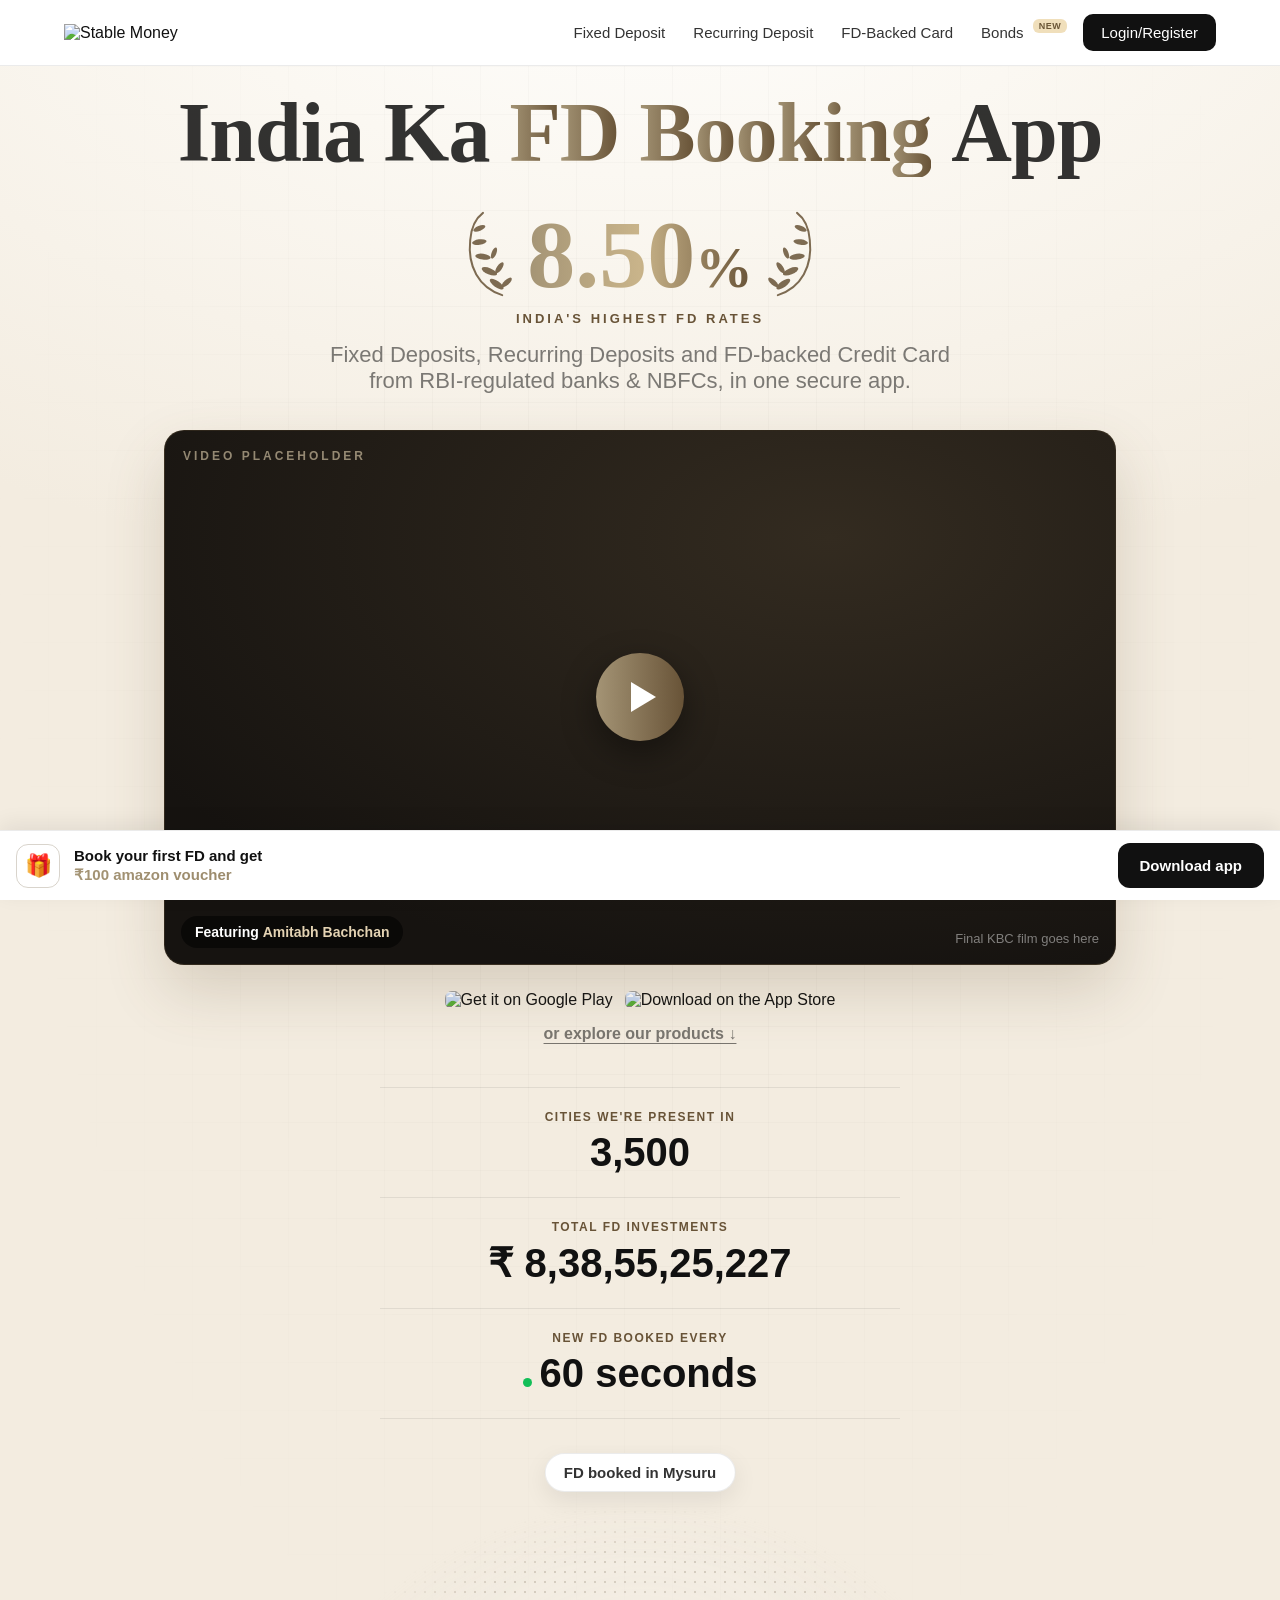
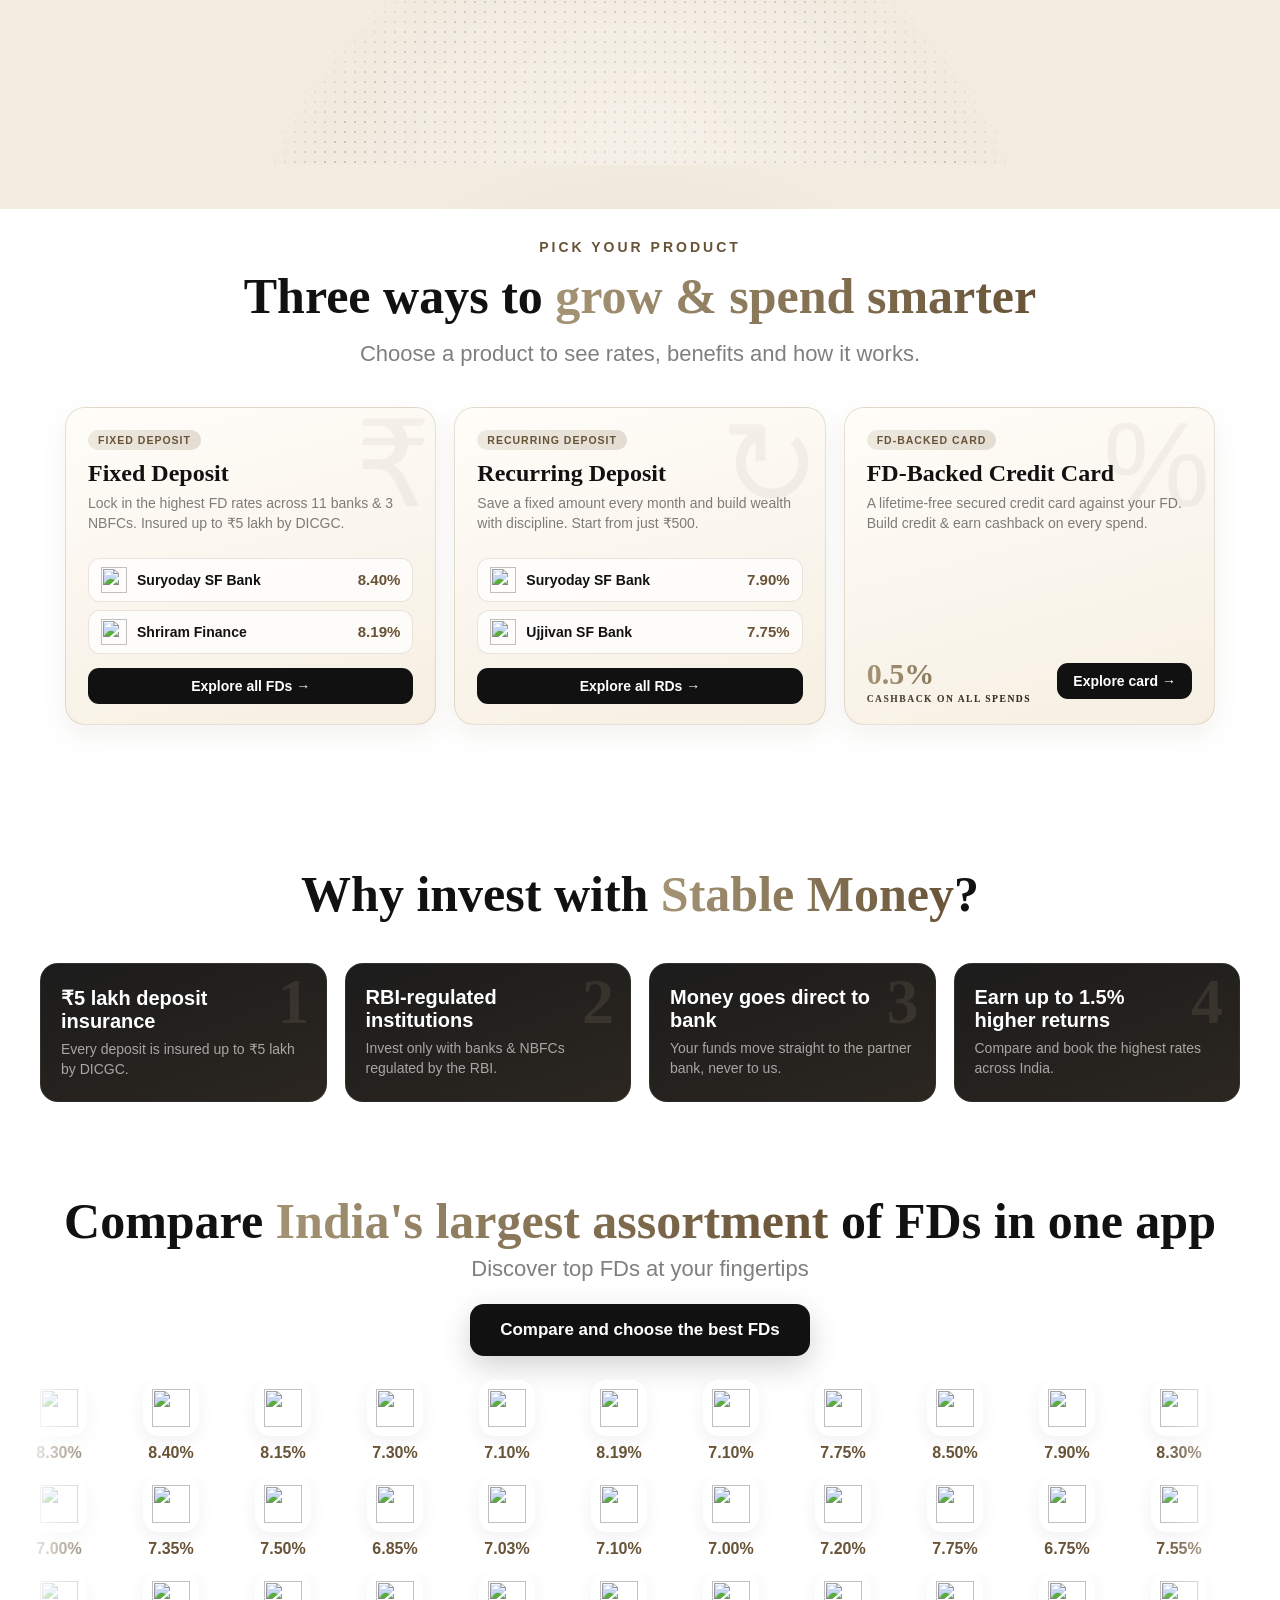
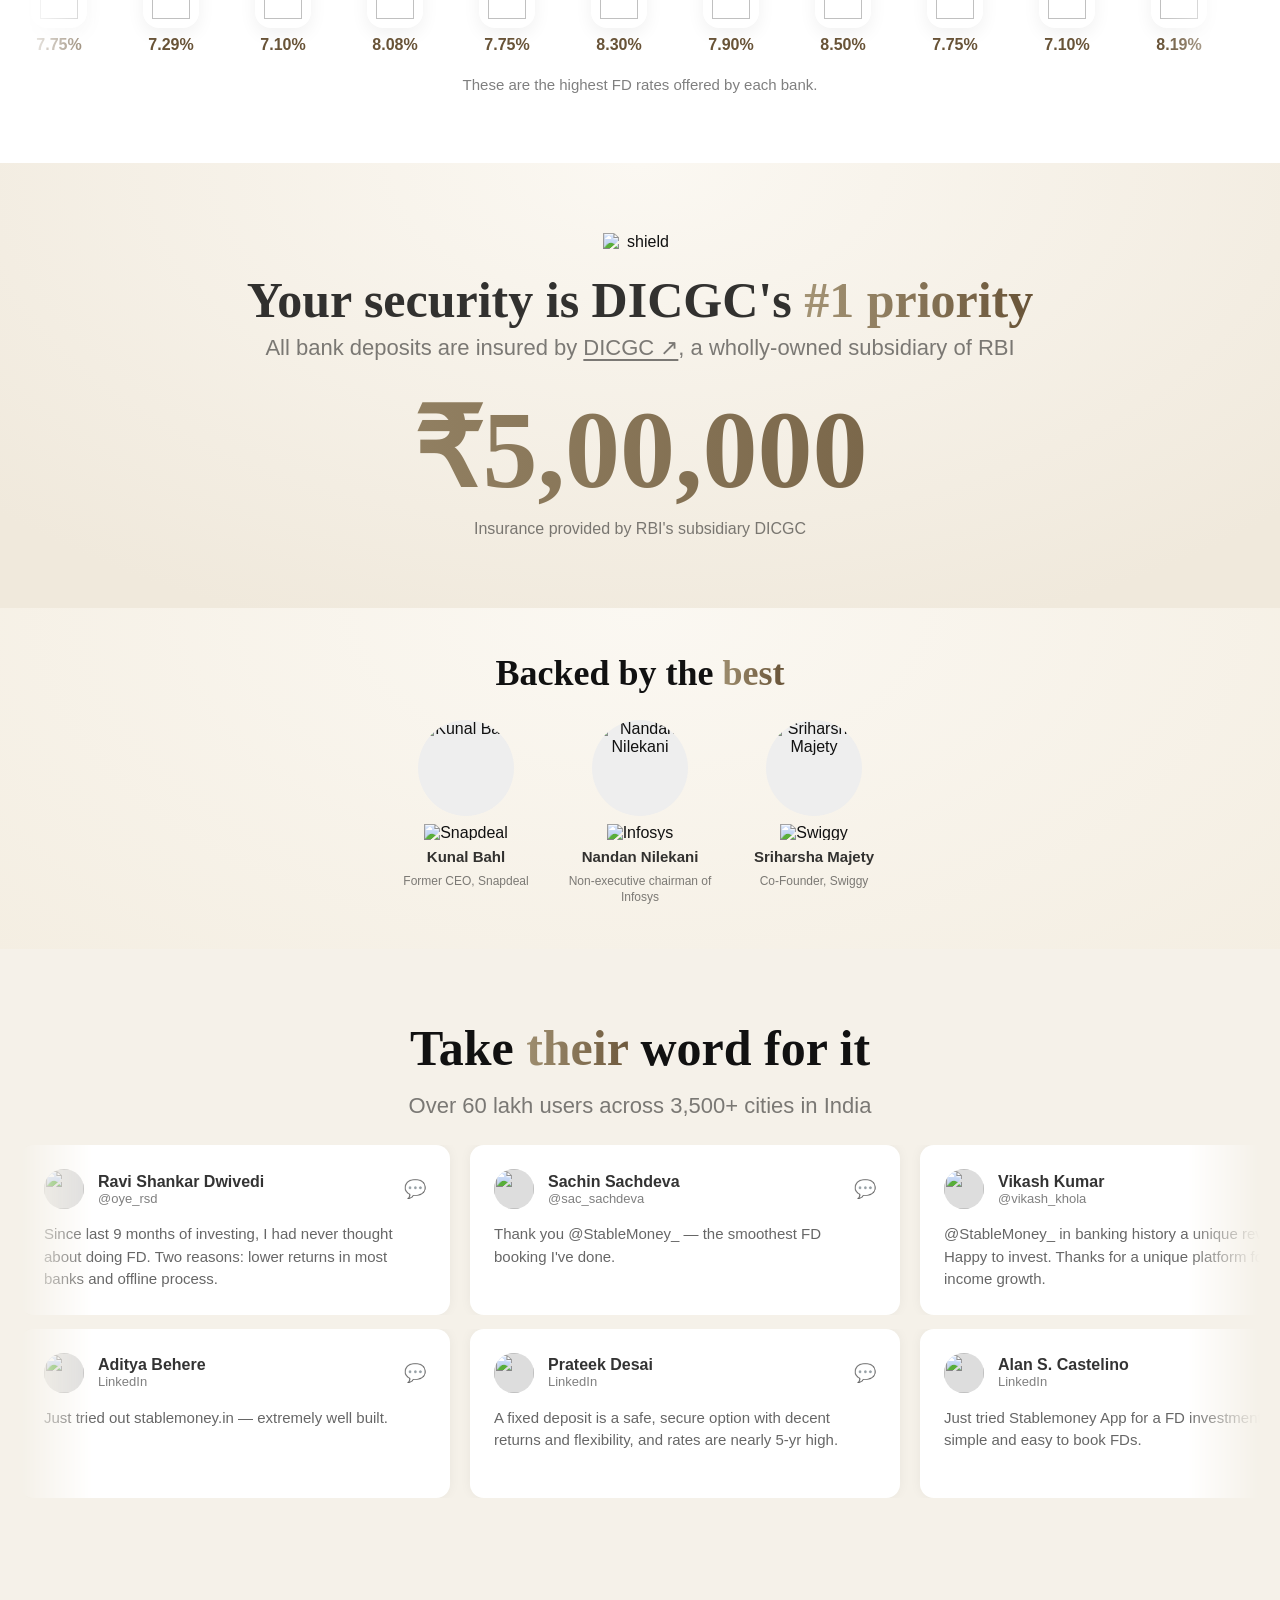
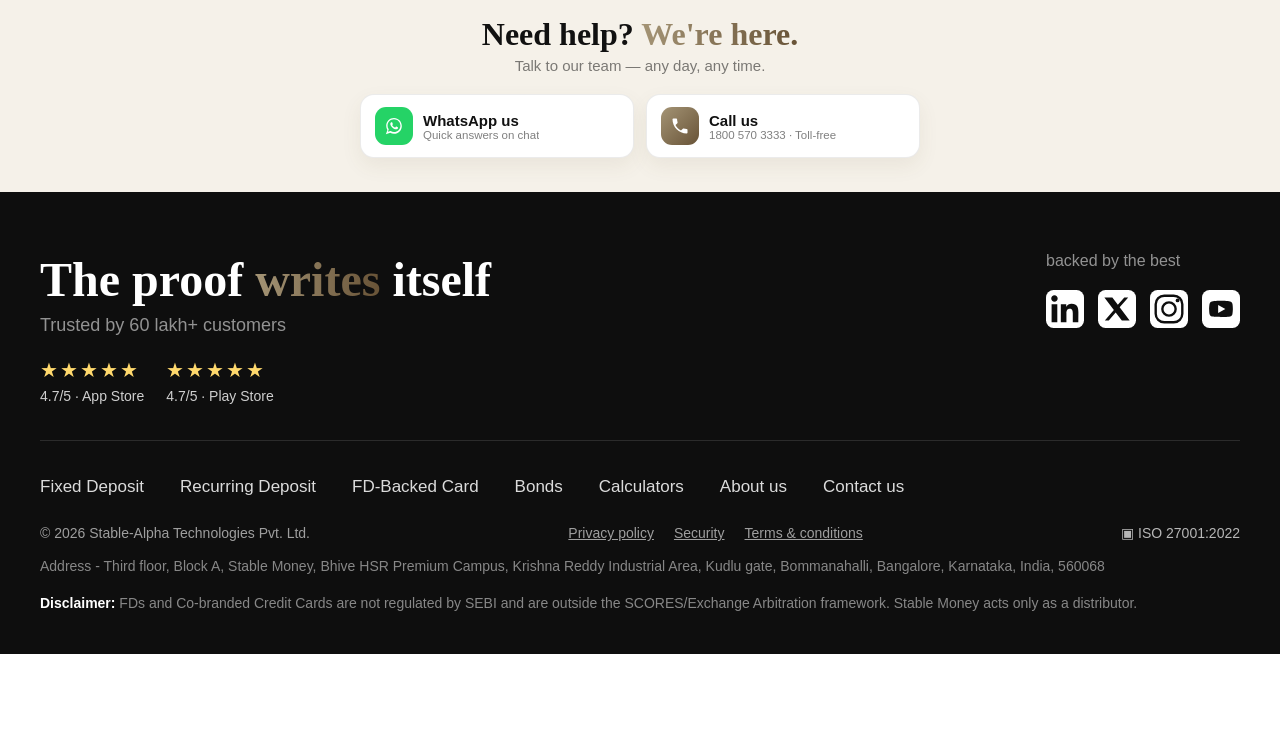
==== index.html @ 81c32e5c "Add files via upload" ====
<!doctype html>
<html lang="en">
<head>
<meta charset="utf-8" />
<meta name="viewport" content="width=device-width, initial-scale=1, viewport-fit=cover" />
<title>Stable Money — Grow your money with safety, ease and assured returns</title>
<link rel="stylesheet" href="styles.css" />
</head>
<body class="has-sticky">

<!-- ========== HEADER ========== -->
<header class="hdr">
  <div class="hdr-inner">
    <a href="index.html"><img class="logo" src="https://assets.stablemoney.in/web-frontend/v1/stablemoney-black-textlogo.svg" alt="Stable Money" /></a>
    <nav class="nav">
      <a class="link" href="fd.html">Fixed Deposit</a>
      <a class="link" href="rd.html">Recurring Deposit</a>
      <a class="link" href="cc.html">FD-Backed Card</a>
      <a class="link" href="https://stablebonds.in/" target="_blank" rel="noreferrer">Bonds <span class="new-tag">NEW</span></a>
      <button class="btn-login">Login/Register</button>
    </nav>
    <button class="hamburger" aria-label="menu">&#9776;</button>
  </div>
</header>

<!-- ========== HERO ========== -->
<section class="hero">
  <div class="grid-bg"></div><div class="glow"></div>
  <div class="hero-body wrap">
    <h1 class="hero-h1" data-headline data-parts='[["India Ka ",false],["FD Booking",true],[" App",false]]'></h1>

    <!-- Laurel rate emblem (between headline and subtext) -->
    <div class="hero-emblem">
      <svg class="laurel" viewBox="0 0 70 96" aria-hidden="true">
        <path d="M56 92 C 30 84 18 60 21 32 C 22 18 27 8 35 2" fill="none" stroke="currentColor" stroke-width="2.2" stroke-linecap="round"/>
        <g fill="currentColor">
          <ellipse cx="50" cy="80" rx="9" ry="3.4" transform="rotate(35 50 80)"/>
          <ellipse cx="42" cy="66" rx="9" ry="3.4" transform="rotate(22 42 66)"/>
          <ellipse cx="35" cy="50" rx="8.5" ry="3.2" transform="rotate(8 35 50)"/>
          <ellipse cx="31" cy="34" rx="8" ry="3" transform="rotate(-8 31 34)"/>
          <ellipse cx="31" cy="19" rx="7" ry="2.8" transform="rotate(-22 31 19)"/>
          <ellipse cx="61" cy="78" rx="7" ry="2.8" transform="rotate(-42 61 78)"/>
          <ellipse cx="53" cy="62" rx="7" ry="2.8" transform="rotate(-55 53 62)"/>
          <ellipse cx="47" cy="46" rx="6.5" ry="2.6" transform="rotate(-68 47 46)"/>
        </g>
      </svg>
      <div style="text-align:center">
        <div class="emblem-num">8.50<span style="font-size:.6em">%</span></div>
      </div>
      <svg class="laurel flip" viewBox="0 0 70 96" aria-hidden="true">
        <path d="M56 92 C 30 84 18 60 21 32 C 22 18 27 8 35 2" fill="none" stroke="currentColor" stroke-width="2.2" stroke-linecap="round"/>
        <g fill="currentColor">
          <ellipse cx="50" cy="80" rx="9" ry="3.4" transform="rotate(35 50 80)"/>
          <ellipse cx="42" cy="66" rx="9" ry="3.4" transform="rotate(22 42 66)"/>
          <ellipse cx="35" cy="50" rx="8.5" ry="3.2" transform="rotate(8 35 50)"/>
          <ellipse cx="31" cy="34" rx="8" ry="3" transform="rotate(-8 31 34)"/>
          <ellipse cx="31" cy="19" rx="7" ry="2.8" transform="rotate(-22 31 19)"/>
          <ellipse cx="61" cy="78" rx="7" ry="2.8" transform="rotate(-42 61 78)"/>
          <ellipse cx="53" cy="62" rx="7" ry="2.8" transform="rotate(-55 53 62)"/>
          <ellipse cx="47" cy="46" rx="6.5" ry="2.6" transform="rotate(-68 47 46)"/>
        </g>
      </svg>
    </div>
    <div class="emblem-sub">INDIA'S HIGHEST FD RATES</div>

    <p class="hero-lead">Fixed Deposits, Recurring Deposits and FD-backed Credit Card from RBI-regulated banks &amp; NBFCs, in one secure app.</p>

    <!-- KBC video (right under H1 + subtext) -->
    <div class="video-wrap hero-video">
      <!-- Replace .video-frame with your final embed: <video controls poster="…"><source src="kbc-amitabh.mp4"></video> or a YouTube <iframe>. Keep the 16:9 wrapper. -->
      <div class="video-frame" role="button" aria-label="Play KBC video (coming soon)">
        <span class="video-tape">VIDEO&nbsp;PLACEHOLDER</span>
        <div class="play-btn"></div>
        <div class="video-badge">Featuring <b>Amitabh Bachchan</b></div>
        <div class="video-note">Final KBC film goes here</div>
      </div>
    </div>

    <!-- App store badges -->
    <div class="store-badges">
      <a href="https://stablemoney.onelink.me/rkWL/g4r5bggf"><img src="https://assets.stablemoney.in/kbc/playstore.webp" alt="Get it on Google Play" /></a>
      <a href="https://stablemoney.onelink.me/rkWL/g1udq6qf"><img src="https://assets.stablemoney.in/kbc/appstore.webp" alt="Download on the App Store" /></a>
    </div>
    <div style="text-align:center;margin-top:16px"><a href="#products" style="color:var(--ink-50);font-weight:600;text-decoration:underline;text-underline-offset:4px">or explore our products ↓</a></div>

    <!-- Ruled stat stack -->
    <div class="stat-stack">
      <hr class="stat-line" />
      <div class="stat-row2"><span class="counter-label">CITIES WE'RE PRESENT IN</span><span class="counter-value">3,500</span></div>
      <hr class="stat-line" />
      <div class="stat-row2"><span class="counter-label">TOTAL FD INVESTMENTS</span><span class="counter-value" id="totalFd">&#8377;83,87,33,25,731</span></div>
      <hr class="stat-line" />
      <div class="stat-row2"><span class="counter-label">NEW FD BOOKED EVERY</span><span class="counter-value"><span class="live-dot green"></span>60 seconds</span></div>
      <hr class="stat-line" />
    </div>

    <!-- Dotted globe with live booked-city pill -->
    <div class="globe-wrap">
      <div class="booked-pill">FD booked in <span id="bookedCity">Niz-Bahjani</span></div>
      <div class="globe-viz"></div>
    </div>
  </div>
</section>

<!-- ========== PRODUCT SELECTOR ========== -->
<section id="products" style="padding-top:30px">
  <p class="eyebrow">Pick your product</p>
  <h2 class="section-title">Three ways to <span class="gradient-text">grow &amp; spend smarter</span></h2>
  <p class="subtitle">Choose a product to see rates, benefits and how it works.</p>

  <div class="products">
    <div class="pcard fd">
      <span class="watermark">&#8377;</span>
      <span class="tag">Fixed Deposit</span>
      <h3>Fixed Deposit</h3>
      <p class="desc">Lock in the highest FD rates across 11 banks &amp; 3 NBFCs. Insured up to &#8377;5 lakh by DICGC.</p>
      <div class="pc-banks">
        <a class="pc-bank" href="fd.html"><img loading="lazy" src="https://assets.stablemoney.in/bank-logos/Suryoday.png" alt=""><span class="pcb-name">Suryoday SF Bank</span><span class="pcb-rate">8.40%</span></a>
        <a class="pc-bank" href="fd.html"><img loading="lazy" src="https://assets.stablemoney.in/bank-logos/Shriram.png" alt=""><span class="pcb-name">Shriram Finance</span><span class="pcb-rate">8.19%</span></a>
      </div>
      <a class="go full" href="fd.html">Explore all FDs &#8594;</a>
    </div>

    <div class="pcard rd">
      <span class="watermark">&#8635;</span>
      <span class="tag">Recurring Deposit</span>
      <h3>Recurring Deposit</h3>
      <p class="desc">Save a fixed amount every month and build wealth with discipline. Start from just &#8377;500.</p>
      <div class="pc-banks">
        <a class="pc-bank" href="rd.html"><img loading="lazy" src="https://assets.stablemoney.in/bank-logos/Suryoday.png" alt=""><span class="pcb-name">Suryoday SF Bank</span><span class="pcb-rate">7.90%</span></a>
        <a class="pc-bank" href="rd.html"><img loading="lazy" src="https://assets.stablemoney.in/bank-logos/Ujjivan.png" alt=""><span class="pcb-name">Ujjivan SF Bank</span><span class="pcb-rate">7.75%</span></a>
      </div>
      <a class="go full" href="rd.html">Explore all RDs &#8594;</a>
    </div>

    <div class="pcard cc">
      <span class="watermark">%</span>
      <span class="tag">FD-Backed Card</span>
      <h3>FD-Backed Credit Card</h3>
      <p class="desc">A lifetime-free secured credit card against your FD. Build credit &amp; earn cashback on every spend.</p>
      <div class="foot">
        <div class="rate">0.5%<small>CASHBACK ON ALL SPENDS</small></div>
        <a class="go" href="cc.html">Explore card &#8594;</a>
      </div>
    </div>
  </div>
</section>

<!-- ========== WHY ========== -->
<section>
  <h2 class="section-title">Why invest with <span class="gradient-text">Stable Money</span>?</h2>
  <div class="cards">
    <div class="trust-card"><span class="num">1</span><h3>&#8377;5 lakh deposit insurance</h3><p>Every deposit is insured up to &#8377;5 lakh by DICGC.</p></div>
    <div class="trust-card"><span class="num">2</span><h3>RBI-regulated institutions</h3><p>Invest only with banks &amp; NBFCs regulated by the RBI.</p></div>
    <div class="trust-card"><span class="num">3</span><h3>Money goes direct to bank</h3><p>Your funds move straight to the partner bank, never to us.</p></div>
    <div class="trust-card"><span class="num">4</span><h3>Earn up to 1.5% higher returns</h3><p>Compare and book the highest rates across India.</p></div>
  </div>
</section>

<!-- ========== COMPARE ASSORTMENT (bank marquee) ========== -->
<section style="padding-top:20px">
  <h2 class="section-title" style="margin-bottom:6px"><span>Compare</span><span class="gradient-text"> India's largest assortment</span> <span>of FDs in one app</span></h2>
  <p class="subtitle" style="margin-bottom:22px">Discover top FDs at your fingertips</p>
  <div style="text-align:center;margin-bottom:24px"><a href="fd.html" class="btn btn-dark">Compare and choose the best FDs</a></div>
  <div class="marquee"><div class="track ltr" id="rowA"></div></div>
  <div class="marquee"><div class="track rtl" id="rowB"></div></div>
  <div class="marquee"><div class="track ltr" id="rowC"></div></div>
  <p class="subtitle" style="font-size:15px;margin-top:22px">These are the highest FD rates offered by each bank.</p>
</section>

<!-- ========== DICGC ========== -->
<section class="dicgc">
  <img class="shield" src="https://cdn.jsdelivr.net/gh/twitter/twemoji@14.0.2/assets/svg/1f6e1.svg" alt="shield" />
  <h2 class="section-title" style="margin-bottom:6px"><span style="color:var(--ink-80)">Your security is DICGC's</span> <span class="gradient-text">#1 priority</span></h2>
  <p class="subtitle">All bank deposits are insured by <a href="https://www.dicgc.org.in/" target="_blank" rel="noreferrer">DICGC &#8599;</a>, a wholly-owned subsidiary of RBI</p>
  <div class="dicgc-amount">&#8377;5,00,000</div>
  <p class="subtitle" style="font-size:16px;margin-top:6px">Insurance provided by RBI's subsidiary DICGC</p>
</section>

<!-- ========== BACKERS ========== -->
<section style="background:radial-gradient(900px 500px at 50% 0%,#fbf8f2,#f4eee2);padding:44px 20px">
  <h2 class="section-title" style="font-size:clamp(24px,4vw,36px);margin-bottom:6px">Backed by the<span class="gradient-text"> best</span></h2>
  <div class="angels">
    <div class="angel"><img class="photo" src="https://assets.stablemoney.in/web-frontend/website/kunal.webp" alt="Kunal Bahl" /><img class="co" src="https://assets.stablemoney.in/web-frontend/website/snapdeal.webp" alt="Snapdeal" /><div class="name">Kunal Bahl</div><div class="role">Former CEO, Snapdeal</div></div>
    <div class="angel"><img class="photo" src="https://assets.stablemoney.in/web-frontend/website/nandan.webp" alt="Nandan Nilekani" /><img class="co" src="https://assets.stablemoney.in/web-frontend/website/infosys.webp" alt="Infosys" /><div class="name">Nandan Nilekani</div><div class="role">Non-executive chairman of Infosys</div></div>
    <div class="angel"><img class="photo" src="https://assets.stablemoney.in/web-frontend/website/sriharsha.webp" alt="Sriharsha Majety" /><img class="co" src="https://assets.stablemoney.in/web-frontend/website/swiggy.webp" alt="Swiggy" /><div class="name">Sriharsha Majety</div><div class="role">Co-Founder, Swiggy</div></div>
  </div>
</section>

<!-- ========== TESTIMONIALS ========== -->
<section class="testi-section">
  <h2 class="section-title">Take<span class="gradient-text"> their </span>word for it</h2>
  <p class="subtitle" style="margin-bottom:26px">Over 60 lakh users across 3,500+ cities in India</p>
  <div class="testi-row"><div class="testi-track a" id="testiA"></div></div>
  <div class="testi-row"><div class="testi-track b" id="testiB"></div></div>
</section>

<!-- ========== SUPPORT ========== -->
<section class="support" style="background:var(--cream);padding:34px 20px">
  <h2 class="section-title" style="font-size:clamp(22px,4vw,32px);margin-bottom:4px">Need help? <span class="gradient-text">We're here.</span></h2>
  <p class="subtitle" style="font-size:15px;margin-bottom:20px">Talk to our team — any day, any time.</p>
  <div class="support-actions">
    <a class="support-btn" href="https://wa.me/919535813335" target="_blank" rel="noreferrer">
      <span class="support-ic wa"><svg viewBox="0 0 32 32" width="24" height="24" fill="#fff" aria-hidden="true"><path d="M16 3C9 3 3.5 8.5 3.5 15.5c0 2.5.7 4.8 1.9 6.8L3 29l6.9-2.3c1.9 1 4 1.6 6.1 1.6 7 0 12.5-5.5 12.5-12.5S23 3 16 3zm0 22.6c-1.9 0-3.7-.5-5.3-1.5l-.4-.2-4.1 1.4 1.4-4-.3-.4a10.3 10.3 0 0 1-1.6-5.9C5.7 9.8 10.3 5.2 16 5.2s10.3 4.6 10.3 10.3S21.7 25.6 16 25.6zm5.7-7.7c-.3-.2-1.8-.9-2.1-1-.3-.1-.5-.2-.7.2s-.8 1-.9 1.2c-.2.2-.3.2-.6.1-.3-.2-1.3-.5-2.5-1.5-.9-.8-1.5-1.8-1.7-2.1-.2-.3 0-.5.1-.6l.5-.5c.2-.2.2-.3.3-.5.1-.2 0-.4 0-.6l-.9-2.2c-.2-.5-.5-.5-.7-.5h-.6c-.2 0-.5.1-.8.4-.3.3-1 1-1 2.5s1.1 2.9 1.2 3.1c.2.2 2.2 3.4 5.3 4.7.7.3 1.3.5 1.7.6.7.2 1.4.2 1.9.1.6-.1 1.8-.7 2-1.4.3-.7.3-1.3.2-1.4-.1-.2-.3-.3-.6-.4z"/></svg></span>
      <span class="support-txt"><b>WhatsApp us</b><small>Quick answers on chat</small></span>
    </a>
    <a class="support-btn" href="tel:18005703333">
      <span class="support-ic call"><svg viewBox="0 0 24 24" width="22" height="22" fill="#fff" aria-hidden="true"><path d="M6.6 10.8c1.4 2.8 3.8 5.2 6.6 6.6l2.2-2.2c.3-.3.7-.4 1-.2 1.1.4 2.4.6 3.6.6.6 0 1 .4 1 1V20c0 .6-.4 1-1 1C10.6 21 3 13.4 3 4c0-.6.4-1 1-1h3.5c.6 0 1 .4 1 1 0 1.3.2 2.5.6 3.6.1.4 0 .8-.3 1l-2.2 2.2z"/></svg></span>
      <span class="support-txt"><b>Call us</b><small>1800 570 3333 · Toll-free</small></span>
    </a>
  </div>
</section>

<!-- ========== FOOTER ========== -->
<footer class="ft">
  <div class="ft-inner">
    <div class="ft-top">
      <div class="ft-proof">
        <h2>The proof <span class="gradient-text font-serif">writes</span> itself</h2>
        <p>Trusted by 60 lakh+ customers</p>
        <div class="stores">
          <div class="store-box"><span class="stars">&#9733;&#9733;&#9733;&#9733;&#9733;</span><span class="r">4.7/5 &middot; App Store</span></div>
          <div class="store-box"><span class="stars">&#9733;&#9733;&#9733;&#9733;&#9733;</span><span class="r">4.7/5 &middot; Play Store</span></div>
        </div>
      </div>
      <div>
        <p style="color:rgba(255,255,255,.55);margin-bottom:10px">backed by the best</p>
        <div class="socials">
          <a href="https://www.linkedin.com/company/stable-money/" target="_blank"><img src="data:image/svg+xml,%3csvg width='40' height='40' viewBox='0 0 40 40' xmlns='http://www.w3.org/2000/svg'%3e%3crect width='40' height='40' rx='8' fill='white'/%3e%3cpath d='M34 34H28.2V24.8C28.2 22.6 28.1 19.7 25.1 19.7C22 19.7 21.5 22.2 21.5 24.6V34H15.6V15H21.3V17.6H21.4C22.5 15.6 24.7 14.4 27 14.5C33 14.5 34.1 18.5 34.1 23.6L34 34ZM8.9 12.4C7 12.4 5.5 10.8 5.5 8.9C5.5 7 7 5.5 8.9 5.5C10.8 5.5 12.3 7 12.3 8.9C12.3 10.8 10.8 12.4 8.9 12.4ZM11.9 34H5.9V15H11.9V34Z' fill='%230e0e0e'/%3e%3c/svg%3e" alt="LinkedIn"/></a>
          <a href="https://x.com/StableMoney_" target="_blank"><img src="data:image/svg+xml,%3csvg width='40' height='40' viewBox='0 0 40 40' xmlns='http://www.w3.org/2000/svg'%3e%3crect width='40' height='40' rx='8' fill='white'/%3e%3cpath d='M25.1 32L18.6 23.6 11.3 32H7.2L16.7 21.1 6.7 7.9H15.1L20.9 15.6 27.7 7.9H31.8L22.8 18.2 33.3 32H25.1Z' fill='%230e0e0e'/%3e%3c/svg%3e" alt="X"/></a>
          <a href="https://www.instagram.com/stablemoneyofficial" target="_blank"><img src="data:image/svg+xml,%3csvg width='40' height='40' viewBox='0 0 40 40' xmlns='http://www.w3.org/2000/svg'%3e%3crect width='40' height='40' rx='8' fill='white'/%3e%3ccircle cx='20' cy='20' r='7' fill='none' stroke='%230e0e0e' stroke-width='2.5'/%3e%3ccircle cx='29' cy='11' r='2' fill='%230e0e0e'/%3e%3crect x='6' y='6' width='28' height='28' rx='9' fill='none' stroke='%230e0e0e' stroke-width='2.5'/%3e%3c/svg%3e" alt="Instagram"/></a>
          <a href="https://www.youtube.com/@Stable_Money" target="_blank"><img src="data:image/svg+xml,%3csvg width='40' height='40' viewBox='0 0 40 40' xmlns='http://www.w3.org/2000/svg'%3e%3crect width='40' height='40' rx='8' fill='white'/%3e%3cpath d='M32 14.5c-.3-1.3-1.2-2.2-2.5-2.5C27.3 11.4 20 11.4 20 11.4s-7.3 0-9.5.6C9.2 12.3 8.3 13.2 8 14.5 7.5 16.7 7.5 20 7.5 20s0 3.3.5 5.5c.3 1.3 1.2 2.2 2.5 2.5 2.2.6 9.5.6 9.5.6s7.3 0 9.5-.6c1.3-.3 2.2-1.2 2.5-2.5.5-2.2.5-5.5.5-5.5s0-3.3-.5-5.5zM17 24.3v-8.6l7.6 4.3-7.6 4.3z' fill='%230e0e0e'/%3e%3c/svg%3e" alt="YouTube"/></a>
        </div>
      </div>
    </div>
    <hr class="ft-sep" />
    <div class="ft-links">
      <a href="fd.html">Fixed Deposit</a><a href="rd.html">Recurring Deposit</a><a href="cc.html">FD-Backed Card</a>
      <a href="https://stablebonds.in/" target="_blank" rel="noreferrer">Bonds</a>
      <a href="#">Calculators</a><a href="#">About us</a><a href="#">Contact us</a>
    </div>
    <div class="ft-bottom">
      <span>&copy; 2026 Stable-Alpha Technologies Pvt. Ltd.</span>
      <span style="display:flex;gap:20px;flex-wrap:wrap"><a href="#">Privacy policy</a><a href="#">Security</a><a href="#">Terms &amp; conditions</a></span>
      <span class="iso">&#9635; ISO 27001:2022</span>
    </div>
    <p class="ft-address">Address - Third floor, Block A, Stable Money, Bhive HSR Premium Campus, Krishna Reddy Industrial Area, Kudlu gate, Bommanahalli, Bangalore, Karnataka, India, 560068</p>
    <p class="ft-disc"><strong>Disclaimer:</strong> FDs and Co-branded Credit Cards are not regulated by SEBI and are outside the SCORES/Exchange Arbitration framework. Stable Money acts only as a distributor.</p>
  </div>
</footer>

<!-- Sticky bottom download CTA -->
<div class="sticky-cta">
  <div class="sticky-gift">🎁</div>
  <div class="sticky-text">
    <p>Book your first FD and get</p>
    <p class="amt">₹100 amazon voucher</p>
  </div>
  <a class="sticky-btn" href="https://stablemoney.onelink.me/rkWL/g4r5bggf">Download app</a>
</div>

<script src="script.js"></script>
</body>
</html>
---- styles.css ----
/* ============================================================
   Stable Money — shared styles (home + FD/RD/CC landing pages)
   ============================================================ */
:root{
  --gold-1:#A49475;
  --gold-2:#685337;
  --ink:#111;
  --ink-80:rgba(0,0,0,.8);
  --ink-50:rgba(0,0,0,.5);
  --cream:#F5F1E9;
  --line:rgba(0,0,0,.08);
  --fd:#916CFF;      /* FD accent */
  --rd:#12BE57;      /* RD accent */
  --cc:#0e0e0e;      /* CC accent */
}
*{box-sizing:border-box;margin:0;padding:0}
html{scroll-behavior:smooth}
body{
  font-family:-apple-system,BlinkMacSystemFont,"Segoe UI",Roboto,Helvetica,Arial,sans-serif;
  color:var(--ink);-webkit-font-smoothing:antialiased;background:#fff;overflow-x:hidden;
}
.font-serif{font-family:Georgia,"Times New Roman",serif}
.gradient-text{
  background:linear-gradient(90deg,var(--gold-1),var(--gold-2));
  -webkit-background-clip:text;background-clip:text;color:transparent;
}
.wrap{max-width:1366px;margin:0 auto;width:100%}
a{color:inherit;text-decoration:none}
img{max-width:100%}

/* ---------- HEADER ---------- */
header.hdr{
  position:sticky;top:0;z-index:50;width:100%;display:flex;justify-content:center;
  backdrop-filter:blur(8px);background:rgba(255,255,255,.7);border-bottom:1px solid var(--line);
}
.hdr-inner{width:100%;max-width:1200px;display:flex;align-items:center;justify-content:space-between;padding:14px 24px;gap:24px}
.hdr-inner .logo{height:30px}
.nav{display:flex;align-items:center;gap:4px}
.nav a.link{padding:8px 12px;font-size:15px;font-weight:500;color:var(--ink-80);border-radius:8px}
.nav a.link:hover{background:rgba(0,0,0,.05)}
.nav a.link.active{color:var(--gold-2);font-weight:600}
.new-tag{display:inline-flex;align-items:center;font-size:9px;font-weight:800;letter-spacing:.5px;
  background:#f0dfbb;color:#6b5636;padding:2px 6px;border-radius:6px;margin-left:5px;position:relative;top:-9px}
.btn-login{background:#111;color:#fff;border:none;cursor:pointer;padding:10px 18px;border-radius:10px;font-size:15px;font-weight:500}
.hamburger{display:none;background:none;border:none;font-size:26px;cursor:pointer}

/* ---------- BUTTONS ---------- */
.btn{display:inline-block;border:none;cursor:pointer;font-weight:600;border-radius:14px;text-align:center;transition:transform .15s,box-shadow .15s}
.btn:hover{transform:translateY(-2px)}
.btn-dark{background:#111;color:#fff;padding:16px 30px;font-size:17px;box-shadow:0 10px 30px rgba(0,0,0,.18)}
.btn-gold{background:linear-gradient(90deg,var(--gold-1),var(--gold-2));color:#fff;padding:16px 30px;font-size:17px;box-shadow:0 10px 30px rgba(104,83,55,.25)}
.btn-outline{background:#fff;color:#111;border:1.5px solid rgba(0,0,0,.15);padding:15px 28px;font-size:16px}

/* ---------- SECTIONS / TITLES ---------- */
section{padding:70px 20px}
.section-title{font-family:Georgia,serif;font-weight:700;text-align:center;font-size:clamp(30px,5vw,50px);margin-bottom:16px}
.eyebrow{text-align:center;letter-spacing:3px;font-weight:600;color:var(--gold-2);font-size:14px;margin-bottom:12px;text-transform:uppercase}
.subtitle{text-align:center;color:var(--ink-50);font-size:clamp(16px,2.5vw,22px)}

/* ---------- HERO (shared shell) ---------- */
.hero{position:relative;display:flex;flex-direction:column;align-items:center;overflow:hidden;padding:0;
  background:radial-gradient(1200px 700px at 50% -10%,#fff 0%,#fbf8f2 40%,#f3ece0 100%)}
.hero.tall{min-height:100vh}
.grid-bg{position:absolute;inset:0;opacity:.5;
  background-image:linear-gradient(rgba(0,0,0,.04) 1px,transparent 1px),linear-gradient(90deg,rgba(0,0,0,.04) 1px,transparent 1px);
  background-size:48px 48px;
  mask-image:radial-gradient(ellipse at 50% 30%,#000 30%,transparent 75%);
  -webkit-mask-image:radial-gradient(ellipse at 50% 30%,#000 30%,transparent 75%)}
.glow{position:absolute;inset:0;pointer-events:none;
  background:radial-gradient(600px 600px at 50% 120%,rgba(164,148,117,.28),transparent 70%)}
.hero-body{position:relative;z-index:2;padding:24px 20px 44px;text-align:center;width:100%}
.hero-h1{font-family:Georgia,serif;font-weight:700;font-size:clamp(38px,7vw,84px);line-height:1.03;color:var(--ink-80);letter-spacing:-1px}
.hero-h1 .word{display:inline-block;white-space:nowrap}
.hero-h1 .char{display:inline-block;opacity:0;transform:translateY(18px);animation:charIn .5s forwards}
.char-gold{color:transparent;background:linear-gradient(90deg,var(--gold-1),var(--gold-2));-webkit-background-clip:text;background-clip:text}
@keyframes charIn{to{opacity:1;transform:none}}
.rate-callout{margin:24px auto 8px;font-family:Georgia,serif;font-weight:700;font-size:clamp(56px,12vw,130px);line-height:1;
  background:linear-gradient(90deg,var(--gold-1),#c9b48a,var(--gold-2));-webkit-background-clip:text;background-clip:text;color:transparent;
  opacity:0;transform:scale(.9);animation:popIn .6s .4s forwards}
@keyframes popIn{to{opacity:1;transform:none}}
.rate-callout small{font-size:.45em;vertical-align:super}
.hero-lead{max-width:640px;margin:16px auto 0;color:var(--ink-50);font-size:clamp(16px,2.4vw,22px)}
.cta-row{display:flex;align-items:center;justify-content:center;gap:16px;flex-wrap:wrap;margin-top:26px}
.rating-badge{display:flex;align-items:center;gap:8px;font-weight:600;font-size:20px;color:var(--ink-80)}

/* laurel rate emblem */
.hero-emblem{display:flex;align-items:center;justify-content:center;gap:12px;margin-top:30px}
.laurel{width:clamp(46px,10vw,64px);height:auto;color:var(--gold-2);opacity:.85;flex:0 0 auto}
.laurel.flip{transform:scaleX(-1)}
.emblem-num{font-family:Georgia,serif;font-weight:700;line-height:1;font-size:clamp(52px,13vw,96px);
  background:linear-gradient(90deg,var(--gold-1),#c9b48a,var(--gold-2));-webkit-background-clip:text;background-clip:text;color:transparent}
.emblem-sub{text-align:center;letter-spacing:3px;font-size:13px;font-weight:600;color:var(--gold-2);margin-top:8px;text-transform:uppercase}

/* app store badges */
.store-badges{display:flex;gap:12px;justify-content:center;flex-wrap:nowrap;margin-top:26px}
.store-badges img{height:40px;width:auto;border-radius:7px}
.hero-video{margin-top:22px}

/* compact page header (product landing pages) */
.page-head{text-align:center;padding:22px 20px 24px;
  background:radial-gradient(700px 300px at 50% -40%,#fff,#f4eee2)}
.page-head-title{font-family:Georgia,serif;font-weight:700;font-size:clamp(24px,5.5vw,40px);color:var(--ink-80);line-height:1.1}

/* KBC-themed page header (banner) */
.page-head-kbc{position:relative;overflow:hidden;color:#fff;padding:26px 20px 30px;
  background:linear-gradient(90deg,#220d3f 0%,rgba(34,13,63,.92) 30%,rgba(34,13,63,.42) 66%,rgba(34,13,63,.08) 100%), url('kbc-amitabh.jpg');
  background-size:cover,cover;background-position:left center,center right;background-repeat:no-repeat}
.page-head-kbc .eyebrow{color:#e9cf8f;text-align:left;margin-bottom:8px}
.page-head-kbc h1{font-family:Georgia,serif;font-weight:700;font-size:clamp(28px,6.5vw,46px);line-height:1.08;max-width:64%}
.page-head-kbc h1 .gold{background:linear-gradient(90deg,#f4e2b0,#c9a24e);-webkit-background-clip:text;background-clip:text;color:transparent}
.page-head-kbc .ph-sub{margin-top:10px;color:rgba(255,255,255,.82);font-size:15px;max-width:62%}
@media(max-width:520px){ .page-head-kbc h1,.page-head-kbc .ph-sub{max-width:72%} }

/* sticky bottom download bar */
body.has-sticky{padding-bottom:82px}
.sticky-cta.sticky-single{padding:12px 16px}
.sticky-cta{position:fixed;left:0;right:0;bottom:0;z-index:60;background:#fff;border-top:1px solid var(--line);
  display:flex;align-items:center;gap:14px;padding:12px 16px;box-shadow:0 -6px 20px rgba(0,0,0,.07)}
.sticky-gift{width:44px;height:44px;border:1px solid rgba(104,83,55,.25);border-radius:12px;display:flex;align-items:center;justify-content:center;font-size:22px;flex:0 0 auto}
.sticky-text{flex:1;line-height:1.25;min-width:0}
.sticky-text p{font-weight:600;font-size:15px;color:var(--ink)}
.sticky-text .amt{background:linear-gradient(90deg,var(--gold-1),var(--gold-2));-webkit-background-clip:text;background-clip:text;color:transparent}
.sticky-btn{background:#111;color:#fff;border:none;border-radius:12px;padding:14px 22px;font-weight:600;font-size:15px;flex:0 0 auto;cursor:pointer;white-space:nowrap}
@media(max-width:560px){
  .sticky-text p{font-size:14px}
  .sticky-btn{padding:13px 16px;font-size:14px}
}

/* ruled stat stack */
.stat-stack{max-width:520px;margin:44px auto 0;width:100%}
.stat-line{border:none;border-top:1px solid var(--line);margin:0}
.stat-row2{display:flex;flex-direction:column;align-items:center;gap:6px;padding:22px 0}
.live-dot.green{background:#12BE57;box-shadow:0 0 0 0 rgba(18,190,87,.5);animation:pulseG 1.4s infinite}
@keyframes pulseG{70%{box-shadow:0 0 0 10px rgba(18,190,87,0)}100%{box-shadow:0 0 0 0 rgba(18,190,87,0)}}

/* dotted globe */
.globe-wrap{position:relative;width:100%;height:clamp(200px,40vw,320px);margin-top:26px;overflow:hidden}
.globe-viz{position:absolute;left:50%;top:52px;transform:translateX(-50%);
  width:min(820px,150vw);aspect-ratio:1;border-radius:50%;opacity:.55;
  background:
    radial-gradient(circle at 50% 34%,rgba(255,255,255,.55),rgba(104,83,55,.05) 62%,transparent 72%),
    radial-gradient(rgba(90,70,45,.5) 1.1px,transparent 1.5px);
  background-size:100% 100%,10px 10px;
  -webkit-mask-image:radial-gradient(circle at 50% 50%,#000 60%,transparent 70%);
  mask-image:radial-gradient(circle at 50% 50%,#000 60%,transparent 70%);
}
.booked-pill{position:absolute;left:50%;top:8px;transform:translateX(-50%);z-index:2;
  background:#fff;border:1px solid var(--line);box-shadow:0 8px 24px rgba(0,0,0,.08);
  border-radius:30px;padding:10px 18px;font-weight:600;font-size:15px;color:var(--ink-80);white-space:nowrap;
  transition:opacity .3s}

/* ---------- STAT ROW ---------- */
.stat-row{display:flex;justify-content:center;gap:clamp(24px,6vw,90px);margin-top:56px;flex-wrap:wrap}
.stat-cell{display:flex;flex-direction:column;gap:8px;min-width:140px}
.counter-label{font-size:12px;letter-spacing:1.5px;font-weight:600;color:var(--gold-2)}
.counter-value{font-size:clamp(26px,4vw,40px);font-weight:700;color:var(--ink)}
.live-dot{display:inline-block;width:9px;height:9px;border-radius:50%;background:#e11;margin-right:8px;
  box-shadow:0 0 0 0 rgba(238,17,17,.5);animation:pulse 1.4s infinite}
@keyframes pulse{70%{box-shadow:0 0 0 10px rgba(238,17,17,0)}100%{box-shadow:0 0 0 0 rgba(238,17,17,0)}}

/* ---------- PRODUCT SELECTOR (home) ---------- */
.products{display:grid;grid-template-columns:repeat(3,1fr);gap:18px;max-width:1150px;margin:40px auto 0}
.pcard{position:relative;border-radius:20px;padding:22px 22px 20px;overflow:hidden;color:var(--ink);
  display:flex;flex-direction:column;
  background:linear-gradient(165deg,#fffdf9,#f6efe2);
  border:1px solid rgba(104,83,55,.16);box-shadow:0 10px 26px rgba(104,83,55,.08);
  transition:transform .2s,box-shadow .2s,border-color .2s}
.pcard:hover{transform:translateY(-5px);box-shadow:0 22px 46px rgba(104,83,55,.18);border-color:rgba(104,83,55,.32)}
.pcard .tag{align-self:flex-start;font-size:10.5px;font-weight:700;letter-spacing:1px;padding:4px 10px;border-radius:20px;text-transform:uppercase;
  background:linear-gradient(90deg,rgba(164,148,117,.18),rgba(104,83,55,.18));color:var(--gold-2)}
.pcard h3{font-family:Georgia,serif;font-size:24px;margin:10px 0 6px;color:var(--ink)}
.pcard .desc{color:var(--ink-50);font-size:14px;line-height:1.45;margin-bottom:12px}
.pcard .foot{display:flex;align-items:center;justify-content:space-between;gap:12px;margin-top:auto}
.pcard .rate{font-family:Georgia,serif;font-weight:700;font-size:30px;line-height:1.05;
  background:linear-gradient(90deg,var(--gold-1),var(--gold-2));-webkit-background-clip:text;background-clip:text;color:transparent}
.pcard .rate small{font-size:.32em;color:var(--ink-50);display:block;letter-spacing:1.5px;margin-top:4px;-webkit-text-fill-color:var(--ink-50)}
.pcard .go{display:inline-flex;align-items:center;gap:6px;font-weight:600;font-size:14px;background:#111;color:#fff;padding:10px 16px;border-radius:11px;white-space:nowrap;flex:0 0 auto}
.pcard:hover .go{background:linear-gradient(90deg,var(--gold-1),var(--gold-2))}
.pcard .watermark{position:absolute;top:-4px;right:4px;font-size:120px;opacity:.06;line-height:1;color:var(--gold-2)}
/* mini bank previews inside product cards */
.pc-banks{display:flex;flex-direction:column;gap:8px;margin:12px 0 14px}
.pc-bank{display:flex;align-items:center;gap:10px;background:rgba(255,255,255,.72);
  border:1px solid rgba(104,83,55,.14);border-radius:12px;padding:8px 12px;transition:border-color .15s,transform .15s}
.pc-bank:hover{border-color:rgba(104,83,55,.4);transform:translateY(-1px)}
.pc-bank img{width:26px;height:26px;object-fit:contain;flex:0 0 auto}
.pcb-name{flex:1;font-size:14px;font-weight:600;color:var(--ink);min-width:0}
.pcb-rate{font-weight:700;color:var(--gold-2);font-size:15px;flex:0 0 auto}
.go.full{display:flex;justify-content:center;width:100%;margin-top:auto}

/* ---------- WHY / FEATURE CARDS ---------- */
.cards{display:grid;grid-template-columns:repeat(4,1fr);gap:18px;max-width:1200px;margin:40px auto 0}
.trust-card{position:relative;border-radius:18px;overflow:hidden;background:linear-gradient(160deg,#1c1c1c,#2b2620);
  color:#fff;padding:22px 20px;display:flex;flex-direction:column;justify-content:flex-start;gap:6px;
  border:1px solid rgba(255,255,255,.06);transition:transform .2s}
.trust-card:hover{transform:translateY(-4px)}
.trust-card .num{position:absolute;top:6px;right:16px;font-family:Georgia,serif;font-size:64px;line-height:1;color:rgba(164,148,117,.16);font-weight:700}
.trust-card h3{font-size:20px;margin:0;position:relative;padding-right:44px}
.trust-card p{color:rgba(255,255,255,.6);font-size:14px;line-height:1.45;position:relative}

/* feature grid (light) */
.feat{display:grid;grid-template-columns:repeat(3,1fr);gap:20px;max-width:1120px;margin:40px auto 0}
.feat .item{background:#fff;border:1px solid var(--line);border-radius:18px;padding:26px;box-shadow:0 8px 24px rgba(0,0,0,.04)}
.feat .item .ico{width:48px;height:48px;border-radius:12px;display:flex;align-items:center;justify-content:center;font-size:24px;margin-bottom:14px;background:var(--cream)}
.feat .item h4{font-size:19px;margin-bottom:8px}
.feat .item p{color:var(--ink-50);font-size:15px;line-height:1.5}

/* ---------- KBC VIDEO PLACEHOLDER ---------- */
.video-section{background:var(--cream)}
.video-wrap{max-width:960px;margin:36px auto 0;padding:0 4px}
.video-frame{position:relative;aspect-ratio:16/9;border-radius:20px;overflow:hidden;cursor:pointer;
  background:radial-gradient(120% 120% at 70% 20%,#332b20,#161310 70%);
  border:1px solid rgba(104,83,55,.3);box-shadow:0 26px 60px rgba(104,83,55,.2);
  display:flex;align-items:center;justify-content:center}
.video-tape{position:absolute;top:18px;left:18px;font-size:12px;letter-spacing:3px;font-weight:700;color:rgba(228,211,179,.6)}
.play-btn{position:relative;z-index:2;width:clamp(64px,12vw,88px);aspect-ratio:1;border-radius:50%;
  background:linear-gradient(90deg,var(--gold-1),var(--gold-2));display:flex;align-items:center;justify-content:center;
  box-shadow:0 12px 34px rgba(0,0,0,.4);transition:transform .2s}
.video-frame:hover .play-btn{transform:scale(1.08)}
.play-btn::after{content:"";border-style:solid;border-width:15px 0 15px 25px;border-color:transparent transparent transparent #fff;margin-left:6px}
.video-badge{position:absolute;left:16px;bottom:16px;z-index:2;background:rgba(0,0,0,.55);
  color:#fff;padding:8px 14px;border-radius:30px;font-size:14px;font-weight:600}
.video-badge b{color:#e4d3b3;font-weight:700}
.video-note{position:absolute;right:16px;bottom:18px;z-index:2;color:rgba(255,255,255,.45);font-size:13px}

/* ---------- LEAD CAPTURE MODAL ---------- */
.modal-overlay{position:fixed;inset:0;z-index:100;background:rgba(0,0,0,.5);backdrop-filter:blur(3px);
  display:flex;align-items:center;justify-content:center;padding:20px;animation:fadeIn .2s ease}
.modal-overlay[hidden]{display:none}
@keyframes fadeIn{from{opacity:0}to{opacity:1}}
.modal{background:#fff;border-radius:20px;max-width:420px;width:100%;padding:28px 24px;position:relative;
  box-shadow:0 30px 70px rgba(0,0,0,.35);max-height:92vh;overflow:auto;animation:popIn .25s ease}
.modal-close{position:absolute;top:10px;right:14px;background:none;border:none;font-size:30px;line-height:1;cursor:pointer;color:var(--ink-50)}
.modal-title{font-family:Georgia,serif;font-size:26px;margin-bottom:6px}
.modal-sub{color:var(--ink-50);font-size:15px;margin-bottom:8px;line-height:1.45}
.modal label{display:block;font-weight:600;font-size:13px;color:var(--ink-80);margin:12px 0 6px}
.modal input,.modal select{width:100%;padding:12px 14px;border:1.5px solid rgba(0,0,0,.15);border-radius:10px;font-size:15px;font-family:inherit;background:#fff}
.modal input:focus,.modal select:focus{outline:none;border-color:var(--gold-2)}
.ld-err{color:#e11;font-size:13px;margin-top:10px;min-height:15px}
.ld-assure{font-size:14px;font-weight:600;line-height:1.45;color:var(--ink-80);background:#f3ead9;
  border:1px solid rgba(104,83,55,.22);border-radius:12px;padding:12px 14px;margin:4px 0 12px}
.ld-assure b{color:var(--gold-2);font-weight:800}
.modal-fine{color:var(--ink-50);font-size:12px;text-align:center;margin-top:12px}

/* QR / download modal */
.qr-modal{text-align:center;max-width:360px;padding:28px 24px}
.qr-img{width:220px;height:220px;margin:16px auto 6px;border:1px solid var(--line);border-radius:12px;padding:8px;background:#fff}
.qr-badges{display:flex;gap:12px;justify-content:center;margin-top:12px}
.qr-badges img{height:44px;width:auto;border-radius:8px}

/* KBC-themed lead modal */
.modal-kbc{padding:0;overflow:hidden;max-width:440px}
.modal-kbc .modal-close{color:#fff;z-index:3;text-shadow:0 1px 4px rgba(0,0,0,.4)}
.kbc-hero{position:relative;min-height:184px;padding:18px 20px 20px;color:#fff;overflow:hidden;
  background:linear-gradient(90deg,#220d3f 0%,rgba(34,13,63,.9) 28%,rgba(34,13,63,.35) 64%,rgba(34,13,63,.05) 100%), url('kbc-amitabh.jpg');
  background-size:cover,cover;background-position:left center,center right;background-repeat:no-repeat}
.kbc-brand{position:relative;display:flex;align-items:center;gap:8px;z-index:2}
.sm-badge{width:28px;height:28px;border-radius:8px;background:#0e0e0e;display:flex;align-items:center;justify-content:center}
.sm-word{font-weight:700;font-size:15px;letter-spacing:.2px}
.kbc-emblem{position:relative;z-index:2;margin-top:14px;width:56px;height:56px;border-radius:50%;
  display:flex;align-items:center;justify-content:center;font-family:Georgia,serif;font-weight:700;font-size:26px;color:#3d1a6e;
  background:radial-gradient(circle at 35% 30%,#f4e2b0,#c9a24e);box-shadow:0 6px 18px rgba(0,0,0,.35)}
.kbc-tagline{position:relative;z-index:2;margin-top:12px;font-family:Georgia,serif;font-size:22px;line-height:1.2;max-width:62%}
.kbc-tagline em{color:#e9cf8f;font-style:italic}
.kbc-amitabh{display:none}
.kbc-form{background:#fff;padding:22px 24px 24px}
@media(max-width:440px){ .kbc-tagline{font-size:19px;max-width:64%} .kbc-amitabh{height:150px} }

/* ---------- FD SUB-CATEGORY TABS ---------- */
.fdtabs{display:flex;gap:10px;justify-content:center;flex-wrap:wrap;max-width:900px;margin:24px auto 0;padding:0 16px}
.fdtab{border:1px solid rgba(0,0,0,.15);background:#fff;color:var(--ink-80);padding:10px 18px;border-radius:30px;
  font-weight:600;font-size:14px;cursor:pointer;transition:background .15s,color .15s,border-color .15s}
.fdtab:hover{border-color:rgba(104,83,55,.5)}
.fdtab.active{background:#111;color:#fff;border-color:#111}

/* ---------- BANK CARDS (horizontal, full-width, stacked) ---------- */
.bankcards{display:flex;flex-direction:column;gap:14px;max-width:760px;margin:22px auto 0;padding:0 16px}
.bankcard{background:linear-gradient(135deg,#fffdf9,#f6efe2);border:1px solid rgba(104,83,55,.16);
  border-radius:16px;padding:20px 22px;box-shadow:0 8px 22px rgba(104,83,55,.07);
  transition:transform .2s,box-shadow .2s}
.bankcard:hover{transform:translateY(-3px);box-shadow:0 16px 34px rgba(104,83,55,.14)}
.bc-top{display:flex;align-items:center;justify-content:space-between;gap:12px}
.bankcard .bname{font-size:18px;font-weight:600;color:var(--ink)}
.bankcard .blogo{width:46px;height:46px;border-radius:12px;background:#fff;box-shadow:0 4px 12px rgba(0,0,0,.08);
  display:flex;align-items:center;justify-content:center;overflow:hidden;flex:0 0 auto}
.bankcard .blogo img{width:30px;height:30px;object-fit:contain}
.bc-div{border:none;border-top:1px solid rgba(0,0,0,.08);margin:16px 0}
.bc-bottom{display:flex;align-items:center;gap:12px}
.bankcard .tenure{font-weight:700;font-size:19px;color:var(--ink);flex:0 0 auto;min-width:84px}
.bankcard .brate{font-family:Georgia,serif;font-weight:700;font-size:24px;flex:1;
  background:linear-gradient(90deg,var(--gold-1),var(--gold-2));-webkit-background-clip:text;background-clip:text;color:transparent}
.bankcard .brate small{font-size:.5em;letter-spacing:1px;color:var(--ink-50);-webkit-text-fill-color:var(--ink-50);margin-left:4px}
.bankcard .bbook{background:#111;color:#fff;border:none;font-family:inherit;padding:11px 16px;border-radius:11px;font-weight:600;font-size:14.5px;flex:0 0 auto;cursor:pointer;white-space:nowrap;min-width:138px;text-align:center}
.bankcard:hover .bbook{background:linear-gradient(90deg,var(--gold-1),var(--gold-2))}
.bname-wrap{display:flex;align-items:center;gap:8px;flex-wrap:wrap;min-width:0}
.bank-appchip{font-size:10px;font-weight:700;letter-spacing:.5px;text-transform:uppercase;
  background:#efe7d7;color:#6b5636;padding:3px 8px;border-radius:20px;white-space:nowrap}

/* ---------- MARQUEE ---------- */
.marquee{overflow:hidden;width:100%;margin:14px 0;-webkit-mask-image:linear-gradient(90deg,transparent,#000 8%,#000 92%,transparent);mask-image:linear-gradient(90deg,transparent,#000 8%,#000 92%,transparent)}
.track{display:flex;gap:34px;width:max-content;align-items:center}
.track.ltr{animation:scrollL 40s linear infinite}
.track.rtl{animation:scrollR 46s linear infinite}
@keyframes scrollL{from{transform:translateX(0)}to{transform:translateX(-50%)}}
@keyframes scrollR{from{transform:translateX(-50%)}to{transform:translateX(0)}}
.bank-chip{display:flex;flex-direction:column;align-items:center;gap:8px;min-width:78px}
.bank-chip .logo-wrap{width:56px;height:56px;border-radius:16px;background:#fff;box-shadow:0 6px 18px rgba(0,0,0,.06);display:flex;align-items:center;justify-content:center;overflow:hidden}
.bank-chip img{width:38px;height:38px;object-fit:contain}
.bank-chip .rate{font-weight:700;font-size:16px;color:var(--gold-2)}

/* ---------- DICGC ---------- */
.dicgc{position:relative;background:radial-gradient(900px 500px at 50% 0%,#fbf8f2,#f0e9dc);text-align:center;overflow:hidden}
.dicgc .shield{width:74px;margin:0 auto 20px;display:block}
.dicgc-amount{font-family:Georgia,serif;font-weight:700;font-size:clamp(46px,10vw,110px);
  background:linear-gradient(90deg,var(--gold-1),var(--gold-2));-webkit-background-clip:text;background-clip:text;color:transparent;margin-top:24px}
.dicgc a{color:var(--ink-50);text-decoration:underline;text-underline-offset:4px}

/* ---------- BACKERS ---------- */
.angels{display:flex;justify-content:center;gap:14px;flex-wrap:nowrap;margin-top:26px}
.angel{flex:1 1 0;max-width:160px;display:flex;flex-direction:column;align-items:center;gap:8px;text-align:center}
.angel .photo{width:clamp(64px,20vw,96px);aspect-ratio:1;border-radius:50%;object-fit:cover;background:#eee}
.angel .co{height:16px;object-fit:contain}
.angel .name{font-size:15px;font-weight:600;color:var(--ink-80);line-height:1.2}
.angel .role{font-size:12px;color:var(--ink-50);line-height:1.3}

/* ---------- TESTIMONIALS ---------- */
.testi-section{background:var(--cream)}
.testi-row{overflow:hidden;margin:14px 0;-webkit-mask-image:linear-gradient(90deg,transparent,#000 6%,#000 94%,transparent);mask-image:linear-gradient(90deg,transparent,#000 6%,#000 94%,transparent)}
.testi-track{display:flex;gap:20px;width:max-content}
.testi-track.a{animation:scrollL 55s linear infinite}
.testi-track.b{animation:scrollR 60s linear infinite}
.tcard{width:430px;background:#fff;border-radius:14px;padding:24px;box-shadow:0 0 12px rgba(0,0,0,.05)}
.tcard .head{display:flex;align-items:center;justify-content:space-between;margin-bottom:14px}
.tcard .who{display:flex;align-items:center;gap:14px}
.tcard .who img{width:40px;height:40px;border-radius:50%;object-fit:cover;background:#ddd}
.tcard .who .nm{font-weight:600;color:var(--ink-80)}
.tcard .who .hn{font-size:13px;color:var(--ink-50)}
.tcard .body{color:rgba(0,0,0,.6);font-size:15px;line-height:1.5}
.tcard .ic{font-size:18px;opacity:.6}

/* ---------- GENERIC SPLIT / VISUAL BLOCKS ---------- */
.split{display:grid;grid-template-columns:1fr 1fr;gap:50px;align-items:center;max-width:1120px;margin:0 auto}
.split h2{font-family:Georgia,serif;font-size:clamp(28px,4vw,44px);margin-bottom:16px}
.split p{color:var(--ink-50);font-size:17px;line-height:1.6;margin-bottom:14px}
.checklist{list-style:none;margin-top:10px}
.checklist li{display:flex;gap:12px;align-items:flex-start;margin-bottom:14px;font-size:16px;color:var(--ink-80)}
.checklist li .ck{flex:0 0 24px;height:24px;border-radius:50%;background:var(--gold-2);color:#fff;display:flex;align-items:center;justify-content:center;font-size:13px;margin-top:2px}

/* compact feature grid (less vertical space) */
.feat.compact{gap:12px;margin-top:24px}
.feat.compact .item{padding:16px 16px;display:flex;align-items:flex-start;gap:12px;flex-wrap:wrap}
.feat.compact .item .ico{width:38px;height:38px;font-size:20px;margin-bottom:0;flex:0 0 auto}
.feat.compact .item h4{font-size:16px;margin:0 0 2px;flex:1 1 100%;order:2;width:100%}
.feat.compact .item .ico{order:1}
.feat.compact .item p{font-size:13px;line-height:1.4;order:3;flex:1 1 100%}
@media(max-width:980px){ .feat.compact{grid-template-columns:1fr 1fr} }
@media(max-width:520px){ .feat.compact .item p{display:none} }

/* FD returns calculator card (slider-based) */
.calc-card{max-width:640px;margin:30px auto 0;background:#fff;border:1px solid var(--line);
  border-radius:22px;padding:30px;box-shadow:0 16px 40px rgba(104,83,55,.1)}
.calc-row{margin-bottom:22px}
.calc-row label{display:flex;justify-content:space-between;gap:10px;font-weight:700;font-size:14px;margin-bottom:10px;color:var(--ink-80)}
.calc-row label span{color:var(--gold-2)}
.calc-range{width:100%;accent-color:var(--gold-2);height:6px}
.rate-mode{display:flex;gap:8px;margin-bottom:14px}
.mode-btn{flex:1;border:1.5px solid rgba(0,0,0,.15);background:#fff;border-radius:10px;padding:9px 12px;font-weight:700;font-size:13px;cursor:pointer;color:var(--ink-80)}
.mode-btn.active{background:#111;color:#fff;border-color:#111}
#bankSelect{width:100%;padding:13px 14px;border:1.5px solid rgba(0,0,0,.15);border-radius:10px;font-size:15px;font-weight:600;color:var(--ink);background:#fff;cursor:pointer;font-family:inherit}
.calc-out{display:grid;grid-template-columns:1fr 1fr;gap:16px;margin-top:8px}
.calc-out .box{background:var(--cream);border-radius:14px;padding:18px;text-align:center}
.calc-out .k{font-size:12px;color:var(--ink-50);font-weight:600;text-transform:uppercase;margin-bottom:6px}
.calc-out .v{font-family:Georgia,serif;font-size:26px;font-weight:700;color:var(--ink)}
.calc-out .v.green{color:var(--gold-2)}

/* RD calculator-ish visual */
.savings-viz{background:linear-gradient(160deg,#0f3524,#0c2018);border-radius:24px;padding:32px;color:#fff}
.savings-viz .row{display:flex;justify-content:space-between;padding:14px 0;border-bottom:1px solid rgba(255,255,255,.12);font-size:15px}
.savings-viz .row:last-child{border-bottom:none}
.savings-viz .big{font-family:Georgia,serif;font-size:44px;color:#7fe6a8;margin-top:8px}
.bars{display:flex;align-items:flex-end;gap:10px;height:150px;margin-top:20px}
.bars .bar{flex:1;background:linear-gradient(#7fe6a8,#12BE57);border-radius:8px 8px 0 0;opacity:.9}

/* CC card visual */
.creditcard{width:340px;max-width:100%;aspect-ratio:1.586;border-radius:20px;padding:24px;color:#fff;position:relative;
  background:linear-gradient(135deg,#3a2f1c,#1a1712);box-shadow:0 30px 60px rgba(0,0,0,.4);
  display:flex;flex-direction:column;justify-content:space-between;transform:rotate(-4deg)}
.creditcard .chip{width:44px;height:32px;border-radius:6px;background:linear-gradient(135deg,#e4d3b3,#a68b5b)}
.creditcard .no{font-size:20px;letter-spacing:3px;font-family:monospace}
.creditcard .brand{position:absolute;top:22px;right:22px;font-weight:700;letter-spacing:1px}
.pill{display:inline-block;background:var(--cream);border-radius:30px;padding:8px 16px;font-size:14px;font-weight:600;color:var(--gold-2);margin:4px 6px 0 0}

/* ---------- QR ---------- */
.qr{display:flex;flex-direction:column;align-items:center;gap:10px;padding:40px 20px 70px;text-align:center}
.qr .code{width:130px;height:130px;border:2px solid #eee;border-radius:16px;display:flex;align-items:center;justify-content:center;font-size:12px;color:#aaa;background:repeating-conic-gradient(#000 0% 25%,#fff 0% 50%) 0 0/16px 16px}

/* ---------- SUPPORT ---------- */
.support-actions{display:flex;gap:12px;justify-content:center;flex-wrap:nowrap;max-width:560px;margin:0 auto}
.support-btn{display:flex;align-items:center;gap:10px;flex:1 1 0;min-width:0;
  background:#fff;border:1px solid var(--line);border-radius:14px;padding:12px 14px;
  box-shadow:0 8px 20px rgba(104,83,55,.08);transition:transform .18s,box-shadow .18s,border-color .18s}
.support-btn:hover{transform:translateY(-2px);box-shadow:0 14px 28px rgba(104,83,55,.16);border-color:rgba(104,83,55,.32)}
.support-ic{width:38px;height:38px;border-radius:11px;display:flex;align-items:center;justify-content:center;flex:0 0 auto}
.support-ic svg{width:20px;height:20px}
.support-ic.wa{background:#25D366}
.support-ic.call{background:linear-gradient(135deg,var(--gold-1),var(--gold-2))}
.support-txt{display:flex;flex-direction:column;text-align:left;min-width:0}
.support-txt b{font-size:15px;color:var(--ink)}
.support-txt small{font-size:11.5px;color:var(--ink-50);white-space:nowrap;overflow:hidden;text-overflow:ellipsis}

/* ---------- FOOTER ---------- */
footer.ft{background:#0e0e0e;color:#fff;padding:60px 24px 40px}
.ft-inner{max-width:1200px;margin:0 auto}
.ft-top{display:flex;justify-content:space-between;gap:40px;flex-wrap:wrap;align-items:flex-start}
.ft-proof h2{font-family:Georgia,serif;font-size:clamp(30px,4vw,48px);margin-bottom:8px}
.ft-proof p{color:rgba(255,255,255,.55);font-size:18px}
.stores{display:flex;gap:22px;margin-top:22px;flex-wrap:wrap}
.store-box{display:flex;flex-direction:column;gap:6px}
.stars{color:#FFD96D;font-size:20px;letter-spacing:2px}
.store-box .r{font-size:14px;color:rgba(255,255,255,.8)}
.socials{display:flex;gap:14px;margin-top:20px}
.socials img{width:38px;height:38px}
.ft-sep{border:none;border-top:1px solid rgba(255,255,255,.12);margin:36px 0}
.ft-links{display:flex;gap:36px;flex-wrap:wrap;font-size:17px}
.ft-links a{color:#fff;opacity:.85}.ft-links a:hover{opacity:1}
.ft-bottom{display:flex;justify-content:space-between;gap:20px;flex-wrap:wrap;margin-top:28px;font-size:14px;color:rgba(255,255,255,.6)}
.ft-bottom a{text-decoration:underline}
.ft-address,.ft-disc{color:rgba(255,255,255,.5);font-size:14px;line-height:1.6;margin-top:14px}
.ft-disc strong{color:#fff}
.iso{display:flex;align-items:center;gap:8px;font-size:14px;color:rgba(255,255,255,.7)}

/* ---------- RESPONSIVE ---------- */
@media(max-width:980px){
  .products{grid-template-columns:1fr;max-width:460px}
  .cards{grid-template-columns:repeat(2,1fr)}
  .feat{grid-template-columns:1fr}
  .split{grid-template-columns:1fr;gap:30px}
  .split .visual{order:-1}
  .nav{display:none}
  .hamburger{display:block}
}
@media(max-width:560px){
  .cards{grid-template-columns:1fr}
  .stat-row{gap:22px}
  .ft-top{flex-direction:column}
}
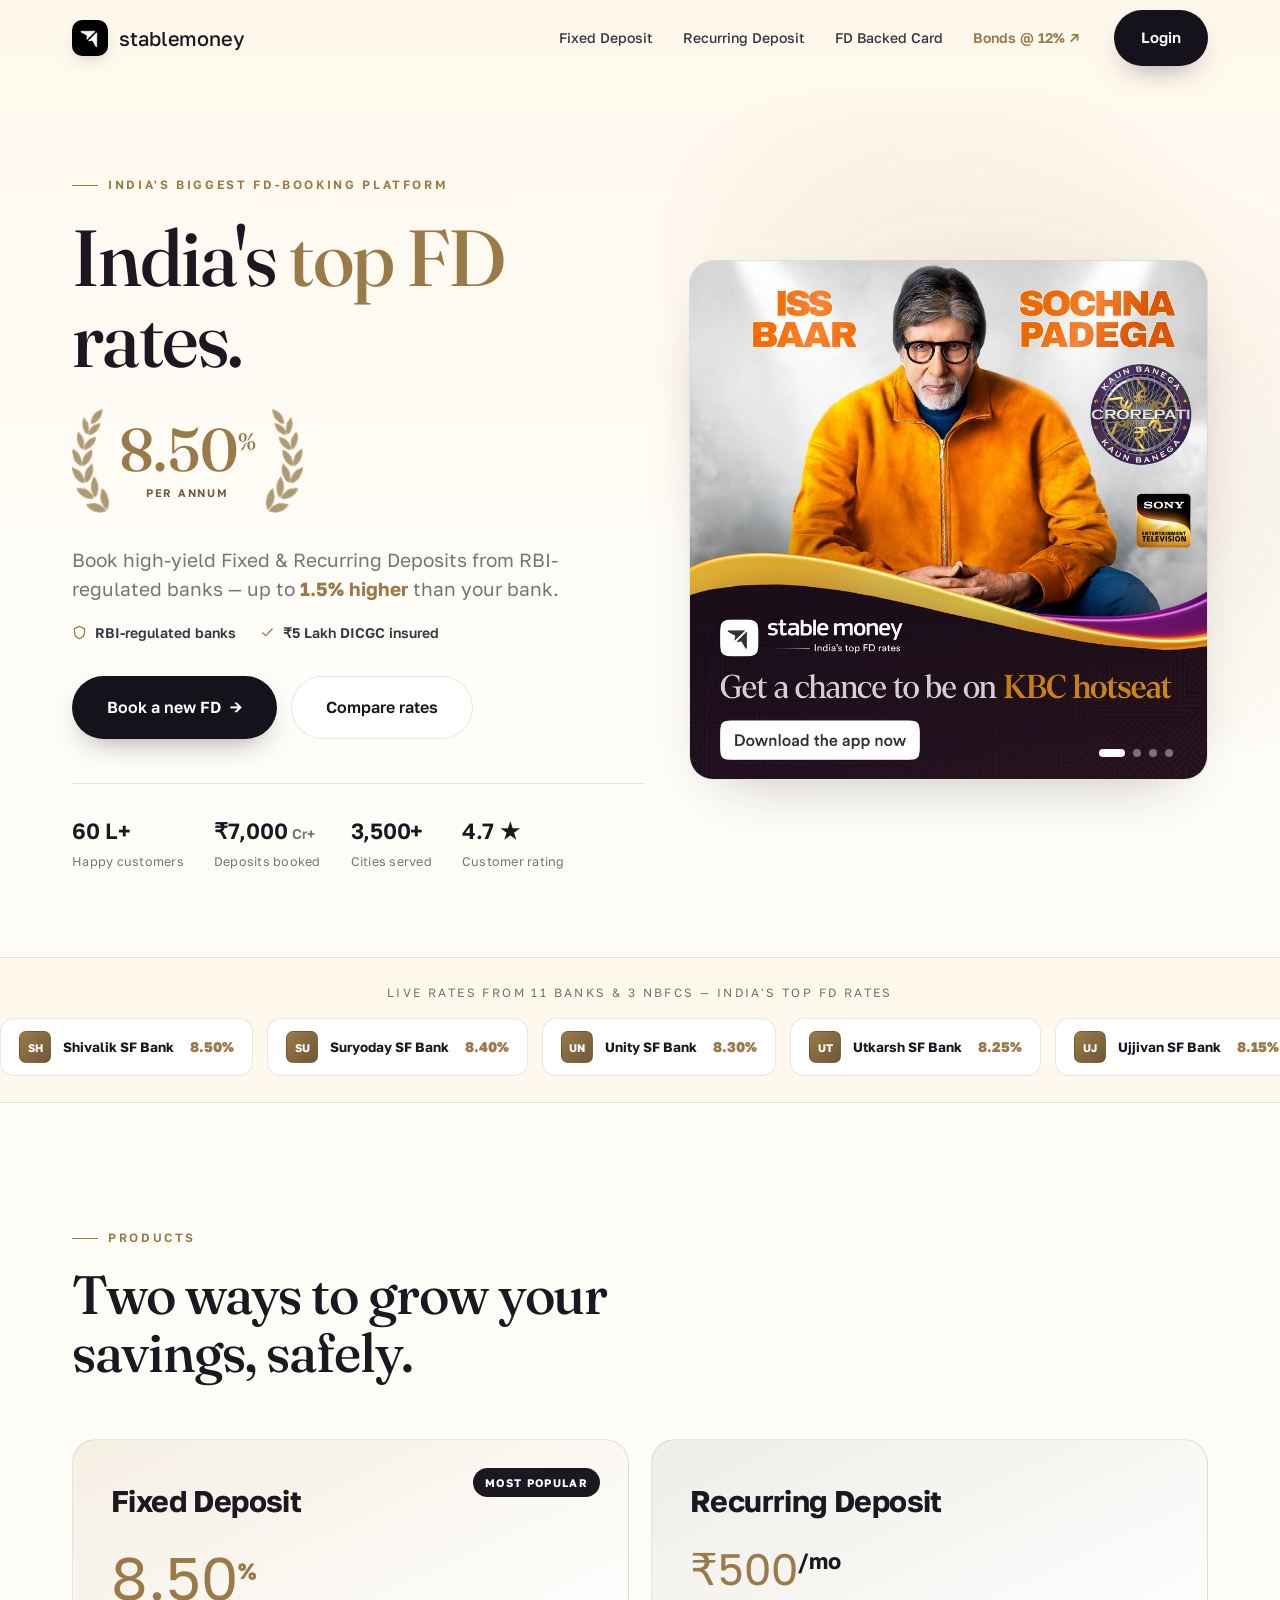
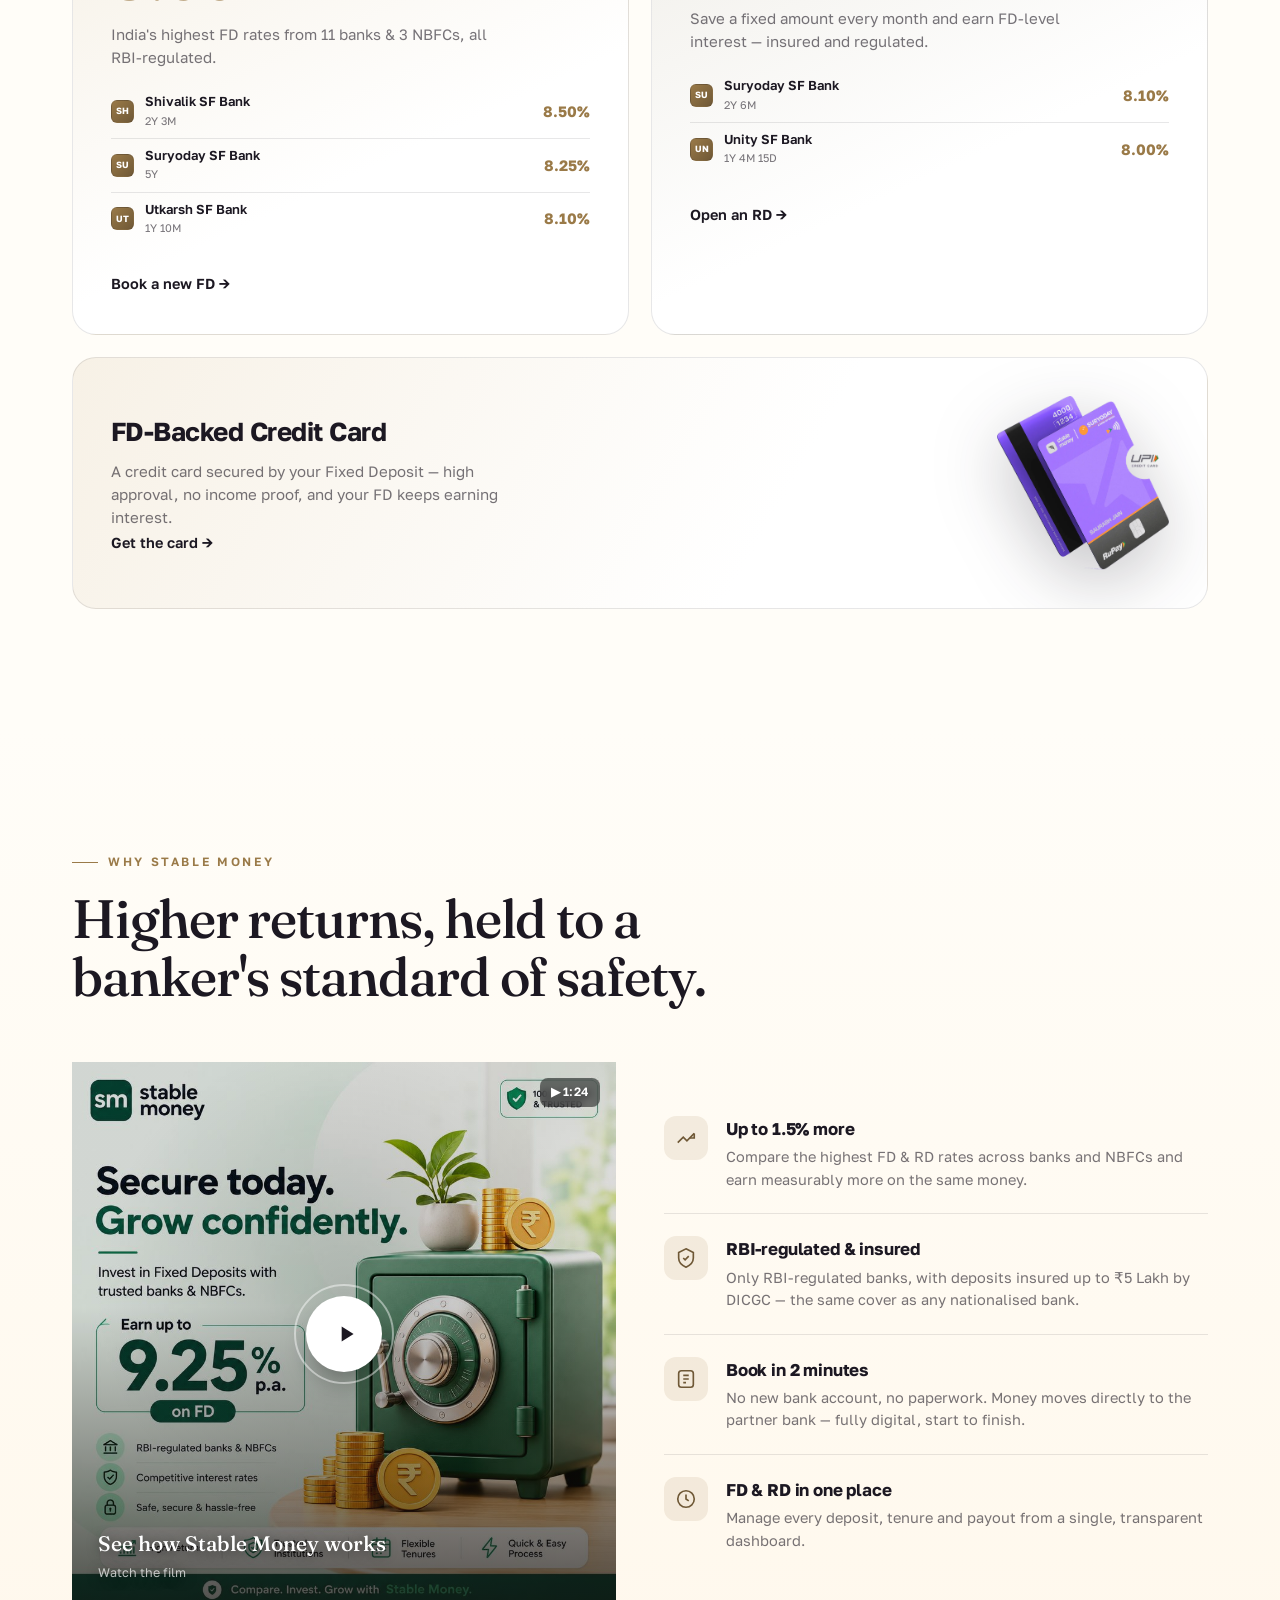
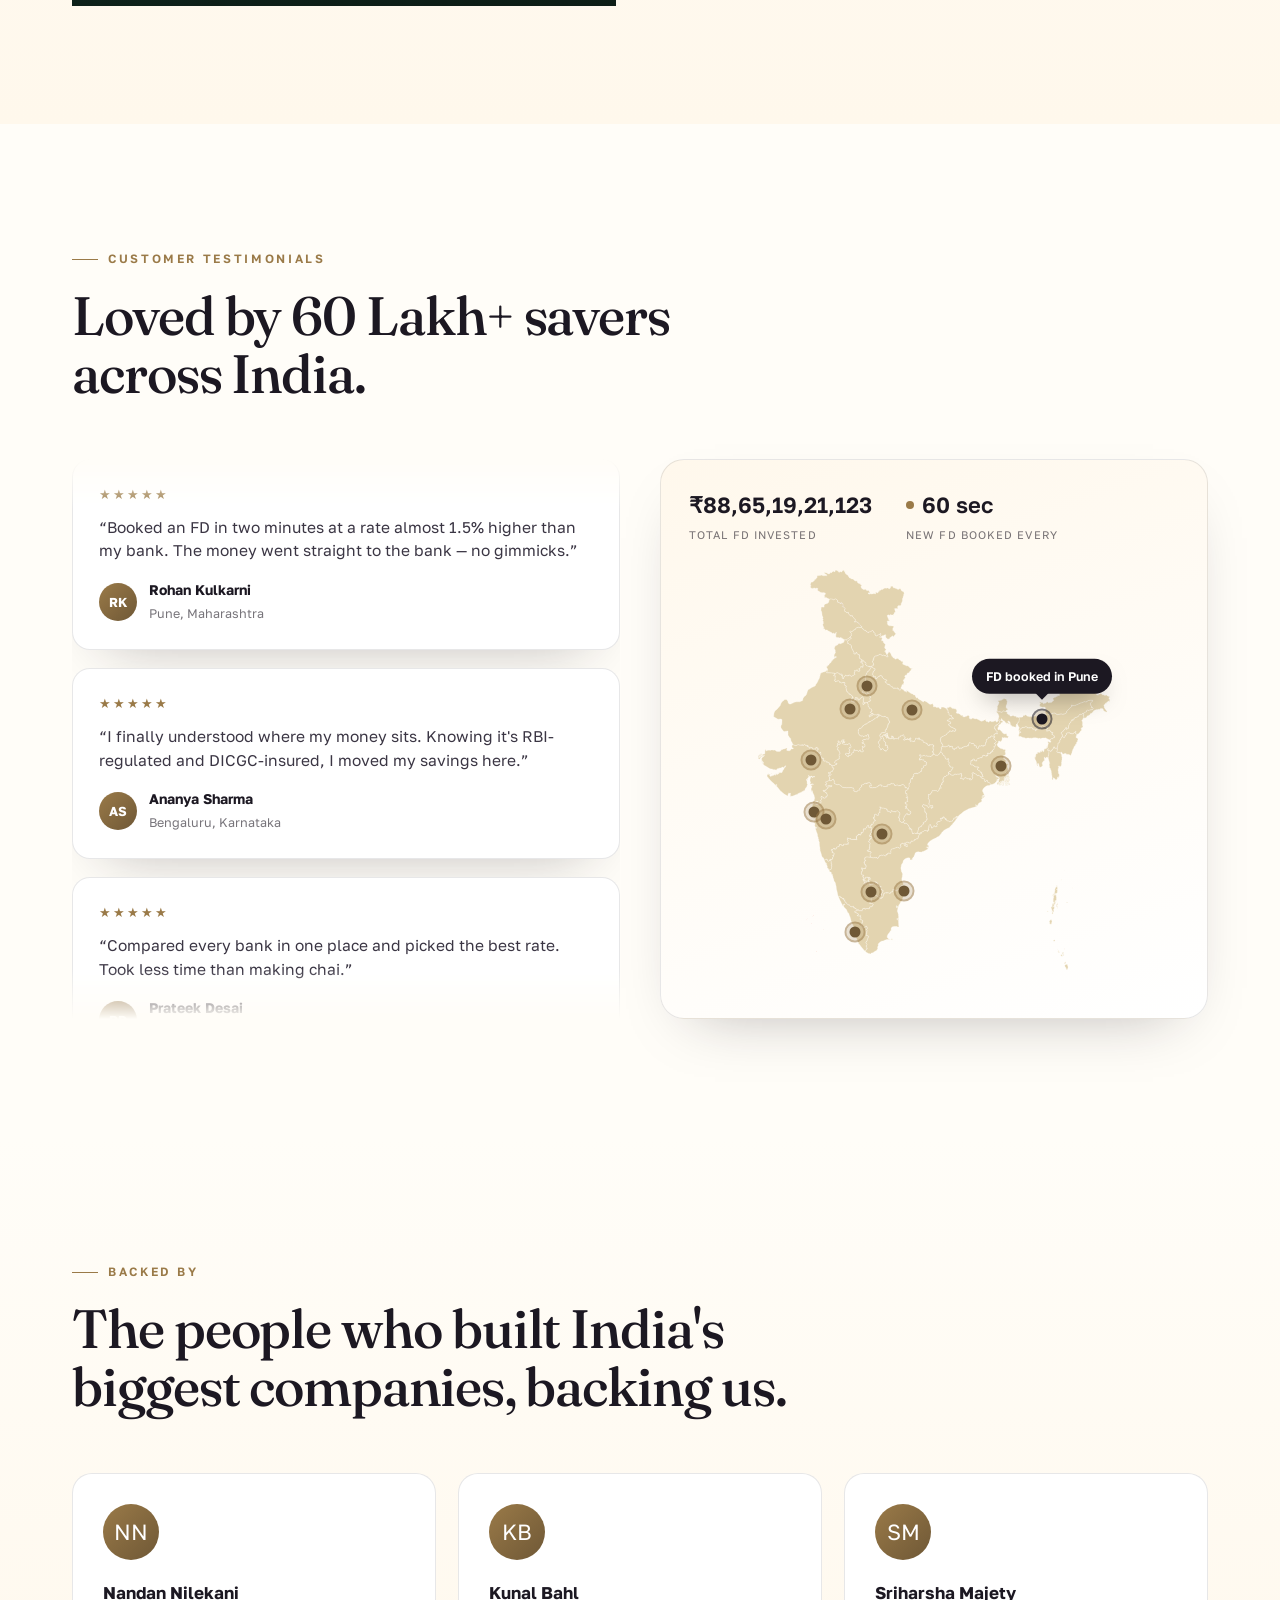
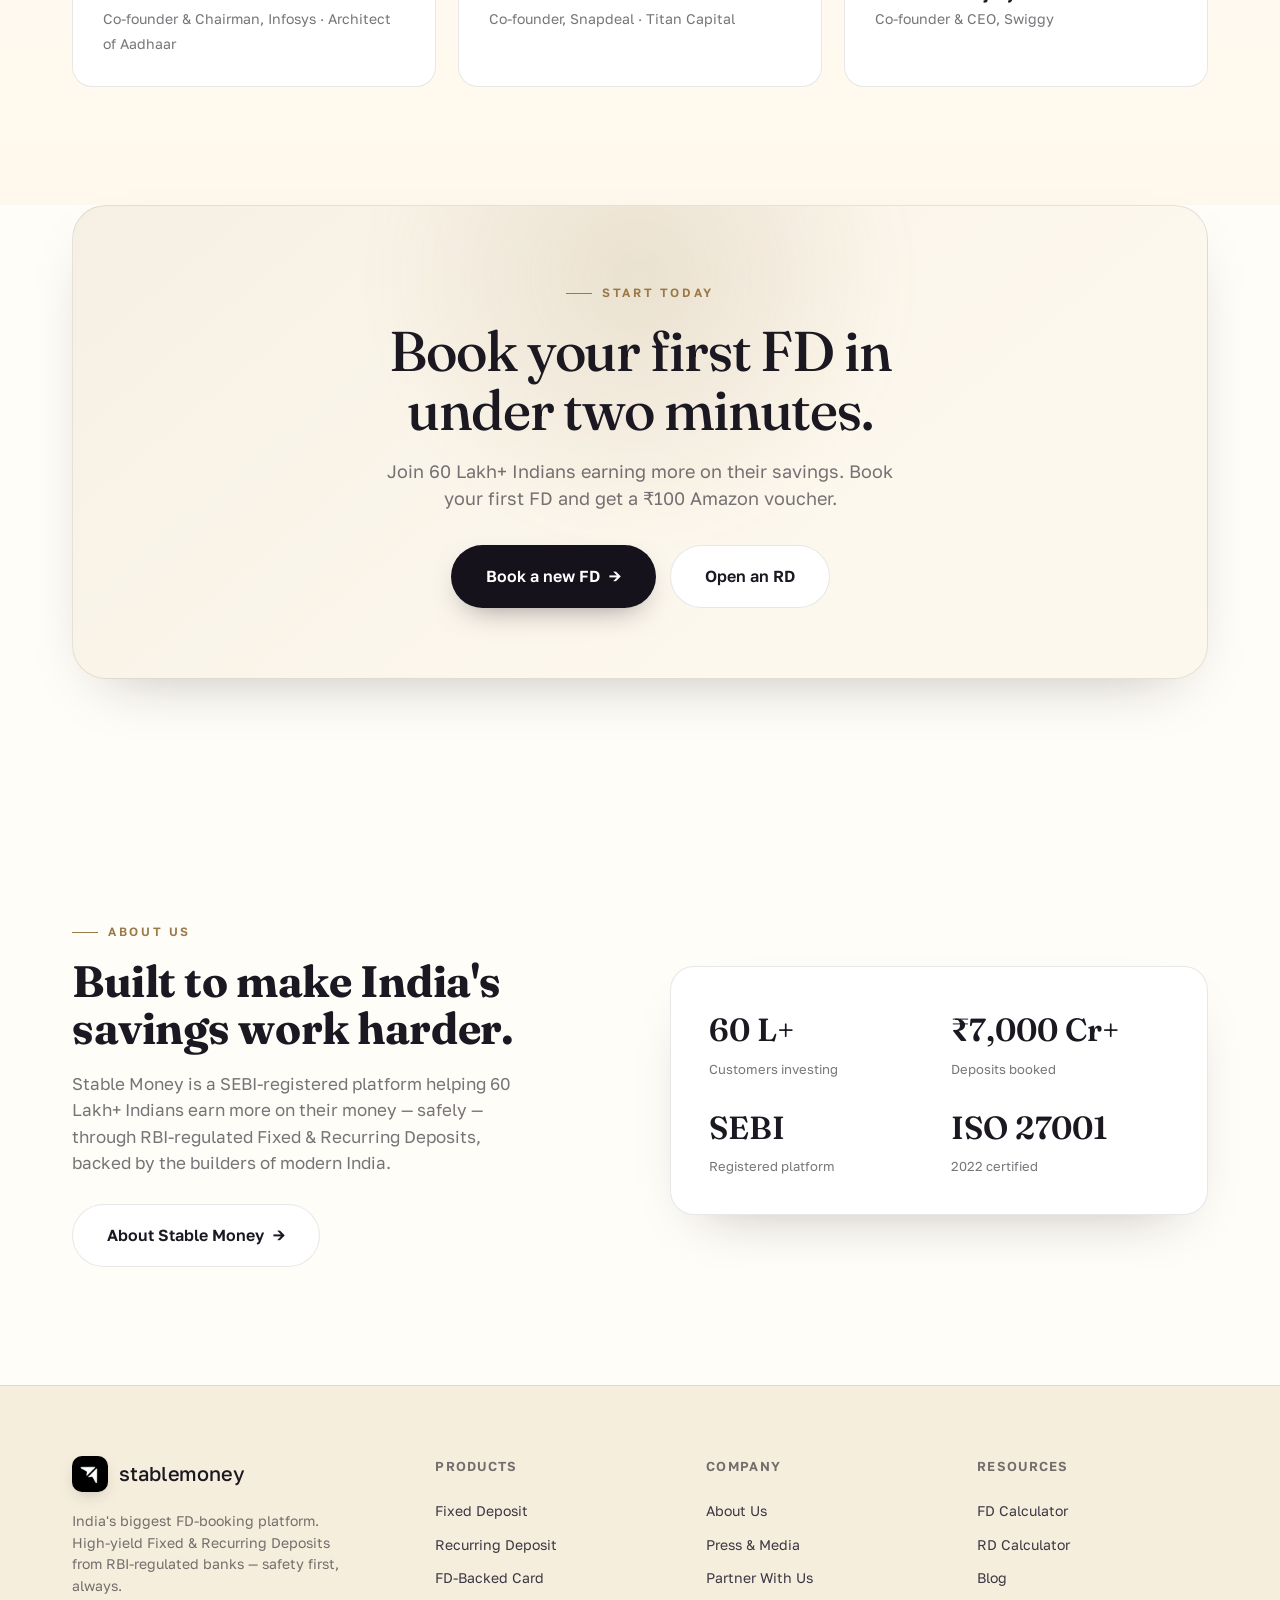
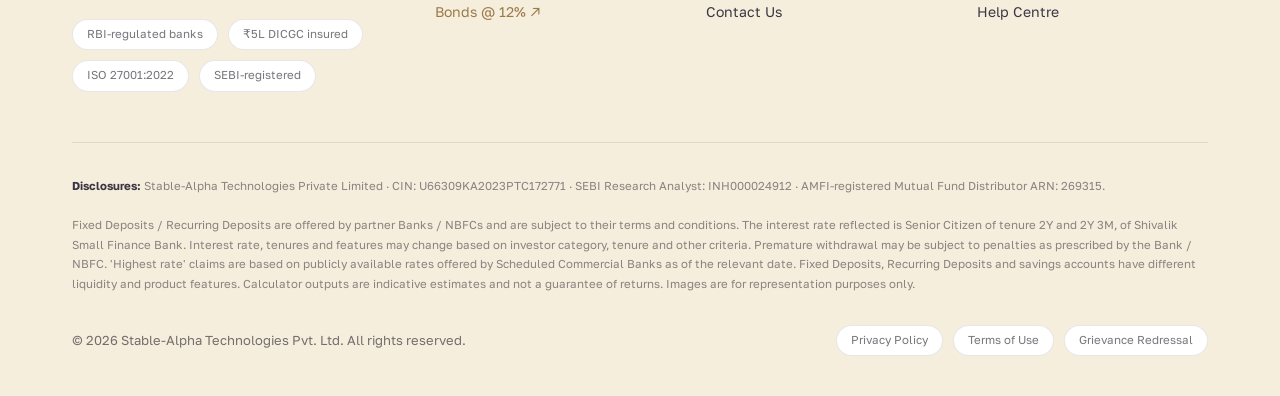
==== commit 76b9fe32: "Add files via upload" ====
--- a/index.html
+++ b/index.html
@@ -1,264 +1,2051 @@
-<!doctype html>
+<!DOCTYPE html>
 <html lang="en">
 <head>
-<meta charset="utf-8" />
-<meta name="viewport" content="width=device-width, initial-scale=1, viewport-fit=cover" />
-<title>Stable Money — Grow your money with safety, ease and assured returns</title>
-<link rel="stylesheet" href="styles.css" />
+<meta charset="UTF-8" />
+<meta name="viewport" content="width=device-width, initial-scale=1.0" />
+<title>Stable Money — India's Top FD Rates</title>
+<meta name="description" content="Book high-yield Fixed Deposits and Recurring Deposits from RBI-regulated banks. Up to 8.50% p.a., insured up to ₹5 Lakh. 60 Lakh+ customers." />
+<link rel="preconnect" href="https://fonts.googleapis.com" />
+<link rel="preconnect" href="https://fonts.gstatic.com" crossorigin />
+<link href="https://fonts.googleapis.com/css2?family=Fraunces:opsz,wght@9..144,400;9..144,500;9..144,600&family=Golos+Text:wght@400;500;600;700;800;900&display=swap" rel="stylesheet" />
+<style>
+:root{
+  --purple:#1C1822;--purple-soft:#6a6472;--purple-tint:rgba(28,24,34,.06);
+  --gold:#9A7A48;--gold-deep:#6f5836;
+  --ink:#1C1822;--ink-soft:#3b3644;
+  --bg:#FFFDF8;--cream:#FFF8EC;--cream-2:#F6EEDD;--white:#FFFFFF;
+  --green:#9A7A48;--green-soft:#9A7A48;
+  --line:rgba(28,24,34,.10);--line-2:rgba(28,24,34,.06);
+  --muted:rgba(28,24,34,.60);
+  --serif:'Golos Text','Manrope',sans-serif;--display:'Fraunces','Golos Text',Georgia,serif;
+  --sans:'Golos Text','Manrope',-apple-system,BlinkMacSystemFont,'Segoe UI',sans-serif;
+  --maxw:1200px;--ease:cubic-bezier(.22,.61,.36,1);
+  --shadow:0 24px 60px -34px rgba(28,24,34,.35);--cta:#15121B;--cta-hover:#2c2733;
+}
+*{margin:0;padding:0;box-sizing:border-box}
+html{scroll-behavior:smooth}
+body{font-family:var(--sans);background:var(--bg);color:var(--ink);-webkit-font-smoothing:antialiased;overflow-x:hidden;line-height:1.55}
+::selection{background:var(--purple);color:#fff}
+a{color:inherit;text-decoration:none}
+img{max-width:100%;display:block}
+[hidden]{display:none!important}
+.wrap{max-width:var(--maxw);margin:0 auto;padding:0 32px}
+.serif{font-family:var(--serif)}
+.eyebrow{font-size:12px;letter-spacing:.22em;text-transform:uppercase;font-weight:600;color:var(--gold);display:inline-flex;align-items:center;gap:10px}
+.eyebrow::before{content:"";width:26px;height:1px;background:var(--gold);display:inline-block}
+.green{color:var(--green-soft)}.pv{color:var(--purple)}
+.btn{display:inline-flex;align-items:center;gap:9px;font-weight:600;font-size:15px;padding:15px 26px;border-radius:100px;cursor:pointer;border:1px solid transparent;transition:transform .35s var(--ease),background .3s,box-shadow .3s,color .3s,border-color .3s;white-space:nowrap}
+.btn:hover{transform:translateY(-2px)}
+.btn-primary{background:var(--cta);color:#fff;box-shadow:0 12px 30px -14px rgba(21,18,27,.5)}
+.btn-primary:hover{background:var(--cta-hover);box-shadow:0 18px 40px -16px rgba(21,18,27,.55)}
+.btn-ghost{background:var(--white);border-color:var(--line);color:var(--ink)}
+.btn-ghost:hover{border-color:var(--ink);color:var(--ink)}
+.btn-lg{padding:18px 34px;font-size:16px}
+.arrow{transition:transform .35s var(--ease)}
+.btn:hover .arrow{transform:translateX(4px)}
+header.nav{position:fixed;top:0;left:0;right:0;z-index:100;transition:background .4s,backdrop-filter .4s,border-color .4s,box-shadow .4s;border-bottom:1px solid transparent}
+header.nav.scrolled{background:rgba(255,253,248,.82);backdrop-filter:blur(18px) saturate(1.3);-webkit-backdrop-filter:blur(18px) saturate(1.3);border-bottom:1px solid var(--line);box-shadow:0 10px 30px -24px rgba(28,24,34,.4)}
+.nav-in{display:flex;align-items:center;height:76px;gap:20px}
+.nav-in .nav-links{margin-left:auto}
+.logo{display:flex;align-items:center;gap:11px;font-weight:800;font-size:20px;letter-spacing:-.02em;cursor:pointer;flex:none}
+.logo .wm{font-weight:500;text-transform:lowercase;letter-spacing:-.005em;color:var(--ink)}
+.logo-mark{width:36px;height:36px;border-radius:10px;object-fit:cover;box-shadow:0 6px 18px -8px rgba(28,24,34,.4)}
+.nav-links{display:flex;align-items:center;gap:2px}
+.nav-links a.link{padding:10px 14px;border-radius:100px;font-size:14px;font-weight:500;color:var(--ink-soft);transition:color .25s,background .25s;cursor:pointer;white-space:nowrap}
+.nav-links a.link:hover{color:var(--ink);background:rgba(28,24,34,.05)}
+.nav-links a.link.active{color:var(--purple);background:var(--purple-tint)}
+.nav-links a.link.gold{color:var(--gold);font-weight:600}
+.nav-links a.link.gold:hover{color:var(--gold-deep);background:rgba(154,122,72,.10)}
+.nav-cta{display:flex;align-items:center;gap:12px;flex:none}
+.menu-btn{display:none;background:none;border:0;color:var(--ink);cursor:pointer}
+.sec{padding:118px 0}
+.sec-head{max-width:720px;margin-bottom:56px}
+.sec-head h2{font-family:var(--display);font-weight:500;font-size:clamp(33px,4.6vw,54px);line-height:1.08;letter-spacing:-.02em;margin:18px 0 0}
+.sec-head p{color:var(--muted);font-size:18px;margin-top:20px;max-width:560px}
+.reveal{opacity:0;transform:translateY(30px) scale(.985);transition:opacity 1.05s var(--ease),transform 1.05s var(--ease);will-change:opacity,transform}
+.reveal.in{opacity:1;transform:none}
+.d1{transition-delay:.08s}.d2{transition-delay:.16s}.d3{transition-delay:.24s}.d4{transition-delay:.32s}.d5{transition-delay:.4s}.d6{transition-delay:.48s}
+.page{display:none}.page.active{display:block;animation:pageIn .6s var(--ease)}
+@keyframes pageIn{from{opacity:0;transform:translateY(10px)}to{opacity:1;transform:none}}
+.hero{padding:168px 0 84px;overflow:hidden;background:linear-gradient(180deg,var(--cream),var(--bg) 60%)}
+.hero-grid{display:grid;grid-template-columns:1.05fr .95fr;gap:44px;align-items:center}
+.hero h1{font-family:var(--display);font-weight:500;font-size:clamp(46px,6.2vw,86px);line-height:1.02;letter-spacing:-.02em;margin:22px 0 0}
+.hero h1 em{font-style:normal;color:var(--gold)}
+.rate-emblem{display:inline-flex;align-items:center;gap:10px;margin-top:30px}
+.rate-emblem .laurel{height:104px;width:auto;flex:none}
+.rate-emblem .laurel.right{transform:scaleX(-1)}
+.rate-emblem .re-mid{text-align:center}
+.rate-emblem .re-n{font-family:var(--display);font-size:60px;line-height:.95;letter-spacing:-.01em;color:var(--gold);font-weight:500}
+.rate-emblem .re-n sup{font-size:24px;vertical-align:super}
+.rate-emblem .re-cap{font-size:11px;letter-spacing:.16em;text-transform:uppercase;color:var(--gold-deep);font-weight:600;margin-top:6px}
+.hero p.sub{color:var(--muted);font-size:19px;max-width:500px;margin:26px 0 12px}
+.hero-chips{display:flex;gap:24px;flex-wrap:wrap;margin:18px 0 32px}
+.chip-t{display:inline-flex;align-items:center;gap:8px;font-size:14px;font-weight:600;color:var(--ink-soft)}
+.chip-t svg{color:var(--green-soft)}
+.hero-actions{display:flex;gap:14px;flex-wrap:wrap}
+.hero-trust{display:flex;gap:30px;margin-top:44px;flex-wrap:wrap;padding-top:30px;border-top:1px solid var(--line)}
+.hero-trust .t b{font-size:22px;font-weight:600;font-family:var(--serif);display:block;letter-spacing:-.01em;color:var(--ink)}
+.hero-trust .t b.pv{color:var(--purple)}
+.hero-trust .t span{font-size:12.5px;color:var(--muted);letter-spacing:.02em}
+.hero-visual{position:relative;height:520px}
+.mesh{position:absolute;inset:-30% -20% auto auto;width:640px;height:640px;background:radial-gradient(circle at 40% 40%,rgba(154,122,72,.14),transparent 60%),radial-gradient(circle at 70% 60%,rgba(154,122,72,.14),transparent 55%);filter:blur(20px);opacity:.9;z-index:0;animation:float 16s ease-in-out infinite}
+@keyframes float{0%,100%{transform:translate(0,0) scale(1)}50%{transform:translate(-16px,20px) scale(1.05)}}
+.banners{position:absolute;inset:0;z-index:2;border-radius:24px;overflow:hidden;border:1px solid var(--line);box-shadow:var(--shadow)}
+.banner-track{display:flex;height:100%;transition:transform .6s var(--ease)}
+.banner{flex:0 0 100%;height:100%;position:relative;overflow:hidden;cursor:pointer}
+.b-img{position:absolute;inset:0;width:100%;height:100%;object-fit:cover;z-index:1;user-select:none}
+.ban-arrow{position:absolute;top:50%;transform:translateY(-50%);z-index:5;width:40px;height:40px;border-radius:50%;border:1px solid rgba(255,255,255,.25);background:rgba(20,17,24,.4);backdrop-filter:blur(8px);color:#fff;font-size:22px;line-height:1;cursor:pointer;display:grid;place-items:center;opacity:0;transition:opacity .3s,background .3s}
+.banners:hover .ban-arrow{opacity:1}
+.ban-arrow:hover{background:var(--purple)}
+.ban-arrow.prev{left:16px}.ban-arrow.next{right:16px}
+.ban-dots{position:absolute;bottom:22px;right:34px;z-index:5;display:flex;gap:8px}
+.ban-dot{width:8px;height:8px;padding:0;border:0;border-radius:100px;background:rgba(255,255,255,.4);cursor:pointer;transition:width .35s var(--ease),background .35s}
+.ban-dot.active{width:26px;background:#fff}
+.ticker-wrap{border-top:1px solid var(--line);border-bottom:1px solid var(--line);padding:26px 0;overflow:hidden;background:var(--cream)}
+.ticker-label{font-size:12px;letter-spacing:.2em;text-transform:uppercase;color:var(--muted);margin-bottom:16px;text-align:center}
+.ticker{display:flex;gap:14px;width:max-content;animation:scroll 34s linear infinite}
+.ticker:hover{animation-play-state:paused}
+@keyframes scroll{to{transform:translateX(-50%)}}
+.chip{display:flex;align-items:center;gap:12px;flex:none;background:var(--white);border:1px solid var(--line);border-radius:14px;padding:12px 18px}
+.chip .dot{width:30px;height:30px;border-radius:8px;background:linear-gradient(135deg,var(--gold),var(--gold-deep));display:grid;place-items:center;font-weight:700;font-size:12px;color:#fff}
+.chip-ic{width:32px;height:32px;border-radius:7px;background:#fff;border:1px solid var(--line);display:grid;place-items:center;overflow:hidden;flex:none}.chip-logo{width:100%;height:100%;object-fit:contain;padding:3px}.chip-fb{display:none;font-style:normal;font-weight:700;font-size:11px;color:var(--gold-deep)}.chip-ic.fail{background:linear-gradient(135deg,var(--gold),var(--gold-deep))}.chip-ic.fail .chip-logo{display:none}.chip-ic.fail .chip-fb{display:block;color:#fff}
+.chip b{font-size:13.5px;white-space:nowrap}
+.chip .rt{font-weight:800;color:var(--green-soft);font-size:14px;margin-left:4px}
+.prods{display:grid;grid-template-columns:1fr 1fr;gap:22px}
+.pcard{border:1px solid var(--line);border-radius:24px;padding:38px;position:relative;overflow:hidden;display:flex;flex-direction:column;transition:transform .5s var(--ease),border-color .4s,box-shadow .4s;cursor:pointer;background:var(--white)}
+.pcard:hover{transform:translateY(-6px);border-color:rgba(28,24,34,.28);box-shadow:var(--shadow)}
+.pcard .tag{position:absolute;top:28px;right:28px;font-size:11px;font-weight:700;letter-spacing:.12em;text-transform:uppercase;padding:6px 12px;border-radius:100px;background:var(--purple);color:#fff}
+.pcard h3{font-family:var(--serif);font-size:30px;font-weight:700;letter-spacing:-.02em}
+.pcard p{color:var(--muted);font-size:15px;margin-top:12px;max-width:400px;flex:1}
+.pcard .go{display:inline-flex;align-items:center;gap:9px;font-weight:600;font-size:14.5px;color:var(--purple);margin-top:26px}
+.pcard.big{min-height:340px;background:linear-gradient(155deg,#F5EFE3,var(--white) 62%)}
+.pcard.big.rd{background:linear-gradient(155deg,#EFEDE7,var(--white) 62%)}
+.pcard.big .big-n{font-family:var(--serif);font-size:60px;line-height:1;margin:22px 0 4px;color:var(--gold)}
+.pcard.big .big-n sup{font-size:22px;color:var(--green-soft);font-family:var(--sans);font-weight:700}
+.pcard.wide{grid-column:1 / -1;flex-direction:row;align-items:center;justify-content:space-between;gap:30px;background:linear-gradient(120deg,#F7F1E6,var(--white) 62%);min-height:150px}
+.pcard.wide .go{margin-top:0}
+.pcard.wide p{margin-top:8px}
+.pc-rates{margin:16px 0 2px;display:flex;flex-direction:column}
+.pc-rate{display:flex;align-items:center;gap:11px;padding:9px 0;border-top:1px solid var(--line)}
+.pc-rate:first-child{border-top:0}
+.pc-ic{width:23px;height:23px;border-radius:6px;background:#fff;border:1px solid var(--line);display:grid;place-items:center;overflow:hidden;flex:none}
+.pc-ic img{width:100%;height:100%;object-fit:contain;padding:3px}
+.pc-ic em{display:none;font-style:normal;font-weight:700;font-size:9px;color:var(--gold-deep)}
+.pc-ic.fail{background:linear-gradient(135deg,var(--gold),var(--gold-deep))}
+.pc-ic.fail img{display:none}.pc-ic.fail em{display:block;color:#fff}
+.pc-bank{flex:1;line-height:1.2}.pc-bank b{font-size:13px;font-weight:600;display:block}.pc-bank span{font-size:11px;color:var(--muted)}
+.pc-rt{font-family:var(--serif);font-weight:700;font-size:15px;color:var(--gold)}
+.cc-img{display:block;width:100%;filter:drop-shadow(0 26px 44px rgba(28,24,34,.28))}
+.pcard-cc{width:172px;flex:none;filter:drop-shadow(0 20px 34px rgba(28,24,34,.26))}
+
+.tm-grid{display:grid;grid-template-columns:1fr 1fr;gap:40px;align-items:stretch}
+.tm-reviews{position:relative;height:560px;overflow:hidden;-webkit-mask-image:linear-gradient(180deg,transparent,#000 9%,#000 91%,transparent);mask-image:linear-gradient(180deg,transparent,#000 9%,#000 91%,transparent)}
+.tm-track{display:flex;flex-direction:column;gap:18px;animation:tmscroll 36s linear infinite}
+.tm-reviews:hover .tm-track{animation-play-state:paused}
+@keyframes tmscroll{from{transform:translateY(0)}to{transform:translateY(-50%)}}
+.tm-card{border:1px solid var(--line);border-radius:18px;padding:24px 26px;background:var(--white);box-shadow:var(--shadow)}
+.tm-card .stars{color:var(--gold);letter-spacing:2px;font-size:13px;margin-bottom:12px}
+.tm-card q{display:block;font-size:15.5px;line-height:1.5;color:var(--ink-soft)}
+.tm-card q::before{content:"\201C"}.tm-card q::after{content:"\201D"}
+.tm-who{display:flex;align-items:center;gap:12px;margin-top:16px}
+.tm-av{width:38px;height:38px;border-radius:50%;background:linear-gradient(135deg,var(--gold),var(--gold-deep));display:grid;place-items:center;color:#fff;font-weight:700;font-size:13px;flex:none}
+.tm-who b{font-size:14px;display:block}.tm-who span{color:var(--muted);font-size:12.5px}
+.tm-map{border:1px solid var(--line);border-radius:24px;background:linear-gradient(160deg,var(--cream),var(--white));position:relative;overflow:hidden;padding:28px;display:flex;flex-direction:column;box-shadow:var(--shadow)}
+.tm-stats{display:flex;gap:34px;margin-bottom:6px}
+.tm-stat .n{font-family:var(--serif);font-size:22px;font-weight:600;display:flex;align-items:center;gap:8px}
+.tm-stat .l{font-size:11px;letter-spacing:.1em;text-transform:uppercase;color:var(--muted);margin-top:4px}
+.live-dot{width:8px;height:8px;border-radius:50%;background:var(--gold);animation:livedot 1.8s ease-out infinite}
+@keyframes livedot{0%{box-shadow:0 0 0 0 rgba(154,122,72,.5)}100%{box-shadow:0 0 0 10px rgba(154,122,72,0)}}
+.map-inner{position:relative;flex:1;display:flex;align-items:center;justify-content:center}
+.map-box{position:relative;width:100%;max-width:440px;margin:auto}
+.map-box svg{width:100%;height:auto;display:block}
+.tm-pin{position:absolute;width:11px;height:11px;transform:translate(-50%,-50%);z-index:3}
+.tm-pin i{position:absolute;inset:0;border-radius:50%;background:var(--gold-deep);box-shadow:0 0 0 3px rgba(154,122,72,.22)}
+.tm-pin::before{content:"";position:absolute;inset:-5px;border-radius:50%;border:2px solid var(--gold);opacity:.55;animation:pinpulse 2.6s ease-out infinite}
+.tm-pin.active i{background:var(--ink)}
+.tm-pin.active::before{animation-duration:1s;border-color:var(--ink)}
+@keyframes pinpulse{0%{transform:scale(.4);opacity:.65}100%{transform:scale(2.6);opacity:0}}
+.booked-pill{position:absolute;transform:translate(-50%,-150%) scale(.9);z-index:5;background:var(--ink);color:#fff;font-size:12.5px;font-weight:600;padding:8px 14px;border-radius:100px;white-space:nowrap;opacity:0;transition:opacity .35s,transform .35s;pointer-events:none;box-shadow:0 12px 26px -12px rgba(0,0,0,.55)}
+.booked-pill.show{opacity:1;transform:translate(-50%,-170%) scale(1)}
+.booked-pill::after{content:"";position:absolute;bottom:-4px;left:50%;transform:translateX(-50%) rotate(45deg);width:9px;height:9px;background:var(--ink)}
+
+.auth-overlay{position:fixed;inset:0;z-index:300;display:none;align-items:center;justify-content:center;padding:20px;background:rgba(28,24,20,.42);backdrop-filter:blur(3px);-webkit-backdrop-filter:blur(3px)}
+.auth-overlay.open{display:flex;animation:authFade .25s var(--ease)}
+@keyframes authFade{from{opacity:0}to{opacity:1}}
+.auth-card{position:relative;width:100%;max-width:420px;background:linear-gradient(155deg,rgba(255,253,248,.82),rgba(255,247,235,.7));backdrop-filter:blur(30px) saturate(1.5);-webkit-backdrop-filter:blur(30px) saturate(1.5);border:1px solid rgba(255,255,255,.6);border-radius:26px;padding:40px 38px;box-shadow:0 44px 100px -30px rgba(20,17,15,.5),inset 0 1px 0 rgba(255,255,255,.7);animation:authPop .35s var(--ease)}
+@keyframes authPop{from{opacity:0;transform:translateY(16px) scale(.97)}to{opacity:1;transform:none}}
+.auth-close{position:absolute;top:16px;right:20px;background:none;border:0;font-size:26px;line-height:1;color:var(--muted);cursor:pointer}
+.auth-logo{display:flex;align-items:center;gap:10px;font-weight:800;font-size:19px;letter-spacing:-.02em;margin-bottom:22px}
+.auth-logo .m{width:32px;height:32px;border-radius:9px;background:var(--ink);display:grid;place-items:center;color:#fff;font-size:16px}
+.auth-step h3{font-family:var(--display);font-weight:500;font-size:28px;letter-spacing:-.01em}
+.auth-step>p{color:var(--muted);font-size:15px;margin-top:8px}
+.auth-back{background:none;border:0;color:var(--muted);font-size:14px;font-weight:600;cursor:pointer;margin-bottom:12px;padding:0}
+.phone-field{display:flex;align-items:center;gap:12px;border:1px solid rgba(28,24,34,.14);border-radius:14px;padding:2px 16px;margin-top:22px;transition:border-color .2s;background:rgba(255,255,255,.5)}
+.phone-field:focus-within{border-color:var(--ink)}
+.phone-field span{font-weight:600;color:var(--ink);font-size:16px;border-right:1px solid var(--line);padding-right:12px}
+.phone-field input{border:0;outline:0;font-family:var(--sans);font-size:17px;font-weight:600;letter-spacing:.04em;padding:15px 0;flex:1;background:transparent;color:var(--ink)}
+.auth-btn{width:100%;justify-content:center;margin-top:22px}
+.auth-fine{font-size:12px;color:var(--muted);margin-top:16px;text-align:center}
+.auth-fine a{color:var(--ink);font-weight:600;cursor:pointer}
+.auth-hint{font-size:12px;color:var(--gold-deep);margin-top:14px;text-align:center;background:rgba(154,122,72,.1);padding:8px 10px;border-radius:8px}
+.auth-err{color:#b23b3b;font-size:13px;margin-top:10px;min-height:16px}
+.otp-row{display:flex;gap:10px;margin-top:24px}
+.otp-row input{width:100%;aspect-ratio:1;text-align:center;font-size:22px;font-weight:700;font-family:var(--sans);border:1px solid rgba(28,24,34,.14);border-radius:12px;outline:0;background:rgba(255,255,255,.5);color:var(--ink);transition:border-color .2s,box-shadow .2s}
+.otp-row input:focus{border-color:var(--ink);box-shadow:0 0 0 3px rgba(28,24,34,.08)}
+.auth-success{text-align:center;padding:16px 0}
+.auth-success .check{width:74px;height:74px;border-radius:50%;background:rgba(154,122,72,.16);color:var(--gold-deep);display:grid;place-items:center;font-size:38px;margin:0 auto 20px;animation:authCheck .45s var(--ease)}
+@keyframes authCheck{0%{transform:scale(.4);opacity:0}60%{transform:scale(1.12)}100%{transform:scale(1);opacity:1}}
+.acct{position:relative}
+.acct-btn{display:flex;align-items:center;gap:9px;background:var(--white);border:1px solid var(--line);border-radius:100px;padding:7px 14px 7px 7px;font-weight:600;font-size:14px;color:var(--ink);cursor:pointer}
+.acct-av{width:28px;height:28px;border-radius:50%;background:linear-gradient(135deg,var(--gold),var(--gold-deep));color:#fff;display:grid;place-items:center;font-size:13px;font-weight:700}
+.acct-menu{position:absolute;top:calc(100% + 8px);right:0;background:var(--white);border:1px solid var(--line);border-radius:14px;box-shadow:var(--shadow);padding:6px;min-width:170px;z-index:120}
+.acct-menu a{display:block;padding:10px 14px;border-radius:8px;font-size:14px;font-weight:500;color:var(--ink);cursor:pointer}
+.acct-menu a:hover{background:rgba(28,24,34,.05)}
+#authStep2{text-align:center}
+#authStep2 .auth-back{position:absolute;top:16px;left:18px;font-size:22px;color:var(--muted);width:auto;margin:0}
+.otp-ic{width:54px;height:54px;border-radius:50%;background:rgba(154,122,72,.14);color:var(--gold-deep);display:grid;place-items:center;margin:8px auto 16px}
+.otp-to{color:var(--muted);font-size:15px;margin-bottom:4px}.otp-to b{color:var(--ink)}
+#authStep2 .otp-row{margin-top:18px}#authStep2 .auth-err{text-align:center}
+.welcome{display:inline-flex;align-items:center;gap:10px;background:rgba(154,122,72,.12);border:1px solid rgba(154,122,72,.28);color:var(--gold-deep);font-weight:600;font-size:13.5px;padding:7px 16px 7px 7px;border-radius:100px;margin-bottom:20px}
+.welcome .wav{width:26px;height:26px;border-radius:50%;background:linear-gradient(135deg,var(--gold),var(--gold-deep));color:#fff;display:grid;place-items:center;font-size:12px;font-weight:700}
+
+
+.dash{padding:106px 0 90px;background:linear-gradient(180deg,#FBF4E6,var(--bg) 480px)}
+.dash-greet h2{font-family:var(--display);font-weight:500;font-size:clamp(28px,3.4vw,40px);letter-spacing:-.02em}
+.dash-greet p{color:var(--muted);font-size:16px;margin-top:6px}
+.nw-card{display:grid;grid-template-columns:1.3fr .7fr;gap:32px;background:var(--white);border:1px solid var(--line);border-radius:24px;padding:32px 34px;box-shadow:var(--shadow);margin-top:26px}
+.nw-label{font-size:12px;letter-spacing:.16em;text-transform:uppercase;color:var(--muted);font-weight:600;display:flex;align-items:center;gap:10px}
+.nw-eye{background:none;border:0;cursor:pointer;color:var(--muted);display:inline-flex;padding:0}
+.nw-big{font-family:var(--display);font-weight:500;font-size:clamp(40px,5vw,60px);letter-spacing:-.02em;line-height:1.05;margin:10px 0 6px}
+.nw-change{font-size:15px;font-weight:700;color:var(--gold-deep)}
+.nw-change .nw-pct{color:var(--muted);font-weight:500;font-size:13.5px}
+.nw-stats{display:flex;gap:36px;margin-top:24px;padding-top:22px;border-top:1px solid var(--line)}
+.nw-stats span{display:block;font-size:12.5px;color:var(--muted);margin-bottom:4px}
+.nw-stats b{font-size:18px;font-family:var(--display);font-weight:500}
+.nw-stats b.gold{color:var(--gold-deep)}
+.nw-side{display:flex;flex-direction:column;justify-content:space-between;gap:16px}
+.nw-spark{width:100%;height:88px}
+.alloc-bar{display:flex;height:9px;border-radius:100px;overflow:hidden;background:var(--cream-2)}
+.alloc-bar span{background:var(--gold);height:100%}.alloc-bar span.b{background:var(--gold-deep)}.alloc-bar span.c{background:#c9b48c}
+.alloc-legend{display:flex;gap:16px;flex-wrap:wrap;margin-top:12px;font-size:12.5px;color:var(--muted);font-weight:600}
+.alloc-legend i{width:9px;height:9px;border-radius:3px;display:inline-block;margin-right:6px}
+.alloc-legend .d1{background:var(--gold)}.alloc-legend .d2{background:var(--gold-deep)}.alloc-legend .d3{background:#c9b48c}
+.nba{display:grid;grid-template-columns:1fr 1fr;gap:18px;margin-top:22px}
+.nba-card{display:flex;align-items:center;gap:16px;background:var(--white);border:1px solid var(--line);border-radius:18px;padding:20px 22px;box-shadow:var(--shadow)}
+.nba-ic{flex:none;width:44px;height:44px;border-radius:12px;background:rgba(154,122,72,.14);color:var(--gold-deep);display:grid;place-items:center}
+.nba-txt{flex:1}.nba-txt b{display:block;font-size:15px}.nba-txt span{color:var(--muted);font-size:13px}
+.nba-card .btn{flex:none;padding:11px 18px;font-size:13.5px}
+.dash-h{font-family:var(--display);font-weight:500;font-size:24px;letter-spacing:-.01em;margin:46px 0 18px}
+.dash-prods{display:grid;grid-template-columns:repeat(4,1fr);gap:16px}
+.dprod{border:1px solid var(--line);border-radius:18px;padding:22px;background:var(--white);cursor:pointer;transition:transform .4s var(--ease),border-color .3s,box-shadow .4s}
+.dprod:hover{transform:translateY(-4px);border-color:rgba(154,122,72,.4);box-shadow:var(--shadow)}
+.dash-fold{display:grid;grid-template-columns:1.02fr .98fr;gap:22px;align-items:stretch;margin-top:26px}
+.nw-card.nw-vert{display:flex;flex-direction:column;grid-template-columns:none;gap:0;margin-top:0;padding:30px 32px}
+.nw-vert .nw-spark{height:72px;margin:22px 0 16px}
+.nw-vert .alloc{margin-top:0}
+.nw-vert .nw-stats{margin-top:22px}
+.nw-vert .nw-pbbtn{margin-top:26px;align-self:flex-start;padding:13px 22px;font-size:14px}
+.dash-right{display:flex;flex-direction:column}
+.dash-right .dash-h{margin:0 0 16px}
+.dash-prods.pg2{grid-template-columns:1fr 1fr;flex:1;grid-auto-rows:1fr;gap:16px}
+.dash-prods.pg2 .dprod{display:flex;flex-direction:column}
+.dash-prods.pg2 .dprod .dp-sub{margin-bottom:10px}
+.dash-prods.pg2 .dprod .dp-rate{margin-top:auto}
+@media(max-width:960px){.dash-fold{grid-template-columns:1fr}.dash-prods.pg2{grid-template-columns:1fr 1fr}}
+@media(max-width:560px){.dash-prods.pg2{grid-template-columns:1fr}}
+.dp-top{display:flex;align-items:center;justify-content:space-between;gap:8px}.dp-top b{font-size:16px}
+.tagp{font-size:10px;font-weight:700;letter-spacing:.05em;text-transform:uppercase;background:rgba(154,122,72,.14);color:var(--gold-deep);padding:4px 8px;border-radius:100px;white-space:nowrap}
+.dp-sub{color:var(--muted);font-size:12.5px}
+.dp-rate{font-family:var(--display);font-weight:500;font-size:30px;color:var(--gold-deep);margin-top:26px}
+.dp-rate sup{font-size:14px}.dp-rate em{font-style:normal;font-size:12px;color:var(--muted);font-family:var(--sans);font-weight:600}
+.dp-link{font-size:16px!important;color:var(--ink)!important}
+.holds{display:flex;flex-direction:column;border:1px solid var(--line);border-radius:20px;background:var(--white);overflow:hidden;box-shadow:var(--shadow)}
+.hold{display:flex;align-items:center;gap:16px;padding:20px 24px;border-top:1px solid var(--line)}.hold:first-child{border-top:0}
+.hold .pc-ic{width:38px;height:38px;border-radius:10px;flex:none}
+.hbank{flex:1}.hbank>b{font-size:15px;display:block}.hbank>span{font-size:12.5px;color:var(--muted)}.hbank span.soon{color:var(--gold-deep);font-weight:600}
+.hbar{height:5px;border-radius:5px;background:var(--cream-2);margin-top:8px;max-width:280px;overflow:hidden}.hbar i{display:block;height:100%;background:var(--gold)}
+.hamt{text-align:right}.hamt b{font-family:var(--display);font-weight:500;font-size:18px;display:block}.hamt span{font-size:12px}
+.offer-card{display:flex;align-items:center;justify-content:space-between;gap:24px;border-radius:22px;padding:28px 32px;background:linear-gradient(120deg,#241c14,#12100c);color:#fff;box-shadow:var(--shadow);cursor:pointer}
+.offer-tag{display:inline-block;font-size:11px;font-weight:700;letter-spacing:.12em;text-transform:uppercase;color:var(--gold);margin-bottom:10px}
+.offer-txt b{font-family:var(--display);font-weight:500;font-size:22px;display:block;letter-spacing:-.01em}
+.offer-sub{color:rgba(255,255,255,.7);font-size:14px;margin-top:8px;display:block;max-width:520px}
+.offer-card .btn{flex:none}
+
+.pb-head h2{font-family:var(--display);font-weight:500;font-size:clamp(30px,3.6vw,42px);letter-spacing:-.02em}
+.pb-head p{color:var(--muted);font-size:16px;margin-top:6px}
+.pb-tabs{display:flex;gap:6px;margin:26px 0 24px;border-bottom:1px solid var(--line)}
+.pb-tab{background:none;border:0;padding:12px 4px;margin-right:24px;font-family:var(--sans);font-size:15px;font-weight:600;color:var(--muted);cursor:pointer;border-bottom:2px solid transparent;margin-bottom:-1px}
+.pb-tab.active{color:var(--ink);border-bottom-color:var(--ink)}
+.pb-nw{display:flex;justify-content:space-between;align-items:flex-start;gap:20px;background:linear-gradient(150deg,#FBF4E6,var(--white));border:1px solid var(--line);border-radius:22px;padding:28px 30px;box-shadow:var(--shadow)}
+.pb-big{font-family:var(--display);font-weight:500;font-size:clamp(34px,4.4vw,48px);letter-spacing:-.02em;line-height:1.05;margin:8px 0 6px}
+.pb-sub{color:var(--muted);font-size:14px}
+.pb-gains{text-align:right}
+.gain-pill{display:inline-block;background:rgba(154,122,72,.14);color:var(--gold-deep);font-weight:700;font-size:13px;padding:6px 12px;border-radius:100px}
+.pb-gtot{color:var(--muted);font-size:13.5px;margin-top:10px}.pb-gtot b{font-size:15px}.pb-gtot span{font-weight:600}
+.pb-rows{margin-top:16px;border:1px solid var(--line);border-radius:20px;background:var(--white);overflow:hidden;box-shadow:var(--shadow)}
+.pb-row{display:flex;align-items:center;gap:16px;padding:20px 24px;border-top:1px solid var(--line);cursor:pointer;transition:background .25s}
+.pb-row:first-child{border-top:0}.pb-row:hover{background:var(--cream)}
+.pb-ic{flex:none;width:44px;height:44px;border-radius:12px;background:rgba(154,122,72,.12);color:var(--gold-deep);display:grid;place-items:center}
+.pb-rmid{flex:1}.pb-rmid b{display:block;font-size:15px}.pb-rmid span{color:var(--muted);font-size:12.5px}
+.pb-rval{text-align:right}.pb-rval b{font-family:var(--display);font-weight:500;font-size:18px;display:block}.pb-rval span{font-size:11.5px}
+.chev{color:var(--muted);font-size:20px;flex:none}
+.pb-tip{display:flex;align-items:center;gap:14px;margin-top:16px;background:rgba(154,122,72,.08);border:1px solid rgba(154,122,72,.2);border-radius:16px;padding:16px 20px}
+.pb-tip .tipic{background:transparent;color:var(--gold-deep)}
+.pb-tip p{font-size:14px;color:var(--ink-soft)}
+.pb-promo{display:flex;align-items:center;justify-content:space-between;gap:20px;margin-top:16px;background:linear-gradient(120deg,#F5EFE3,var(--white));border:1px solid var(--line);border-radius:18px;padding:22px 26px}
+.pb-promo b{font-family:var(--display);font-weight:500;font-size:20px;display:block}.pb-promo span{color:var(--muted);font-size:13.5px}
+.bond-offer{margin-top:16px;border:1px solid var(--line);border-radius:20px;background:var(--white);padding:26px 28px;box-shadow:var(--shadow)}
+.bo-head{display:flex;justify-content:space-between;align-items:flex-start}
+.bo-tag{display:block;font-size:11px;font-weight:700;letter-spacing:.06em;text-transform:uppercase;color:var(--gold-deep);margin-bottom:6px}
+.bo-head b{font-family:var(--display);font-weight:500;font-size:24px;letter-spacing:-.01em}
+.bo-badge{width:44px;height:44px;border-radius:12px;background:rgba(154,122,72,.14);color:var(--gold-deep);display:grid;place-items:center;font-weight:800;font-size:15px}
+.bo-stats{display:flex;align-items:center;gap:26px;margin:22px 0}
+.bo-stats b{font-family:var(--display);font-weight:600;font-size:26px}.bo-stats span{color:var(--muted);font-size:12px;margin-left:6px}
+.bo-div{width:1px;height:34px;background:var(--line)}
+.bond-offer .btn{width:100%;justify-content:center}
+.bo-fine{color:var(--muted);font-size:11.5px;margin-top:14px;line-height:1.6}
+.pb-evtabs{display:inline-flex;background:var(--cream-2);border-radius:12px;padding:4px;margin-bottom:16px}
+.pb-evtab{background:none;border:0;padding:9px 22px;border-radius:9px;font-family:var(--sans);font-weight:600;font-size:14px;color:var(--muted);cursor:pointer}
+.pb-evtab.active{background:var(--white);color:var(--ink);box-shadow:0 2px 8px -4px rgba(28,24,34,.3)}
+.pb-evlist{border:1px solid var(--line);border-radius:20px;background:var(--white);overflow:hidden;box-shadow:var(--shadow)}
+.ev{display:flex;align-items:center;gap:18px;padding:18px 24px;border-top:1px solid var(--line)}.ev:first-child{border-top:0}
+.ev-date{text-align:center;flex:none;width:44px}.ev-date b{font-family:var(--display);font-size:20px;display:block;line-height:1}.ev-date span{font-size:10px;letter-spacing:.1em;color:var(--muted);font-weight:700}
+.ev-mid{flex:1;border-left:1px solid var(--line);padding-left:18px}.ev-mid b{display:block;font-size:15px}.ev-mid span{color:var(--muted);font-size:12.5px}
+.ev-amt{text-align:right}.ev-amt b{font-size:15px;display:block}.ev-amt span{color:var(--muted);font-size:11.5px}
+.pb-cardlink{position:absolute;top:30px;right:32px;font-size:13px;font-weight:600;color:var(--gold-deep);cursor:pointer}
+
+body.authed{--gold:#1F9D63;--gold-deep:#15784B}
+body.authed .dash{background:linear-gradient(180deg,#E7F5EC,var(--bg) 480px)}
+body.authed .nw-card{background:linear-gradient(150deg,#E9F7EE,var(--white))}
+body.authed .pb-nw{background:linear-gradient(150deg,#E4F4EA,var(--white))}
+body.authed .nba-ic,body.authed .pb-ic,body.authed .bo-badge,body.authed .otp-ic{background:rgba(31,157,99,.13)}
+body.authed .gain-pill,body.authed .tagp{background:rgba(31,157,99,.13)}
+body.authed .pb-tip{background:rgba(31,157,99,.08);border-color:rgba(31,157,99,.22)}
+body.authed .alloc-bar span.c{background:#a9d9bd}
+body.authed .offer-card{background:linear-gradient(120deg,#12291b,#0d130f)}
+body.authed .welcome{background:rgba(31,157,99,.12);border-color:rgba(31,157,99,.3)}
+body.authed .nav-links a.link.gold{color:var(--ink-soft);font-weight:500}
+body.authed .nav-links a.link.gold:hover{color:var(--ink);background:rgba(28,24,34,.05)}
+body.authed #navPassbook{background:rgba(31,157,99,.12);color:#15784B;font-weight:700}
+body.authed #navPassbook.active{background:rgba(31,157,99,.2);color:#15784B}
+
+@media(max-width:960px){.pb-nw,.pb-promo{flex-direction:column;align-items:flex-start;gap:14px}.pb-gains{text-align:left}.pb-cardlink{position:static;display:inline-block;margin-top:10px}}
+
+@media(max-width:960px){.nw-card,.nba,.dash-prods{grid-template-columns:1fr}.offer-card{flex-direction:column;align-items:flex-start}.hamt{white-space:nowrap}}
+@media(max-width:560px){.dash-prods{grid-template-columns:1fr}}
+
+@media(max-width:960px){.tm-grid{grid-template-columns:1fr}.tm-reviews{height:440px;order:2}.tm-map{min-height:420px}}
+
+@media(max-width:960px){.pcard-cc{width:150px;margin-top:18px}}
+
+.why{background:linear-gradient(180deg,var(--bg),var(--cream))}
+.why-grid{display:grid;grid-template-columns:repeat(4,1fr);gap:22px}
+.vcard{border:1px solid var(--line);border-radius:20px;padding:30px 26px;background:var(--white);transition:transform .4s var(--ease),border-color .4s,box-shadow .4s;position:relative;overflow:hidden}
+.vcard:hover{transform:translateY(-6px);border-color:rgba(28,24,34,.24);box-shadow:var(--shadow)}
+.vcard .ic{width:50px;height:50px;border-radius:14px;display:grid;place-items:center;margin-bottom:22px;background:var(--purple-tint);color:var(--purple)}
+.vcard.trust .ic{background:rgba(154,122,72,.14);color:var(--green-soft)}
+.vcard h3{font-size:17px;font-weight:700;margin-bottom:9px;letter-spacing:-.01em}
+.vcard p{color:var(--muted);font-size:14.5px}
+.why-sub{display:flex;gap:26px;flex-wrap:wrap;margin-top:30px;color:var(--muted);font-size:14px}
+.why-sub span{display:inline-flex;align-items:center;gap:9px}
+.why-sub span::before{content:"✓";color:var(--green-soft);font-weight:700}
+.why2{display:grid;grid-template-columns:1fr 1fr;gap:48px;align-items:center;margin-top:6px}
+border-radius:24px;overflow:hidden;cursor:pointer;box-shadow:var(--shadow);border:1px solid var(--line)}
+.wv-poster-img{position:absolute;inset:0;width:100%;height:100%;object-fit:cover;z-index:0}.wv-scrim{position:absolute;inset:0;z-index:1;background:linear-gradient(180deg,rgba(18,15,11,.15) 0%,rgba(18,15,11,.15) 45%,rgba(18,15,11,.72) 100%)}.wv-badge{position:absolute;top:16px;right:16px;z-index:3;background:rgba(0,0,0,.5);color:#fff;font-size:12px;font-weight:600;letter-spacing:.02em;padding:5px 11px;border-radius:8px;backdrop-filter:blur(4px)}
+.why-video::after{content:"";position:absolute;inset:0;z-index:1;background:radial-gradient(circle at 50% 42%,rgba(0,0,0,.15),transparent 60%)}
+.wv-play{position:absolute;top:50%;left:50%;transform:translate(-50%,-50%);width:76px;height:76px;border-radius:50%;background:#fff;color:var(--ink);border:0;display:grid;place-items:center;cursor:pointer;z-index:3;box-shadow:0 14px 34px -12px rgba(0,0,0,.6);transition:transform .3s}
+.why-video:hover .wv-play{transform:translate(-50%,-50%) scale(1.08)}
+.wv-play svg{margin-left:3px}
+.wv-play::before{content:"";position:absolute;inset:-12px;border-radius:50%;border:2px solid rgba(255,255,255,.45);animation:pinpulse 2.6s ease-out infinite}
+.wv-cap{position:absolute;left:26px;right:26px;bottom:22px;z-index:3;color:#fff;text-shadow:0 2px 12px rgba(0,0,0,.5)}
+.wv-cap b{font-family:var(--display);font-size:21px;font-weight:500;display:block}
+.wv-cap span{font-size:12.5px;color:rgba(255,255,255,.7)}
+.why-list .wl-item{display:flex;gap:18px;padding:22px 0;border-bottom:1px solid var(--line)}
+.why-list .wl-item:last-of-type{border-bottom:0}
+.wl-ic{flex:none;width:44px;height:44px;border-radius:12px;background:rgba(154,122,72,.12);color:var(--gold-deep);display:grid;place-items:center}
+.wl-item h3{font-size:17px;font-weight:700;letter-spacing:-.01em}
+.wl-item p{color:var(--muted);font-size:14.5px;margin-top:4px}
+.wl-ic,.wl-item h3{transition:transform .4s var(--ease)}
+.why-list .wl-item:hover .wl-ic{transform:translateY(-3px)}
+.cc-img,.pcard-cc{transition:transform .55s var(--ease)}
+.pcard.wide:hover .pcard-cc{transform:scale(1.05) rotate(-2deg)}
+.btn:active{transform:translateY(0) scale(.99)}
+@media(prefers-reduced-motion:reduce){.reveal{transition:none!important;opacity:1!important;transform:none!important}.ticker,.tm-track{animation:none!important}}
+.why-list .why-sub{margin-top:24px}
+@media(max-width:960px){.why2{grid-template-columns:1fr;gap:30px}.why-video{aspect-ratio:16/10}}
+
+.how{background:var(--cream)}
+.steps{display:grid;grid-template-columns:repeat(3,1fr);gap:26px;counter-reset:s}
+.step{padding-top:30px;border-top:1px solid var(--ink);position:relative}
+.step::before{counter-increment:s;content:"0" counter(s);font-family:var(--serif);font-size:15px;color:var(--gold);position:absolute;top:-11px;left:0;background:var(--cream);padding-right:14px}
+.step h3{font-size:20px;font-weight:700;margin:16px 0 10px}
+.step p{color:var(--muted);font-size:15px}
+.testi-grid{display:grid;grid-template-columns:repeat(3,1fr);gap:22px}
+.testi{border:1px solid var(--line);border-radius:20px;padding:30px;background:var(--white);display:flex;flex-direction:column;transition:border-color .4s,transform .4s,box-shadow .4s}
+.testi:hover{border-color:rgba(28,24,34,.24);transform:translateY(-4px);box-shadow:var(--shadow)}
+.testi .stars{color:var(--gold);letter-spacing:2px;font-size:14px;margin-bottom:16px}
+.testi q{font-family:var(--serif);font-size:19px;line-height:1.45;font-weight:400;letter-spacing:-.005em;flex:1}
+.testi q::before{content:"“"}.testi q::after{content:"”"}
+.testi .who{display:flex;align-items:center;gap:13px;margin-top:24px;padding-top:20px;border-top:1px solid var(--line)}
+.testi .av{width:42px;height:42px;border-radius:50%;background:linear-gradient(135deg,var(--gold),var(--gold-deep));display:grid;place-items:center;font-family:var(--serif);font-size:17px;flex:none;color:#fff}
+.testi .who b{font-size:14.5px;display:block}
+.testi .who span{color:var(--muted);font-size:12.5px}
+.inv-grid{display:grid;grid-template-columns:repeat(3,1fr);gap:22px}
+.inv{border:1px solid var(--line);border-radius:20px;padding:30px;background:var(--white);transition:border-color .4s,transform .4s,box-shadow .4s}
+.inv:hover{border-color:var(--gold);transform:translateY(-4px);box-shadow:var(--shadow)}
+.inv .av{width:56px;height:56px;border-radius:50%;background:linear-gradient(135deg,var(--gold),var(--gold-deep));display:grid;place-items:center;font-family:var(--serif);font-size:22px;margin-bottom:20px;color:#fff}
+.inv .av{position:relative;overflow:hidden}.inv .av img{position:absolute;inset:0;width:100%;height:100%;object-fit:cover}
+.inv b{font-size:17px;font-weight:700;display:block}
+.inv span{color:var(--muted);font-size:14px}
+.cta-in{background:linear-gradient(140deg,#F6F0E4,#FDF8EE 70%);border:1px solid var(--line);border-radius:34px;padding:70px 60px;position:relative;overflow:hidden;text-align:center;box-shadow:var(--shadow)}
+.cta-in::before{content:"";position:absolute;top:-40%;left:50%;transform:translateX(-50%);width:620px;height:520px;background:radial-gradient(circle,rgba(154,122,72,.16),transparent 65%);filter:blur(20px)}
+.cta-in .eyebrow{justify-content:center}
+.cta-in h2{font-family:var(--display);font-weight:500;font-size:clamp(33px,4.8vw,56px);line-height:1.06;letter-spacing:-.02em;position:relative;margin-top:18px}
+.cta-in p{color:var(--muted);margin:18px auto 32px;font-size:18px;position:relative;max-width:520px}
+.cta-in .hero-actions{justify-content:center;position:relative}
+footer{background:var(--cream-2);border-top:1px solid var(--line);padding:70px 0 40px;font-size:14px}
+.foot-top{display:grid;grid-template-columns:1.4fr 1fr 1fr 1fr;gap:40px;padding-bottom:50px;border-bottom:1px solid var(--line)}
+.foot-top p{color:var(--muted);margin:18px 0 0;max-width:280px;font-size:14px}
+.foot-col h5{font-size:13px;letter-spacing:.1em;text-transform:uppercase;color:var(--muted);margin-bottom:18px;font-weight:600}
+.foot-col a{display:block;color:var(--ink-soft);padding:6px 0;font-size:14px;transition:color .25s;cursor:pointer}
+.foot-col a:hover{color:var(--purple)}
+.foot-col a.gold{color:var(--gold)}
+.disclaimer{color:rgba(28,24,34,.5);font-size:11.5px;line-height:1.7;margin-top:34px}
+.foot-bot{display:flex;justify-content:space-between;align-items:center;flex-wrap:wrap;gap:14px;margin-top:30px;color:var(--muted);font-size:13px}
+.foot-badges{display:flex;gap:10px;flex-wrap:wrap}
+.foot-badges span{border:1px solid var(--line);border-radius:100px;padding:6px 14px;font-size:11.5px;color:var(--muted);background:var(--white)}
+.page-hero{padding:150px 0 66px;position:relative;overflow:hidden;background:linear-gradient(180deg,var(--cream),var(--bg) 70%)}
+.page-hero h1{font-family:var(--display);font-weight:500;font-size:clamp(42px,5.6vw,74px);line-height:1.06;letter-spacing:-.02em;margin-top:22px;max-width:900px}
+.page-hero h1 em{font-style:normal;color:var(--gold)}
+.page-hero p{color:var(--muted);font-size:19px;max-width:580px;margin-top:24px}
+.rate-table{border:1px solid var(--line);border-radius:22px;overflow:hidden;background:var(--white);box-shadow:var(--shadow)}
+.rt-head,.rt-row{display:grid;grid-template-columns:2fr 1fr 1fr 1.1fr;gap:12px;align-items:center;padding:20px 28px}
+.rt-head{background:var(--cream);font-size:12px;letter-spacing:.1em;text-transform:uppercase;color:var(--muted);font-weight:600}
+.rt-row{border-top:1px solid var(--line);transition:background .3s}
+.rt-row:hover{background:var(--purple-tint)}
+.rt-bank{display:flex;align-items:center;gap:14px}
+.rt-bank .dot{width:38px;height:38px;border-radius:10px;background:linear-gradient(135deg,var(--gold),var(--gold-deep));display:grid;place-items:center;font-weight:700;font-size:14px;color:#fff}
+.rt-bank b{font-size:15px}.rt-bank small{display:block;color:var(--muted);font-size:12px}
+.rt-rate{font-family:var(--serif);font-size:24px;color:var(--green-soft);font-weight:600}
+.rt-cell{color:var(--muted);font-size:14px}
+.rt-row .btn{padding:10px 20px;font-size:13px;justify-self:start}
+/* FD bank table */
+.bank-tbl{border:1px solid var(--line);border-radius:22px;overflow:hidden;background:var(--white);box-shadow:var(--shadow)}
+.bt-row{display:grid;grid-template-columns:1.9fr .8fr .7fr 148px;gap:16px;align-items:center;padding:15px 24px;border-top:1px solid var(--line);transition:background .25s}
+.bt-row>div:nth-child(2),.bt-row>div:nth-child(3){text-align:center}
+.bt-row:not(.head):hover{background:var(--cream)}
+.bt-row.head{border-top:none;background:var(--cream);font-size:11.5px;letter-spacing:.1em;text-transform:uppercase;color:var(--muted);font-weight:700}
+.bt-bank{display:flex;align-items:center;gap:14px;min-width:0}
+.bt-logo{width:46px;height:46px;border-radius:13px;object-fit:cover;border:1px solid var(--line);background:#fff;flex:none}
+.bt-bank b{font-size:15px;display:block;letter-spacing:-.01em}
+.bt-bank small{color:var(--muted);font-size:12.5px}
+.bt-tag{display:inline-block;margin-left:8px;font-size:10px;font-weight:800;letter-spacing:.05em;text-transform:uppercase;color:var(--gold-deep);background:rgba(154,122,72,.13);padding:3px 8px;border-radius:100px;vertical-align:middle}
+.bt-rate{font-family:var(--display);font-weight:600;font-size:23px;color:#1F9D63;letter-spacing:-.01em}
+.bt-rate sup{font-size:13px;font-weight:600}
+.bt-ten{color:var(--muted);font-size:14px}
+.bt-row .btn{width:100%;justify-content:center;padding:12px 0;font-size:13.5px;white-space:nowrap}
+/* FD type tabs */
+.fd-tabs{display:flex;gap:9px;flex-wrap:wrap;margin:24px 0 28px}
+.fd-tab{padding:11px 21px;border-radius:100px;border:1px solid var(--line);background:var(--white);font-size:14px;font-weight:600;color:var(--ink-soft);cursor:pointer;transition:all .25s}
+.fd-tab:hover{border-color:rgba(154,122,72,.4);color:var(--ink)}
+.fd-tab.active{background:var(--cta);color:#fff;border-color:var(--cta)}
+.fd-grid{display:grid;grid-template-columns:repeat(4,1fr);gap:18px}
+.fd-c{border:1px solid var(--line);border-radius:20px;padding:22px;background:var(--white);display:flex;flex-direction:column;transition:transform .4s var(--ease),box-shadow .4s,border-color .3s}
+.fd-c:hover{transform:translateY(-4px);box-shadow:var(--shadow);border-color:rgba(154,122,72,.35)}
+.fd-c-top{display:flex;align-items:center;gap:12px;margin-bottom:18px}
+.fd-c-logo{width:42px;height:42px;border-radius:12px;object-fit:cover;border:1px solid var(--line);background:#fff;flex:none}
+.fd-c-top b{font-size:14.5px;line-height:1.15;display:block;letter-spacing:-.01em}
+.fd-c-top .ty{color:var(--muted);font-size:12px}
+.fd-c .lab{font-size:12px;color:var(--muted);font-weight:600;letter-spacing:.02em}
+.fd-c .rt{font-family:var(--display);font-weight:600;font-size:32px;color:#1F9D63;letter-spacing:-.02em;margin:2px 0 2px;line-height:1}
+.fd-c .rt sup{font-size:16px}.fd-c .rt em{font-size:14px;color:var(--muted);font-style:normal;font-weight:500;margin-left:4px}
+.fd-c .note{font-size:12px;color:var(--gold-deep);font-weight:600;margin:10px 0 16px;min-height:15px}
+.fd-c .btn{width:100%;justify-content:center}
+.fd-empty{grid-column:1/-1;text-align:center;color:var(--muted);padding:40px 0}
+@media(max-width:960px){.fd-grid{grid-template-columns:1fr 1fr}.bt-row{grid-template-columns:1.5fr .8fr 132px}.bt-row .bt-ten{display:none}}
+@media(max-width:560px){.fd-grid{grid-template-columns:1fr}.bt-row{grid-template-columns:1fr 120px;gap:10px;padding:14px 16px}.bt-row.head{display:none}}
+/* FD type cards (Groww-style subcategory grid) */
+.fdt-grid{display:grid;grid-template-columns:repeat(3,1fr);gap:20px}
+.fdt-card{position:relative;border:1px solid var(--line);border-radius:22px;padding:30px 28px;background:var(--white);cursor:pointer;overflow:hidden;transition:transform .45s var(--ease),box-shadow .45s,border-color .3s}
+.fdt-card:hover{transform:translateY(-5px);box-shadow:var(--shadow);border-color:rgba(154,122,72,.35)}
+.fdt-card::after{content:"";position:absolute;inset:0;background:radial-gradient(130% 90% at 100% 0,rgba(154,122,72,.07),transparent 58%);pointer-events:none}
+body.authed .fdt-card::after{background:radial-gradient(130% 90% at 100% 0,rgba(31,157,99,.09),transparent 58%)}
+.fdt-ic{display:block;width:60px;height:60px;color:var(--gold);margin-bottom:20px;position:relative;z-index:1}
+.fdt-ic svg{width:100%;height:100%;display:block}
+.fdt-card h3{font-family:var(--display);font-weight:500;font-size:21px;letter-spacing:-.01em;margin-bottom:9px;position:relative;z-index:1}
+.fdt-card p{color:var(--muted);font-size:14.5px;line-height:1.55;position:relative;z-index:1}
+.fdt-more{margin-top:18px;font-size:13.5px;font-weight:700;color:var(--gold-deep);display:inline-flex;align-items:center;gap:6px;transition:gap .3s;position:relative;z-index:1}
+.fdt-card:hover .fdt-more{gap:11px}
+/* FD sub-page bits */
+.crumb{font-size:13px;color:var(--muted);font-weight:600;margin-bottom:18px;letter-spacing:.01em}
+.crumb a{color:var(--gold-deep);cursor:pointer}.crumb span{margin:0 8px;color:var(--line)}
+.faq{max-width:840px;margin-top:6px}
+.faq-q{border-top:1px solid var(--line)}
+.faq-q:last-child{border-bottom:1px solid var(--line)}
+.faq-q summary{font-weight:600;font-size:16.5px;cursor:pointer;list-style:none;display:flex;justify-content:space-between;gap:20px;padding:22px 0;letter-spacing:-.01em}
+.faq-q summary::-webkit-details-marker{display:none}
+.faq-q summary::after{content:"+";color:var(--gold-deep);font-size:24px;line-height:.9;font-weight:400;flex:none}
+.faq-q[open] summary::after{content:"\2013"}
+.faq-q p{color:var(--muted);font-size:14.5px;line-height:1.65;margin:0 0 22px;max-width:720px}
+.stat-hi{background:linear-gradient(135deg,#F5EFE3,#FBF7EF);border:1px solid var(--line);border-radius:18px;padding:24px}
+body.authed .stat-hi{background:linear-gradient(135deg,#E9F7EE,#F6FBF8)}
+.stat-hi .big{font-family:var(--display);font-size:42px;color:#1F9D63;font-weight:600;line-height:1}
+.stat-hi small{color:var(--muted);display:block;margin-top:6px}
+@media(max-width:960px){.fdt-grid{grid-template-columns:1fr 1fr}}
+@media(max-width:560px){.fdt-grid{grid-template-columns:1fr}}
+.calc{display:grid;grid-template-columns:1fr 1fr;border:1px solid var(--line);border-radius:26px;overflow:hidden;box-shadow:var(--shadow)}
+.calc-in{padding:44px;background:var(--white)}
+.calc-out{padding:44px;background:linear-gradient(150deg,#F6F0E4,#FDFBF6);display:flex;flex-direction:column;justify-content:center}
+.field{margin-bottom:30px}
+.field .lab{display:flex;justify-content:space-between;align-items:baseline;margin-bottom:14px}
+.field .lab span{font-size:14px;color:var(--muted)}
+.field .lab b{font-family:var(--serif);font-size:24px}
+.field input[type=range]{-webkit-appearance:none;width:100%;height:5px;border-radius:5px;background:var(--cream-2);outline:none}
+.field input[type=range]::-webkit-slider-thumb{-webkit-appearance:none;width:22px;height:22px;border-radius:50%;background:var(--purple);cursor:pointer;box-shadow:0 4px 12px -2px rgba(28,24,34,.4);border:3px solid #fff}
+.field input[type=range]::-moz-range-thumb{width:22px;height:22px;border-radius:50%;background:var(--purple);cursor:pointer;border:3px solid #fff}
+.field .mnmx{display:flex;justify-content:space-between;color:var(--muted);font-size:12px;margin-top:8px}
+.calc-out .lbl{font-size:13px;letter-spacing:.14em;text-transform:uppercase;color:var(--purple);font-weight:600}
+.calc-out .big{font-family:var(--serif);font-size:clamp(44px,6vw,62px);line-height:1;margin:14px 0 6px;letter-spacing:-.01em}
+.calc-out .sub{color:var(--muted);font-size:15px}
+.calc-split{display:flex;gap:30px;margin-top:34px;padding-top:28px;border-top:1px solid var(--line)}
+.calc-split .s b{display:block;font-size:22px;font-family:var(--serif)}
+.calc-split .s span{color:var(--muted);font-size:13px}
+.calc-split .s.g b{color:var(--green-soft)}
+.feat2{display:grid;grid-template-columns:1fr 1fr;gap:60px;align-items:center}
+.feat2 h2.serif{font-family:var(--display);font-weight:500}
+.feat2 ul{list-style:none;margin-top:26px;display:flex;flex-direction:column;gap:18px}
+.feat2 ul li{display:flex;gap:14px;color:var(--muted);font-size:15.5px}
+.feat2 ul li .ck{flex:none;width:24px;height:24px;border-radius:50%;background:rgba(154,122,72,.16);color:var(--green-soft);display:grid;place-items:center;font-size:12px;margin-top:1px}
+.feat2 ul li b{color:var(--ink);font-weight:600}
+.panel{border:1px solid var(--line);border-radius:24px;padding:38px;background:var(--white);box-shadow:var(--shadow)}
+.shield{aspect-ratio:1;border-radius:28px;border:1px solid var(--line);background:radial-gradient(circle at 50% 30%,rgba(154,122,72,.16),transparent 60%),var(--white);display:grid;place-items:center;position:relative;overflow:hidden;box-shadow:var(--shadow)}
+.shield .big{font-family:var(--serif);font-size:70px;line-height:.9;text-align:center;font-weight:600}
+.shield .big span{display:block;font-family:var(--sans);font-size:15px;color:var(--muted);font-weight:600;margin-top:14px}
+.ring{position:absolute;border:1px solid var(--line);border-radius:50%}
+.ring.a{inset:8%}.ring.b{inset:20%;border-color:rgba(154,122,72,.22)}.ring.c{inset:32%}
+.trust-list{display:flex;flex-direction:column}
+.trust-item{display:flex;gap:20px;padding:26px 0;border-bottom:1px solid var(--line)}
+.trust-item:last-child{border-bottom:0}
+.trust-item .ic{flex:none;width:46px;height:46px;border-radius:12px;background:rgba(154,122,72,.14);color:var(--green-soft);display:grid;place-items:center}
+.trust-item h4{font-size:17px;font-weight:700;margin-bottom:6px}
+.trust-item p{color:var(--muted);font-size:14.5px}
+.obpp{border:1px dashed var(--line);border-radius:14px;padding:18px 22px;font-size:13px;color:var(--muted);margin-top:36px;background:var(--cream)}
+.obpp b{color:var(--ink)}
+.faq{max-width:820px}
+.qa{border-bottom:1px solid var(--line)}
+.qa button{width:100%;text-align:left;background:none;border:0;color:var(--ink);padding:26px 0;font-size:18px;font-weight:600;cursor:pointer;display:flex;justify-content:space-between;align-items:center;gap:20px;font-family:var(--sans)}
+.qa .plus{flex:none;width:26px;height:26px;border:1px solid var(--line);border-radius:50%;display:grid;place-items:center;transition:transform .4s,background .3s,color .3s;color:var(--purple)}
+.qa.open .plus{transform:rotate(45deg);background:var(--purple);color:#fff;border-color:var(--purple)}
+.qa .ans{max-height:0;overflow:hidden;transition:max-height .45s var(--ease)}
+.qa .ans p{color:var(--muted);font-size:15.5px;padding-bottom:26px;max-width:680px}
+.stats-grid{display:grid;grid-template-columns:repeat(4,1fr);gap:30px}
+.stat{border-left:2px solid var(--line);padding-left:22px}
+.stat .n{font-family:var(--serif);font-size:clamp(34px,4.4vw,52px);line-height:1;letter-spacing:-.01em;font-weight:600}
+.stat .n .u{font-size:.5em;color:var(--gold)}
+.stat .l{font-size:14px;color:var(--muted);margin-top:12px;font-weight:500}
+@media(max-width:960px){
+  .hero-grid,.cta-in,.calc,.feat2{grid-template-columns:1fr}
+  .hero-visual{height:420px;margin-top:20px}
+  .why-grid,.stats-grid{grid-template-columns:repeat(2,1fr)}
+  .prods{grid-template-columns:1fr}.pcard.wide{flex-direction:column;align-items:flex-start}
+  .steps,.inv-grid,.testi-grid{grid-template-columns:1fr}
+  .nav-links{display:none}.menu-btn{display:block}
+  .sec{padding:82px 0}.cta-in{padding:44px 30px}
+  .rt-head{display:none}.rt-row{grid-template-columns:1fr auto;gap:10px}.rt-row .rt-cell.hideM{display:none}
+}
+@media(max-width:560px){.wrap{padding:0 20px}.why-grid,.stats-grid{grid-template-columns:1fr}.hero-trust{gap:20px}}
+.mobile-menu{position:fixed;inset:0;z-index:200;background:rgba(255,253,248,.98);backdrop-filter:blur(20px);display:none;flex-direction:column;padding:100px 32px 40px;gap:6px}
+.mobile-menu.open{display:flex}
+.mobile-menu a{font-family:var(--serif);font-size:28px;padding:14px 0;border-bottom:1px solid var(--line);cursor:pointer}
+.mobile-menu a.gold{color:var(--gold)}
+.mobile-menu .close{position:absolute;top:30px;right:28px;background:none;border:0;color:var(--ink);font-size:30px;cursor:pointer}
+
+/* ===== Booking flow (Dweb two-pane) ===== */
+.bk{position:fixed;inset:0;z-index:200;background:var(--bg);display:none;flex-direction:column;overflow-y:auto}
+.bk.open{display:flex}
+body.bk-lock{overflow:hidden}
+.bk-head{position:sticky;top:0;z-index:5;background:rgba(255,253,248,.92);backdrop-filter:blur(14px) saturate(1.2);-webkit-backdrop-filter:blur(14px) saturate(1.2);border-bottom:1px solid var(--line);display:flex;align-items:center;justify-content:space-between;padding:14px 30px}
+.bk-head .logo{font-weight:800;font-size:19px;display:flex;align-items:center;gap:10px}
+.bk-head .logo .wm{font-weight:500;text-transform:lowercase;letter-spacing:-.005em;color:var(--ink)}
+.bk-ico{width:40px;height:40px;border-radius:50%;border:1px solid var(--line);display:grid;place-items:center;background:var(--white);cursor:pointer;color:var(--ink);transition:background .2s}
+.bk-ico:hover{background:var(--cream)}
+.bk-wrap{max-width:1080px;margin:0 auto;width:100%;padding:40px 30px 90px;display:grid;grid-template-columns:330px 1fr;gap:44px;align-items:start}
+.bk-rail{position:sticky;top:100px;display:flex;flex-direction:column;gap:22px}
+.bk-summary{border:1px solid var(--line);border-radius:20px;background:var(--white);padding:22px;box-shadow:var(--shadow)}
+.bk-sm-bank{display:flex;align-items:center;gap:12px;padding-bottom:16px;border-bottom:1px solid var(--line);margin-bottom:16px}
+.bk-sm-bank img{width:40px;height:40px;border-radius:11px;border:1px solid var(--line);object-fit:cover;background:#fff;flex:none}
+.bk-sm-bank b{font-size:15px;display:block;letter-spacing:-.01em}
+.bk-sm-bank span{color:var(--muted);font-size:12.5px}
+.bk-sm-row{display:flex;justify-content:space-between;align-items:baseline;padding:7px 0;font-size:14px}
+.bk-sm-row span{color:var(--muted)}
+.bk-sm-row b{font-weight:600}
+.bk-sm-row .g{color:#1F9D63;font-family:var(--display);font-weight:600;font-size:16px}
+.bk-sm-mat{margin-top:14px;padding-top:14px;border-top:1px dashed var(--line)}
+.bk-sm-dicgc{margin-top:16px;background:rgba(31,157,99,.09);color:#15784B;border-radius:12px;padding:11px 14px;font-size:12.5px;font-weight:600;display:flex;align-items:center;gap:8px}
+.bk-stepper{display:flex;flex-direction:column;padding:4px 6px}
+.bk-ph{display:flex;align-items:center;gap:14px;padding:9px 0;color:var(--muted);font-size:14.5px;font-weight:600;position:relative}
+.bk-ph .dot{width:28px;height:28px;border-radius:50%;border:2px solid var(--line);display:grid;place-items:center;font-size:12.5px;background:var(--bg);flex:none;color:var(--muted);z-index:1;transition:all .3s}
+.bk-ph:not(:last-child)::before{content:"";position:absolute;left:13px;top:28px;width:2px;height:calc(100% - 10px);background:var(--line)}
+.bk-ph.done:not(:last-child)::before{background:#1F9D63}
+.bk-ph.active{color:var(--ink)}
+.bk-ph.active .dot{border-color:var(--cta);background:var(--cta);color:#fff}
+.bk-ph.done{color:var(--ink)}
+.bk-ph.done .dot{border-color:#1F9D63;background:#1F9D63;color:#fff}
+.bk-main{min-width:0}
+.bk-card{border:1px solid var(--line);border-radius:24px;background:var(--white);box-shadow:var(--shadow);padding:36px 40px}
+.bk-ey{font-size:12px;letter-spacing:.14em;text-transform:uppercase;color:var(--gold-deep);font-weight:700;margin-bottom:12px}
+.bk-h{font-family:var(--display);font-weight:500;font-size:29px;letter-spacing:-.01em;line-height:1.12;margin-bottom:8px}
+.bk-desc{color:var(--muted);font-size:15px;line-height:1.5;margin-bottom:26px;max-width:52ch}
+.bk-actions{display:flex;gap:12px;margin-top:32px}
+.bk-actions .btn{min-width:150px;justify-content:center}
+/* plan step */
+.bk-banner{display:flex;gap:10px;align-items:flex-start;background:rgba(31,157,99,.08);border:1px solid rgba(31,157,99,.18);color:#15784B;border-radius:14px;padding:13px 16px;font-size:13.5px;font-weight:500;margin-bottom:22px}
+.bk-senior{display:flex;align-items:center;justify-content:space-between;border:1px solid var(--line);border-radius:14px;padding:14px 18px;margin-bottom:20px;font-weight:600;font-size:15px}
+.bk-tog{width:46px;height:26px;border-radius:100px;background:var(--line);position:relative;cursor:pointer;transition:background .25s;flex:none}
+.bk-tog::after{content:"";position:absolute;top:3px;left:3px;width:20px;height:20px;border-radius:50%;background:#fff;transition:left .25s;box-shadow:0 1px 3px rgba(0,0,0,.2)}
+.bk-tog.on{background:#1F9D63}.bk-tog.on::after{left:23px}
+.bk-mbp{border:1.5px solid var(--cta);border-radius:18px;padding:22px;margin-bottom:26px;position:relative}
+.bk-mbp .tagm{position:absolute;top:-11px;left:24px;background:var(--cta);color:#fff;font-size:11px;font-weight:700;letter-spacing:.04em;padding:4px 12px;border-radius:100px}
+.bk-mbp-grid{display:flex;gap:0;margin-bottom:16px}
+.bk-mbp-grid>div{flex:1;text-align:center;padding:6px 0}
+.bk-mbp-grid>div+div{border-left:1px solid var(--line)}
+.bk-mbp-grid b{font-family:var(--display);font-weight:600;font-size:30px;display:block;letter-spacing:-.01em}
+.bk-mbp-grid .g{color:#1F9D63}
+.bk-mbp-grid span{color:var(--muted);font-size:13px}
+.bk-plans-h{display:flex;align-items:center;justify-content:space-between;margin-bottom:14px}
+.bk-plans-h b{font-size:16px}
+.bk-sort{display:flex;gap:6px;align-items:center;font-size:13px;color:var(--muted)}
+.bk-sort button{border:1px solid var(--line);background:var(--white);border-radius:100px;padding:6px 14px;font-size:13px;font-weight:600;cursor:pointer;color:var(--ink-soft)}
+.bk-sort button.on{background:var(--cta);color:#fff;border-color:var(--cta)}
+.bk-plan{display:grid;grid-template-columns:1fr 1fr auto;align-items:center;gap:16px;border:1px solid var(--line);border-radius:16px;padding:16px 20px;margin-bottom:12px;transition:border-color .2s,box-shadow .3s}
+.bk-plan:hover{border-color:rgba(154,122,72,.4);box-shadow:var(--shadow)}
+.bk-plan .r{font-family:var(--display);font-weight:600;font-size:22px;color:#1F9D63}
+.bk-plan .r small{display:block;color:var(--muted);font-size:11.5px;font-weight:600;letter-spacing:.06em;text-transform:uppercase;font-family:var(--sans);margin-bottom:2px}
+.bk-plan .t{font-weight:600;font-size:16px}
+.bk-plan .t small{display:block;color:var(--muted);font-size:12px;font-weight:500}
+.bk-plan .btn{padding:10px 24px;font-size:13.5px}
+.bk-tag-mr{display:inline-block;font-size:10px;font-weight:800;letter-spacing:.05em;color:#15784B;background:rgba(31,157,99,.13);padding:3px 8px;border-radius:100px;margin-bottom:6px}
+/* amount step */
+.bk-plan-pill{display:flex;align-items:center;justify-content:space-between;border:1px solid var(--line);border-radius:16px;padding:16px 20px;margin-bottom:22px}
+.bk-plan-pill b{font-size:18px;font-family:var(--display);font-weight:600}
+.bk-plan-pill .edit{color:var(--gold-deep);font-weight:600;font-size:13.5px;cursor:pointer}
+.bk-mode{display:flex;gap:10px;margin-bottom:26px}
+.bk-mode button{flex:1;border:1px solid var(--line);background:var(--white);border-radius:14px;padding:14px;cursor:pointer;text-align:left;transition:border-color .2s}
+.bk-mode button.on{border-color:var(--cta);background:var(--cream)}
+.bk-mode button b{display:block;font-size:14.5px}
+.bk-mode button span{color:var(--muted);font-size:12.5px}
+.bk-amt-wrap{text-align:center;padding:8px 0 4px}
+.bk-amt-lab{color:var(--muted);font-size:13px;margin-bottom:6px}
+.bk-amt{font-family:var(--display);font-weight:600;font-size:44px;letter-spacing:-.02em;border:none;text-align:center;width:100%;background:transparent;color:var(--ink);outline:none}
+.bk-chips{display:flex;gap:10px;justify-content:center;margin:18px 0 6px;flex-wrap:wrap}
+.bk-chip{border:1px solid var(--line);background:var(--white);border-radius:12px;padding:9px 16px;font-weight:600;font-size:14px;cursor:pointer;position:relative}
+.bk-chip.on{border-color:var(--cta);background:var(--cream)}
+.bk-chip .pop{position:absolute;top:-9px;left:50%;transform:translateX(-50%);background:rgba(31,157,99,.13);color:#15784B;font-size:9px;font-weight:800;letter-spacing:.04em;padding:2px 7px;border-radius:100px;white-space:nowrap}
+.bk-payoff{display:flex;justify-content:space-between;border-top:1px solid var(--line);margin-top:24px;padding-top:20px}
+.bk-payoff div{text-align:center;flex:1}
+.bk-payoff span{display:block;color:var(--muted);font-size:13px;margin-bottom:4px}
+.bk-payoff b{font-family:var(--display);font-weight:600;font-size:22px}
+.bk-payoff .g{color:#1F9D63}
+.bk-yield{margin-top:18px;background:var(--cream);border-radius:12px;padding:12px;text-align:center;font-size:13.5px;font-weight:600}
+.bk-yield em{color:#1F9D63;font-style:normal}
+/* forms */
+.bk-field{margin-bottom:18px}
+.bk-field label{display:block;font-size:12.5px;color:var(--muted);font-weight:600;margin-bottom:7px;letter-spacing:.01em}
+.bk-inp{width:100%;border:1px solid var(--line);border-radius:14px;padding:15px 16px;font-size:15.5px;font-family:var(--sans);background:var(--white);outline:none;transition:border-color .2s;letter-spacing:.02em}
+.bk-inp:focus{border-color:var(--gold)}
+.bk-two{display:grid;grid-template-columns:1fr 1fr;gap:16px}
+.bk-choice{display:flex;gap:10px;flex-wrap:wrap}
+.bk-choice button{border:1px solid var(--line);background:var(--white);border-radius:100px;padding:10px 20px;font-weight:600;font-size:14px;cursor:pointer;color:var(--ink-soft)}
+.bk-choice button.on{background:var(--cta);color:#fff;border-color:var(--cta)}
+.bk-lbl2{font-size:12px;letter-spacing:.1em;text-transform:uppercase;color:var(--muted);font-weight:700;margin:22px 0 12px}
+/* PAN / Aadhaar cards */
+.bk-idcard{border-radius:18px;padding:26px;position:relative;overflow:hidden;margin-bottom:22px;background:linear-gradient(120deg,#E9DFF6,#DCE7F7)}
+.bk-idcard.aad{background:linear-gradient(120deg,#F4EED9,#DFF0DD)}
+.bk-idcard .gov{font-size:12px;font-weight:700;color:#4a4a5a;margin-bottom:30px}
+.bk-idcard .k{font-size:11px;letter-spacing:.08em;text-transform:uppercase;color:#6a6a76;font-weight:700;margin-bottom:3px}
+.bk-idcard .v{font-size:19px;font-weight:700;letter-spacing:.05em;margin-bottom:14px;color:#2a2634}
+.bk-check{display:flex;align-items:flex-start;gap:11px;margin-bottom:14px;font-size:14px;color:var(--ink-soft);cursor:pointer;line-height:1.45}
+.bk-check .box{width:22px;height:22px;border-radius:6px;border:1.5px solid var(--line);flex:none;display:grid;place-items:center;color:#fff;transition:all .2s;margin-top:1px}
+.bk-check.on .box{background:var(--cta);border-color:var(--cta)}
+.bk-secure{display:flex;flex-direction:column;align-items:center;gap:8px;text-align:center;color:var(--muted);font-size:13px;margin:26px 0 6px}
+.bk-secure .sh{width:34px;height:34px;color:#1F9D63}
+.bk-secure b{color:var(--ink);font-size:14px}
+.bk-note-3p{display:flex;gap:12px;align-items:flex-start;border:1px dashed var(--line);border-radius:14px;padding:16px;font-size:13.5px;color:var(--ink-soft);background:var(--cream);margin-bottom:22px;line-height:1.5}
+/* OTP */
+.bk-otp{display:flex;gap:12px;margin:22px 0 8px}
+.bk-otp input{width:54px;height:60px;border:1px solid var(--line);border-radius:14px;text-align:center;font-size:24px;font-weight:600;font-family:var(--display);outline:none;transition:border-color .2s;background:var(--white)}
+.bk-otp input:focus{border-color:var(--gold)}
+.bk-resend{font-size:13.5px;color:var(--muted)}
+.bk-resend a{color:var(--gold-deep);font-weight:600;cursor:pointer}
+.bk-phone-inp{display:flex;align-items:center;border:1px solid var(--line);border-radius:14px;overflow:hidden}
+.bk-phone-inp span{padding:15px 14px;background:var(--cream);color:var(--muted);font-weight:600;border-right:1px solid var(--line)}
+.bk-phone-inp input{border:none;flex:1;padding:15px 16px;font-size:16px;outline:none;letter-spacing:.05em;background:transparent}
+/* address / nominee cards */
+.bk-select{border:1px solid var(--line);border-radius:16px;padding:20px;cursor:pointer;display:flex;justify-content:space-between;gap:14px;margin-bottom:14px;transition:border-color .2s}
+.bk-select.on{border-color:var(--cta)}
+.bk-select .radio{width:22px;height:22px;border-radius:50%;border:2px solid var(--line);flex:none;display:grid;place-items:center;margin-top:2px}
+.bk-select.on .radio{border-color:var(--cta)}
+.bk-select.on .radio::after{content:"";width:11px;height:11px;border-radius:50%;background:var(--cta)}
+.bk-select b{font-size:15.5px;display:block;margin-bottom:6px}
+.bk-select p{color:var(--muted);font-size:13.5px;line-height:1.5;margin:0}
+.bk-addlink{color:var(--gold-deep);font-weight:600;font-size:14px;cursor:pointer;display:inline-block;margin-top:4px}
+/* review */
+.bk-rev{border:1px solid var(--line);border-radius:18px;overflow:hidden}
+.bk-rev-hd{display:flex;justify-content:space-between;align-items:center;padding:18px 22px;border-bottom:1px solid var(--line)}
+.bk-rev-hd span{color:var(--muted);font-size:14px}
+.bk-rev-hd b{font-family:var(--display);font-size:18px;font-weight:600}
+.bk-rev-pay{display:flex;padding:18px 22px;border-bottom:1px solid var(--line);background:var(--cream)}
+.bk-rev-pay div{flex:1;text-align:center}
+.bk-rev-pay span{display:block;color:var(--muted);font-size:13px;margin-bottom:4px}
+.bk-rev-pay b{font-family:var(--display);font-size:20px;font-weight:600}
+.bk-rev-row{display:flex;justify-content:space-between;padding:14px 22px;font-size:14.5px;border-bottom:1px solid var(--line)}
+.bk-rev-row:last-child{border-bottom:none}
+.bk-rev-row span{color:var(--muted)}
+.bk-rev-row b{font-weight:600}
+/* payment */
+.bk-pay-card{border:1px solid var(--line);border-radius:18px;padding:24px;text-align:center;margin-bottom:24px}
+.bk-pay-card .amt{font-family:var(--display);font-size:38px;font-weight:600;letter-spacing:-.01em}
+.bk-qr{width:210px;height:210px;margin:20px auto;border-radius:14px;border:1px solid var(--line);padding:12px;background:#fff}
+.bk-qr svg{width:100%;height:100%;display:block}
+.bk-waiting{display:flex;align-items:center;gap:12px;justify-content:center;color:var(--muted);font-size:14px;margin-top:8px}
+.bk-spin{width:18px;height:18px;border:2.5px solid var(--line);border-top-color:#1F9D63;border-radius:50%;animation:bkspin .8s linear infinite}
+@keyframes bkspin{to{transform:rotate(360deg)}}
+/* success */
+.bk-success{text-align:center;padding:20px 0}
+.bk-success .tick{width:78px;height:78px;border-radius:50%;background:#1F9D63;color:#fff;display:grid;place-items:center;font-size:40px;margin:0 auto 24px;animation:bkpop .5s var(--ease)}
+@keyframes bkpop{0%{transform:scale(.4);opacity:0}100%{transform:scale(1);opacity:1}}
+@media(max-width:860px){.bk-wrap{grid-template-columns:1fr;gap:24px}.bk-rail{position:static;order:-1}.bk-card{padding:26px 22px}.bk-two{grid-template-columns:1fr}.bk-stepper{flex-direction:row;overflow-x:auto;padding:4px 0}.bk-ph{flex-direction:column;gap:6px;font-size:11px;text-align:center;min-width:64px}.bk-ph:not(:last-child)::before{left:auto;top:14px;left:50%;width:100%;height:2px}}
+
+
+/* ===== Bank detail page ===== */
+.bp-grid{display:grid;grid-template-columns:1fr 358px;gap:46px;align-items:start}
+.bp-left{min-width:0}
+.bp-hero{display:flex;gap:18px;align-items:center;margin-bottom:28px}
+.bp-hero>img{width:66px;height:66px;border-radius:16px;border:1px solid var(--line);object-fit:cover;background:#fff;flex:none}
+.bp-eyebrow{font-size:11px;letter-spacing:.12em;text-transform:uppercase;color:var(--gold-deep);font-weight:700}
+.bp-hero h1{font-family:var(--display);font-weight:500;font-size:clamp(26px,3.2vw,36px);letter-spacing:-.01em;line-height:1.1;margin:6px 0 8px}
+.bp-hero p{color:var(--muted);font-size:14px;line-height:1.5;max-width:58ch}
+.bp-card{border:1px solid var(--line);border-radius:18px;background:var(--white);box-shadow:var(--shadow);padding:6px 22px;margin-bottom:26px}
+.bp-h{font-family:var(--display);font-weight:500;font-size:22px;margin:34px 0 14px;letter-spacing:-.01em}
+.bp-row{display:grid;grid-template-columns:1.7fr 1fr 1fr;gap:12px;padding:14px 0;border-top:1px solid var(--line);font-size:14.5px;align-items:center}
+.bp-row.hd{border-top:none;font-size:11.5px;letter-spacing:.08em;text-transform:uppercase;color:var(--muted);font-weight:700}
+.bp-row.max{font-weight:700}
+.bp-row .g{color:#1F9D63;font-weight:600}
+.bp-ten{font-weight:600}
+.bp-mx{font-size:9.5px;font-weight:800;letter-spacing:.05em;color:#15784B;background:rgba(31,157,99,.13);padding:2px 7px;border-radius:100px;margin-left:6px}
+.bp-feat{list-style:none;padding:0;margin:0 0 8px;display:grid;grid-template-columns:1fr 1fr;gap:12px}
+.bp-feat li{font-size:14px;color:var(--ink-soft);font-weight:500}
+.bp-fs{display:flex;justify-content:space-between;padding:14px 0;border-top:1px solid var(--line);font-size:14.5px}
+.bp-card .bp-fs:first-child{border-top:none}
+.bp-fs span{color:var(--muted)}.bp-fs b{font-weight:600}.bp-fs .g{color:#1F9D63}
+.bp-cmp{display:flex;gap:24px;align-items:flex-end;height:230px;padding:34px 14px 0}
+.bp-bar{flex:1;display:flex;flex-direction:column;align-items:center;height:100%;justify-content:flex-end}
+.bp-barfill{width:100%;max-width:74px;background:var(--cream-2);border-radius:12px 12px 0 0;position:relative;min-height:42px;transition:height .5s var(--ease)}
+.bp-barfill span{position:absolute;top:-26px;left:0;right:0;text-align:center;font-weight:700;font-size:14px}
+.bp-barfill.hi{background:linear-gradient(180deg,#1F9D63,#15784B)}
+.bp-barfill.hi span{color:#15784B}
+.bp-barlbl{margin-top:12px;font-size:13px;color:var(--muted);font-weight:600;text-align:center}
+.bp-note{color:var(--muted);font-size:12px;margin:14px 0 4px}
+.bp-panel{position:sticky;top:100px}
+.bp-panel-card{border:1px solid var(--line);border-radius:20px;background:var(--white);box-shadow:var(--shadow);padding:24px}
+.bp-p-lab{font-size:12.5px;color:var(--muted);font-weight:600;margin-bottom:8px}
+.bp-amt{width:100%;border:1px solid var(--line);border-radius:12px;padding:14px 16px;font-size:22px;font-family:var(--display);font-weight:600;outline:none;transition:border-color .2s}
+.bp-amt:focus{border-color:var(--gold)}
+.bp-chips{display:flex;gap:8px;margin-top:10px}
+.bp-chip{border:1px solid var(--line);border-radius:10px;padding:8px 6px;font-size:13px;font-weight:600;cursor:pointer;flex:1;text-align:center;transition:all .2s}
+.bp-chip.on{border-color:var(--cta);background:var(--cream)}
+.bp-sel{width:100%;border:1px solid var(--line);border-radius:12px;padding:14px 16px;font-size:15px;font-family:var(--sans);background:var(--white);outline:none;cursor:pointer}
+.bp-p-out{margin-top:18px;border-top:1px solid var(--line);padding-top:4px}
+.bp-p-trust{margin-top:14px;text-align:center;font-size:12.5px;color:#15784B;font-weight:600}
+@media(max-width:900px){.bp-grid{grid-template-columns:1fr}.bp-panel{position:static;order:-1}.bp-feat{grid-template-columns:1fr}}
+
+</style>
 </head>
-<body class="has-sticky">
-
-<!-- ========== HEADER ========== -->
-<header class="hdr">
-  <div class="hdr-inner">
-    <a href="index.html"><img class="logo" src="https://assets.stablemoney.in/web-frontend/v1/stablemoney-black-textlogo.svg" alt="Stable Money" /></a>
-    <nav class="nav">
-      <a class="link" href="fd.html">Fixed Deposit</a>
-      <a class="link" href="rd.html">Recurring Deposit</a>
-      <a class="link" href="cc.html">FD-Backed Card</a>
-      <a class="link" href="https://stablebonds.in/" target="_blank" rel="noreferrer">Bonds <span class="new-tag">NEW</span></a>
-      <button class="btn-login">Login/Register</button>
+<body>
+
+<header class="nav" id="nav">
+  <div class="wrap nav-in">
+    <div class="logo" onclick="goHome()"><img class="logo-mark" src="[data-uri]" alt="Stable Money logo"><span class="wm">stablemoney</span></div>
+    <nav class="nav-links">
+      <a class="link" data-nav="fd" onclick="go('fd')">Fixed Deposit</a>
+      <a class="link" data-nav="rd" onclick="go('rd')">Recurring Deposit</a>
+      <a class="link" data-nav="card" onclick="go('card')">FD Backed Card</a>
+      <a class="link gold" href="https://www.stablebonds.in" target="_blank" rel="noopener">Bonds @ 12% ↗</a>
+      <a class="link" id="navPassbook" data-nav="passbook" onclick="go('passbook')" hidden>Passbook</a>
     </nav>
-    <button class="hamburger" aria-label="menu">&#9776;</button>
+    <div class="nav-cta">
+      <a class="btn btn-primary" id="loginBtn" onclick="openAuth()">Login</a><div class="acct" id="acctChip" hidden><button class="acct-btn" onclick="toggleAcct(event)"><span class="acct-av">A</span>Atif<svg width="14" height="14" viewBox="0 0 24 24" fill="none" stroke="currentColor" stroke-width="2"><path d="M6 9l6 6 6-6"/></svg></button><div class="acct-menu" id="acctMenu" hidden><a onclick="go('passbook')">Passbook</a><a onclick="go('fd')">My FDs</a><a onclick="go('rd')">My RDs</a><a onclick="logout()">Log out</a></div></div>
+      <button class="menu-btn" onclick="toggleMenu(true)" aria-label="Menu"><svg width="26" height="26" viewBox="0 0 24 24" fill="none" stroke="currentColor" stroke-width="1.8"><line x1="3" y1="7" x2="21" y2="7"/><line x1="3" y1="12" x2="21" y2="12"/><line x1="3" y1="17" x2="21" y2="17"/></svg></button>
+    </div>
   </div>
 </header>
-
-<!-- ========== HERO ========== -->
-<section class="hero">
-  <div class="grid-bg"></div><div class="glow"></div>
-  <div class="hero-body wrap">
-    <h1 class="hero-h1" data-headline data-parts='[["India Ka ",false],["FD Booking",true],[" App",false]]'></h1>
-
-    <!-- Laurel rate emblem (between headline and subtext) -->
-    <div class="hero-emblem">
-      <svg class="laurel" viewBox="0 0 70 96" aria-hidden="true">
-        <path d="M56 92 C 30 84 18 60 21 32 C 22 18 27 8 35 2" fill="none" stroke="currentColor" stroke-width="2.2" stroke-linecap="round"/>
-        <g fill="currentColor">
-          <ellipse cx="50" cy="80" rx="9" ry="3.4" transform="rotate(35 50 80)"/>
-          <ellipse cx="42" cy="66" rx="9" ry="3.4" transform="rotate(22 42 66)"/>
-          <ellipse cx="35" cy="50" rx="8.5" ry="3.2" transform="rotate(8 35 50)"/>
-          <ellipse cx="31" cy="34" rx="8" ry="3" transform="rotate(-8 31 34)"/>
-          <ellipse cx="31" cy="19" rx="7" ry="2.8" transform="rotate(-22 31 19)"/>
-          <ellipse cx="61" cy="78" rx="7" ry="2.8" transform="rotate(-42 61 78)"/>
-          <ellipse cx="53" cy="62" rx="7" ry="2.8" transform="rotate(-55 53 62)"/>
-          <ellipse cx="47" cy="46" rx="6.5" ry="2.6" transform="rotate(-68 47 46)"/>
-        </g>
-      </svg>
-      <div style="text-align:center">
-        <div class="emblem-num">8.50<span style="font-size:.6em">%</span></div>
-      </div>
-      <svg class="laurel flip" viewBox="0 0 70 96" aria-hidden="true">
-        <path d="M56 92 C 30 84 18 60 21 32 C 22 18 27 8 35 2" fill="none" stroke="currentColor" stroke-width="2.2" stroke-linecap="round"/>
-        <g fill="currentColor">
-          <ellipse cx="50" cy="80" rx="9" ry="3.4" transform="rotate(35 50 80)"/>
-          <ellipse cx="42" cy="66" rx="9" ry="3.4" transform="rotate(22 42 66)"/>
-          <ellipse cx="35" cy="50" rx="8.5" ry="3.2" transform="rotate(8 35 50)"/>
-          <ellipse cx="31" cy="34" rx="8" ry="3" transform="rotate(-8 31 34)"/>
-          <ellipse cx="31" cy="19" rx="7" ry="2.8" transform="rotate(-22 31 19)"/>
-          <ellipse cx="61" cy="78" rx="7" ry="2.8" transform="rotate(-42 61 78)"/>
-          <ellipse cx="53" cy="62" rx="7" ry="2.8" transform="rotate(-55 53 62)"/>
-          <ellipse cx="47" cy="46" rx="6.5" ry="2.6" transform="rotate(-68 47 46)"/>
-        </g>
-      </svg>
-    </div>
-    <div class="emblem-sub">INDIA'S HIGHEST FD RATES</div>
-
-    <p class="hero-lead">Fixed Deposits, Recurring Deposits and FD-backed Credit Card from RBI-regulated banks &amp; NBFCs, in one secure app.</p>
-
-    <!-- KBC video (right under H1 + subtext) -->
-    <div class="video-wrap hero-video">
-      <!-- Replace .video-frame with your final embed: <video controls poster="…"><source src="kbc-amitabh.mp4"></video> or a YouTube <iframe>. Keep the 16:9 wrapper. -->
-      <div class="video-frame" role="button" aria-label="Play KBC video (coming soon)">
-        <span class="video-tape">VIDEO&nbsp;PLACEHOLDER</span>
-        <div class="play-btn"></div>
-        <div class="video-badge">Featuring <b>Amitabh Bachchan</b></div>
-        <div class="video-note">Final KBC film goes here</div>
-      </div>
-    </div>
-
-    <!-- App store badges -->
-    <div class="store-badges">
-      <a href="https://stablemoney.onelink.me/rkWL/g4r5bggf"><img src="https://assets.stablemoney.in/kbc/playstore.webp" alt="Get it on Google Play" /></a>
-      <a href="https://stablemoney.onelink.me/rkWL/g1udq6qf"><img src="https://assets.stablemoney.in/kbc/appstore.webp" alt="Download on the App Store" /></a>
-    </div>
-    <div style="text-align:center;margin-top:16px"><a href="#products" style="color:var(--ink-50);font-weight:600;text-decoration:underline;text-underline-offset:4px">or explore our products ↓</a></div>
-
-    <!-- Ruled stat stack -->
-    <div class="stat-stack">
-      <hr class="stat-line" />
-      <div class="stat-row2"><span class="counter-label">CITIES WE'RE PRESENT IN</span><span class="counter-value">3,500</span></div>
-      <hr class="stat-line" />
-      <div class="stat-row2"><span class="counter-label">TOTAL FD INVESTMENTS</span><span class="counter-value" id="totalFd">&#8377;83,87,33,25,731</span></div>
-      <hr class="stat-line" />
-      <div class="stat-row2"><span class="counter-label">NEW FD BOOKED EVERY</span><span class="counter-value"><span class="live-dot green"></span>60 seconds</span></div>
-      <hr class="stat-line" />
-    </div>
-
-    <!-- Dotted globe with live booked-city pill -->
-    <div class="globe-wrap">
-      <div class="booked-pill">FD booked in <span id="bookedCity">Niz-Bahjani</span></div>
-      <div class="globe-viz"></div>
-    </div>
+<div class="mobile-menu" id="mobileMenu">
+  <button class="close" onclick="toggleMenu(false)">×</button>
+  <a onclick="go('fd')">Fixed Deposit</a>
+  <a onclick="go('rd')">Recurring Deposit</a>
+  <a onclick="go('card')">FD Backed Card</a>
+  <a class="gold" href="https://www.stablebonds.in" target="_blank" rel="noopener">Bonds @ 12% ↗</a>
+  <a class="pv" onclick="openAuth()">Login</a>
+</div>
+
+<main id="home" class="page active">
+  <section class="hero">
+    <div class="wrap hero-grid">
+      <div>
+        <div class="welcome" id="welcomeBar" hidden><span class="wav">A</span>Welcome back, Atif</div><span class="eyebrow reveal">India's biggest FD-booking platform</span>
+        <h1 class="reveal d1">India's <em>top FD</em> rates.</h1>
+        <div class="rate-emblem reveal d2">
+          <img class="laurel" src="[data-uri]" alt="">
+          <div class="re-mid"><div class="re-n">8.50<sup>%</sup></div><div class="re-cap">per annum</div></div>
+          <img class="laurel right" src="[data-uri]" alt="">
+        </div>
+        <p class="sub reveal d2">Book high-yield Fixed &amp; Recurring Deposits from RBI-regulated banks — up to <b class="green">1.5% higher</b> than your bank.</p>
+        <div class="hero-chips reveal d3">
+          <span class="chip-t"><svg width="15" height="15" viewBox="0 0 24 24" fill="none" stroke="currentColor" stroke-width="2"><path d="M12 2l8 4v6c0 5-3.5 8-8 10-4.5-2-8-5-8-10V6z"/></svg>RBI-regulated banks</span>
+          <span class="chip-t"><svg width="15" height="15" viewBox="0 0 24 24" fill="none" stroke="currentColor" stroke-width="2"><path d="M20 6L9 17l-5-5"/></svg>₹5 Lakh DICGC insured</span>
+        </div>
+        <div class="hero-actions reveal d3">
+          <a class="btn btn-primary btn-lg" onclick="go('fd')">Book a new FD <span class="arrow">→</span></a>
+          <a class="btn btn-ghost btn-lg" onclick="go('fd')">Compare rates</a>
+        </div>
+        <div class="hero-trust reveal d4">
+          <div class="t"><b class="pv" data-count="60" data-suffix=" L+">0</b><span>Happy customers</span></div>
+          <div class="t"><b class="pv">₹7,000<span style="font-size:14px"> Cr+</span></b><span>Deposits booked</span></div>
+          <div class="t"><b class="pv" data-count="3500" data-suffix="+">0</b><span>Cities served</span></div>
+          <div class="t"><b class="pv">4.7 ★</b><span>Customer rating</span></div>
+        </div>
+      </div>
+      <div class="hero-visual reveal d2">
+        <div class="mesh"></div>
+        <div class="banners" id="banners">
+          <div class="banner-track" id="bannerTrack">
+            <div class="banner" onclick="go('fd')"><img class="b-img" src="[data-uri]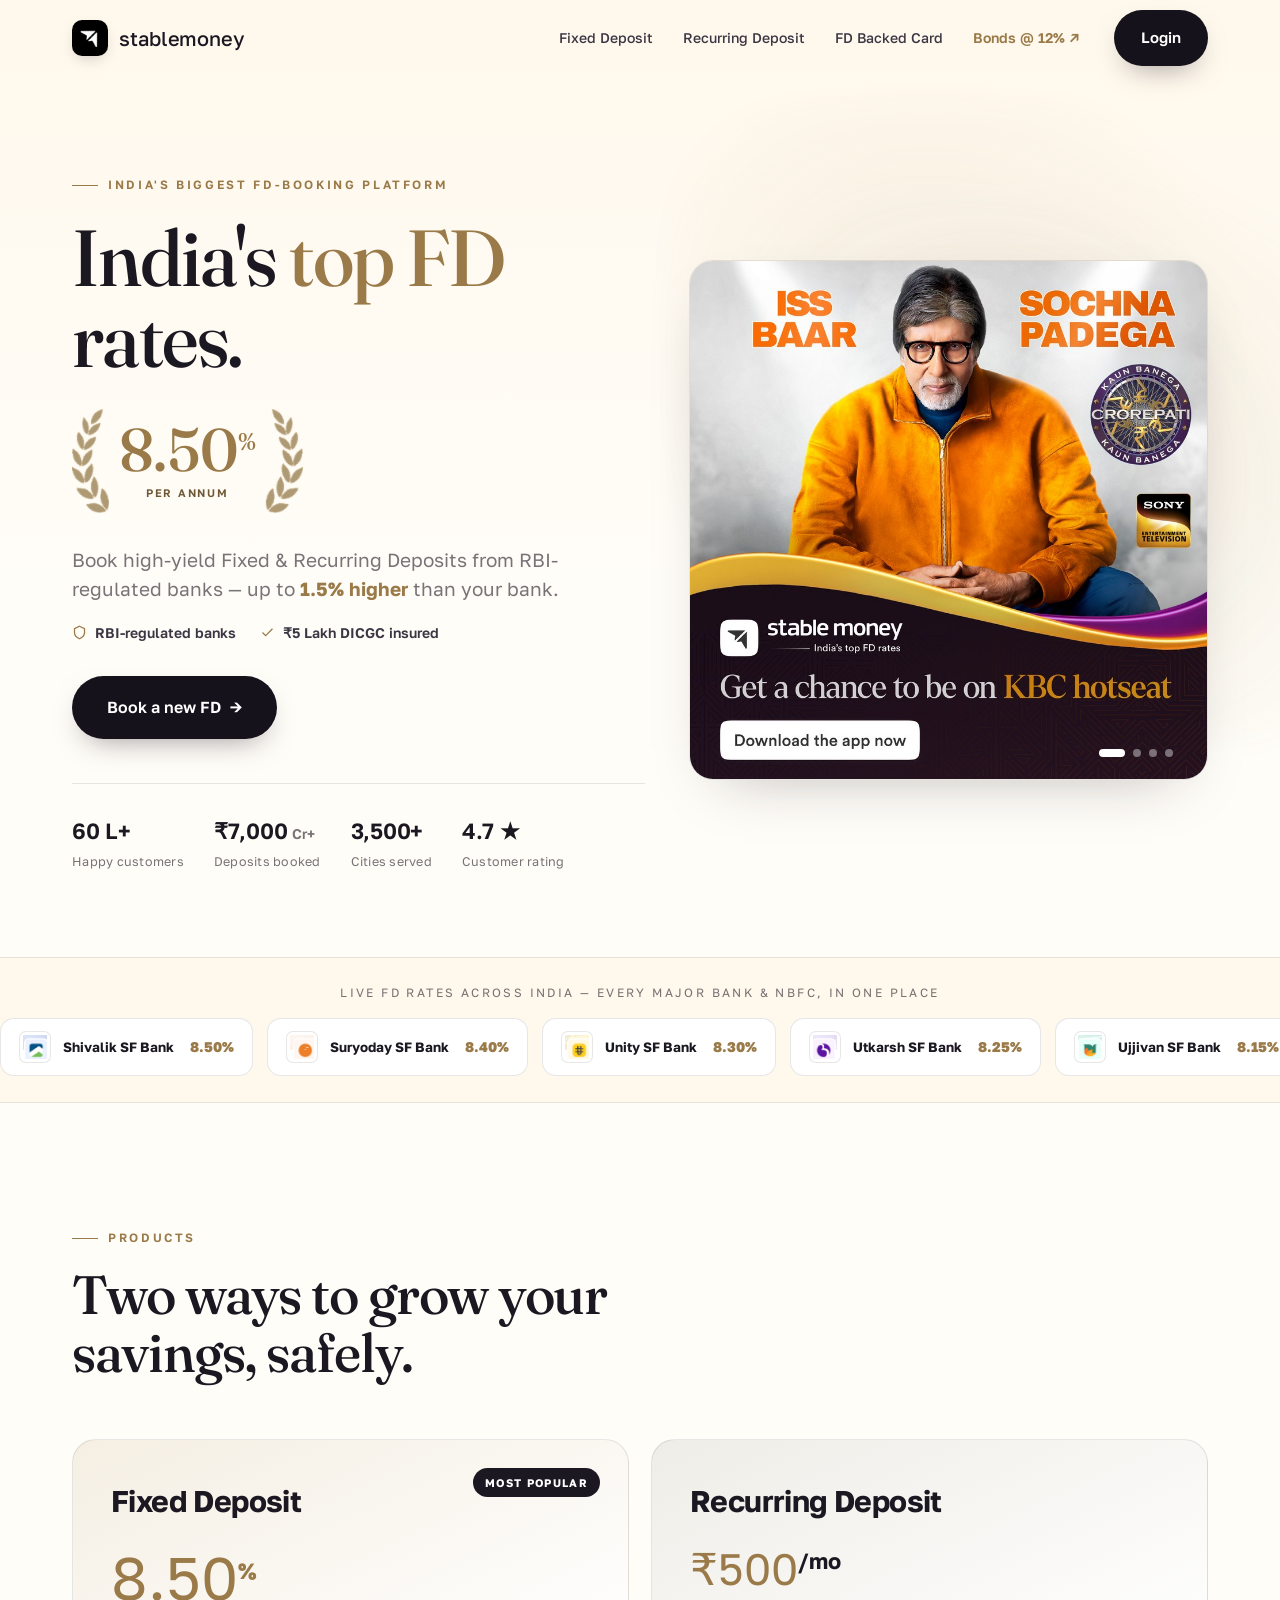
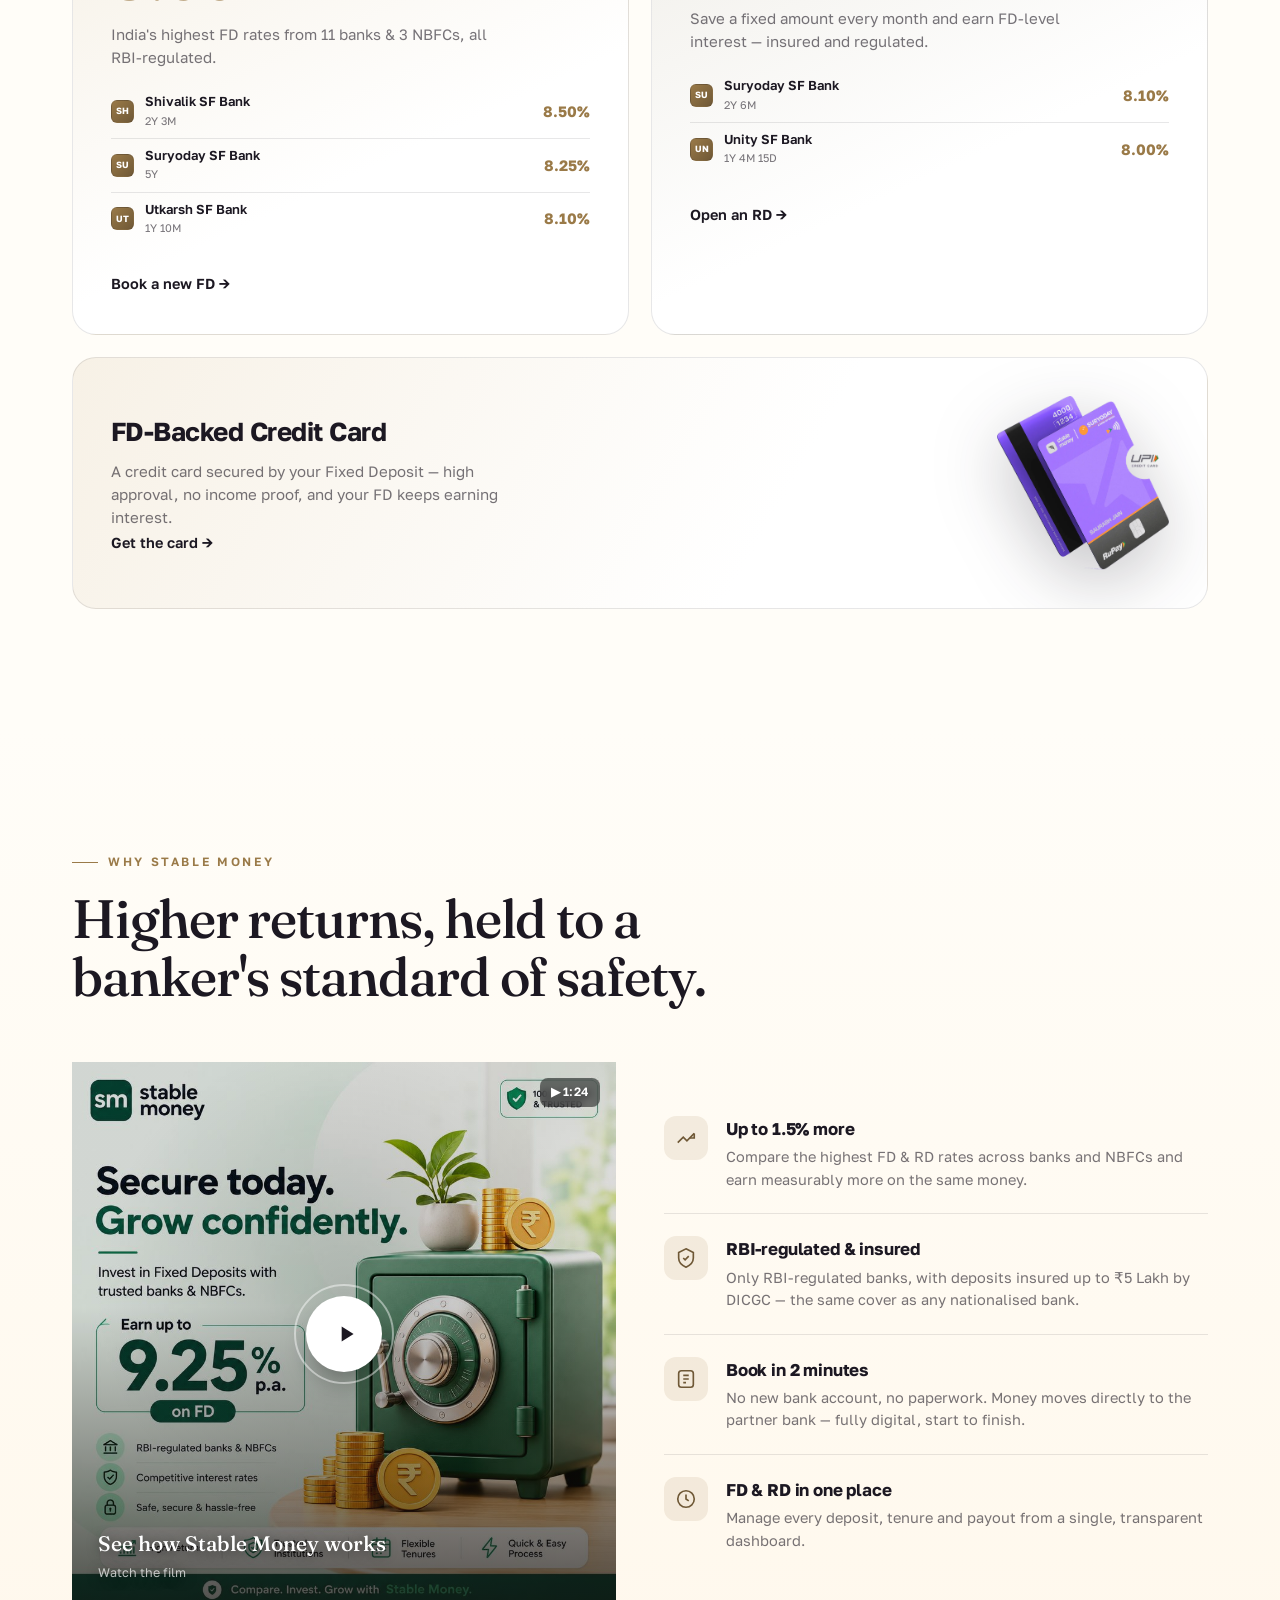
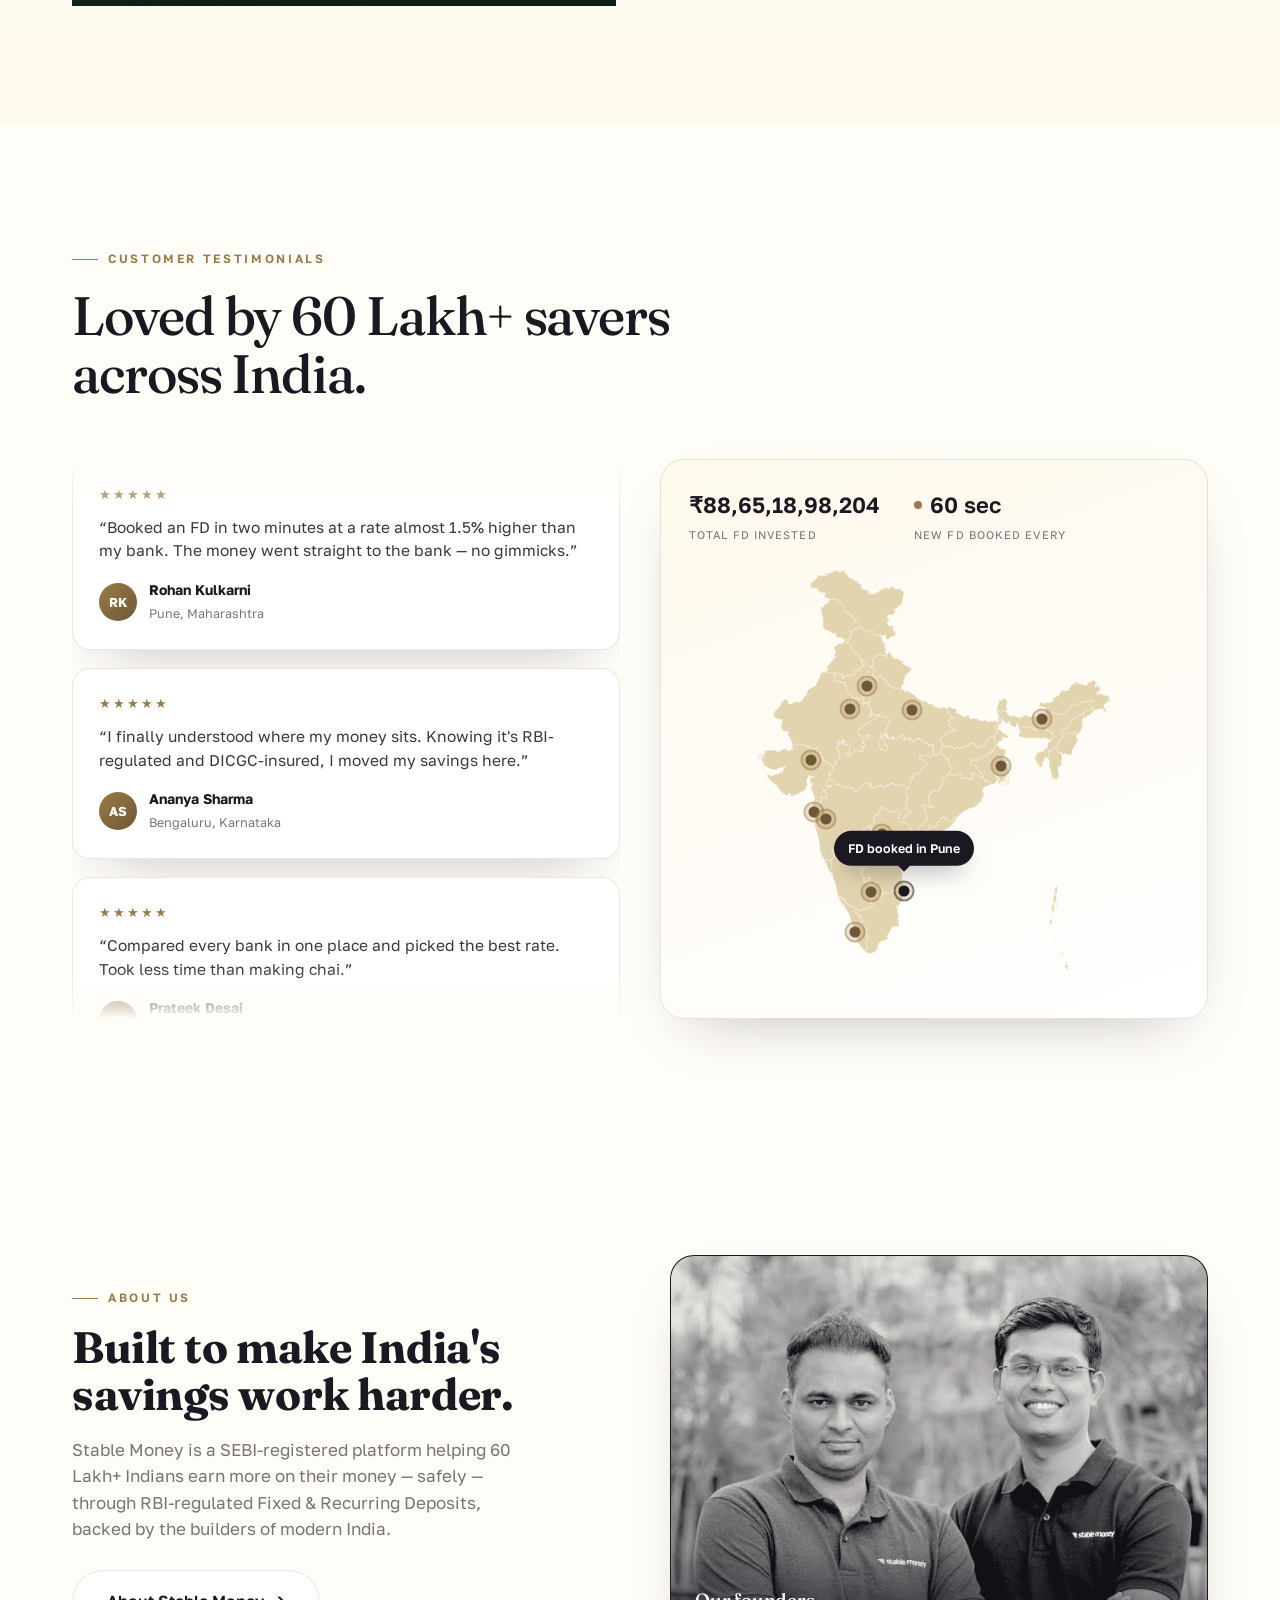
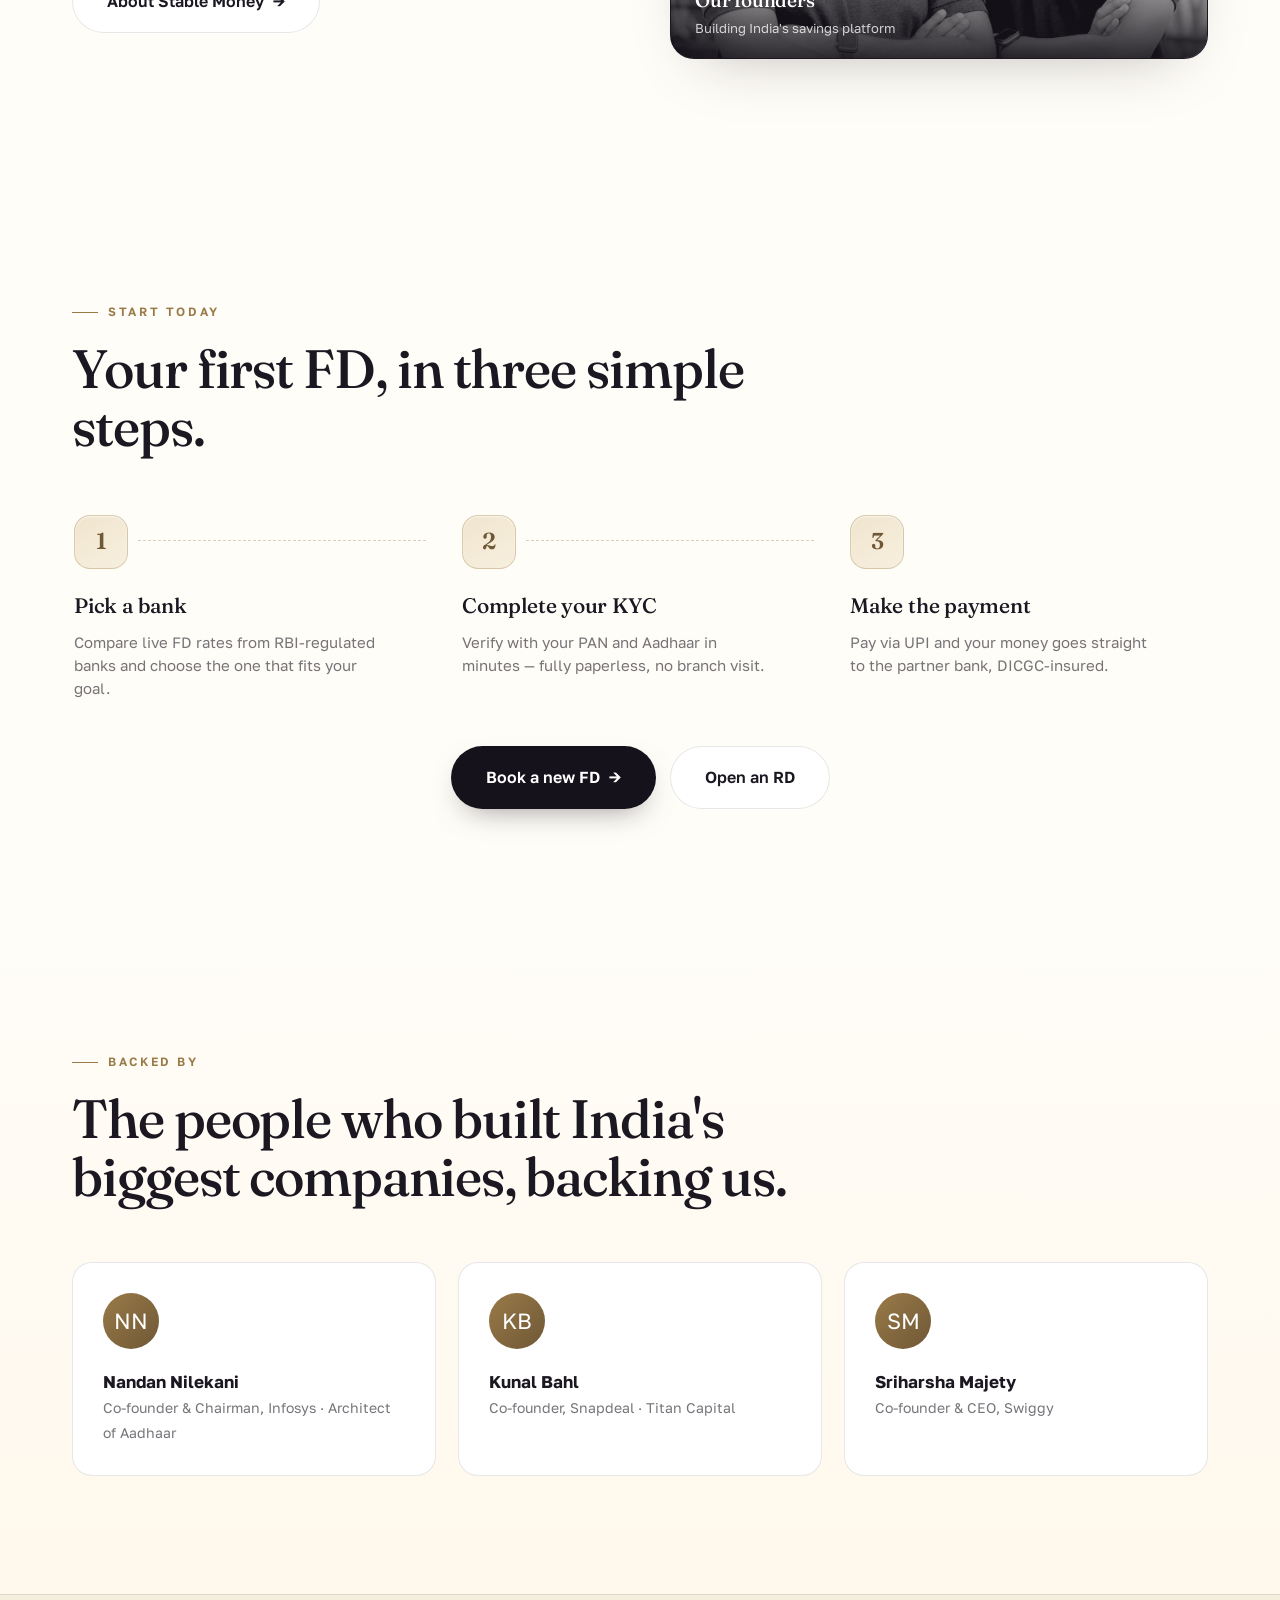
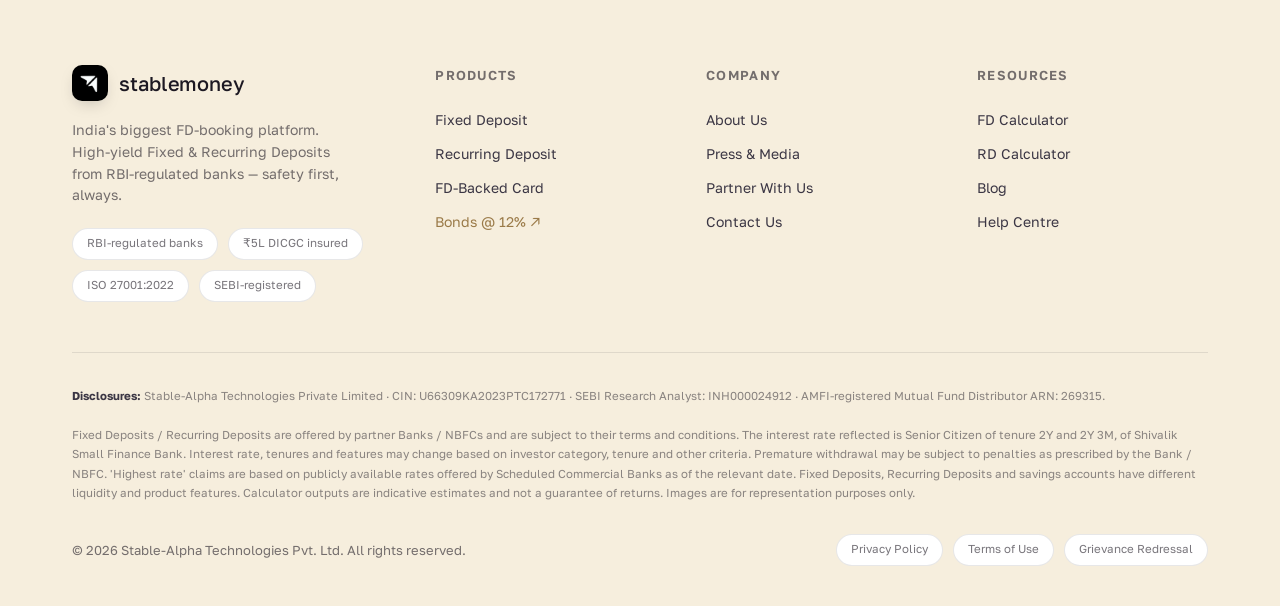
==== commit 2f203c2b: "Add files via upload" ====
--- a/index.html
+++ b/index.html
@@ -103,7 +103,7 @@
 .ban-dot.active{width:26px;background:#fff}
 .ticker-wrap{border-top:1px solid var(--line);border-bottom:1px solid var(--line);padding:26px 0;overflow:hidden;background:var(--cream)}
 .ticker-label{font-size:12px;letter-spacing:.2em;text-transform:uppercase;color:var(--muted);margin-bottom:16px;text-align:center}
-.ticker{display:flex;gap:14px;width:max-content;animation:scroll 34s linear infinite}
+.ticker{display:flex;gap:14px;width:max-content;animation:scroll 130s linear infinite}
 .ticker:hover{animation-play-state:paused}
 @keyframes scroll{to{transform:translateX(-50%)}}
 .chip{display:flex;align-items:center;gap:12px;flex:none;background:var(--white);border:1px solid var(--line);border-radius:14px;padding:12px 18px}
@@ -431,6 +431,8 @@
 .rt-row .btn{padding:10px 20px;font-size:13px;justify-self:start}
 /* FD bank table */
 .bank-tbl{border:1px solid var(--line);border-radius:22px;overflow:hidden;background:var(--white);box-shadow:var(--shadow)}
+.bank-tbl.scroll{max-height:430px;overflow-y:auto}
+.bank-tbl.scroll .bt-row.head{position:sticky;top:0;z-index:3;box-shadow:0 1px 0 var(--line)}
 .bt-row{display:grid;grid-template-columns:1.9fr .8fr .7fr 148px;gap:16px;align-items:center;padding:15px 24px;border-top:1px solid var(--line);transition:background .25s}
 .bt-row>div:nth-child(2),.bt-row>div:nth-child(3){text-align:center}
 .bt-row:not(.head):hover{background:var(--cream)}
@@ -466,11 +468,12 @@
 @media(max-width:560px){.fd-grid{grid-template-columns:1fr}.bt-row{grid-template-columns:1fr 120px;gap:10px;padding:14px 16px}.bt-row.head{display:none}}
 /* FD type cards (Groww-style subcategory grid) */
 .fdt-grid{display:grid;grid-template-columns:repeat(3,1fr);gap:20px}
-.fdt-card{position:relative;border:1px solid var(--line);border-radius:22px;padding:30px 28px;background:var(--white);cursor:pointer;overflow:hidden;transition:transform .45s var(--ease),box-shadow .45s,border-color .3s}
-.fdt-card:hover{transform:translateY(-5px);box-shadow:var(--shadow);border-color:rgba(154,122,72,.35)}
-.fdt-card::after{content:"";position:absolute;inset:0;background:radial-gradient(130% 90% at 100% 0,rgba(154,122,72,.07),transparent 58%);pointer-events:none}
-body.authed .fdt-card::after{background:radial-gradient(130% 90% at 100% 0,rgba(31,157,99,.09),transparent 58%)}
-.fdt-ic{display:block;width:60px;height:60px;color:var(--gold);margin-bottom:20px;position:relative;z-index:1}
+.fdt-card{position:relative;border:1px solid rgba(154,122,72,.26);border-radius:22px;padding:30px 28px;background:linear-gradient(165deg,#FFFFFF 0%,#F5EDDD 100%);cursor:pointer;overflow:hidden;transition:transform .45s var(--ease),box-shadow .45s,border-color .3s;box-shadow:0 14px 34px -24px rgba(28,24,34,.42)}
+.fdt-card:hover{transform:translateY(-6px);box-shadow:0 24px 48px -22px rgba(28,24,34,.5);border-color:rgba(154,122,72,.6)}
+.fdt-card::after{content:"";position:absolute;inset:0;background:radial-gradient(150% 100% at 100% 0,rgba(154,122,72,.14),transparent 52%);pointer-events:none}
+body.authed .fdt-card{background:linear-gradient(165deg,#FFFFFF 0%,#E8F5ED 100%);border-color:rgba(31,157,99,.3)}
+body.authed .fdt-card::after{background:radial-gradient(150% 100% at 100% 0,rgba(31,157,99,.16),transparent 52%)}
+.fdt-ic{display:block;width:62px;height:62px;color:var(--gold-deep);margin-bottom:20px;position:relative;z-index:1;filter:drop-shadow(0 6px 10px rgba(154,122,72,.18))}
 .fdt-ic svg{width:100%;height:100%;display:block}
 .fdt-card h3{font-family:var(--display);font-weight:500;font-size:21px;letter-spacing:-.01em;margin-bottom:9px;position:relative;z-index:1}
 .fdt-card p{color:var(--muted);font-size:14.5px;line-height:1.55;position:relative;z-index:1}
@@ -640,7 +643,7 @@
 .bk-chips{display:flex;gap:10px;justify-content:center;margin:18px 0 6px;flex-wrap:wrap}
 .bk-chip{border:1px solid var(--line);background:var(--white);border-radius:12px;padding:9px 16px;font-weight:600;font-size:14px;cursor:pointer;position:relative}
 .bk-chip.on{border-color:var(--cta);background:var(--cream)}
-.bk-chip .pop{position:absolute;top:-9px;left:50%;transform:translateX(-50%);background:rgba(31,157,99,.13);color:#15784B;font-size:9px;font-weight:800;letter-spacing:.04em;padding:2px 7px;border-radius:100px;white-space:nowrap}
+.bk-chip .pop{position:absolute;top:-10px;left:50%;transform:translateX(-50%);background:#E1F3E8;color:#15784B;font-size:9px;font-weight:800;letter-spacing:.04em;padding:3px 8px;border-radius:100px;white-space:nowrap;z-index:2;line-height:1.1;box-shadow:0 0 0 3px var(--white)}
 .bk-payoff{display:flex;justify-content:space-between;border-top:1px solid var(--line);margin-top:24px;padding-top:20px}
 .bk-payoff div{text-align:center;flex:1}
 .bk-payoff span{display:block;color:var(--muted);font-size:13px;margin-bottom:4px}
@@ -759,6 +762,48 @@
 .bp-p-trust{margin-top:14px;text-align:center;font-size:12.5px;color:#15784B;font-weight:600}
 @media(max-width:900px){.bp-grid{grid-template-columns:1fr}.bp-panel{position:static;order:-1}.bp-feat{grid-template-columns:1fr}}
 
+.calc-sel{width:100%;border:1px solid var(--line);border-radius:12px;padding:13px 15px;font-size:15px;background:var(--white);font-family:var(--sans);color:var(--ink);cursor:pointer;margin-top:6px;outline:none}
+.calc-sel:focus{border-color:var(--gold)}
+.founder-fig{margin:0;position:relative;border-radius:24px;overflow:hidden;border:1px solid var(--line);box-shadow:var(--shadow);background:var(--ink)}
+.founder-fig img{width:100%;display:block;aspect-ratio:4/3;object-fit:cover}
+.founder-fig figcaption{position:absolute;left:0;right:0;bottom:0;padding:38px 24px 18px;background:linear-gradient(to top,rgba(20,17,24,.85),rgba(20,17,24,0));color:#fff}
+.founder-fig figcaption b{display:block;font-family:var(--display);font-weight:500;font-size:19px;letter-spacing:-.01em}
+.founder-fig figcaption span{font-size:13px;color:rgba(255,255,255,.78)}
+.inv .av img{filter:grayscale(1) contrast(1.05)}
+.hiw3{display:grid;grid-template-columns:repeat(3,1fr);gap:28px;margin-top:20px;position:relative}
+.hiw-step{position:relative;padding:2px 2px 0}
+.hiw-num{width:54px;height:54px;border-radius:16px;background:linear-gradient(150deg,#F0E5CE,#F7EFDE);border:1px solid rgba(154,122,72,.3);color:var(--gold-deep);display:grid;place-items:center;font-family:var(--display);font-weight:600;font-size:23px;margin-bottom:20px;box-shadow:inset 0 1px 2px rgba(255,255,255,.7);position:relative;z-index:1}
+.hiw-step h3{font-family:var(--display);font-weight:500;font-size:21px;letter-spacing:-.01em;margin-bottom:9px}
+.hiw-step p{color:var(--muted);font-size:15px;line-height:1.55;max-width:34ch}
+.hiw-step:not(:last-child)::after{content:"";position:absolute;top:27px;left:66px;right:6px;height:0;border-top:1.6px dashed rgba(154,122,72,.35)}
+.hiw-cta{display:flex;gap:14px;justify-content:center;margin-top:46px}
+@media(max-width:820px){.hiw3{grid-template-columns:1fr;gap:26px}.hiw-step:not(:last-child)::after{display:none}.hiw-cta{flex-direction:column}}
+
+/* Compare rates */
+.cmp-band{display:flex;justify-content:space-between;align-items:center;gap:32px;border:1px solid rgba(154,122,72,.26);border-radius:22px;padding:32px 38px;background:linear-gradient(150deg,#FFFDF8,#F4ECDC);box-shadow:0 14px 34px -24px rgba(28,24,34,.42)}
+.cmp-band .btn{flex:none}
+@media(max-width:760px){.cmp-band{flex-direction:column;align-items:flex-start;gap:20px}}
+.cmp-pick{display:flex;flex-wrap:wrap;gap:10px;margin-bottom:8px}
+.cmp-chip{display:flex;align-items:center;gap:9px;border:1px solid var(--line);border-radius:100px;padding:7px 15px 7px 7px;cursor:pointer;background:var(--white);font-weight:600;font-size:13.5px;transition:all .2s}
+.cmp-chip:hover{border-color:rgba(154,122,72,.4)}
+.cmp-chip img{width:26px;height:26px;border-radius:8px;object-fit:cover;border:1px solid var(--line)}
+.cmp-chip.on{border-color:var(--cta);background:var(--cream)}
+.cmp-chip .x{color:var(--muted);font-weight:800;margin-left:2px;font-size:12px}
+.cmp-hint{color:var(--muted);font-size:13px;margin:8px 0 22px}
+.cmp-tbl{border:1px solid var(--line);border-radius:20px;overflow:hidden;background:var(--white);box-shadow:var(--shadow);overflow-x:auto}
+.cmp-grid{min-width:600px}
+.cmp-r{border-top:1px solid var(--line)}
+.cmp-r:first-child{border-top:none}
+.cmp-cell{padding:15px 16px;text-align:center;border-left:1px solid var(--line);font-size:15px;display:flex;align-items:center;justify-content:center}
+.cmp-cell:first-child{border-left:none;justify-content:flex-start;color:var(--muted);font-weight:600;font-size:13.5px}
+.cmp-head .cmp-cell{background:var(--cream);align-items:stretch}
+.cmp-bankhd{display:flex;flex-direction:column;align-items:center;gap:9px;padding:6px 4px;width:100%}
+.cmp-bankhd img{width:42px;height:42px;border-radius:12px;object-fit:cover;border:1px solid var(--line)}
+.cmp-bankhd b{font-size:13.5px;line-height:1.2}
+.cmp-bankhd .btn{padding:8px 18px;font-size:12.5px}
+.cmp-rate{font-family:var(--display);font-weight:600;font-size:19px}
+.cmp-rate.best{color:#1F9D63}
+.cmp-best-tag{display:inline-block;font-size:9px;font-weight:800;letter-spacing:.05em;color:#15784B;background:rgba(31,157,99,.13);padding:2px 6px;border-radius:100px;margin-left:6px;vertical-align:middle}
 </style>
 </head>
 <body>
@@ -806,7 +851,6 @@
         </div>
         <div class="hero-actions reveal d3">
           <a class="btn btn-primary btn-lg" onclick="go('fd')">Book a new FD <span class="arrow">→</span></a>
-          <a class="btn btn-ghost btn-lg" onclick="go('fd')">Compare rates</a>
         </div>
         <div class="hero-trust reveal d4">
           <div class="t"><b class="pv" data-count="60" data-suffix=" L+">0</b><span>Happy customers</span></div>
@@ -833,7 +877,7 @@
   </section>
 
   <div class="ticker-wrap">
-    <div class="wrap"><div class="ticker-label">Live rates from 11 banks &amp; 3 NBFCs — India's top FD rates</div></div>
+    <div class="wrap"><div class="ticker-label">Live FD rates across India — every major bank &amp; NBFC, in one place</div></div>
     <div class="ticker" id="ticker"></div>
   </div>
 
@@ -1076,6 +1120,35 @@
     </div>
   </section>
 
+  <section class="sec">
+    <div class="wrap feat2">
+      <div class="reveal">
+        <span class="eyebrow">About us</span>
+        <h2 class="serif" style="font-weight:700;font-size:clamp(30px,4vw,44px);line-height:1.08;letter-spacing:-.01em;margin-top:16px">Built to make India's savings work harder.</h2>
+        <p style="color:var(--muted);font-size:17px;margin-top:18px;max-width:470px">Stable Money is a SEBI-registered platform helping 60 Lakh+ Indians earn more on their money — safely — through RBI-regulated Fixed &amp; Recurring Deposits, backed by the builders of modern India.</p>
+        <a class="btn btn-ghost btn-lg" style="margin-top:28px" onclick="go('about')">About Stable Money <span class="arrow">→</span></a>
+      </div>
+      <figure class="founder-fig reveal d1">
+        <img src="[data-uri]" alt="The founders of Stable Money">
+        <figcaption><b>Our founders</b><span>Building India's savings platform</span></figcaption>
+      </figure>
+    </div>
+  </section>
+
+  <section class="sec">
+    <div class="wrap">
+      <div class="sec-head reveal"><span class="eyebrow">Start today</span><h2>Your first FD, in three simple steps.</h2></div>
+      <div class="hiw3 reveal d1">
+        <div class="hiw-step"><div class="hiw-num">1</div><h3>Pick a bank</h3><p>Compare live FD rates from RBI-regulated banks and choose the one that fits your goal.</p></div>
+        <div class="hiw-step"><div class="hiw-num">2</div><h3>Complete your KYC</h3><p>Verify with your PAN and Aadhaar in minutes — fully paperless, no branch visit.</p></div>
+        <div class="hiw-step"><div class="hiw-num">3</div><h3>Make the payment</h3><p>Pay via UPI and your money goes straight to the partner bank, DICGC-insured.</p></div>
+      </div>
+      <div class="hiw-cta reveal d2">
+        <a class="btn btn-primary btn-lg" onclick="go('fd')">Book a new FD <span class="arrow">→</span></a>
+        <a class="btn btn-ghost btn-lg" onclick="go('rd')">Open an RD</a>
+      </div>
+    </div>
+  </section>
   <section class="sec why">
     <div class="wrap">
       <div class="sec-head reveal"><span class="eyebrow">Backed by</span><h2>The people who built India's<br>biggest companies, backing us.</h2></div>
@@ -1083,38 +1156,6 @@
         <div class="inv reveal d1"><div class="av"><img src="https://assets.stablemoney.in/web-frontend/website/nandan.webp" alt="Nandan Nilekani" onerror="this.remove()">NN</div><b>Nandan Nilekani</b><span>Co-founder &amp; Chairman, Infosys · Architect of Aadhaar</span></div>
         <div class="inv reveal d2"><div class="av"><img src="https://assets.stablemoney.in/web-frontend/website/kunal.webp" alt="Kunal Bahl" onerror="this.remove()">KB</div><b>Kunal Bahl</b><span>Co-founder, Snapdeal · Titan Capital</span></div>
         <div class="inv reveal d3"><div class="av"><img src="https://assets.stablemoney.in/web-frontend/website/sriharsha.webp" alt="Sriharsha Majety" onerror="this.remove()">SM</div><b>Sriharsha Majety</b><span>Co-founder &amp; CEO, Swiggy</span></div>
-      </div>
-    </div>
-  </section>
-
-  <section class="sec" style="padding-top:0">
-    <div class="wrap">
-      <div class="cta-in reveal">
-        <span class="eyebrow">Start today</span>
-        <h2>Book your first FD in<br>under two minutes.</h2>
-        <p>Join 60 Lakh+ Indians earning more on their savings. Book your first FD and get a ₹100 Amazon voucher.</p>
-        <div class="hero-actions">
-          <a class="btn btn-primary btn-lg" onclick="go('fd')">Book a new FD <span class="arrow">→</span></a>
-          <a class="btn btn-ghost btn-lg" onclick="go('rd')">Open an RD</a>
-        </div>
-      </div>
-    </div>
-  </section>
-  <section class="sec">
-    <div class="wrap feat2">
-      <div class="reveal">
-        <span class="eyebrow">About us</span>
-        <h2 class="serif" style="font-weight:700;font-size:clamp(30px,4vw,44px);line-height:1.08;letter-spacing:-.01em;margin-top:16px">Built to make India's savings work harder.</h2>
-        <p style="color:var(--muted);font-size:17px;margin-top:18px;max-width:470px">Stable Money is a SEBI-registered platform helping 60 Lakh+ Indians earn more on their money — safely — through RBI-regulated Fixed &amp; Recurring Deposits, backed by the builders of modern India.</p>
-        <a class="btn btn-ghost btn-lg" style="margin-top:28px" onclick="go('about')">About Stable Money <span class="arrow">→</span></a>
-      </div>
-      <div class="panel reveal d1">
-        <div style="display:grid;grid-template-columns:1fr 1fr;gap:24px">
-          <div><b style="font-family:var(--display);font-size:32px;font-weight:600">60 L+</b><div style="color:var(--muted);font-size:13px;margin-top:4px">Customers investing</div></div>
-          <div><b style="font-family:var(--display);font-size:32px;font-weight:600">₹7,000 Cr+</b><div style="color:var(--muted);font-size:13px;margin-top:4px">Deposits booked</div></div>
-          <div><b style="font-family:var(--display);font-size:32px;font-weight:600">SEBI</b><div style="color:var(--muted);font-size:13px;margin-top:4px">Registered platform</div></div>
-          <div><b style="font-family:var(--display);font-size:32px;font-weight:600">ISO 27001</b><div style="color:var(--muted);font-size:13px;margin-top:4px">2022 certified</div></div>
-        </div>
       </div>
     </div>
   </section>
@@ -1238,8 +1279,7 @@
   </section>
   <section class="sec" style="padding-top:60px">
     <div class="wrap">
-      <div class="sec-head reveal"><span class="eyebrow">All partner banks</span><h2>Every FD rate, ranked in one place.</h2><p class="sec-sub">Choose from 11 banks and 3 NBFCs — all RBI-regulated and DICGC-insured up to ₹5 Lakh.</p></div>
-      <div class="bank-tbl reveal d1" id="bankTbl">
+      <div class="bank-tbl scroll reveal d1" id="bankTbl">
         <div class="bt-row head"><div>Bank / NBFC</div><div>Rate (p.a.)</div><div class="bt-ten">Tenure</div><div></div></div>
       </div>
       <p style="color:var(--muted);font-size:13px;margin-top:16px">Rates shown are indicative senior-citizen rates at the listed tenure. Live rates update in the platform.</p>
@@ -1249,6 +1289,14 @@
     <div class="wrap">
       <div class="sec-head reveal"><span class="eyebrow">Find your FD</span><h2>Find the FD that matches your goal.</h2><p class="sec-sub">Pick a category to explore rates, tenures and the banks that offer it.</p></div>
       <div class="fdt-grid reveal d1" id="fdtGrid"></div>
+    </div>
+  </section>
+  <section class="sec" style="padding-top:0">
+    <div class="wrap">
+      <div class="cmp-band reveal">
+        <div><span class="eyebrow">Compare</span><h2 class="serif" style="font-weight:700;font-size:clamp(23px,3vw,32px);letter-spacing:-.01em;margin-top:10px">Not sure which bank? Compare them side by side.</h2><p style="color:var(--muted);margin-top:10px;max-width:52ch">Pick any 2–4 banks and see their FD rates across tenures in one clean view.</p></div>
+        <a class="btn btn-primary btn-lg" onclick="openCompare('fd')">Compare bank rates <span class="arrow">→</span></a>
+      </div>
     </div>
   </section>
   <section class="sec how" id="calc">
@@ -1256,9 +1304,10 @@
       <div class="sec-head reveal"><span class="eyebrow">FD calculator</span><h2>See exactly what you'll earn.</h2></div>
       <div class="calc reveal d1">
         <div class="calc-in">
+          <div class="field"><div class="lab"><span>Bank / NBFC</span><span style="display:flex;align-items:center;gap:9px"><span style="font-size:12.5px;color:var(--muted);font-weight:600">Senior citizen</span><span class="bk-tog" id="fdSrTog"></span></span></div><select id="fdBank" class="calc-sel"></select></div>
           <div class="field"><div class="lab"><span>Investment amount</span><b id="fdAmtLab">₹1,00,000</b></div><input type="range" id="fdAmt" min="5000" max="2000000" step="5000" value="100000" /><div class="mnmx"><span>₹5,000</span><span>₹20,00,000</span></div></div>
           <div class="field"><div class="lab"><span>Tenure</span><b id="fdTenLab">3 years</b></div><input type="range" id="fdTen" min="1" max="10" step="1" value="3" /><div class="mnmx"><span>1 year</span><span>10 years</span></div></div>
-          <div class="field" style="margin-bottom:0"><div class="lab"><span>Interest rate</span><b id="fdRateLab">8.50%</b></div><input type="range" id="fdRate" min="6" max="9" step="0.05" value="8.5" /><div class="mnmx"><span>6.00%</span><span>9.00%</span></div></div>
+          <div class="field" style="margin-bottom:0"><div class="lab"><span>Interest rate</span><b id="fdRateLab">8.50%</b></div><input type="range" id="fdRate" min="6" max="9.5" step="0.05" value="8.5" /><div class="mnmx"><span>6.00%</span><span>9.50%</span></div></div>
         </div>
         <div class="calc-out">
           <div class="lbl">Maturity value</div>
@@ -1333,7 +1382,7 @@
       <h1 class="reveal d1">Save a little every month.<br>Earn <em style="color:var(--green-soft)">FD-level rates.</em></h1>
       <p class="reveal d2">Put away a fixed amount each month — from just ₹500 — and let it compound at rates far above a savings account. RBI-regulated and DICGC-insured up to ₹5 Lakh.</p>
       <div class="hero-actions reveal d3" style="margin-top:32px">
-        <a class="btn btn-primary btn-lg" href="#rdcalc">Open an RD <span class="arrow">→</span></a>
+        <a class="btn btn-primary btn-lg" href="#rdBanks">Open an RD <span class="arrow">→</span></a>
         <a class="btn btn-ghost btn-lg" href="#rdcalc">Calculate returns</a>
       </div>
     </div>
@@ -1345,6 +1394,20 @@
         <div class="vcard trust reveal d2"><div class="ic"><svg width="24" height="24" viewBox="0 0 24 24" fill="none" stroke="currentColor" stroke-width="1.8"><path d="M3 17l6-6 4 4 8-8"/></svg></div><h3>FD-level interest</h3><p>Earn interest comparable to a Fixed Deposit — far more than money idling in a savings account.</p></div>
         <div class="vcard trust reveal d3"><div class="ic"><svg width="24" height="24" viewBox="0 0 24 24" fill="none" stroke="currentColor" stroke-width="1.8"><path d="M12 2l8 4v6c0 5-3.5 8-8 10-4.5-2-8-5-8-10V6z"/></svg></div><h3>Insured &amp; regulated</h3><p>RBI-regulated partner banks, with deposits insured up to ₹5 Lakh by DICGC.</p></div>
         <div class="vcard trust reveal d4"><div class="ic"><svg width="24" height="24" viewBox="0 0 24 24" fill="none" stroke="currentColor" stroke-width="1.8"><circle cx="12" cy="12" r="9"/><path d="M12 7v5l3 2"/></svg></div><h3>Auto every month</h3><p>Set it once and your monthly contribution is handled automatically. Discipline, on autopilot.</p></div>
+      </div>
+    </div>
+  </section>
+  <section class="sec" style="padding-top:0" id="rdBanks">
+    <div class="wrap">
+      <div class="sec-head reveal"><span class="eyebrow" style="color:var(--green-soft)">All partner banks</span><h2>Compare Recurring Deposit rates.</h2><p class="sec-sub">Save monthly with RBI-regulated banks — all DICGC-insured up to ₹5 Lakh.</p></div>
+      <div class="bank-tbl scroll reveal d1" id="rdBankTbl"><div class="bt-row head"><div>Bank / NBFC</div><div>Rate (p.a.)</div><div class="bt-ten">Tenure</div><div></div></div></div>
+    </div>
+  </section>
+  <section class="sec" style="padding-top:0">
+    <div class="wrap">
+      <div class="cmp-band reveal">
+        <div><span class="eyebrow" style="color:var(--green-soft)">Compare</span><h2 class="serif" style="font-weight:700;font-size:clamp(23px,3vw,32px);letter-spacing:-.01em;margin-top:10px">Compare Recurring Deposit rates side by side.</h2><p style="color:var(--muted);margin-top:10px;max-width:52ch">Pick any 2–4 banks and compare their RD rates across tenures in one view.</p></div>
+        <a class="btn btn-primary btn-lg" onclick="openCompare('rd')">Compare RD rates <span class="arrow">→</span></a>
       </div>
     </div>
   </section>
@@ -1373,6 +1436,20 @@
     </div>
   </section>
   <div class="wrap" style="padding-bottom:80px"><div class="obpp reveal"><b>FD / RD disclaimer:</b> Recurring Deposits are offered by partner Banks / NBFCs and are subject to their terms and conditions. Interest rate, tenures and features may change based on investor category, tenure and other criteria. Premature withdrawal may be subject to penalties as prescribed by the Bank / NBFC. Calculator outputs are indicative estimates, not a guarantee of returns. Images are for representation purposes only.</div></div>
+</main>
+
+<main id="compare" class="page">
+  <section class="page-hero"><div class="wrap">
+    <div class="crumb" id="cmpCrumb"></div>
+    <h1 id="cmpH1" style="max-width:20ch">Compare FD rates side by side</h1>
+    <p id="cmpIntro" class="reveal in">Pick 2 to 4 banks to compare their rates across tenures.</p>
+  </div></section>
+  <section class="sec" style="padding-top:24px"><div class="wrap">
+    <div class="cmp-pick" id="cmpPick"></div>
+    <div class="cmp-hint">Select 2–4 banks · tap a selected bank to remove it.</div>
+    <div id="cmpTbl"></div>
+    <p style="color:var(--muted);font-size:13px;margin-top:16px">Rates shown are indicative and for illustration. Live rates update in the platform.</p>
+  </div></section>
 </main>
 
 <main id="card" class="page">
@@ -1512,9 +1589,15 @@
 function runReveals(){document.querySelectorAll('.page.active .reveal:not(.in)').forEach(el=>io.observe(el))}
 function maybeCount(scope){scope.querySelectorAll('[data-count]').forEach(el=>{if(el.dataset.done)return;el.dataset.done='1';const target=+el.dataset.count,suf=el.dataset.suffix||'';const dur=1400,t0=performance.now();function tick(now){const p=Math.min((now-t0)/dur,1),e=1-Math.pow(1-p,3);let v=target*e;el.textContent=(target>=1000?Math.round(v).toLocaleString('en-IN'):Math.round(v))+suf;if(p<1)requestAnimationFrame(tick)}requestAnimationFrame(tick)})}
 function resetCounts(){document.querySelectorAll('.page.active [data-count]').forEach(el=>{el.dataset.done='';el.textContent='0'})}
-const banks=[['Shivalik.png','Shivalik SF Bank','8.50%'],['Suryoday.png','Suryoday SF Bank','8.40%'],['Unity.png','Unity SF Bank','8.30%'],['UtkarshNew.webp','Utkarsh SF Bank','8.25%'],['Ujjivan.png','Ujjivan SF Bank','8.15%'],['AU.webp','AU SF Bank','7.85%'],['Shriram.png','Shriram Finance','8.60%'],['Bajaj.png','Bajaj Finance','8.60%']];
-const tick=document.getElementById('ticker');const set=[...banks,...banks];
-tick.innerHTML=set.map(b=>{const ini=b[1].replace(/ (SF Bank|Finance|Bank)/,"").slice(0,2).toUpperCase();return `<div class="chip"><span class="chip-ic"><img class="chip-logo" src="https://assets.stablemoney.in/bank-logos/${b[0]}" alt="${b[1]}" loading="lazy" onerror="this.closest(\'.chip-ic\').classList.add(\'fail\')"><em class="chip-fb">${ini}</em></span><b>${b[1]}</b><span class="rt">${b[2]}</span></div>`}).join('');
+const banks=[['Shivalik.png','Shivalik SF Bank','8.50%'],['Suryoday.png','Suryoday SF Bank','8.40%'],['Unity.png','Unity SF Bank','8.30%'],['UtkarshNew.webp','Utkarsh SF Bank','8.25%'],['Ujjivan.png','Ujjivan SF Bank','8.15%'],['AU.webp','AU SF Bank','7.90%'],['','Jana SF Bank','8.20%'],['','Equitas SF Bank','8.10%'],['','ESAF SF Bank','8.25%'],['','slice SF Bank','7.75%'],['Shriram.png','Shriram Finance','8.60%'],['Bajaj.png','Bajaj Finance','8.10%'],['','Mahindra Finance','7.80%'],['','LIC Housing Finance','7.75%'],['','PNB Housing Finance','7.85%'],['','Sundaram Finance','7.90%'],['','HDFC Bank','7.10%'],['','ICICI Bank','7.10%'],['','Axis Bank','7.10%'],['','Kotak Mahindra Bank','7.20%'],['','State Bank of India','7.10%'],['','Bank of Baroda','7.15%'],['','Punjab National Bank','7.10%'],['','Canara Bank','7.25%'],['','Union Bank of India','7.20%'],['','IndusInd Bank','7.75%'],['','RBL Bank','7.70%'],['','IDFC FIRST Bank','7.50%'],['','YES Bank','7.75%'],['','Federal Bank','7.30%'],['','Bandhan Bank','7.85%'],['','South Indian Bank','7.30%'],['','Indian Overseas Bank','7.10%']];
+const tick=document.getElementById('ticker');
+function buildTicker(){if(!tick)return;var byName={};if(typeof FD_BANKS!=='undefined'){FD_BANKS.forEach(function(b){byName[b.n]=b.k;});}
+  var set=[...banks,...banks];
+  tick.innerHTML=set.map(function(b){var ini=b[1].replace(/ (SF Bank|Finance|Bank)/,"").slice(0,2).toUpperCase();
+    var k=byName[b[1]];var src=(k&&typeof FD_LOGO!=='undefined'&&FD_LOGO[k])?FD_LOGO[k]:(b[0]?('https://assets.stablemoney.in/bank-logos/'+b[0]):'');
+    var ic=src?('<span class="chip-ic"><img class="chip-logo" src="'+src+'" alt="'+b[1]+'" loading="lazy" onerror="this.closest(\'.chip-ic\').classList.add(\'fail\')"><em class="chip-fb">'+ini+'</em></span>'):('<span class="chip-ic fail"><em class="chip-fb">'+ini+'</em></span>');
+    return '<div class="chip">'+ic+'<b>'+b[1]+'</b><span class="rt">'+b[2]+'</span></div>';}).join('');}
+document.addEventListener('DOMContentLoaded',buildTicker);
 const bTrack=document.getElementById('bannerTrack'),bDotsWrap=document.getElementById('banDots');
 let bIdx=0,bCount=0,bTimer=null;
 function bGo(i){if(!bTrack)return;bIdx=(i%bCount+bCount)%bCount;bTrack.style.transform='translateX(-'+(bIdx*100)+'%)';[...bDotsWrap.children].forEach((d,k)=>d.classList.toggle('active',k===bIdx))}
@@ -1522,10 +1605,22 @@
 if(bTrack){bCount=bTrack.children.length;for(let i=0;i<bCount;i++){const d=document.createElement('button');d.className='ban-dot'+(i===0?' active':'');d.setAttribute('aria-label','Offer '+(i+1));d.onclick=(e)=>{e.stopPropagation();bGo(i);bAuto()};bDotsWrap.appendChild(d)}bAuto();const bw=document.getElementById('banners');bw.addEventListener('mouseenter',()=>clearInterval(bTimer));bw.addEventListener('mouseleave',bAuto)}
 function inr(n){return '₹'+Math.round(n).toLocaleString('en-IN')}
 const fdAmt=document.getElementById('fdAmt'),fdTen=document.getElementById('fdTen'),fdRate=document.getElementById('fdRate');
+var fdBankSel=document.getElementById('fdBank'),fdSrTog=document.getElementById('fdSrTog'),fdSrOn=false,fdBase=8.5;
 function fdCalc(){const P=+fdAmt.value,Y=+fdTen.value,R=+fdRate.value/100,n=4,A=P*Math.pow(1+R/n,n*Y);
-  document.getElementById('fdAmtLab').textContent=inr(P);document.getElementById('fdTenLab').textContent=Y+(Y===1?' year':' years');document.getElementById('fdRateLab').textContent=(+fdRate.value).toFixed(2)+'%';
+  document.getElementById('fdAmtLab').textContent=inr(P);document.getElementById('fdTenLab').textContent=Y+(Y===1?' year':' years');
+  document.getElementById('fdRateLab').textContent=(+fdRate.value).toFixed(2)+'%'+(fdSrOn?' · senior':'');
   document.getElementById('fdMat').textContent=inr(A);document.getElementById('fdInv').textContent=inr(P);document.getElementById('fdInt').textContent=inr(A-P)}
-[fdAmt,fdTen,fdRate].forEach(s=>s&&s.addEventListener('input',fdCalc));if(fdAmt)fdCalc();
+function fdApply(){var r=fdBase+(fdSrOn?0.5:0);r=Math.max(6,Math.min(9.5,r));fdRate.value=r;fdCalc();}
+function fdInitBanks(){if(!fdBankSel||typeof FD_BANKS==='undefined'||fdBankSel.options.length)return;
+  var _o='<option value="custom">Custom rate (enter manually)</option>';
+  FD_BANKS.slice().sort(function(a,b){return b.r-a.r;}).forEach(function(b){_o+='<option value="'+b.k+'" data-r="'+b.r+'">'+b.n+' \u2014 '+b.r.toFixed(2)+'%</option>';});
+  fdBankSel.innerHTML=_o;fdBankSel.value='suryoday';fdBase=8.5;fdApply();}
+if(fdBankSel)fdBankSel.addEventListener('change',function(){if(fdBankSel.value==='custom'){fdBase=+fdRate.value-(fdSrOn?0.5:0);}else{fdBase=parseFloat(fdBankSel.options[fdBankSel.selectedIndex].getAttribute('data-r'));}fdApply();});
+if(fdSrTog)fdSrTog.addEventListener('click',function(){fdSrOn=!fdSrOn;fdSrTog.classList.toggle('on',fdSrOn);fdApply();});
+[fdAmt,fdTen].forEach(s=>s&&s.addEventListener('input',fdCalc));
+if(fdRate)fdRate.addEventListener('input',function(){fdBase=+fdRate.value-(fdSrOn?0.5:0);if(fdBankSel)fdBankSel.value='custom';fdCalc();});
+if(fdAmt)fdCalc();
+document.addEventListener('DOMContentLoaded',fdInitBanks);
 const rdAmt=document.getElementById('rdAmt'),rdTen=document.getElementById('rdTen'),rdRate=document.getElementById('rdRate');
 function rdCalc(){const P=+rdAmt.value,Y=+rdTen.value,i=(+rdRate.value/100)/12,N=Y*12;let M=0;for(let k=1;k<=N;k++){M+=P*Math.pow(1+i,N-k+1)}const inv=P*N;
   document.getElementById('rdAmtLab').textContent=inr(P);document.getElementById('rdTenLab').textContent=Y+(Y===1?' year':' years');document.getElementById('rdRateLab').textContent=(+rdRate.value).toFixed(2)+'%';
@@ -1632,7 +1727,7 @@
 <script>
 var FD_LOGO={"suryoday": "[data-uri]", "unity": "[data-uri]", "shivalik": "[data-uri]", "ujjivan": "[data-uri]", "utkarsh": "[data-uri]", "au": "[data-uri]", "mahindra": "[data-uri]", "bajaj": "[data-uri]", "slice": "[data-uri]", "indusind": "[data-uri]", "rbl": "[data-uri]", "southindian": "[data-uri]", "iob": "[data-uri]"};
 var FD_BANKS=[{"k": "suryoday", "n": "Suryoday SF Bank", "t": "Small Finance Bank", "r": 8.5, "ten": "2Y 3M", "cta": "Book Now", "cats": ["high", "short", "senior"], "note": ""}, {"k": "unity", "n": "Unity SF Bank", "t": "Small Finance Bank", "r": 8.5, "ten": "3Y", "cta": "Book Now", "cats": ["high", "monthly", "instant", "senior"], "note": "Monthly payout"}, {"k": "shivalik", "n": "Shivalik SF Bank", "t": "Small Finance Bank", "r": 8.5, "ten": "2Y", "cta": "Know More", "cats": ["high", "instant", "tax", "senior"], "note": ""}, {"k": "ujjivan", "n": "Ujjivan SF Bank", "t": "Small Finance Bank", "r": 8.3, "ten": "2Y", "cta": "Know More", "cats": ["high", "monthly", "tax", "senior"], "note": ""}, {"k": "utkarsh", "n": "Utkarsh SF Bank", "t": "Small Finance Bank", "r": 8.25, "ten": "2Y", "cta": "Know More", "cats": ["high", "short", "tax", "senior"], "note": ""}, {"k": "au", "n": "AU SF Bank", "t": "Small Finance Bank", "r": 7.9, "ten": "2Y", "cta": "Know More", "cats": ["short", "instant", "tax", "senior"], "note": ""}, {"k": "mahindra", "n": "Mahindra Finance", "t": "NBFC", "r": 7.8, "ten": "3Y", "cta": "Know More", "cats": ["monthly", "senior"], "note": ""}, {"k": "bajaj", "n": "Bajaj Finance", "t": "NBFC", "r": 7.75, "ten": "3Y", "cta": "Book Now", "cats": ["short", "monthly", "instant", "senior"], "note": ""}, {"k": "slice", "n": "slice SF Bank", "t": "Small Finance Bank", "r": 7.75, "ten": "1Y", "cta": "Know More", "cats": ["short", "instant", "senior"], "note": ""}, {"k": "indusind", "n": "IndusInd Bank", "t": "Scheduled Bank", "r": 7.75, "ten": "2Y", "cta": "Know More", "cats": ["monthly", "tax", "senior"], "note": "Newly added"}, {"k": "rbl", "n": "RBL Bank", "t": "Scheduled Bank", "r": 7.7, "ten": "2Y", "cta": "Know More", "cats": ["monthly", "instant", "tax", "senior"], "note": ""}, {"k": "southindian", "n": "South Indian Bank", "t": "Scheduled Bank", "r": 7.3, "ten": "1Y", "cta": "Know More", "cats": ["short", "tax", "senior"], "note": ""}, {"k": "iob", "n": "Indian Overseas Bank", "t": "Scheduled Bank", "r": 7.1, "ten": "1Y", "cta": "Know More", "cats": ["monthly", "tax", "senior"], "note": ""}];
-var FD_TYPES=[{"k": "high", "name": "High Returns FD", "cat": "high", "svg": "<svg viewBox=\"0 0 48 48\" fill=\"none\"><rect x=\"5\" y=\"5\" width=\"38\" height=\"38\" rx=\"11\" fill=\"currentColor\" opacity=\".12\"/><path d=\"M13 31l7-7 5 5 10-11\" stroke=\"currentColor\" stroke-width=\"2.6\" stroke-linecap=\"round\" stroke-linejoin=\"round\"/><path d=\"M30 18h6v6\" stroke=\"currentColor\" stroke-width=\"2.6\" stroke-linecap=\"round\" stroke-linejoin=\"round\"/></svg>", "blurb": "Chase the top FD rates in India \u2014 up to 8.50% p.a. from RBI-regulated banks.", "h1": "High Return Fixed Deposits \u2014 earn up to 8.50% p.a.", "h2": "Top-yielding FDs, ranked highest first.", "intro": "Book the highest-yielding fixed deposits in India from RBI-regulated Small Finance Banks and NBFCs \u2014 every one DICGC-insured up to \u20b95 Lakh. Compare live rates and lock in up to 1.5% more than large private banks, in under two minutes.", "whyH": "More return, same safety.", "benefits": ["<b>Up to 1.5% higher</b> than large private banks on the same tenure.", "<b>DICGC-insured to \u20b95 Lakh</b> per bank, per PAN, backed by the RBI.", "<b>No new bank account</b> \u2014 money goes straight to the partner bank.", "<b>Book in under 2 minutes</b> with just your PAN, fully paperless."], "faqs": [["What is a high-return FD?", "A high-return FD is a fixed deposit that pays a materially higher interest rate than a typical large-bank FD \u2014 usually offered by Small Finance Banks and NBFCs. On Stable Money these currently go up to 8.50% p.a. for senior citizens."], ["Are high-return FDs from Small Finance Banks safe?", "Yes. Every partner bank is RBI-regulated and deposits are insured by DICGC up to \u20b95 Lakh per bank, per depositor \u2014 the same protection that applies to any scheduled bank in India."], ["How much more can I earn?", "On a \u20b91 Lakh deposit over 3 years, the difference between a 6.5% bank FD and an 8.50% FD is roughly \u20b929,500 in extra interest. Use the FD calculator to see your exact number."]]}, {"k": "short", "name": "Short Term FD", "cat": "short", "svg": "<svg viewBox=\"0 0 48 48\" fill=\"none\"><rect x=\"5\" y=\"5\" width=\"38\" height=\"38\" rx=\"11\" fill=\"currentColor\" opacity=\".12\"/><circle cx=\"24\" cy=\"25\" r=\"10\" stroke=\"currentColor\" stroke-width=\"2.6\"/><path d=\"M24 20v5l3.5 2\" stroke=\"currentColor\" stroke-width=\"2.6\" stroke-linecap=\"round\" stroke-linejoin=\"round\"/><path d=\"M18 12l-3 3M30 12l3 3\" stroke=\"currentColor\" stroke-width=\"2.6\" stroke-linecap=\"round\"/></svg>", "blurb": "Park money for 7 days to 12 months without locking it away for years.", "h1": "Short Term Fixed Deposits \u2014 7 days to 1 year.", "h2": "Assured returns, without a long lock-in.", "intro": "Short-term FDs are ideal for parking surplus funds or building an emergency buffer. Get assured returns with quick access to your money, across tenures from just 7 days up to 12 months \u2014 all DICGC-insured.", "whyH": "Liquidity meets assured returns.", "benefits": ["<b>Flexible tenures</b> from 7 days to 12 months to match your timeline.", "<b>Far higher than a savings account</b> for the same holding period.", "<b>Zero market risk</b> \u2014 your rate is locked the moment you book.", "<b>DICGC-insured to \u20b95 Lakh</b>, RBI-regulated partner banks."], "faqs": [["What counts as a short-term FD?", "Any fixed deposit with a tenure below one year \u2014 commonly 7 days to 12 months. It suits money you may need soon but want to earn more on than a savings account."], ["Can I withdraw a short-term FD early?", "Most short-term FDs allow premature withdrawal, though a small penalty may apply. If you want penalty-free access, look at our Instant Withdrawal FDs."], ["Is the interest on short-term FDs taxable?", "Yes, FD interest is taxable as per your income slab. Banks deduct TDS if interest crosses the annual threshold; you can submit Form 15G/15H if eligible."]]}, {"k": "monthly", "name": "Monthly Payout FD", "cat": "monthly", "svg": "<svg viewBox=\"0 0 48 48\" fill=\"none\"><rect x=\"5\" y=\"5\" width=\"38\" height=\"38\" rx=\"11\" fill=\"currentColor\" opacity=\".12\"/><rect x=\"13\" y=\"14\" width=\"22\" height=\"20\" rx=\"3.5\" stroke=\"currentColor\" stroke-width=\"2.6\"/><path d=\"M13 21h22M19 11v5M29 11v5\" stroke=\"currentColor\" stroke-width=\"2.6\" stroke-linecap=\"round\"/><circle cx=\"24\" cy=\"28\" r=\"2.6\" fill=\"currentColor\"/></svg>", "blurb": "Turn your deposit into a steady monthly income stream.", "h1": "Monthly Payout Fixed Deposits (Non-Cumulative).", "h2": "Regular income, every single month.", "intro": "With a non-cumulative FD your interest is paid out every month instead of at maturity \u2014 perfect for retirees and anyone who wants dependable cash flow while the principal stays safe and insured.", "whyH": "Your savings, paying you monthly.", "benefits": ["<b>Monthly interest credited</b> straight to your bank account.", "<b>Principal stays untouched</b> and DICGC-insured to \u20b95 Lakh.", "<b>Choose payout frequency</b> \u2014 monthly, quarterly or on maturity.", "<b>Ideal for retirees</b> seeking predictable, low-risk income."], "faqs": [["How does a monthly payout FD work?", "Instead of compounding until maturity, the bank pays your interest out at a chosen interval \u2014 monthly in this case. Your original deposit is returned in full at maturity."], ["Is the rate lower than a regular FD?", "The headline rate is the same, but because interest is paid out rather than compounded, the effective annual yield is marginally lower than a cumulative FD."], ["Who should choose a monthly payout FD?", "Anyone who needs a regular income stream \u2014 retirees, or those supplementing monthly expenses \u2014 while keeping their capital safe and insured."]]}, {"k": "instant", "name": "Instant Withdrawal FD", "cat": "instant", "svg": "<svg viewBox=\"0 0 48 48\" fill=\"none\"><rect x=\"5\" y=\"5\" width=\"38\" height=\"38\" rx=\"11\" fill=\"currentColor\" opacity=\".12\"/><path d=\"M26 11l-9 15h6l-1 11 9-15h-6z\" stroke=\"currentColor\" stroke-width=\"2.4\" stroke-linejoin=\"round\" fill=\"currentColor\" fill-opacity=\".28\"/></svg>", "blurb": "Break your FD anytime and get funds in minutes \u2014 no lock-in stress.", "h1": "Instant Withdrawal (Flexi) Fixed Deposits.", "h2": "FD rates with savings-account liquidity.", "intro": "Instant-withdrawal FDs let you pull out your money the moment you need it \u2014 without the usual penalties or waiting periods. Your funds earn full FD rates but stay within arm's reach, 24x7.", "whyH": "Earn like an FD, access like savings.", "benefits": ["<b>Withdraw instantly</b>, any time \u2014 funds hit your account in minutes.", "<b>No premature-withdrawal penalty</b> on eligible deposits.", "<b>Earn full FD interest</b> while your money stays liquid.", "<b>DICGC-insured to \u20b95 Lakh</b>, RBI-regulated banks."], "faqs": [["What is an instant withdrawal FD?", "A flexi FD that can be broken instantly and fully or partially withdrawn without the delay or penalty of a traditional FD \u2014 giving you liquidity with FD-level returns."], ["Will I lose interest if I withdraw early?", "On eligible instant-withdrawal FDs there is no penalty; you earn interest for the period the money stayed deposited. Terms vary slightly by bank."], ["How fast do I get my money?", "For most partner banks the amount is credited within minutes of requesting withdrawal, subject to banking hours and the bank's processing."]]}, {"k": "senior", "name": "Senior Citizen FD", "cat": "senior", "svg": "<svg viewBox=\"0 0 48 48\" fill=\"none\"><rect x=\"5\" y=\"5\" width=\"38\" height=\"38\" rx=\"11\" fill=\"currentColor\" opacity=\".12\"/><circle cx=\"24\" cy=\"18\" r=\"5.2\" stroke=\"currentColor\" stroke-width=\"2.6\"/><path d=\"M14 36c0-5.5 4.5-9 10-9s10 3.5 10 9\" stroke=\"currentColor\" stroke-width=\"2.6\" stroke-linecap=\"round\"/><path d=\"M33 15l1.6 1.6L38 13\" stroke=\"currentColor\" stroke-width=\"2.4\" stroke-linecap=\"round\" stroke-linejoin=\"round\"/></svg>", "blurb": "Extra 0.25\u20130.75% p.a. for investors aged 60 and above.", "h1": "Senior Citizen Fixed Deposits \u2014 extra interest for 60+.", "h2": "Higher rates, reserved for seniors.", "intro": "Banks reward senior citizens with a higher interest rate on every FD. Compare the best senior-citizen FD rates across our partner banks \u2014 earning up to 8.50% p.a. with full DICGC protection and an easy, paperless booking.", "whyH": "A little extra, for those who earned it.", "benefits": ["<b>Extra 0.25\u20130.75% p.a.</b> over standard rates for ages 60+.", "<b>Rates up to 8.50% p.a.</b> across RBI-regulated partner banks.", "<b>Monthly payout option</b> for dependable retirement income.", "<b>Simple nomination</b> and paperless booking with just PAN."], "faqs": [["Who qualifies as a senior citizen for FDs?", "Anyone aged 60 years or above on the date of booking. Some banks offer an additional 'super senior' benefit for those 80+."], ["How much extra interest do seniors earn?", "Typically 0.25% to 0.75% p.a. above the standard rate, depending on the bank and tenure. The rates shown here already reflect senior-citizen rates."], ["Can senior citizens get monthly interest payouts?", "Yes \u2014 pair a senior-citizen FD with the non-cumulative (monthly payout) option to receive interest every month."]]}, {"k": "tax", "name": "Tax Saver FD", "cat": "tax", "svg": "<svg viewBox=\"0 0 48 48\" fill=\"none\"><rect x=\"5\" y=\"5\" width=\"38\" height=\"38\" rx=\"11\" fill=\"currentColor\" opacity=\".12\"/><path d=\"M24 12l9 4v7c0 6-4 9.5-9 11.5C19 32.5 15 29 15 23v-7z\" stroke=\"currentColor\" stroke-width=\"2.5\" stroke-linejoin=\"round\"/><text x=\"24\" y=\"29\" text-anchor=\"middle\" font-size=\"13\" font-weight=\"800\" fill=\"currentColor\" font-family=\"Golos Text, sans-serif\">\u20b9</text></svg>", "blurb": "Save up to \u20b946,800 in tax under Section 80C with a 5-year FD.", "h1": "Tax Saver Fixed Deposits \u2014 Section 80C, 5-year lock-in.", "h2": "Grow savings and cut your tax bill.", "intro": "Tax-saver FDs let you claim deductions of up to \u20b91.5 Lakh a year under Section 80C while earning assured returns. They carry a 5-year lock-in and the full safety of DICGC insurance up to \u20b95 Lakh.", "whyH": "Assured returns, with a tax break.", "benefits": ["<b>Deduction up to \u20b91.5 Lakh</b> a year under Section 80C.", "<b>Save up to \u20b946,800</b> in tax at the highest slab.", "<b>Assured, market-independent returns</b> for the full term.", "<b>DICGC-insured to \u20b95 Lakh</b> \u2014 5-year lock-in applies."], "faqs": [["How does a tax-saver FD save tax?", "The amount you invest (up to \u20b91.5 Lakh per year) is deductible from your taxable income under Section 80C, reducing the tax you owe for that financial year."], ["What is the lock-in period?", "Tax-saver FDs have a mandatory 5-year lock-in. Premature withdrawal is not permitted, so invest only funds you won't need during that period."], ["Is the interest earned tax-free?", "No \u2014 only the invested principal qualifies for the 80C deduction. The interest earned is taxable as per your income slab."]]}];
+var FD_TYPES=[{"k": "high", "name": "High Returns FD", "cat": "high", "svg": "<svg viewBox=\"0 0 48 48\" fill=\"none\"><rect x=\"5\" y=\"5\" width=\"38\" height=\"38\" rx=\"11\" fill=\"currentColor\" opacity=\".2\"/><path d=\"M13 31l7-7 5 5 10-11\" stroke=\"currentColor\" stroke-width=\"2.6\" stroke-linecap=\"round\" stroke-linejoin=\"round\"/><path d=\"M30 18h6v6\" stroke=\"currentColor\" stroke-width=\"2.6\" stroke-linecap=\"round\" stroke-linejoin=\"round\"/></svg>", "blurb": "Chase the top FD rates in India \u2014 up to 8.50% p.a. from RBI-regulated banks.", "h1": "High Return Fixed Deposits \u2014 earn up to 8.50% p.a.", "h2": "Top-yielding FDs, ranked highest first.", "intro": "Book the highest-yielding fixed deposits in India from RBI-regulated Small Finance Banks and NBFCs \u2014 every one DICGC-insured up to \u20b95 Lakh. Compare live rates and lock in up to 1.5% more than large private banks, in under two minutes.", "whyH": "More return, same safety.", "benefits": ["<b>Up to 1.5% higher</b> than large private banks on the same tenure.", "<b>DICGC-insured to \u20b95 Lakh</b> per bank, per PAN, backed by the RBI.", "<b>No new bank account</b> \u2014 money goes straight to the partner bank.", "<b>Book in under 2 minutes</b> with just your PAN, fully paperless."], "faqs": [["What is a high-return FD?", "A high-return FD is a fixed deposit that pays a materially higher interest rate than a typical large-bank FD \u2014 usually offered by Small Finance Banks and NBFCs. On Stable Money these currently go up to 8.50% p.a. for senior citizens."], ["Are high-return FDs from Small Finance Banks safe?", "Yes. Every partner bank is RBI-regulated and deposits are insured by DICGC up to \u20b95 Lakh per bank, per depositor \u2014 the same protection that applies to any scheduled bank in India."], ["How much more can I earn?", "On a \u20b91 Lakh deposit over 3 years, the difference between a 6.5% bank FD and an 8.50% FD is roughly \u20b929,500 in extra interest. Use the FD calculator to see your exact number."]]}, {"k": "short", "name": "Short Term FD", "cat": "short", "svg": "<svg viewBox=\"0 0 48 48\" fill=\"none\"><rect x=\"5\" y=\"5\" width=\"38\" height=\"38\" rx=\"11\" fill=\"currentColor\" opacity=\".2\"/><circle cx=\"24\" cy=\"25\" r=\"10\" stroke=\"currentColor\" stroke-width=\"2.6\"/><path d=\"M24 20v5l3.5 2\" stroke=\"currentColor\" stroke-width=\"2.6\" stroke-linecap=\"round\" stroke-linejoin=\"round\"/><path d=\"M18 12l-3 3M30 12l3 3\" stroke=\"currentColor\" stroke-width=\"2.6\" stroke-linecap=\"round\"/></svg>", "blurb": "Park money for 7 days to 12 months without locking it away for years.", "h1": "Short Term Fixed Deposits \u2014 7 days to 1 year.", "h2": "Assured returns, without a long lock-in.", "intro": "Short-term FDs are ideal for parking surplus funds or building an emergency buffer. Get assured returns with quick access to your money, across tenures from just 7 days up to 12 months \u2014 all DICGC-insured.", "whyH": "Liquidity meets assured returns.", "benefits": ["<b>Flexible tenures</b> from 7 days to 12 months to match your timeline.", "<b>Far higher than a savings account</b> for the same holding period.", "<b>Zero market risk</b> \u2014 your rate is locked the moment you book.", "<b>DICGC-insured to \u20b95 Lakh</b>, RBI-regulated partner banks."], "faqs": [["What counts as a short-term FD?", "Any fixed deposit with a tenure below one year \u2014 commonly 7 days to 12 months. It suits money you may need soon but want to earn more on than a savings account."], ["Can I withdraw a short-term FD early?", "Most short-term FDs allow premature withdrawal, though a small penalty may apply. If you want penalty-free access, look at our Instant Withdrawal FDs."], ["Is the interest on short-term FDs taxable?", "Yes, FD interest is taxable as per your income slab. Banks deduct TDS if interest crosses the annual threshold; you can submit Form 15G/15H if eligible."]]}, {"k": "monthly", "name": "Monthly Payout FD", "cat": "monthly", "svg": "<svg viewBox=\"0 0 48 48\" fill=\"none\"><rect x=\"5\" y=\"5\" width=\"38\" height=\"38\" rx=\"11\" fill=\"currentColor\" opacity=\".2\"/><rect x=\"13\" y=\"14\" width=\"22\" height=\"20\" rx=\"3.5\" stroke=\"currentColor\" stroke-width=\"2.6\"/><path d=\"M13 21h22M19 11v5M29 11v5\" stroke=\"currentColor\" stroke-width=\"2.6\" stroke-linecap=\"round\"/><circle cx=\"24\" cy=\"28\" r=\"2.6\" fill=\"currentColor\"/></svg>", "blurb": "Turn your deposit into a steady monthly income stream.", "h1": "Monthly Payout Fixed Deposits (Non-Cumulative).", "h2": "Regular income, every single month.", "intro": "With a non-cumulative FD your interest is paid out every month instead of at maturity \u2014 perfect for retirees and anyone who wants dependable cash flow while the principal stays safe and insured.", "whyH": "Your savings, paying you monthly.", "benefits": ["<b>Monthly interest credited</b> straight to your bank account.", "<b>Principal stays untouched</b> and DICGC-insured to \u20b95 Lakh.", "<b>Choose payout frequency</b> \u2014 monthly, quarterly or on maturity.", "<b>Ideal for retirees</b> seeking predictable, low-risk income."], "faqs": [["How does a monthly payout FD work?", "Instead of compounding until maturity, the bank pays your interest out at a chosen interval \u2014 monthly in this case. Your original deposit is returned in full at maturity."], ["Is the rate lower than a regular FD?", "The headline rate is the same, but because interest is paid out rather than compounded, the effective annual yield is marginally lower than a cumulative FD."], ["Who should choose a monthly payout FD?", "Anyone who needs a regular income stream \u2014 retirees, or those supplementing monthly expenses \u2014 while keeping their capital safe and insured."]]}, {"k": "instant", "name": "Instant Withdrawal FD", "cat": "instant", "svg": "<svg viewBox=\"0 0 48 48\" fill=\"none\"><rect x=\"5\" y=\"5\" width=\"38\" height=\"38\" rx=\"11\" fill=\"currentColor\" opacity=\".2\"/><path d=\"M26 11l-9 15h6l-1 11 9-15h-6z\" stroke=\"currentColor\" stroke-width=\"2.4\" stroke-linejoin=\"round\" fill=\"currentColor\" fill-opacity=\".28\"/></svg>", "blurb": "Break your FD anytime and get funds in minutes \u2014 no lock-in stress.", "h1": "Instant Withdrawal (Flexi) Fixed Deposits.", "h2": "FD rates with savings-account liquidity.", "intro": "Instant-withdrawal FDs let you pull out your money the moment you need it \u2014 without the usual penalties or waiting periods. Your funds earn full FD rates but stay within arm's reach, 24x7.", "whyH": "Earn like an FD, access like savings.", "benefits": ["<b>Withdraw instantly</b>, any time \u2014 funds hit your account in minutes.", "<b>No premature-withdrawal penalty</b> on eligible deposits.", "<b>Earn full FD interest</b> while your money stays liquid.", "<b>DICGC-insured to \u20b95 Lakh</b>, RBI-regulated banks."], "faqs": [["What is an instant withdrawal FD?", "A flexi FD that can be broken instantly and fully or partially withdrawn without the delay or penalty of a traditional FD \u2014 giving you liquidity with FD-level returns."], ["Will I lose interest if I withdraw early?", "On eligible instant-withdrawal FDs there is no penalty; you earn interest for the period the money stayed deposited. Terms vary slightly by bank."], ["How fast do I get my money?", "For most partner banks the amount is credited within minutes of requesting withdrawal, subject to banking hours and the bank's processing."]]}, {"k": "senior", "name": "Senior Citizen FD", "cat": "senior", "svg": "<svg viewBox=\"0 0 48 48\" fill=\"none\"><rect x=\"5\" y=\"5\" width=\"38\" height=\"38\" rx=\"11\" fill=\"currentColor\" opacity=\".2\"/><circle cx=\"24\" cy=\"18\" r=\"5.2\" stroke=\"currentColor\" stroke-width=\"2.6\"/><path d=\"M14 36c0-5.5 4.5-9 10-9s10 3.5 10 9\" stroke=\"currentColor\" stroke-width=\"2.6\" stroke-linecap=\"round\"/><path d=\"M33 15l1.6 1.6L38 13\" stroke=\"currentColor\" stroke-width=\"2.4\" stroke-linecap=\"round\" stroke-linejoin=\"round\"/></svg>", "blurb": "Extra 0.25\u20130.75% p.a. for investors aged 60 and above.", "h1": "Senior Citizen Fixed Deposits \u2014 extra interest for 60+.", "h2": "Higher rates, reserved for seniors.", "intro": "Banks reward senior citizens with a higher interest rate on every FD. Compare the best senior-citizen FD rates across our partner banks \u2014 earning up to 8.50% p.a. with full DICGC protection and an easy, paperless booking.", "whyH": "A little extra, for those who earned it.", "benefits": ["<b>Extra 0.25\u20130.75% p.a.</b> over standard rates for ages 60+.", "<b>Rates up to 8.50% p.a.</b> across RBI-regulated partner banks.", "<b>Monthly payout option</b> for dependable retirement income.", "<b>Simple nomination</b> and paperless booking with just PAN."], "faqs": [["Who qualifies as a senior citizen for FDs?", "Anyone aged 60 years or above on the date of booking. Some banks offer an additional 'super senior' benefit for those 80+."], ["How much extra interest do seniors earn?", "Typically 0.25% to 0.75% p.a. above the standard rate, depending on the bank and tenure. The rates shown here already reflect senior-citizen rates."], ["Can senior citizens get monthly interest payouts?", "Yes \u2014 pair a senior-citizen FD with the non-cumulative (monthly payout) option to receive interest every month."]]}, {"k": "tax", "name": "Tax Saver FD", "cat": "tax", "svg": "<svg viewBox=\"0 0 48 48\" fill=\"none\"><rect x=\"5\" y=\"5\" width=\"38\" height=\"38\" rx=\"11\" fill=\"currentColor\" opacity=\".2\"/><path d=\"M24 12l9 4v7c0 6-4 9.5-9 11.5C19 32.5 15 29 15 23v-7z\" stroke=\"currentColor\" stroke-width=\"2.5\" stroke-linejoin=\"round\"/><text x=\"24\" y=\"29\" text-anchor=\"middle\" font-size=\"13\" font-weight=\"800\" fill=\"currentColor\" font-family=\"Golos Text, sans-serif\">\u20b9</text></svg>", "blurb": "Save up to \u20b946,800 in tax under Section 80C with a 5-year FD.", "h1": "Tax Saver Fixed Deposits \u2014 Section 80C, 5-year lock-in.", "h2": "Grow savings and cut your tax bill.", "intro": "Tax-saver FDs let you claim deductions of up to \u20b91.5 Lakh a year under Section 80C while earning assured returns. They carry a 5-year lock-in and the full safety of DICGC insurance up to \u20b95 Lakh.", "whyH": "Assured returns, with a tax break.", "benefits": ["<b>Deduction up to \u20b91.5 Lakh</b> a year under Section 80C.", "<b>Save up to \u20b946,800</b> in tax at the highest slab.", "<b>Assured, market-independent returns</b> for the full term.", "<b>DICGC-insured to \u20b95 Lakh</b> \u2014 5-year lock-in applies."], "faqs": [["How does a tax-saver FD save tax?", "The amount you invest (up to \u20b91.5 Lakh per year) is deductible from your taxable income under Section 80C, reducing the tax you owe for that financial year."], ["What is the lock-in period?", "Tax-saver FDs have a mandatory 5-year lock-in. Premature withdrawal is not permitted, so invest only funds you won't need during that period."], ["Is the interest earned tax-free?", "No \u2014 only the invested principal qualifies for the 80C deduction. The interest earned is taxable as per your income slab."]]}];
 
 function fdRateHtml(r){return r.toFixed(2)+'<sup>%</sup>';}
 function buildBankTbl(){
@@ -1719,9 +1814,10 @@
   {id:'review',phase:'payment'},{id:'pay',phase:'payment'},{id:'success',phase:'payment'}
 ];}
 function inr(n){return '\u20B9'+Math.round(n).toLocaleString('en-IN');}
-function bkMaturity(){var P=BK.amount,r=BK.plan.rate/100,y=BK.plan.yrs;return Math.round(P*Math.pow(1+r/4,4*y));}
-function bkGains(){return bkMaturity()-BK.amount;}
-function bkYield(){return (bkGains()/BK.amount/BK.plan.yrs*100);}
+function bkInvested(){return BK.product==='rd'?BK.amount*Math.round(BK.plan.yrs*12):BK.amount;}
+function bkMaturity(){var y=BK.plan.yrs;if(BK.product==='rd'){var i=BK.plan.rate/1200,n=Math.round(y*12);return Math.round(BK.amount*(((Math.pow(1+i,n)-1)/i))*(1+i));}return Math.round(BK.amount*Math.pow(1+(BK.plan.rate/100)/4,4*y));}
+function bkGains(){return bkMaturity()-bkInvested();}
+function bkYield(){return (bkGains()/bkInvested()/BK.plan.yrs*100);}
 function bkPlans(){var R=BK.bank.r+(BK.senior?0.5:0);return [
   {mr:true,rate:+R.toFixed(2),ten:'5Y',yrs:5},
   {rate:+(R-0.15).toFixed(2),ten:'2Y 6M',yrs:2.5},
@@ -1730,10 +1826,10 @@
   {rate:+(R-1.05).toFixed(2),ten:'6M',yrs:0.5}
 ];}
 
-function openBooking(key,rate,ten,yrs,amount){
+function openBooking(key,rate,ten,yrs,amount,product){
   var b=null;for(var i=0;i<FD_BANKS.length;i++){if(FD_BANKS[i].k===key)b=FD_BANKS[i];}
   if(!b)b=FD_BANKS[0];
-  BK={bank:b,plan:{rate:rate,ten:ten,yrs:yrs||1},amount:amount||100000,mode:'cumulative',senior:false,sort:'rate',i:0,flow:[]};
+  BK={bank:b,plan:{rate:rate,ten:ten,yrs:yrs||1},amount:amount||(product==='rd'?5000:100000),mode:'cumulative',senior:false,sort:'rate',product:product||'fd',i:0,flow:[]};
   var defs=BK_STEPDEFS();
   BK.flow=defs.filter(function(s){return s.id!=='mobile'||!window._loggedIn;});
   var lg=document.getElementById('bkLogo'), nav=document.querySelector('.logo-mark');
@@ -1762,9 +1858,15 @@
   var s='<div class="bk-sm-bank"><img src="'+FD_LOGO[b.k]+'" alt=""><div><b>'+b.n+'</b><span>'+b.t+'</span></div></div>';
   s+='<div class="bk-sm-row"><span>Plan</span><b>'+planLine+'</b></div>';
   if(BK.plan){
-    s+='<div class="bk-sm-row"><span>Investment</span><b>'+inr(BK.amount)+'</b></div>';
-    s+='<div class="bk-sm-mat"><div class="bk-sm-row"><span>Maturity value</span><b class="g">'+inr(bkMaturity())+'</b></div>';
-    s+='<div class="bk-sm-row"><span>Interest earned</span><b class="g">'+inr(bkGains())+'</b></div></div>';
+    if(BK.product==='rd'){
+      s+='<div class="bk-sm-row"><span>Monthly deposit</span><b>'+inr(BK.amount)+'</b></div>';
+      s+='<div class="bk-sm-mat"><div class="bk-sm-row"><span>Total invested</span><b>'+inr(bkInvested())+'</b></div>';
+      s+='<div class="bk-sm-row"><span>Maturity value</span><b class="g">'+inr(bkMaturity())+'</b></div></div>';
+    } else {
+      s+='<div class="bk-sm-row"><span>Investment</span><b>'+inr(BK.amount)+'</b></div>';
+      s+='<div class="bk-sm-mat"><div class="bk-sm-row"><span>Maturity value</span><b class="g">'+inr(bkMaturity())+'</b></div>';
+      s+='<div class="bk-sm-row"><span>Interest earned</span><b class="g">'+inr(bkGains())+'</b></div></div>';
+    }
   }
   s+='<div class="bk-sm-dicgc">\u2713 Insured up to \u20B95 Lakh by DICGC</div>';
   document.getElementById('bkSummary').innerHTML=s;
@@ -1976,8 +2078,8 @@
 
 <script>
 /* ===== Bank detail page ===== */
-var BANKCUR=null, BANKSEL={amount:100000,ti:2};
-function bpTenures(b){var R=b.r;return [
+var BANKCUR=null, BANKPROD='fd', BANKSEL={amount:100000,ti:2};
+function bpTenures(b,product){var off=(product==='rd')?0.4:0;var R=b.r-off;return [
   {t:'6M',y:0.5,r:+(R-1.05).toFixed(2)},
   {t:'1Y',y:1,r:+(R-0.5).toFixed(2)},
   {t:'1Y 4M 15D',y:1.375,r:+R.toFixed(2),max:true},
@@ -1985,46 +2087,55 @@
   {t:'3Y',y:3,r:+(R-0.6).toFixed(2)},
   {t:'5Y',y:5,r:+(R-0.75).toFixed(2)}
 ];}
-function bpMat(){var t=bpTenures(BANKCUR)[BANKSEL.ti];return Math.round(BANKSEL.amount*Math.pow(1+t.r/100/4,4*t.y));}
-function openBank(k){var b=null;for(var i=0;i<FD_BANKS.length;i++){if(FD_BANKS[i].k===k)b=FD_BANKS[i];}if(!b)b=FD_BANKS[0];BANKCUR=b;BANKSEL={amount:100000,ti:2};renderBank();go('bankpage');window.scrollTo(0,0);}
+function bpMat(){var t=bpTenures(BANKCUR,BANKPROD)[BANKSEL.ti];if(BANKPROD==='rd'){var i=t.r/1200,n=Math.round(t.y*12);return Math.round(BANKSEL.amount*(((Math.pow(1+i,n)-1)/i))*(1+i));}return Math.round(BANKSEL.amount*Math.pow(1+t.r/100/4,4*t.y));}
+function openBank(k,product){var b=null;for(var i=0;i<FD_BANKS.length;i++){if(FD_BANKS[i].k===k)b=FD_BANKS[i];}if(!b)b=FD_BANKS[0];BANKCUR=b;BANKPROD=product||'fd';BANKSEL={amount:(BANKPROD==='rd'?5000:100000),ti:2};renderBank();go('bankpage');window.scrollTo(0,0);}
 function bpSetAmt(v){BANKSEL.amount=v;renderBank();}
 function bpSetTen(i){BANKSEL.ti=parseInt(i,10);renderBank();}
-function bpInvest(){var t=bpTenures(BANKCUR)[BANKSEL.ti];openBooking(BANKCUR.k,t.r,t.t,t.y,BANKSEL.amount);}
-function bpFaq(b){var qs=[
-  ['What is the compounding frequency of an FD with '+b.n+'?','Interest on '+b.n+' fixed deposits is compounded quarterly, which means you earn interest on your interest every three months.'],
-  ['What should I do if I’m facing an issue with my FD?','You can reach Stable Money support in-app or by email, and we’ll coordinate directly with '+b.n+' on your behalf.'],
-  ['Can I invest without opening a bank account?','Yes. Your money goes directly to '+b.n+' as a fixed deposit — no new savings account is required.'],
-  ['Is my '+b.n+' FD safe?','Deposits are insured by DICGC up to ₹5 Lakh per depositor, per bank, and '+b.n+' is regulated by the RBI.']
+function bpInvest(){var t=bpTenures(BANKCUR,BANKPROD)[BANKSEL.ti];openBooking(BANKCUR.k,t.r,t.t,t.y,BANKSEL.amount,BANKPROD);}
+function bpFaq(b){var rd=BANKPROD==='rd';var prod=rd?'recurring deposit':'fixed deposit';var PR=rd?'RD':'FD';var qs=[
+  ['What is the compounding frequency of '+(rd?'an RD':'an FD')+' with '+b.n+'?','Interest on '+b.n+' '+prod+'s is compounded quarterly, so you earn interest on your interest every three months.'],
+  ['What should I do if I\u2019m facing an issue with my '+PR+'?','You can reach Stable Money support in-app or by email, and we\u2019ll coordinate directly with '+b.n+' on your behalf.'],
+  ['Can I invest without opening a bank account?','Yes. Your money goes directly to '+b.n+' as a '+prod+' \u2014 no new savings account is required.'],
+  ['Is my '+b.n+' '+PR+' safe?','Deposits are insured by DICGC up to \u20B95 Lakh per depositor, per bank, and '+b.n+' is regulated by the RBI.']
 ];return qs.map(function(f){return '<details class="faq-q"><summary>'+f[0]+'</summary><p>'+f[1]+'</p></details>';}).join('');}
 function renderBank(){
-  var b=BANKCUR, ts=bpTenures(b), sel=ts[BANKSEL.ti];
+  var b=BANKCUR, rd=BANKPROD==='rd', ts=bpTenures(b,BANKPROD), sel=ts[BANKSEL.ti];
+  var srMax=(ts[2].r+0.5).toFixed(2), cmpR=ts[2].r;
   var rows=ts.map(function(t){return '<div class="bp-row'+(t.max?' max':'')+'"><div class="bp-ten">'+t.t+(t.max?' <span class="bp-mx">HIGHEST</span>':'')+'</div><div class="g">'+t.r.toFixed(2)+'%</div><div class="g">'+(t.r+0.5).toFixed(2)+'%</div></div>';}).join('');
   var opts=ts.map(function(t,i){return '<option value="'+i+'"'+(i===BANKSEL.ti?' selected':'')+'>'+t.t+' · '+t.r.toFixed(2)+'%</option>';}).join('');
-  var mat=bpMat(), gain=mat-BANKSEL.amount;
-  var cmp=[['SBI',7.05],['HDFC Bank',7.10],[b.n.replace('SF Bank','SFB'),b.r]];
+  var mat=bpMat();
+  var invested=rd?BANKSEL.amount*Math.round(sel.y*12):BANKSEL.amount;
+  var gain=mat-invested;
+  var cmp=[['SBI',rd?6.65:7.05],['HDFC Bank',rd?6.70:7.10],[b.n.replace('SF Bank','SFB'),cmpR]];
   var maxv=Math.max.apply(null,cmp.map(function(c){return c[1];}));
-  var bars=cmp.map(function(c){var hi=Math.abs(c[1]-b.r)<0.001;var hpc=42+(c[1]/maxv)*54;return '<div class="bp-bar"><div class="bp-barfill'+(hi?' hi':'')+'" style="height:'+hpc+'%"><span>'+c[1].toFixed(2)+'%</span></div><div class="bp-barlbl">'+c[0]+'</div></div>';}).join('');
+  var bars=cmp.map(function(c){var hi=Math.abs(c[1]-cmpR)<0.001;var hpc=42+(c[1]/maxv)*54;return '<div class="bp-bar"><div class="bp-barfill'+(hi?' hi':'')+'" style="height:'+hpc+'%"><span>'+c[1].toFixed(2)+'%</span></div><div class="bp-barlbl">'+c[0]+'</div></div>';}).join('');
+  var prodName=rd?'Recurring Deposit':'Fixed Deposit';
+  var chipVals=rd?[2000,5000,10000]:[50000,100000,200000];
+  var chipsHtml=chipVals.map(function(c){return '<span class="bp-chip'+(BANKSEL.amount===c?' on':'')+'" onclick="bpSetAmt('+c+')">'+inr(c)+(rd?'/mo':'')+'</span>';}).join('');
+  var outHtml=rd
+    ? '<div class="bp-fs"><span>Interest rate</span><b class="g">'+sel.r.toFixed(2)+'% p.a.</b></div><div class="bp-fs"><span>Total invested</span><b>'+inr(invested)+'</b></div><div class="bp-fs"><span>Maturity amount</span><b class="g">'+inr(mat)+'</b></div>'
+    : '<div class="bp-fs"><span>Interest rate</span><b class="g">'+sel.r.toFixed(2)+'% p.a.</b></div><div class="bp-fs"><span>Maturity amount</span><b>'+inr(mat)+'</b></div><div class="bp-fs"><span>Interest earned</span><b class="g">'+inr(gain)+'</b></div>';
   var html='<section class="sec" style="padding-top:100px"><div class="wrap"><div class="bp-grid"><div class="bp-left">'
-    +'<div class="bp-hero"><img src="'+FD_LOGO[b.k]+'" alt=""><div><span class="bp-eyebrow">RBI-regulated · Partner bank</span><h1>'+b.n+' Fixed Deposit</h1><p>Book a '+b.n+' FD online with Stable Money — earn up to '+(b.r+0.5).toFixed(2)+'% p.a. for senior citizens, DICGC-insured up to ₹5 Lakh. No new bank account needed.</p></div></div>'
+    +'<div class="bp-hero"><img src="'+FD_LOGO[b.k]+'" alt=""><div><span class="bp-eyebrow">RBI-regulated · Partner bank</span><h1>'+b.n+' '+prodName+'</h1><p>'+(rd?'Start a '+b.n+' Recurring Deposit online with Stable Money — save from ₹500/month and earn up to '+srMax+'% p.a., DICGC-insured up to ₹5 Lakh.':'Book a '+b.n+' FD online with Stable Money — earn up to '+srMax+'% p.a. for senior citizens, DICGC-insured up to ₹5 Lakh. No new bank account needed.')+'</p></div></div>'
     +'<div class="bp-card"><div class="bp-row hd"><div>Tenure</div><div>Regular</div><div>Sr. Citizen</div></div>'+rows+'</div>'
-    +'<ul class="bp-feat"><li>✓ Withdraw any time after 7 days</li><li>✓ Up to ₹5 Lakh insured by DICGC</li><li>✓ Monthly or quarterly interest payouts</li><li>✓ Physical FD receipt on request</li></ul>'
-    +'<h3 class="bp-h">Fact sheet</h3><div class="bp-card"><div class="bp-fs"><span>Minimum investment</span><b>₹1,000</b></div><div class="bp-fs"><span>Payment modes</span><b>UPI, Net banking</b></div><div class="bp-fs"><span>Compounding frequency</span><b>Quarterly</b></div></div>'
-    +'<h3 class="bp-h">Compare with top banks</h3><div class="bp-card" style="padding:20px 22px"><div class="bp-cmp">'+bars+'</div><p class="bp-note">*Highest FD rate at each bank, indicative senior-citizen rate.</p></div>'
+    +'<ul class="bp-feat">'+(rd?'<li>✓ Start from just ₹500/month</li><li>✓ Up to ₹5 Lakh insured by DICGC</li><li>✓ Auto-debit every month via UPI</li><li>✓ Skip or close anytime</li>':'<li>✓ Withdraw any time after 7 days</li><li>✓ Up to ₹5 Lakh insured by DICGC</li><li>✓ Monthly or quarterly interest payouts</li><li>✓ Physical FD receipt on request</li>')+'</ul>'
+    +'<h3 class="bp-h">Fact sheet</h3><div class="bp-card"><div class="bp-fs"><span>'+(rd?'Minimum monthly deposit':'Minimum investment')+'</span><b>'+(rd?'₹500':'₹1,000')+'</b></div><div class="bp-fs"><span>Payment modes</span><b>'+(rd?'UPI auto-pay':'UPI, Net banking')+'</b></div><div class="bp-fs"><span>Compounding frequency</span><b>Quarterly</b></div></div>'
+    +'<h3 class="bp-h">Compare with top banks</h3><div class="bp-card" style="padding:20px 22px"><div class="bp-cmp">'+bars+'</div><p class="bp-note">*Highest '+(rd?'RD':'FD')+' rate at each bank, indicative senior-citizen rate.</p></div>'
     +'<h3 class="bp-h">About '+b.n+'</h3><div class="bp-card"><div class="bp-fs"><span>Assets under management</span><b>₹10,900 Cr</b></div><div class="bp-fs"><span>Number of branches</span><b>1,060</b></div><div class="bp-fs"><span>Founded in</span><b>2017</b></div></div>'
-    +'<h3 class="bp-h">The Stable Money promise</h3><ul class="bp-feat"><li>✓ Your money goes directly to '+b.n+'</li><li>✓ You get an FD receipt from '+b.n+'</li><li>✓ Funds returned within 1 working day of withdrawal</li><li>✓ SEBI-registered, RBI-regulated partners</li></ul>'
+    +'<h3 class="bp-h">The Stable Money promise</h3><ul class="bp-feat"><li>✓ Your money goes directly to '+b.n+'</li><li>✓ You get a deposit receipt from '+b.n+'</li><li>✓ Funds returned within 1 working day of withdrawal</li><li>✓ SEBI-registered, RBI-regulated partners</li></ul>'
     +'<h3 class="bp-h">Frequently asked questions</h3><div class="faq">'+bpFaq(b)+'</div>'
     +'</div>'
     +'<aside class="bp-panel"><div class="bp-panel-card">'
-      +'<div class="bp-p-lab">Investment amount</div><input class="bp-amt" id="bpAmt" value="'+inr(BANKSEL.amount)+'">'
-      +'<div class="bp-chips">'+[50000,100000,200000].map(function(c){return '<span class="bp-chip'+(BANKSEL.amount===c?' on':'')+'" onclick="bpSetAmt('+c+')">'+inr(c)+'</span>';}).join('')+'</div>'
+      +'<div class="bp-p-lab">'+(rd?'Monthly deposit':'Investment amount')+'</div><input class="bp-amt" id="bpAmt" value="'+inr(BANKSEL.amount)+'">'
+      +'<div class="bp-chips">'+chipsHtml+'</div>'
       +'<div class="bp-p-lab" style="margin-top:18px">Tenure</div><select class="bp-sel" onchange="bpSetTen(this.value)">'+opts+'</select>'
-      +'<div class="bp-p-out"><div class="bp-fs"><span>Interest rate</span><b class="g">'+sel.r.toFixed(2)+'% p.a.</b></div><div class="bp-fs"><span>Maturity amount</span><b>'+inr(mat)+'</b></div><div class="bp-fs"><span>Interest earned</span><b class="g">'+inr(gain)+'</b></div></div>'
-      +'<button class="btn btn-primary btn-lg" style="width:100%;justify-content:center;margin-top:18px" onclick="bpInvest()">Invest now <span class="arrow">→</span></button>'
+      +'<div class="bp-p-out">'+outHtml+'</div>'
+      +'<button class="btn btn-primary btn-lg" style="width:100%;justify-content:center;margin-top:18px" onclick="bpInvest()">'+(rd?'Start RD':'Invest now')+' <span class="arrow">→</span></button>'
       +'<div class="bp-p-trust">✓ DICGC insured up to ₹5 Lakh</div>'
     +'</div></aside></div></div></section>';
   document.getElementById('bankpage').innerHTML=html;
   var el=document.getElementById('bpAmt');
-  if(el){el.addEventListener('focus',function(){el.value=String(BANKSEL.amount);});el.addEventListener('blur',function(){var v=parseInt(el.value.replace(/[^0-9]/g,''),10)||1000;v=Math.max(1000,Math.min(v,10000000));BANKSEL.amount=v;renderBank();});el.addEventListener('keydown',function(e){if(e.key==='Enter')el.blur();});}
+  if(el){el.addEventListener('focus',function(){el.value=String(BANKSEL.amount);});el.addEventListener('blur',function(){var mn=rd?500:1000;var v=parseInt(el.value.replace(/[^0-9]/g,''),10)||mn;v=Math.max(mn,Math.min(v,10000000));BANKSEL.amount=v;renderBank();});el.addEventListener('keydown',function(e){if(e.key==='Enter')el.blur();});}
 }
 
 /* ===== booking: Confirm-plan step ===== */
@@ -2047,5 +2158,129 @@
 BK_AFTER.confirm=BK_AFTER.amount;
 function bkChangePlan(){bkClose(); if(BANKCUR){go('bankpage');} else {go('fd');}}
 </script>
+
+<script>
+/* product-aware booking views (fd + rd) */
+BK_VIEWS.confirm=function(){
+  var rd=BK.product==='rd';
+  var chips=rd?[2000,5000,10000]:[50000,100000,200000];var popV=rd?5000:100000;
+  var ch=chips.map(function(c){return '<div class="bk-chip'+(BK.amount===c?' on':'')+'" onclick="bkSetAmt('+c+')">'+(c===popV?'<span class="pop">POPULAR</span>':'')+inr(c)+(rd?'/mo':'')+'</div>';}).join('');
+  var payoff=rd?'<div class="bk-payoff"><div><span>Total invested</span><b>'+inr(bkInvested())+'</b></div><div><span>Maturity value</span><b class="g">'+inr(bkMaturity())+'</b></div></div>':'<div class="bk-payoff"><div><span>Maturity value</span><b>'+inr(bkMaturity())+'</b></div><div><span>Interest earned</span><b class="g">'+inr(bkGains())+'</b></div></div>';
+  return '<div class="bk-card">'
+    +'<div class="bk-ey">Confirm plan</div>'
+    +'<div class="bk-h">Confirm your '+(rd?'recurring deposit':'investment')+'</div>'
+    +'<div class="bk-desc">You\'re '+(rd?'starting an RD':'booking an FD')+' with '+BK.bank.n+'. Double-check the tenure and '+(rd?'monthly amount':'amount')+' before we continue.</div>'
+    +'<div class="bk-plan-pill"><div><b>'+BK.plan.rate.toFixed(2)+'% <span style="font-size:14px;color:var(--muted);font-weight:500">for '+BK.plan.ten+'</span></b><div style="font-size:12.5px;color:#15784B;font-weight:600;margin-top:4px">✨ Locked at today\'s rate</div></div><span class="edit" onclick="bkChangePlan()">Change plan</span></div>'
+    +(rd?'':'<div class="bk-mode"><button class="'+(BK.mode==='cumulative'?'on':'')+'" onclick="BK.mode=\'cumulative\';bkRender()"><b>Cumulative</b><span>Interest compounds till maturity</span></button><button class="'+(BK.mode==='payout'?'on':'')+'" onclick="BK.mode=\'payout\';bkRender()"><b>Monthly payout</b><span>Get interest every month</span></button></div>')
+    +'<div class="bk-amt-wrap"><div class="bk-amt-lab">'+(rd?'Monthly deposit':'Investment amount')+'</div><input class="bk-amt" id="bkAmtInp" value="'+inr(BK.amount)+'"></div>'
+    +'<div class="bk-chips">'+ch+'</div>'
+    +payoff
+    +'<div class="bk-yield">✨ '+(rd?'You\'ll invest '+inr(bkInvested())+' over '+BK.plan.ten:'Average annualised yield will be <em>'+bkYield().toFixed(2)+'% p.a.</em>')+'</div>'
+    +'<div class="bk-actions"><button class="btn btn-primary btn-lg" onclick="bkNext()">Confirm &amp; continue <span class="arrow">→</span></button></div>'
+    +'</div>';
+};
+BK_AFTER.confirm=BK_AFTER.amount;
+BK_VIEWS.review=function(){
+  var rd=BK.product==='rd';
+  return '<div class="bk-card">'
+    +'<div class="bk-ey">Almost done</div>'
+    +'<div class="bk-h">Review your '+(rd?'recurring deposit':'investment')+'</div>'
+    +'<div class="bk-desc">Check the details below before you '+(rd?'set up auto-pay':'pay')+'.</div>'
+    +'<div class="bk-rev">'
+    +'<div class="bk-rev-hd"><span>'+(rd?'Monthly deposit':'Investment amount')+'</span><b>'+inr(BK.amount)+(rd?'/mo':'')+' <span class="edit" style="color:var(--gold-deep);font-size:13px;cursor:pointer" onclick="bkGotoId(\'confirm\')">Edit</span></b></div>'
+    +'<div class="bk-rev-pay"><div><span>Maturity amount</span><b>'+inr(bkMaturity())+'</b></div><div><span>Total gain</span><b class="g" style="color:#1F9D63">'+inr(bkGains())+'</b></div></div>'
+    +(rd?'<div class="bk-rev-row"><span>Total you\'ll invest</span><b>'+inr(bkInvested())+'</b></div>':'')
+    +'<div class="bk-rev-row"><span>Tenure</span><b>'+BK.plan.ten+'</b></div>'
+    +'<div class="bk-rev-row"><span>Interest rate</span><b>'+BK.plan.rate.toFixed(2)+'% p.a.</b></div>'
+    +(rd?'':'<div class="bk-rev-row"><span>Avg. annualised yield</span><b>'+bkYield().toFixed(2)+'% p.a.</b></div>')
+    +'<div class="bk-rev-row"><span>Payment mode</span><b>'+(rd?'UPI auto-pay':'UPI')+'</b></div>'
+    +'<div class="bk-rev-row"><span>Action on maturity</span><b>Reinvest</b></div>'
+    +'</div>'
+    +'<div class="bk-actions"><button class="btn btn-primary btn-lg" onclick="bkNext()">'+(rd?'Continue to auto-pay':'Continue to payment')+' <span class="arrow">→</span></button></div>'
+    +'</div>';
+};
+BK_VIEWS.pay=function(){
+  var rd=BK.product==='rd';
+  return '<div class="bk-card">'
+    +'<div class="bk-ey">'+(rd?'Set up auto-pay':'Make payment')+'</div>'
+    +'<div class="bk-h">'+(rd?'Set up your monthly auto-pay':'Complete your payment')+'</div>'
+    +'<div class="bk-desc">'+(rd?'Your first installment is collected today; the rest auto-debit every month via UPI. Cancel anytime.':'On maturity, funds return to the same account you pay from. Scan the QR with any UPI app.')+'</div>'
+    +'<div class="bk-pay-card"><div style="color:var(--muted);font-size:14px">'+(rd?'First installment to ':'Paying to ')+BK.bank.n+'</div><div class="amt">'+inr(BK.amount)+(rd?'<span style="font-size:16px;color:var(--muted)">/mo</span>':'')+'</div>'
+    +'<div class="bk-qr">'+bkQrSvg(Math.max(1,Math.round(BK.amount/1000)))+'</div>'
+    +'<div class="bk-waiting"><span class="bk-spin"></span> '+(rd?'Waiting for auto-pay mandate…':'Waiting for payment confirmation…')+'</div></div>'
+    +'<div class="bk-actions"><button class="btn btn-ghost btn-lg" onclick="bkNext()">'+(rd?'I\'ve authorised the mandate':'I\'ve completed the payment')+'</button></div>'
+    +'</div>';
+};
+BK_VIEWS.success=function(){
+  var rd=BK.product==='rd';
+  return '<div class="bk-card"><div class="bk-success">'
+    +'<div class="tick">✓</div>'
+    +'<div class="bk-h" style="font-size:30px">Your '+(rd?'RD is set up!':'FD is booked!')+'</div>'
+    +'<div class="bk-desc" style="margin:10px auto 26px">'+(rd?inr(BK.amount)+'/month with '+BK.bank.n+' at '+BK.plan.rate.toFixed(2)+'% for '+BK.plan.ten+'. You\'ll have '+inr(bkMaturity())+' at maturity.':inr(BK.amount)+' invested with '+BK.bank.n+' at '+BK.plan.rate.toFixed(2)+'% for '+BK.plan.ten+'. You\'ll receive '+inr(bkMaturity())+' at maturity.')+'</div>'
+    +'<div class="bk-rev" style="text-align:left;max-width:420px;margin:0 auto 26px">'
+      +'<div class="bk-rev-row"><span>Maturity value</span><b class="g" style="color:#1F9D63">'+inr(bkMaturity())+'</b></div>'
+      +'<div class="bk-rev-row"><span>'+(rd?'Started on':'Booked on')+'</span><b>Today</b></div>'
+      +'<div class="bk-rev-row"><span>Reference</span><b>'+(rd?'SM-RD-':'SM-FD-')+(100000+Math.round(BK.amount/97)%899999)+'</b></div>'
+    +'</div>'
+    +'<button class="btn btn-primary btn-lg" onclick="bkFinish()">Go to my dashboard <span class="arrow">→</span></button>'
+    +'</div></div>';
+};
+</script>
+
+<script>
+function buildRdBankTbl(){
+  var t=document.getElementById('rdBankTbl');if(!t)return;
+  var rows=FD_BANKS.slice().sort(function(a,b){return b.r-a.r;});
+  var html='';
+  rows.forEach(function(b){
+    var rr=(b.r-0.4);
+    var tag=b.note?'<span class="bt-tag">'+b.note+'</span>':'';
+    html+='<div class="bt-row"><div class="bt-bank"><img class="bt-logo" src="'+FD_LOGO[b.k]+'" alt="'+b.n+'"><div><b>'+b.n+tag+'</b><small>'+b.t+'</small></div></div>'
+      +'<div class="bt-rate">'+rr.toFixed(2)+'<sup>%</sup></div>'
+      +'<div class="bt-ten">'+b.ten+'</div>'
+      +'<a class="btn btn-primary" onclick="openBank(\''+b.k+'\',\'rd\')">Start RD</a></div>';
+  });
+  t.insertAdjacentHTML('beforeend',html);
+}
+document.addEventListener('DOMContentLoaded',function(){if(document.getElementById('rdBankTbl'))buildRdBankTbl();});
+</script>
+
+<script>
+var COMPARE={product:'fd',sel:['suryoday','shivalik','au']};
+function openCompare(product){COMPARE={product:product||'fd',sel:['suryoday','shivalik','au']};renderCompare();go('compare');window.scrollTo(0,0);}
+function cmpToggle(k){var s=COMPARE.sel,i=s.indexOf(k);if(i>-1){if(s.length>2)s.splice(i,1);}else{if(s.length<4)s.push(k);}renderCompare();}
+function cmpFind(k){var r=null;FD_BANKS.forEach(function(x){if(x.k===k)r=x;});return r;}
+function renderCompare(){
+  var rd=COMPARE.product==='rd';
+  document.getElementById('cmpCrumb').innerHTML='<a onclick="go(\''+(rd?'rd':'fd')+'\')">'+(rd?'Recurring Deposit':'Fixed Deposit')+'</a><span>›</span>Compare rates';
+  document.getElementById('cmpH1').textContent='Compare '+(rd?'RD':'FD')+' rates side by side';
+  document.getElementById('cmpIntro').textContent='Pick 2 to 4 banks to compare their '+(rd?'recurring deposit':'fixed deposit')+' rates across tenures.';
+  var pick=FD_BANKS.map(function(b){var on=COMPARE.sel.indexOf(b.k)>-1;return '<div class="cmp-chip'+(on?' on':'')+'" onclick="cmpToggle(\''+b.k+'\')"><img src="'+FD_LOGO[b.k]+'" alt="">'+b.n.replace(' SF Bank',' SFB')+(on?' <span class="x">✕</span>':'')+'</div>';}).join('');
+  document.getElementById('cmpPick').innerHTML=pick;
+  var banks=COMPARE.sel.map(cmpFind);
+  var N=banks.length, gc='150px repeat('+N+',minmax(0,1fr))';
+  var tIdx=[0,1,3,4,5];
+  var tsAll=banks.map(function(b){return bpTenures(b,COMPARE.product);});
+  var html='<div class="cmp-tbl"><div class="cmp-grid">';
+  html+='<div class="cmp-r cmp-head" style="display:grid;grid-template-columns:'+gc+'"><div class="cmp-cell">Tenure</div>';
+  banks.forEach(function(b){html+='<div class="cmp-cell"><div class="cmp-bankhd"><img src="'+FD_LOGO[b.k]+'"><b>'+b.n+'</b><a class="btn btn-primary" onclick="openBank(\''+b.k+'\',\''+COMPARE.product+'\')">'+(rd?'Start RD':'Invest')+'</a></div></div>';});
+  html+='</div>';
+  tIdx.forEach(function(ti){
+    var vals=tsAll.map(function(ts){return ts[ti].r;});
+    var mx=Math.max.apply(null,vals);
+    html+='<div class="cmp-r" style="display:grid;grid-template-columns:'+gc+'"><div class="cmp-cell">'+tsAll[0][ti].t+'</div>';
+    vals.forEach(function(v){var best=Math.abs(v-mx)<0.001;html+='<div class="cmp-cell"><span class="cmp-rate'+(best?' best':'')+'">'+v.toFixed(2)+'%</span>'+(best?'<span class="cmp-best-tag">BEST</span>':'')+'</div>';});
+    html+='</div>';
+  });
+  html+='<div class="cmp-r" style="display:grid;grid-template-columns:'+gc+'"><div class="cmp-cell">Min '+(rd?'monthly':'deposit')+'</div>';
+  banks.forEach(function(){html+='<div class="cmp-cell">'+(rd?'₹500':'₹1,000')+'</div>';});
+  html+='</div>';
+  html+='<div class="cmp-r" style="display:grid;grid-template-columns:'+gc+'"><div class="cmp-cell">Insurance</div>';
+  banks.forEach(function(){html+='<div class="cmp-cell" style="font-size:13.5px;color:var(--muted)">₹5L DICGC</div>';});
+  html+='</div>';
+  html+='</div></div>';
+  document.getElementById('cmpTbl').innerHTML=html;
+}
+</script>
 </body>
 </html>
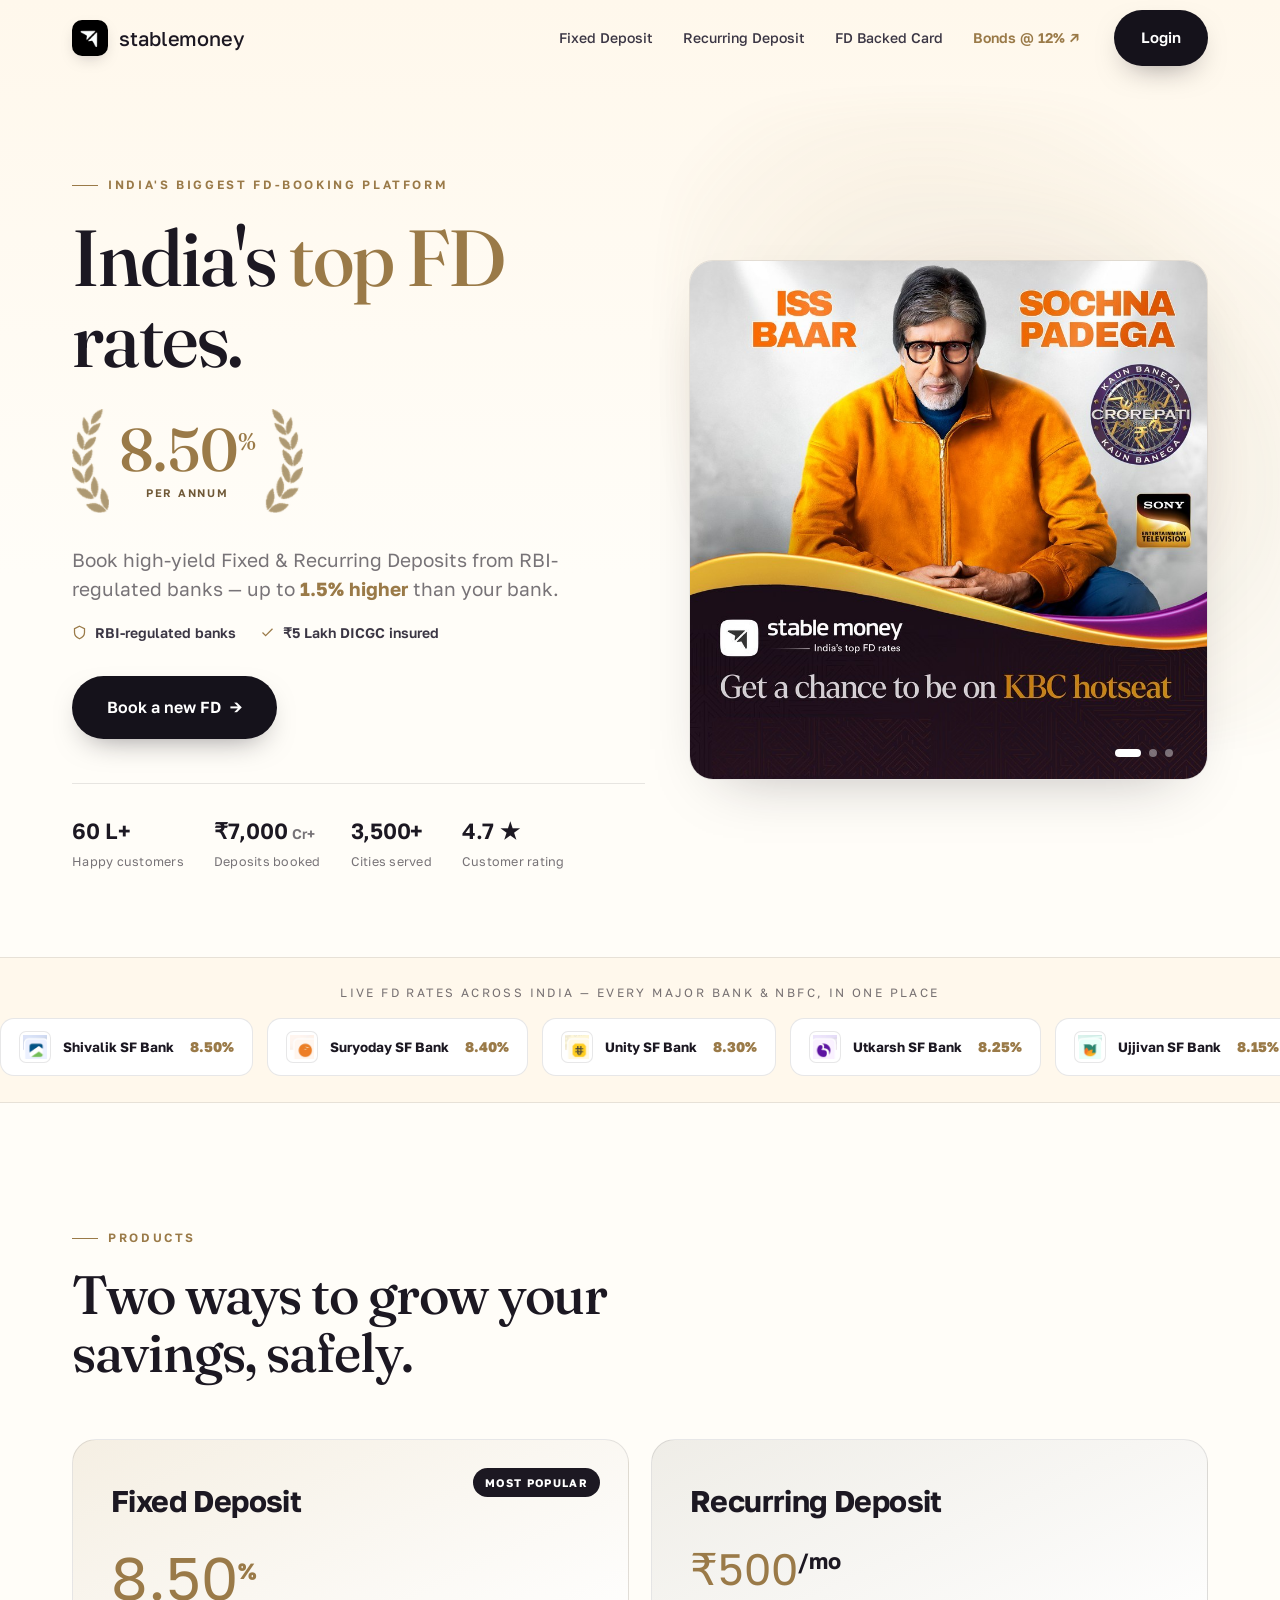
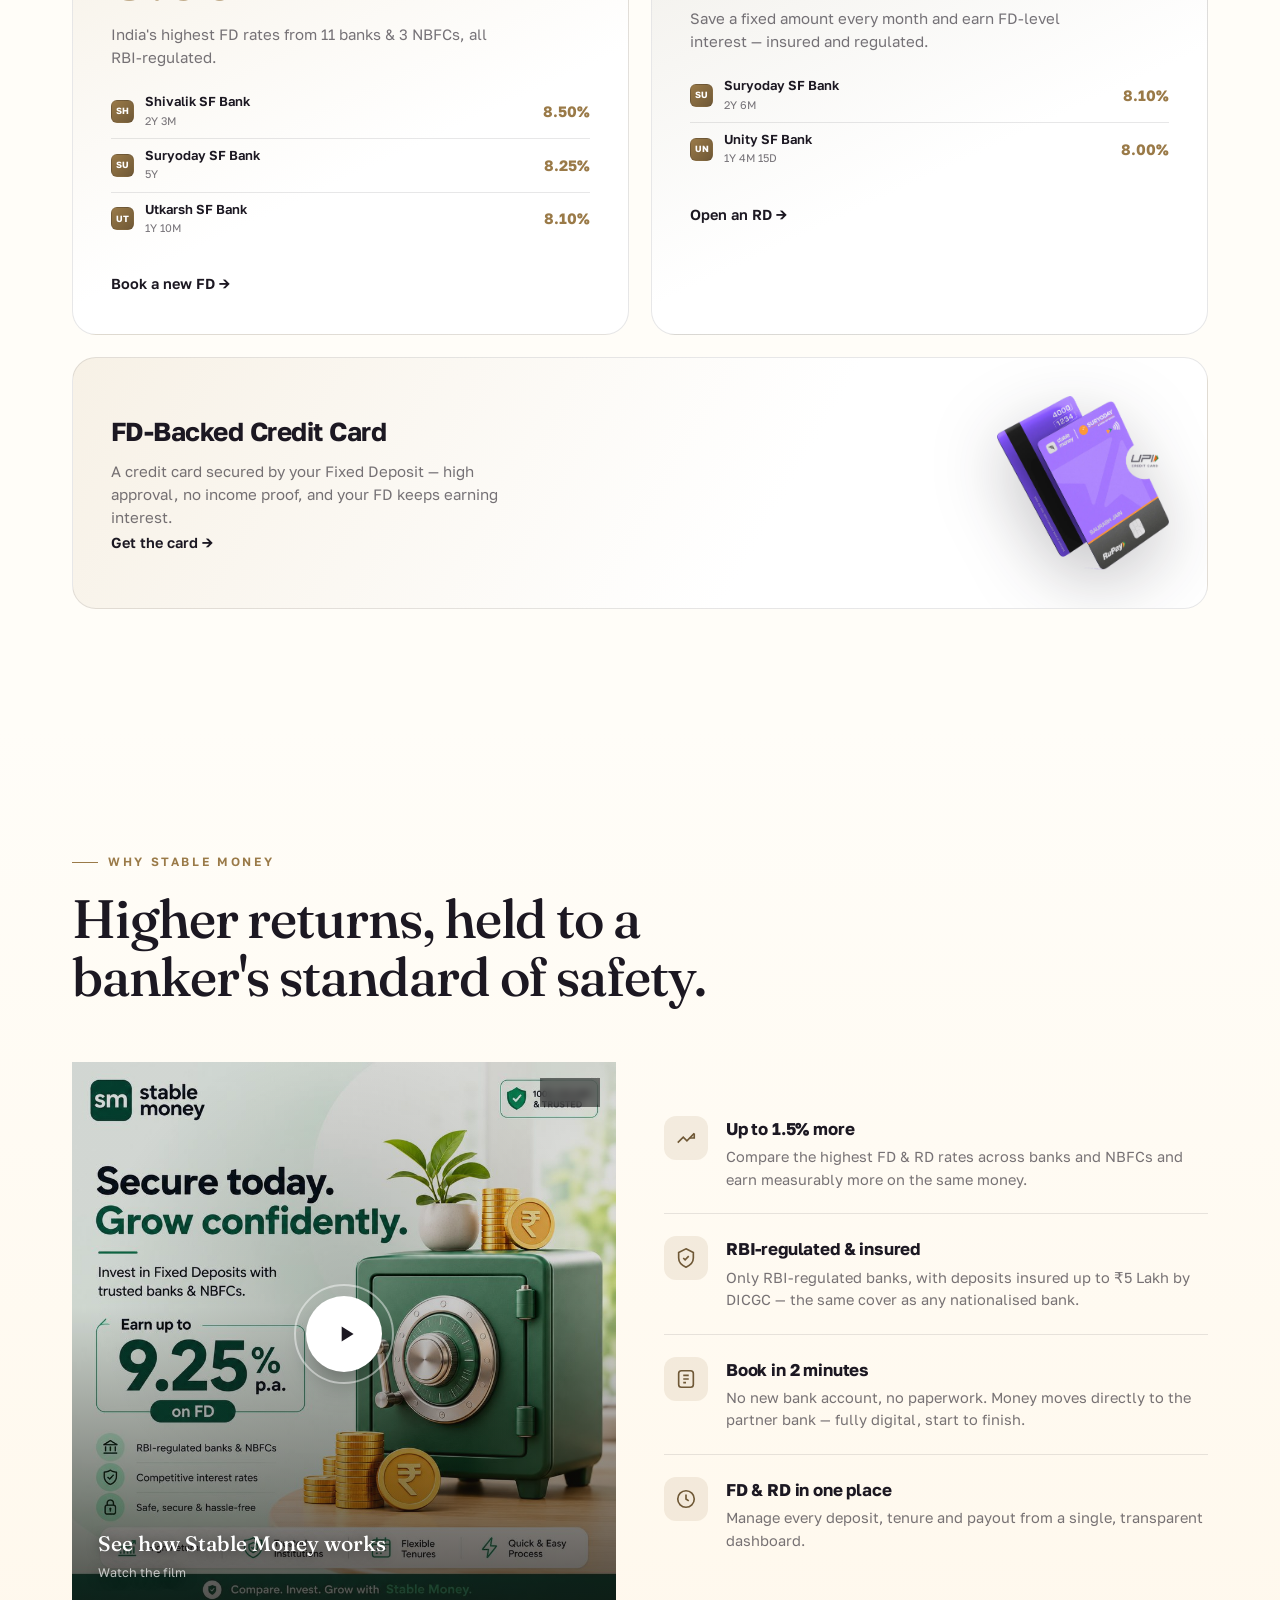
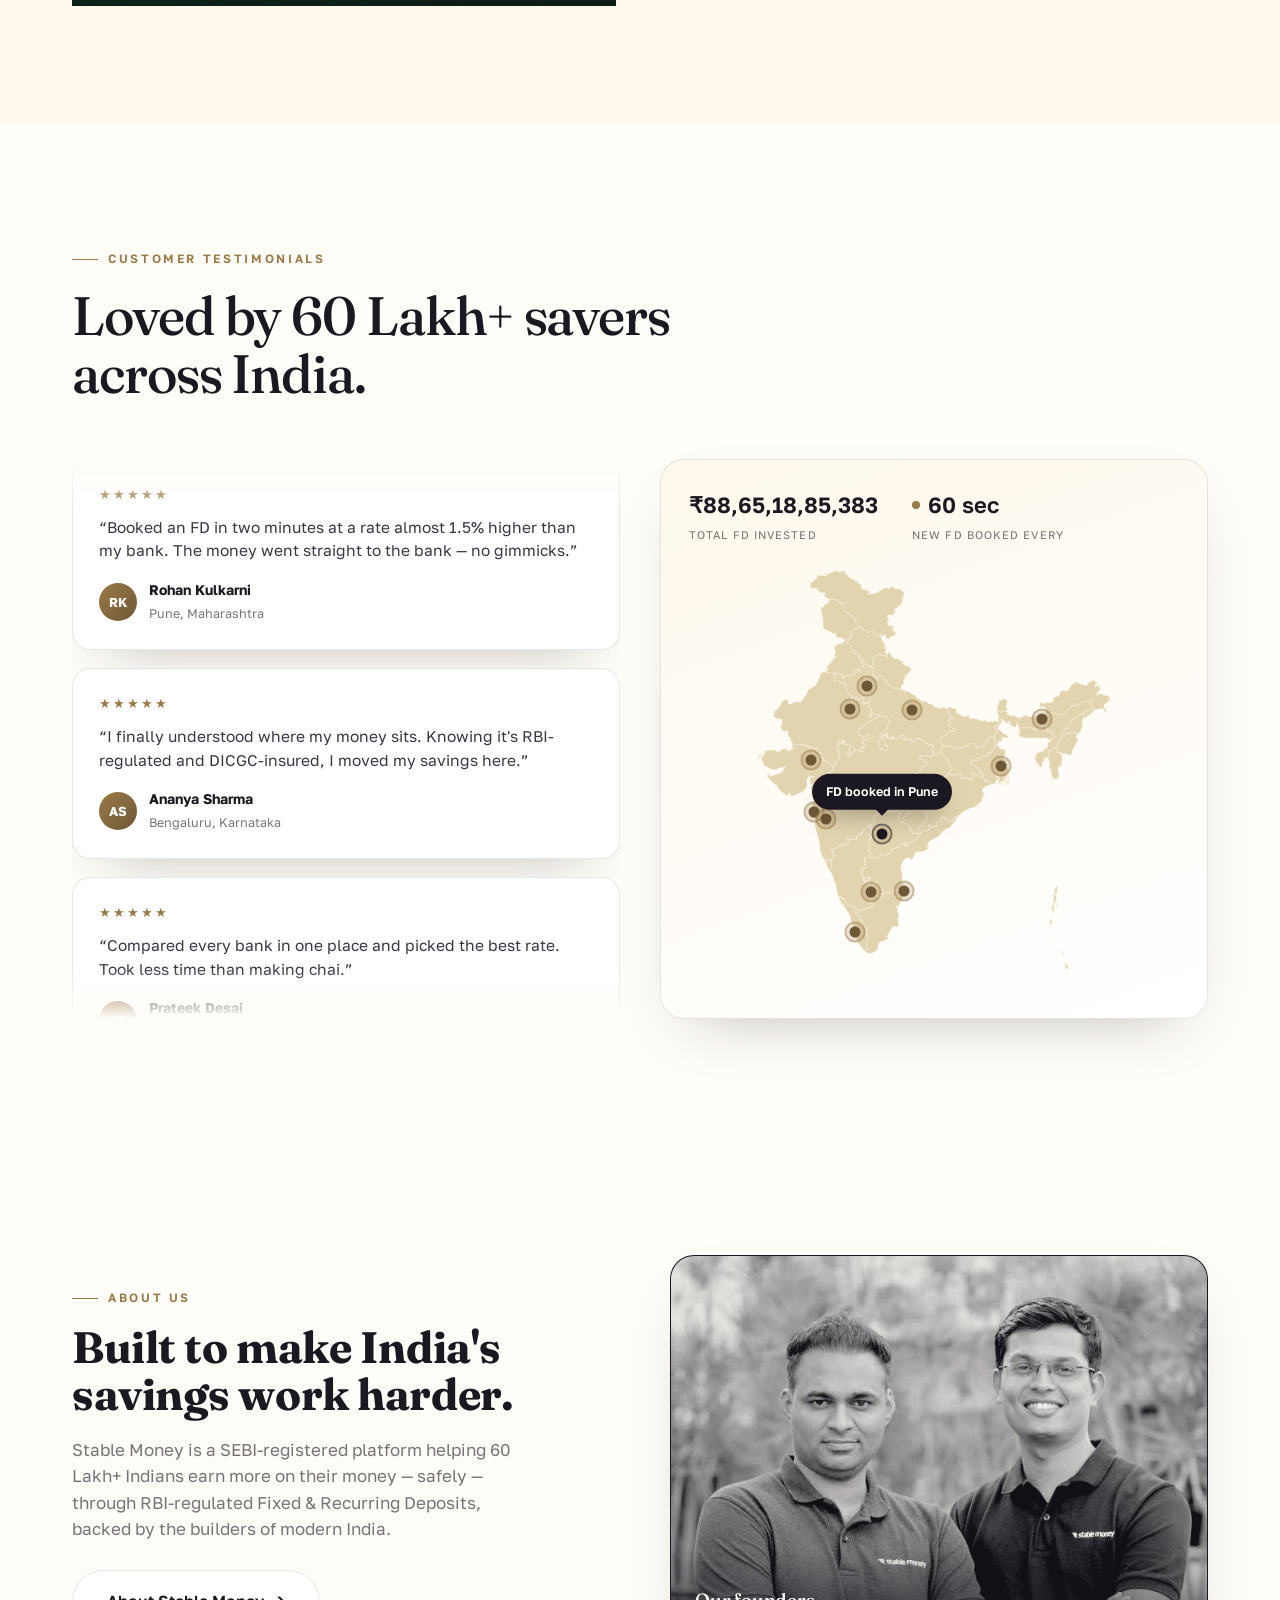
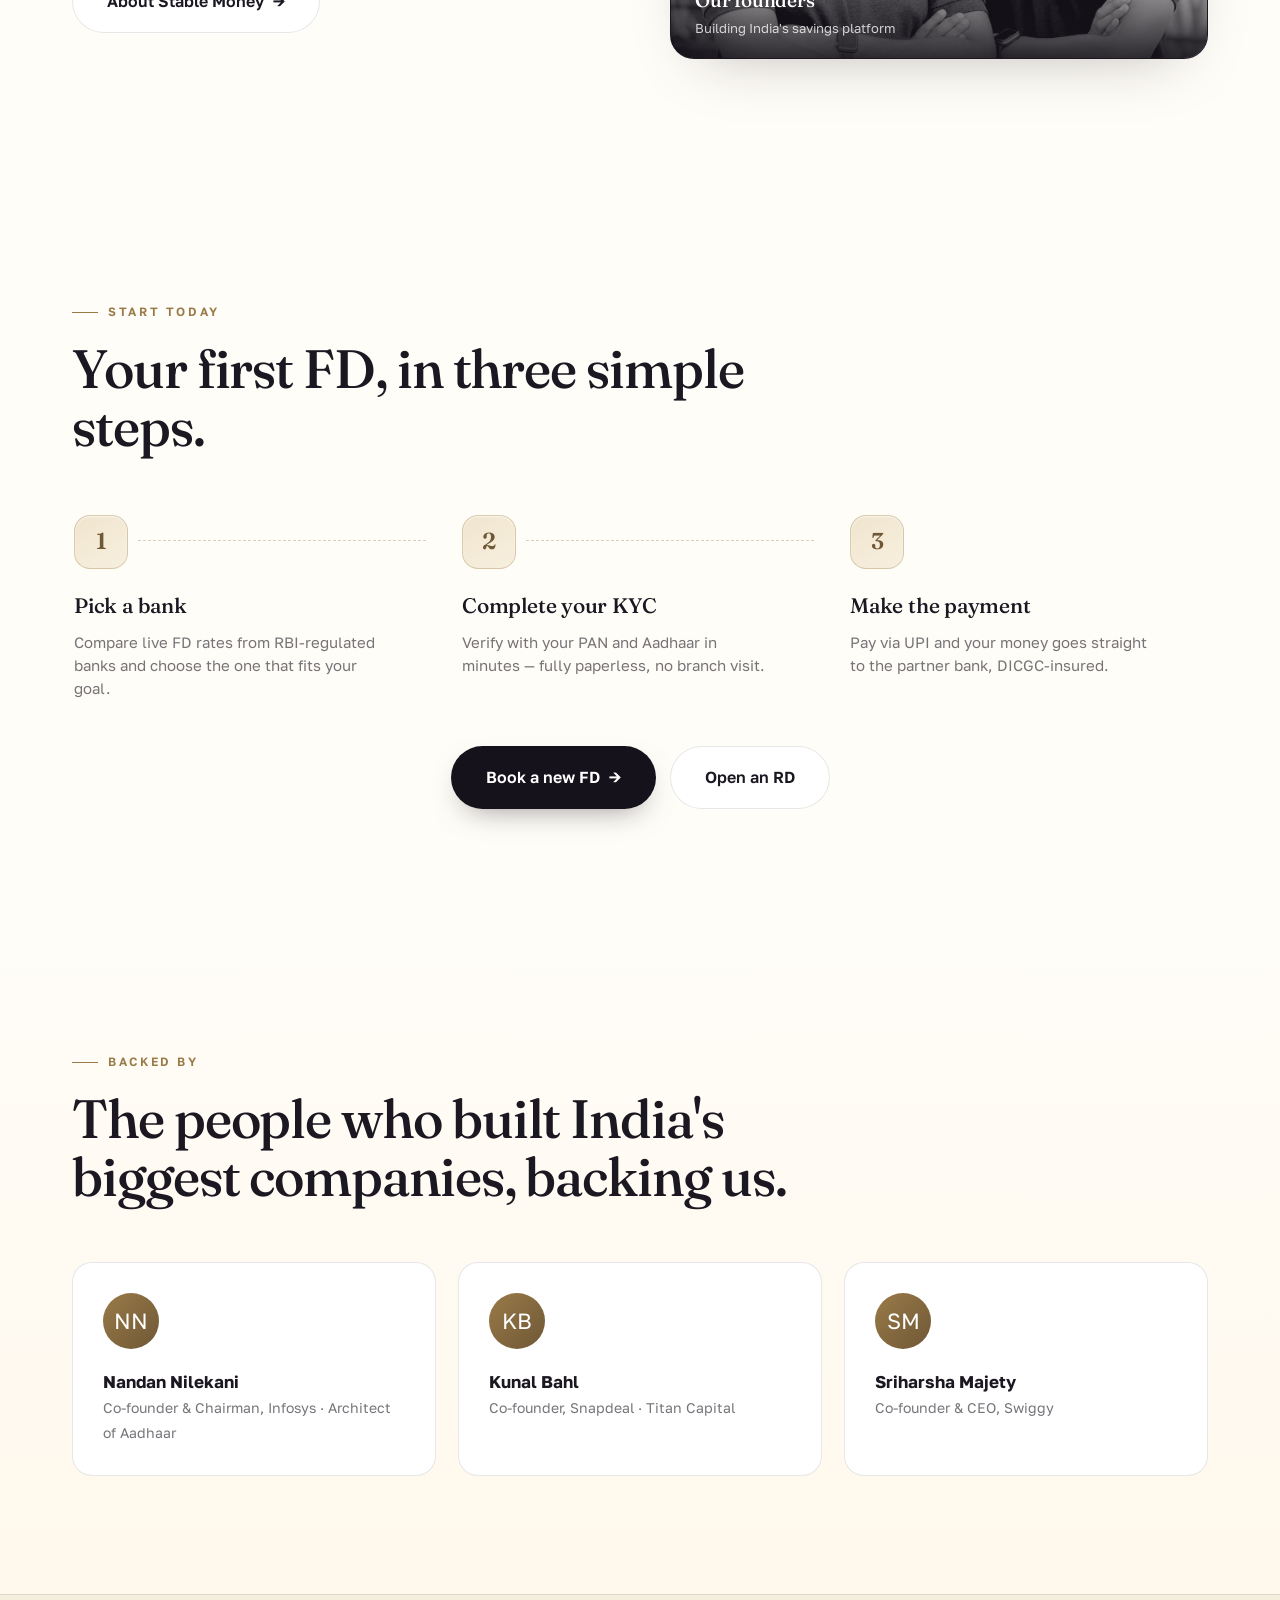
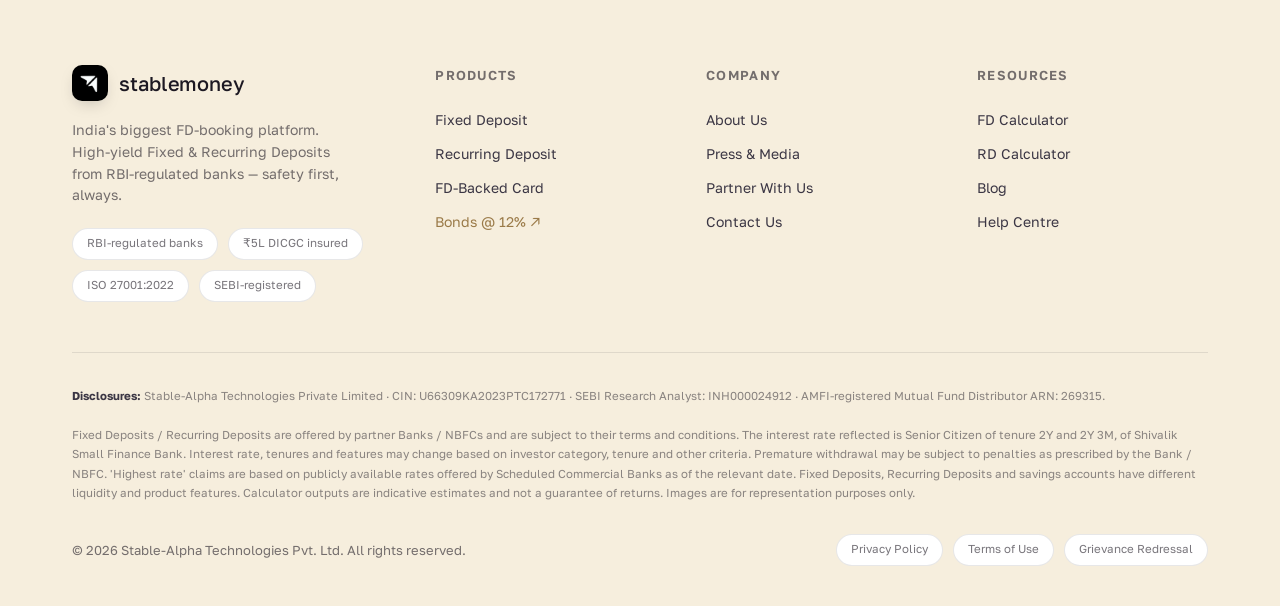
==== commit 14f846dc: "Add files via upload" ====
--- a/index.html
+++ b/index.html
@@ -863,10 +863,9 @@
         <div class="mesh"></div>
         <div class="banners" id="banners">
           <div class="banner-track" id="bannerTrack">
-            <div class="banner" onclick="go('fd')"><img class="b-img" src="[data-uri]" alt="KBC — get a chance to be on the hotseat"></div>
-            <div class="banner" onclick="go('fd')"><img class="b-img" src="[data-uri]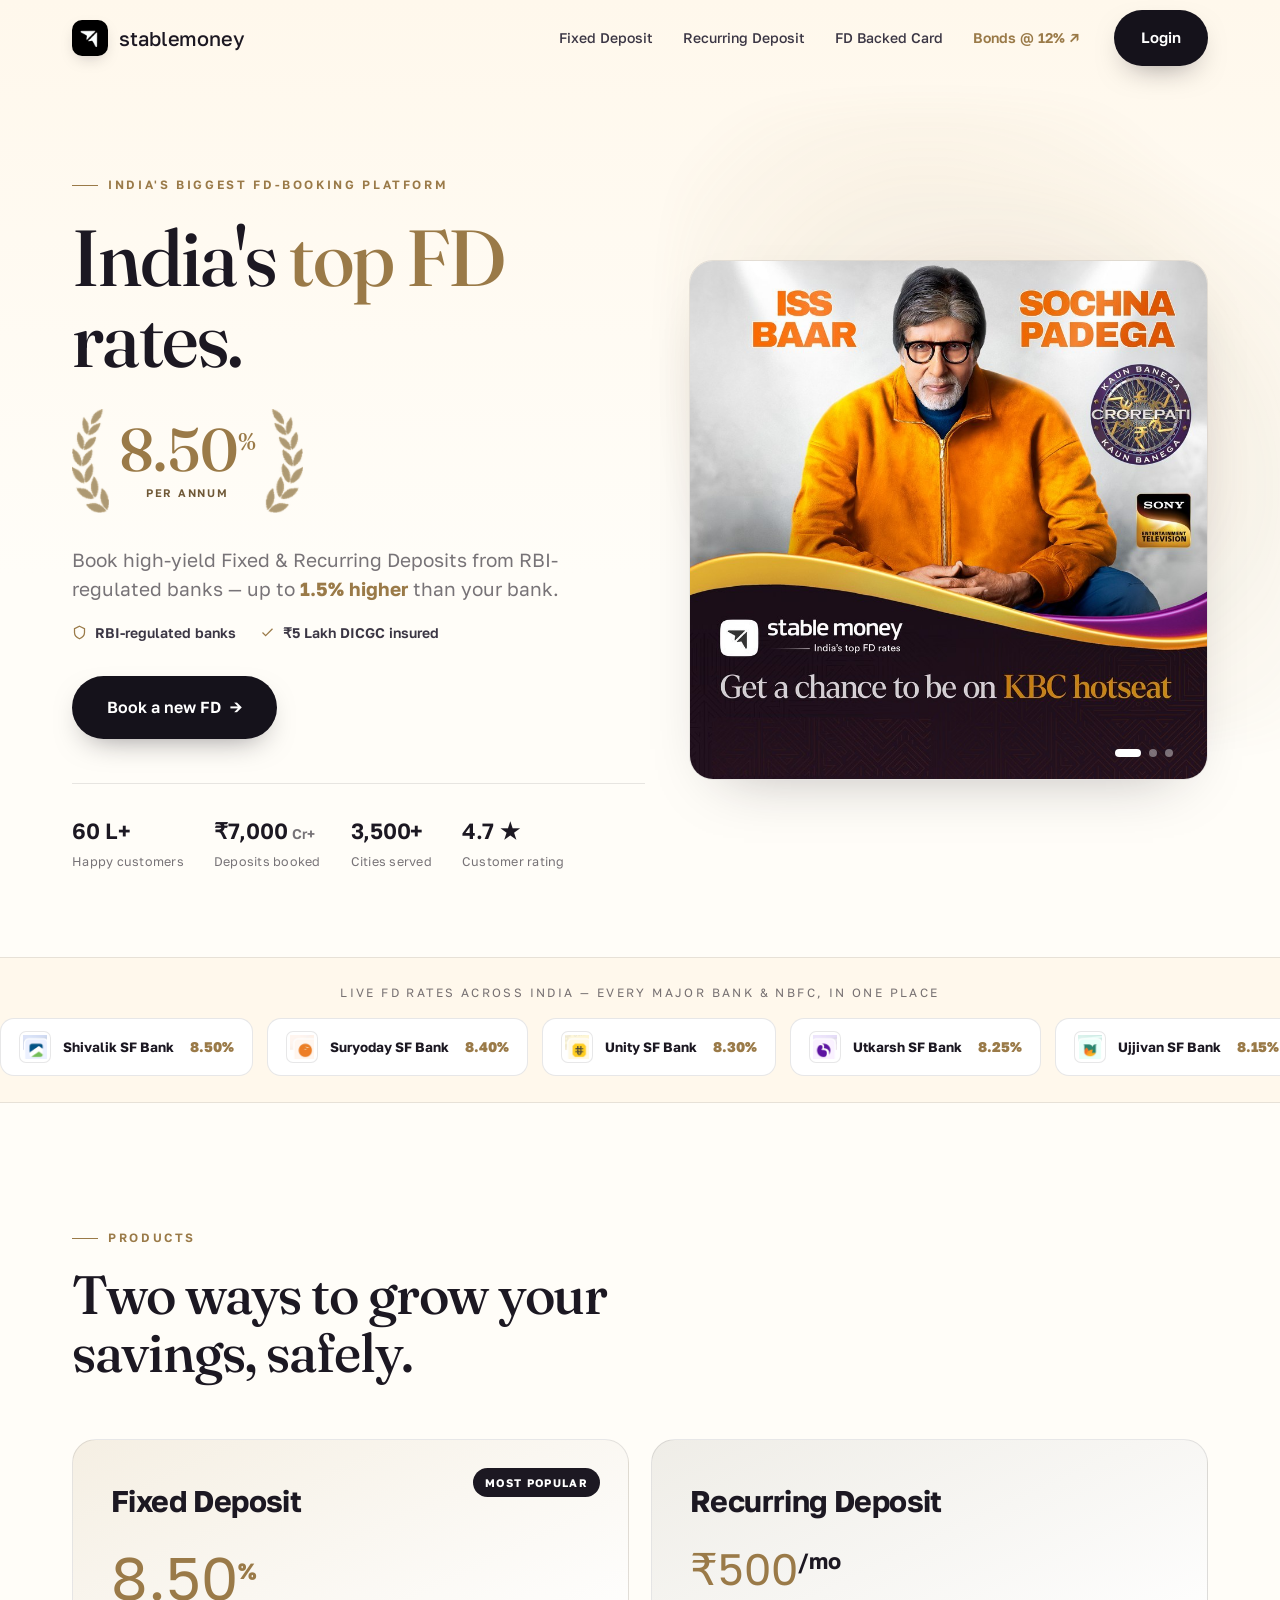
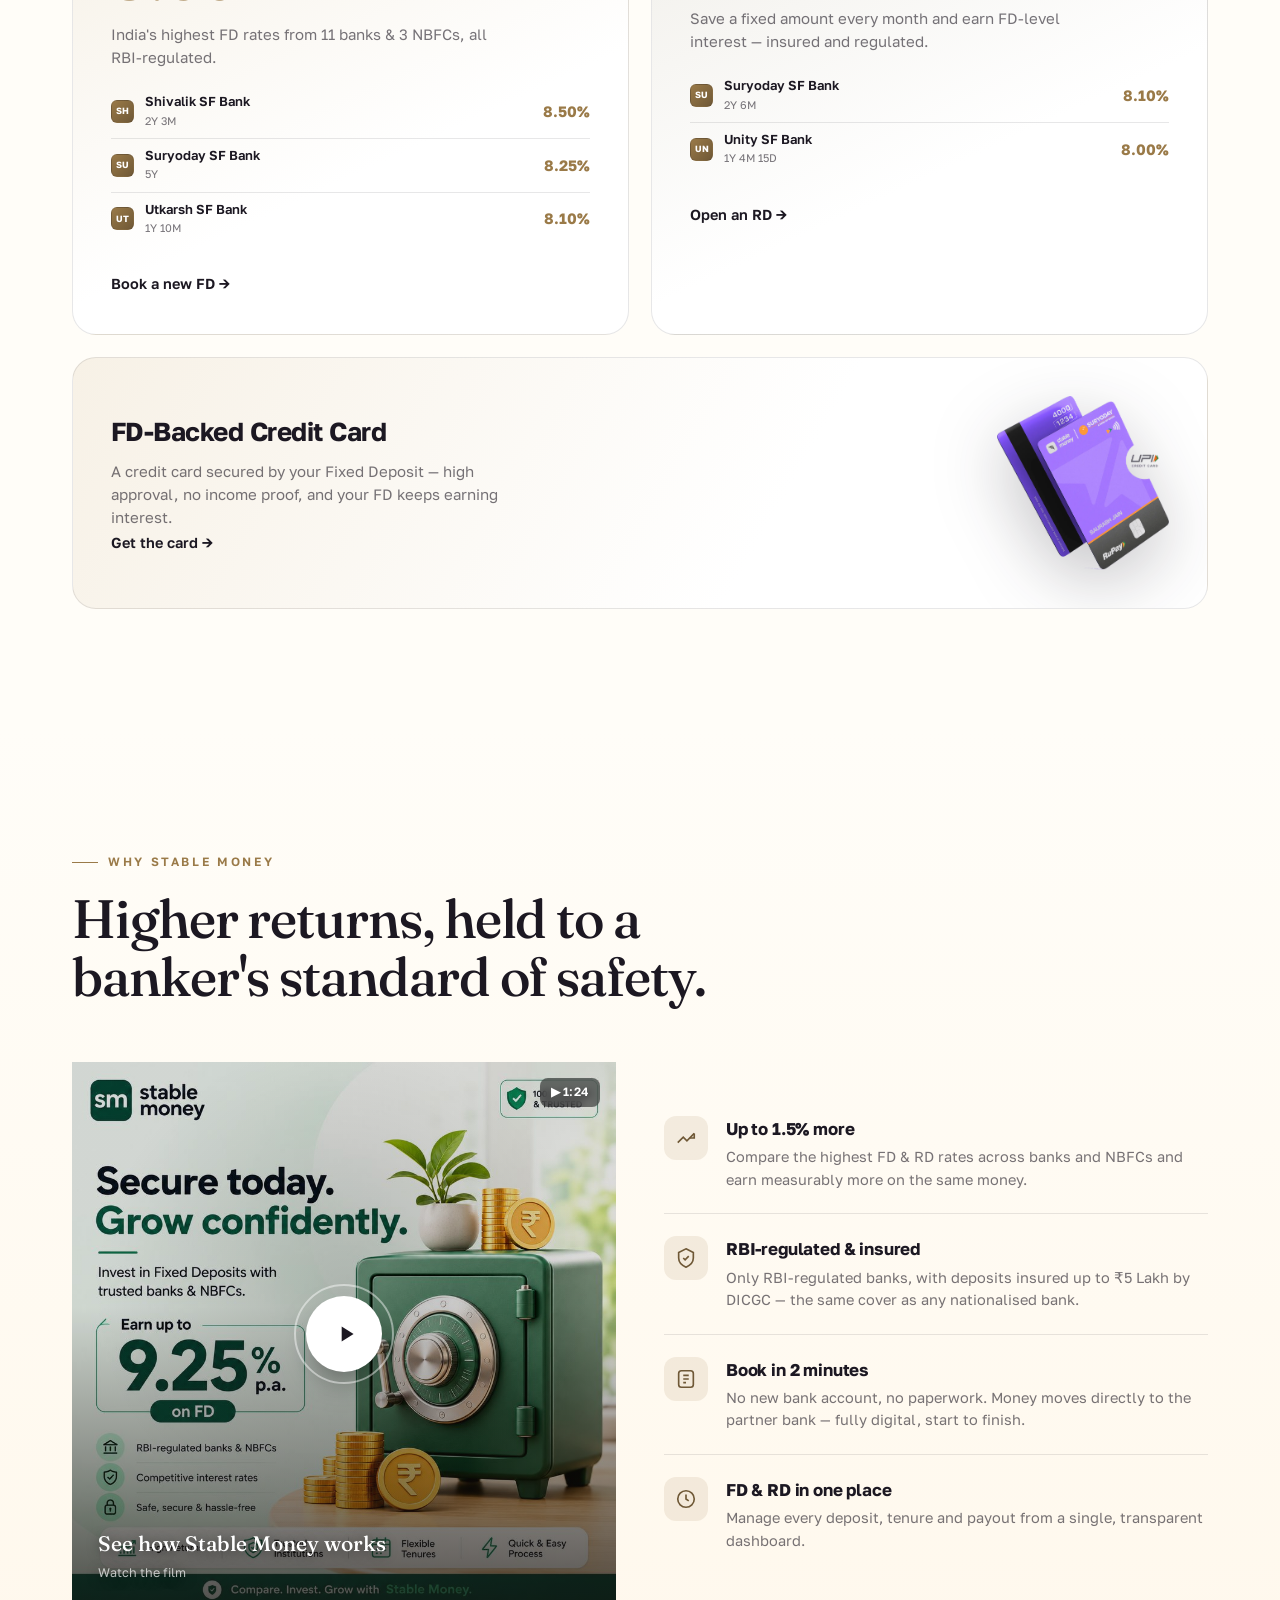
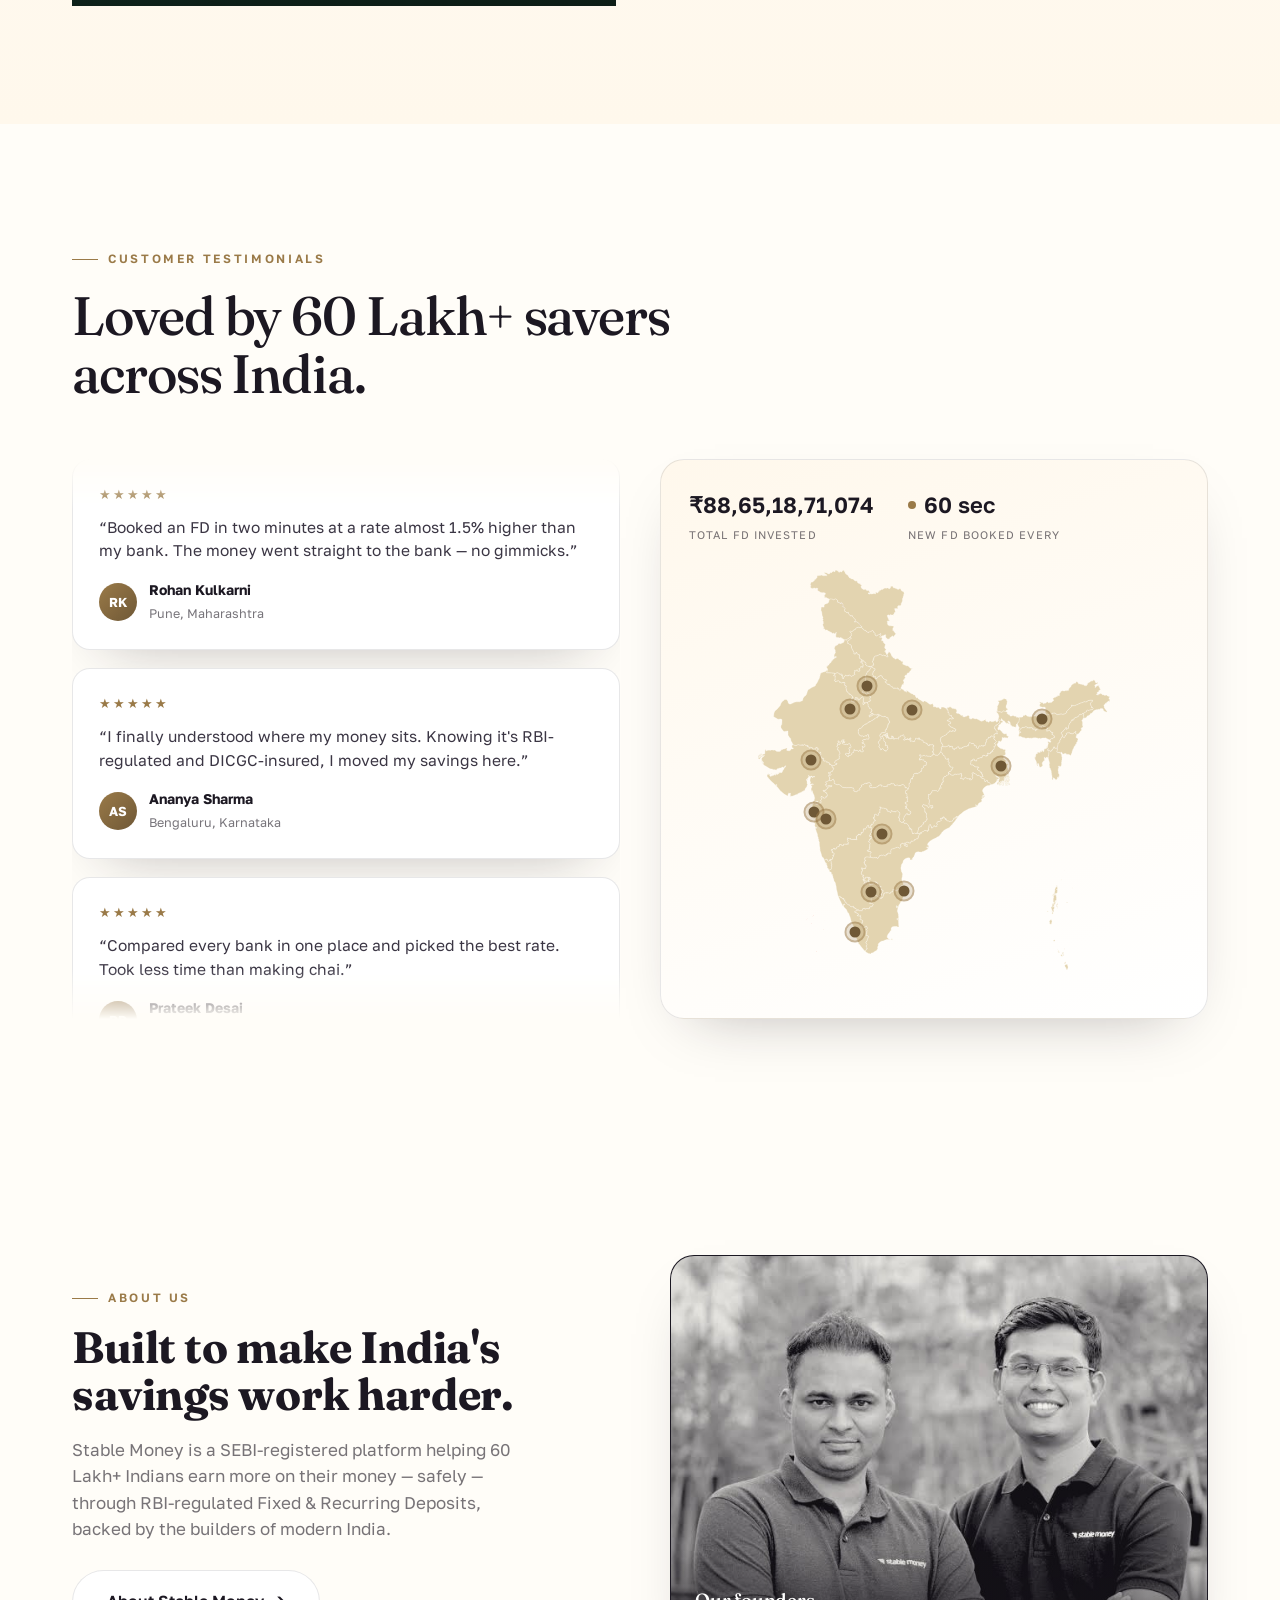
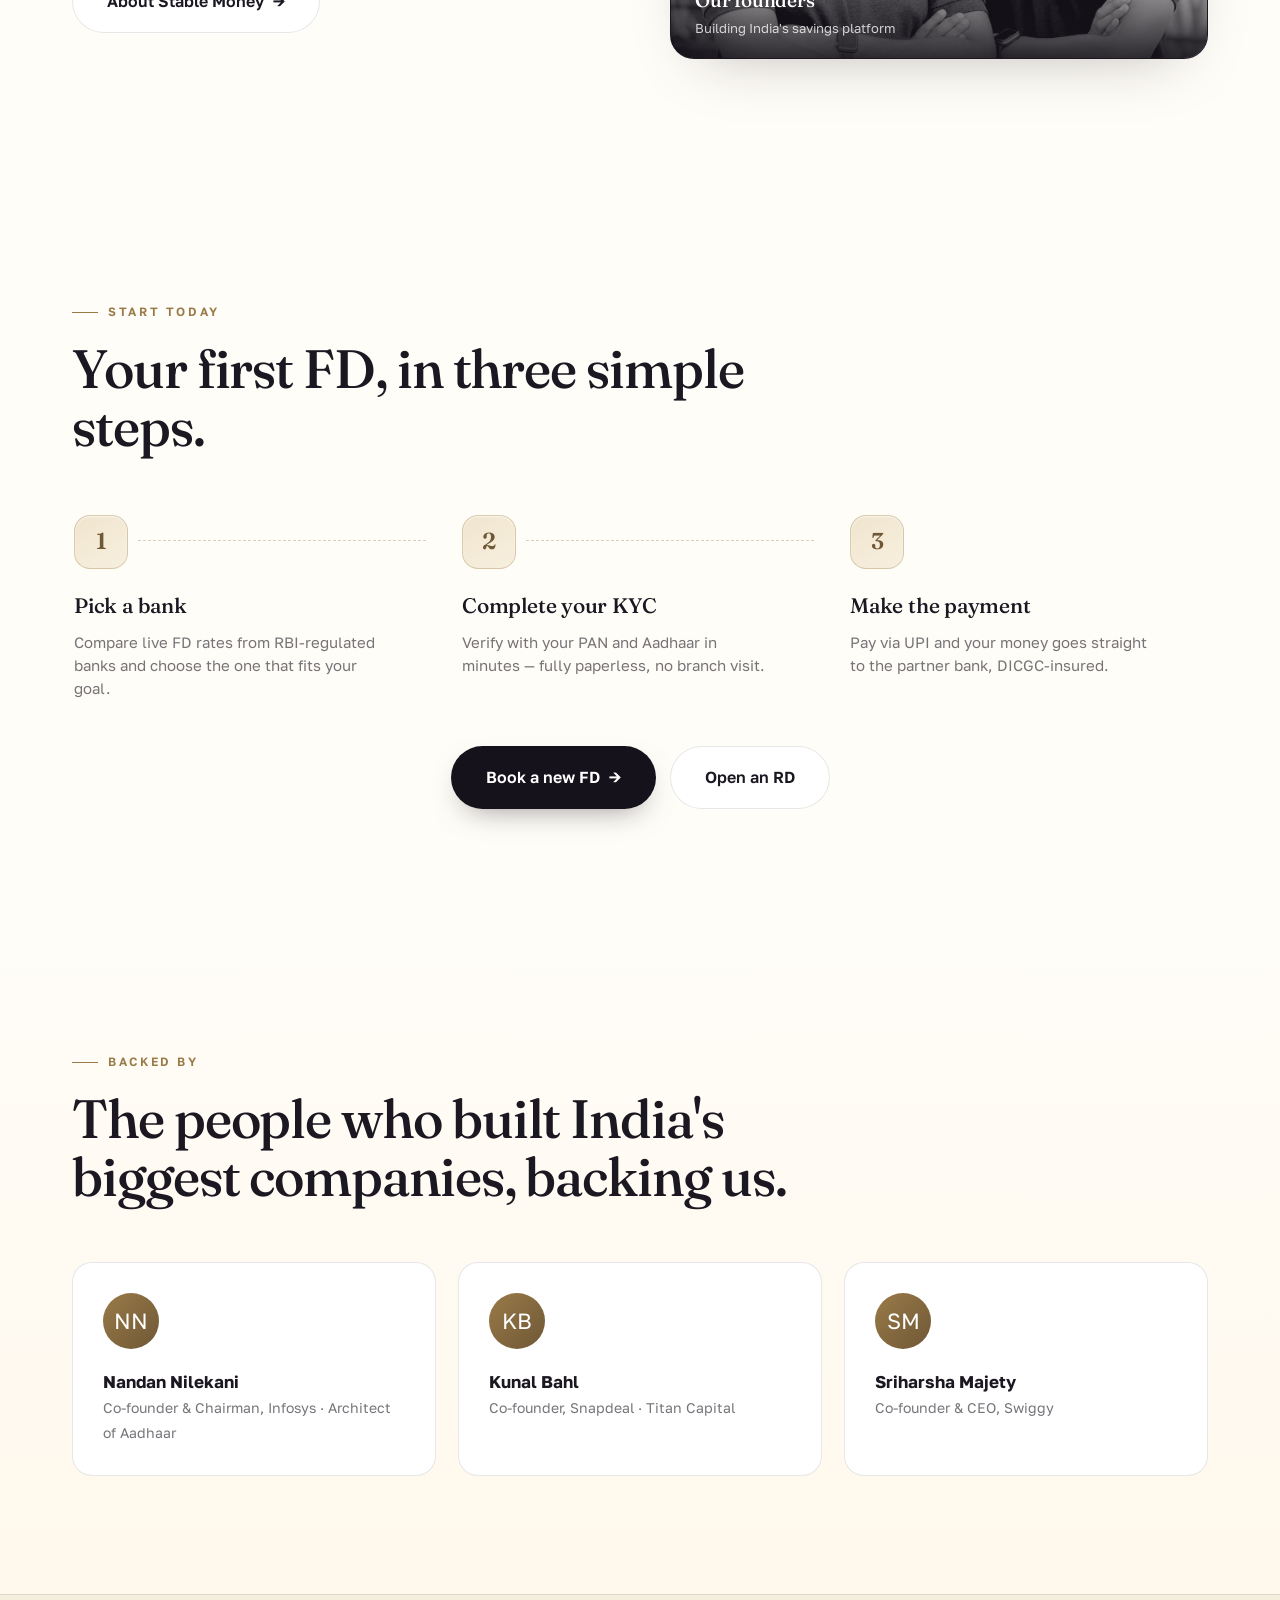
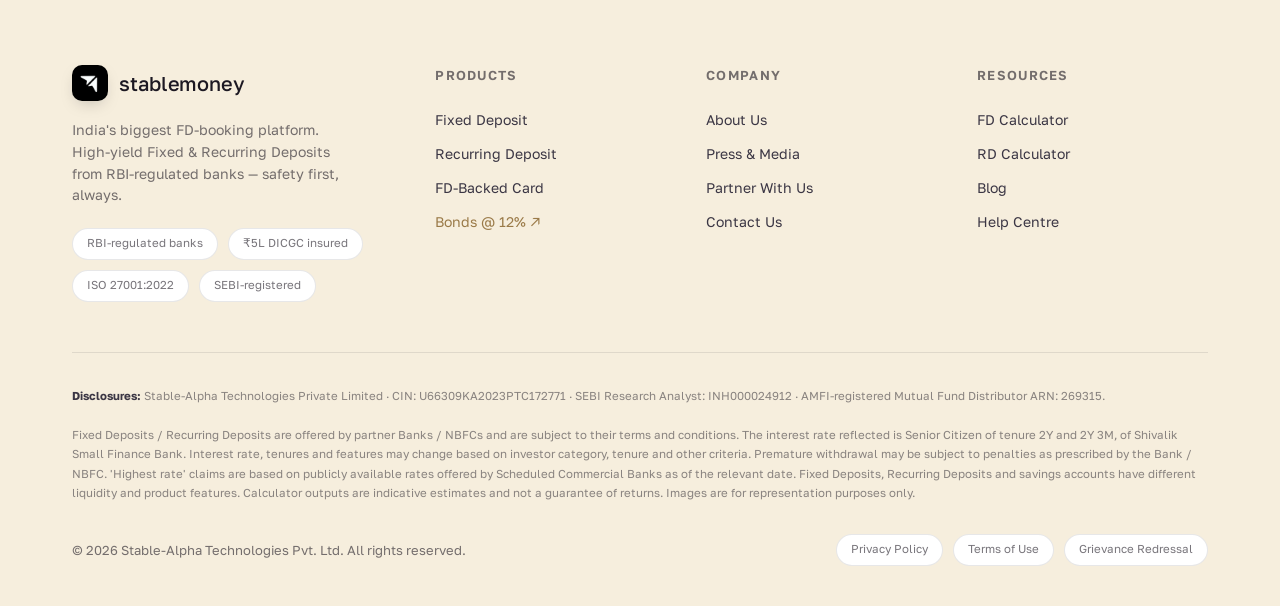
==== commit 619ec1eb: "Add files via upload" ====
--- a/index.html
+++ b/index.html
@@ -804,6 +804,7 @@
 .cmp-rate{font-family:var(--display);font-weight:600;font-size:19px}
 .cmp-rate.best{color:#1F9D63}
 .cmp-best-tag{display:inline-block;font-size:9px;font-weight:800;letter-spacing:.05em;color:#15784B;background:rgba(31,157,99,.13);padding:2px 6px;border-radius:100px;margin-left:6px;vertical-align:middle}
+.bp-senior-row{display:flex;align-items:center;justify-content:space-between;margin-top:16px;font-size:14px;font-weight:600;color:var(--ink-soft)}
 </style>
 </head>
 <body>
@@ -2086,11 +2087,12 @@
   {t:'3Y',y:3,r:+(R-0.6).toFixed(2)},
   {t:'5Y',y:5,r:+(R-0.75).toFixed(2)}
 ];}
-function bpMat(){var t=bpTenures(BANKCUR,BANKPROD)[BANKSEL.ti];if(BANKPROD==='rd'){var i=t.r/1200,n=Math.round(t.y*12);return Math.round(BANKSEL.amount*(((Math.pow(1+i,n)-1)/i))*(1+i));}return Math.round(BANKSEL.amount*Math.pow(1+t.r/100/4,4*t.y));}
-function openBank(k,product){var b=null;for(var i=0;i<FD_BANKS.length;i++){if(FD_BANKS[i].k===k)b=FD_BANKS[i];}if(!b)b=FD_BANKS[0];BANKCUR=b;BANKPROD=product||'fd';BANKSEL={amount:(BANKPROD==='rd'?5000:100000),ti:2};renderBank();go('bankpage');window.scrollTo(0,0);}
+function bpMat(){var t=bpTenures(BANKCUR,BANKPROD)[BANKSEL.ti];var rr=t.r+(BANKSEL.senior?0.5:0);if(BANKPROD==='rd'){var i=rr/1200,n=Math.round(t.y*12);return Math.round(BANKSEL.amount*(((Math.pow(1+i,n)-1)/i))*(1+i));}return Math.round(BANKSEL.amount*Math.pow(1+rr/100/4,4*t.y));}
+function openBank(k,product){var b=null;for(var i=0;i<FD_BANKS.length;i++){if(FD_BANKS[i].k===k)b=FD_BANKS[i];}if(!b)b=FD_BANKS[0];BANKCUR=b;BANKPROD=product||'fd';BANKSEL={amount:(BANKPROD==='rd'?5000:100000),ti:2,senior:false};renderBank();go('bankpage');window.scrollTo(0,0);}
 function bpSetAmt(v){BANKSEL.amount=v;renderBank();}
 function bpSetTen(i){BANKSEL.ti=parseInt(i,10);renderBank();}
-function bpInvest(){var t=bpTenures(BANKCUR,BANKPROD)[BANKSEL.ti];openBooking(BANKCUR.k,t.r,t.t,t.y,BANKSEL.amount,BANKPROD);}
+function bpInvest(){var t=bpTenures(BANKCUR,BANKPROD)[BANKSEL.ti];var rr=+(t.r+(BANKSEL.senior?0.5:0)).toFixed(2);openBooking(BANKCUR.k,rr,t.t,t.y,BANKSEL.amount,BANKPROD);}
+function bpSenior(){BANKSEL.senior=!BANKSEL.senior;renderBank();}
 function bpFaq(b){var rd=BANKPROD==='rd';var prod=rd?'recurring deposit':'fixed deposit';var PR=rd?'RD':'FD';var qs=[
   ['What is the compounding frequency of '+(rd?'an RD':'an FD')+' with '+b.n+'?','Interest on '+b.n+' '+prod+'s is compounded quarterly, so you earn interest on your interest every three months.'],
   ['What should I do if I\u2019m facing an issue with my '+PR+'?','You can reach Stable Money support in-app or by email, and we\u2019ll coordinate directly with '+b.n+' on your behalf.'],
@@ -2103,6 +2105,7 @@
   var rows=ts.map(function(t){return '<div class="bp-row'+(t.max?' max':'')+'"><div class="bp-ten">'+t.t+(t.max?' <span class="bp-mx">HIGHEST</span>':'')+'</div><div class="g">'+t.r.toFixed(2)+'%</div><div class="g">'+(t.r+0.5).toFixed(2)+'%</div></div>';}).join('');
   var opts=ts.map(function(t,i){return '<option value="'+i+'"'+(i===BANKSEL.ti?' selected':'')+'>'+t.t+' · '+t.r.toFixed(2)+'%</option>';}).join('');
   var mat=bpMat();
+  var effR=sel.r+(BANKSEL.senior?0.5:0);
   var invested=rd?BANKSEL.amount*Math.round(sel.y*12):BANKSEL.amount;
   var gain=mat-invested;
   var cmp=[['SBI',rd?6.65:7.05],['HDFC Bank',rd?6.70:7.10],[b.n.replace('SF Bank','SFB'),cmpR]];
@@ -2112,8 +2115,8 @@
   var chipVals=rd?[2000,5000,10000]:[50000,100000,200000];
   var chipsHtml=chipVals.map(function(c){return '<span class="bp-chip'+(BANKSEL.amount===c?' on':'')+'" onclick="bpSetAmt('+c+')">'+inr(c)+(rd?'/mo':'')+'</span>';}).join('');
   var outHtml=rd
-    ? '<div class="bp-fs"><span>Interest rate</span><b class="g">'+sel.r.toFixed(2)+'% p.a.</b></div><div class="bp-fs"><span>Total invested</span><b>'+inr(invested)+'</b></div><div class="bp-fs"><span>Maturity amount</span><b class="g">'+inr(mat)+'</b></div>'
-    : '<div class="bp-fs"><span>Interest rate</span><b class="g">'+sel.r.toFixed(2)+'% p.a.</b></div><div class="bp-fs"><span>Maturity amount</span><b>'+inr(mat)+'</b></div><div class="bp-fs"><span>Interest earned</span><b class="g">'+inr(gain)+'</b></div>';
+    ? '<div class="bp-fs"><span>Interest rate</span><b class="g">'+effR.toFixed(2)+'% p.a.</b></div><div class="bp-fs"><span>Total invested</span><b>'+inr(invested)+'</b></div><div class="bp-fs"><span>Maturity amount</span><b class="g">'+inr(mat)+'</b></div>'
+    : '<div class="bp-fs"><span>Interest rate</span><b class="g">'+effR.toFixed(2)+'% p.a.</b></div><div class="bp-fs"><span>Maturity amount</span><b>'+inr(mat)+'</b></div><div class="bp-fs"><span>Interest earned</span><b class="g">'+inr(gain)+'</b></div>';
   var html='<section class="sec" style="padding-top:100px"><div class="wrap"><div class="bp-grid"><div class="bp-left">'
     +'<div class="bp-hero"><img src="'+FD_LOGO[b.k]+'" alt=""><div><span class="bp-eyebrow">RBI-regulated · Partner bank</span><h1>'+b.n+' '+prodName+'</h1><p>'+(rd?'Start a '+b.n+' Recurring Deposit online with Stable Money — save from ₹500/month and earn up to '+srMax+'% p.a., DICGC-insured up to ₹5 Lakh.':'Book a '+b.n+' FD online with Stable Money — earn up to '+srMax+'% p.a. for senior citizens, DICGC-insured up to ₹5 Lakh. No new bank account needed.')+'</p></div></div>'
     +'<div class="bp-card"><div class="bp-row hd"><div>Tenure</div><div>Regular</div><div>Sr. Citizen</div></div>'+rows+'</div>'
@@ -2128,6 +2131,7 @@
       +'<div class="bp-p-lab">'+(rd?'Monthly deposit':'Investment amount')+'</div><input class="bp-amt" id="bpAmt" value="'+inr(BANKSEL.amount)+'">'
       +'<div class="bp-chips">'+chipsHtml+'</div>'
       +'<div class="bp-p-lab" style="margin-top:18px">Tenure</div><select class="bp-sel" onchange="bpSetTen(this.value)">'+opts+'</select>'
+      +'<div class="bp-senior-row"><span>Senior citizen (60+)</span><span class="bk-tog'+(BANKSEL.senior?' on':'')+'" onclick="bpSenior()"></span></div>'
       +'<div class="bp-p-out">'+outHtml+'</div>'
       +'<button class="btn btn-primary btn-lg" style="width:100%;justify-content:center;margin-top:18px" onclick="bpInvest()">'+(rd?'Start RD':'Invest now')+' <span class="arrow">→</span></button>'
       +'<div class="bp-p-trust">✓ DICGC insured up to ₹5 Lakh</div>'
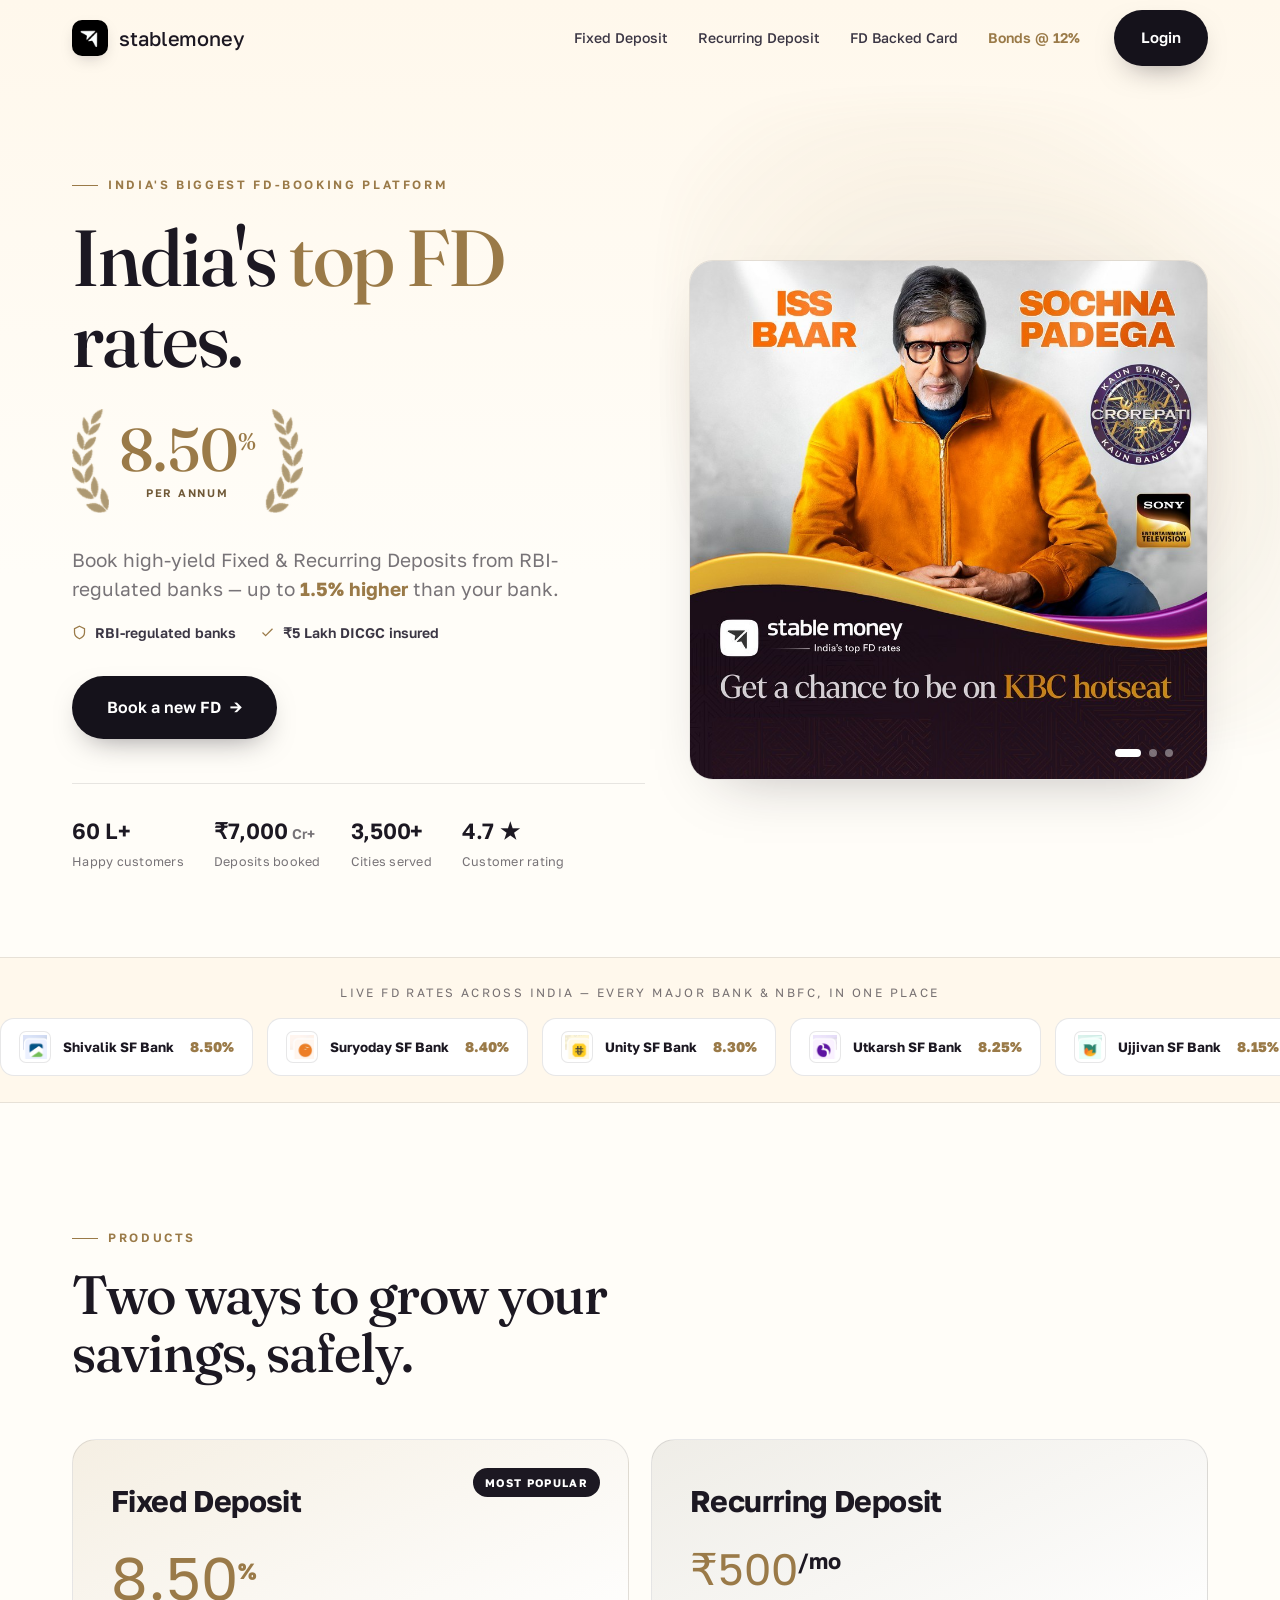
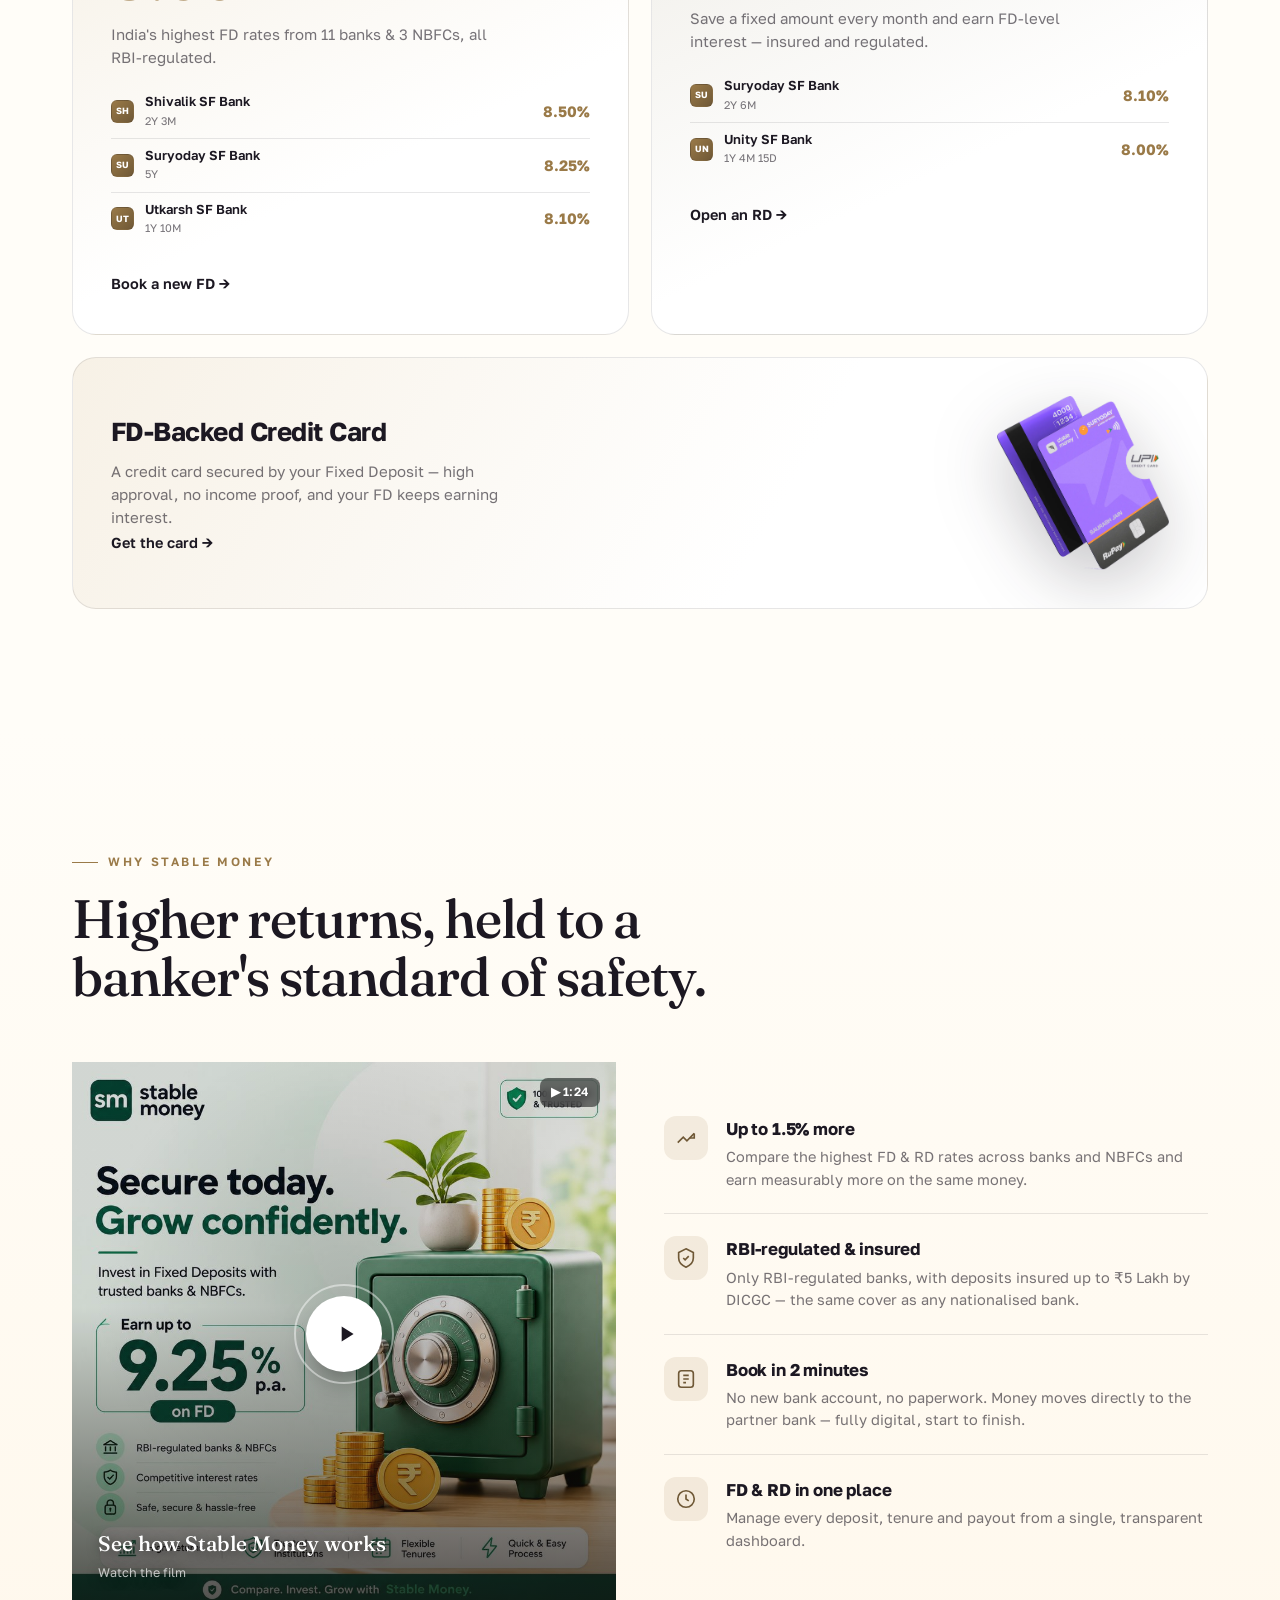
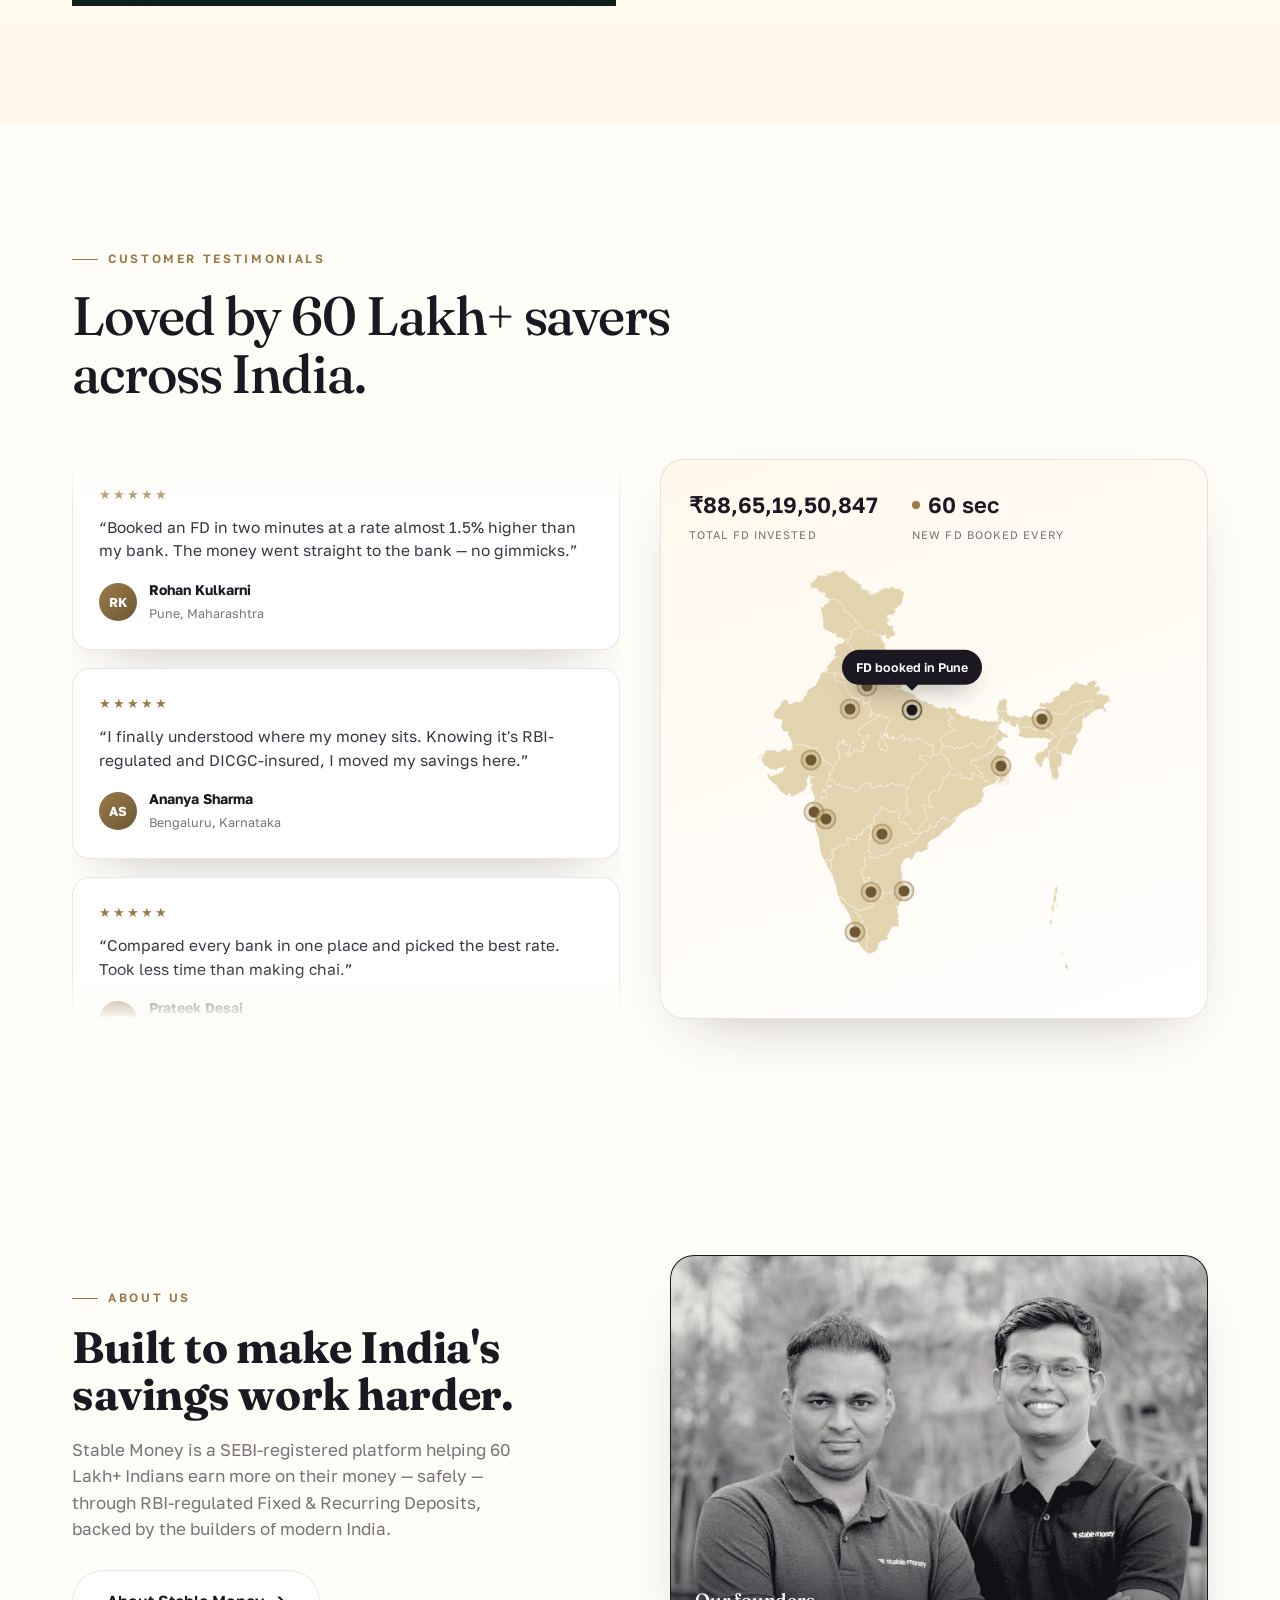
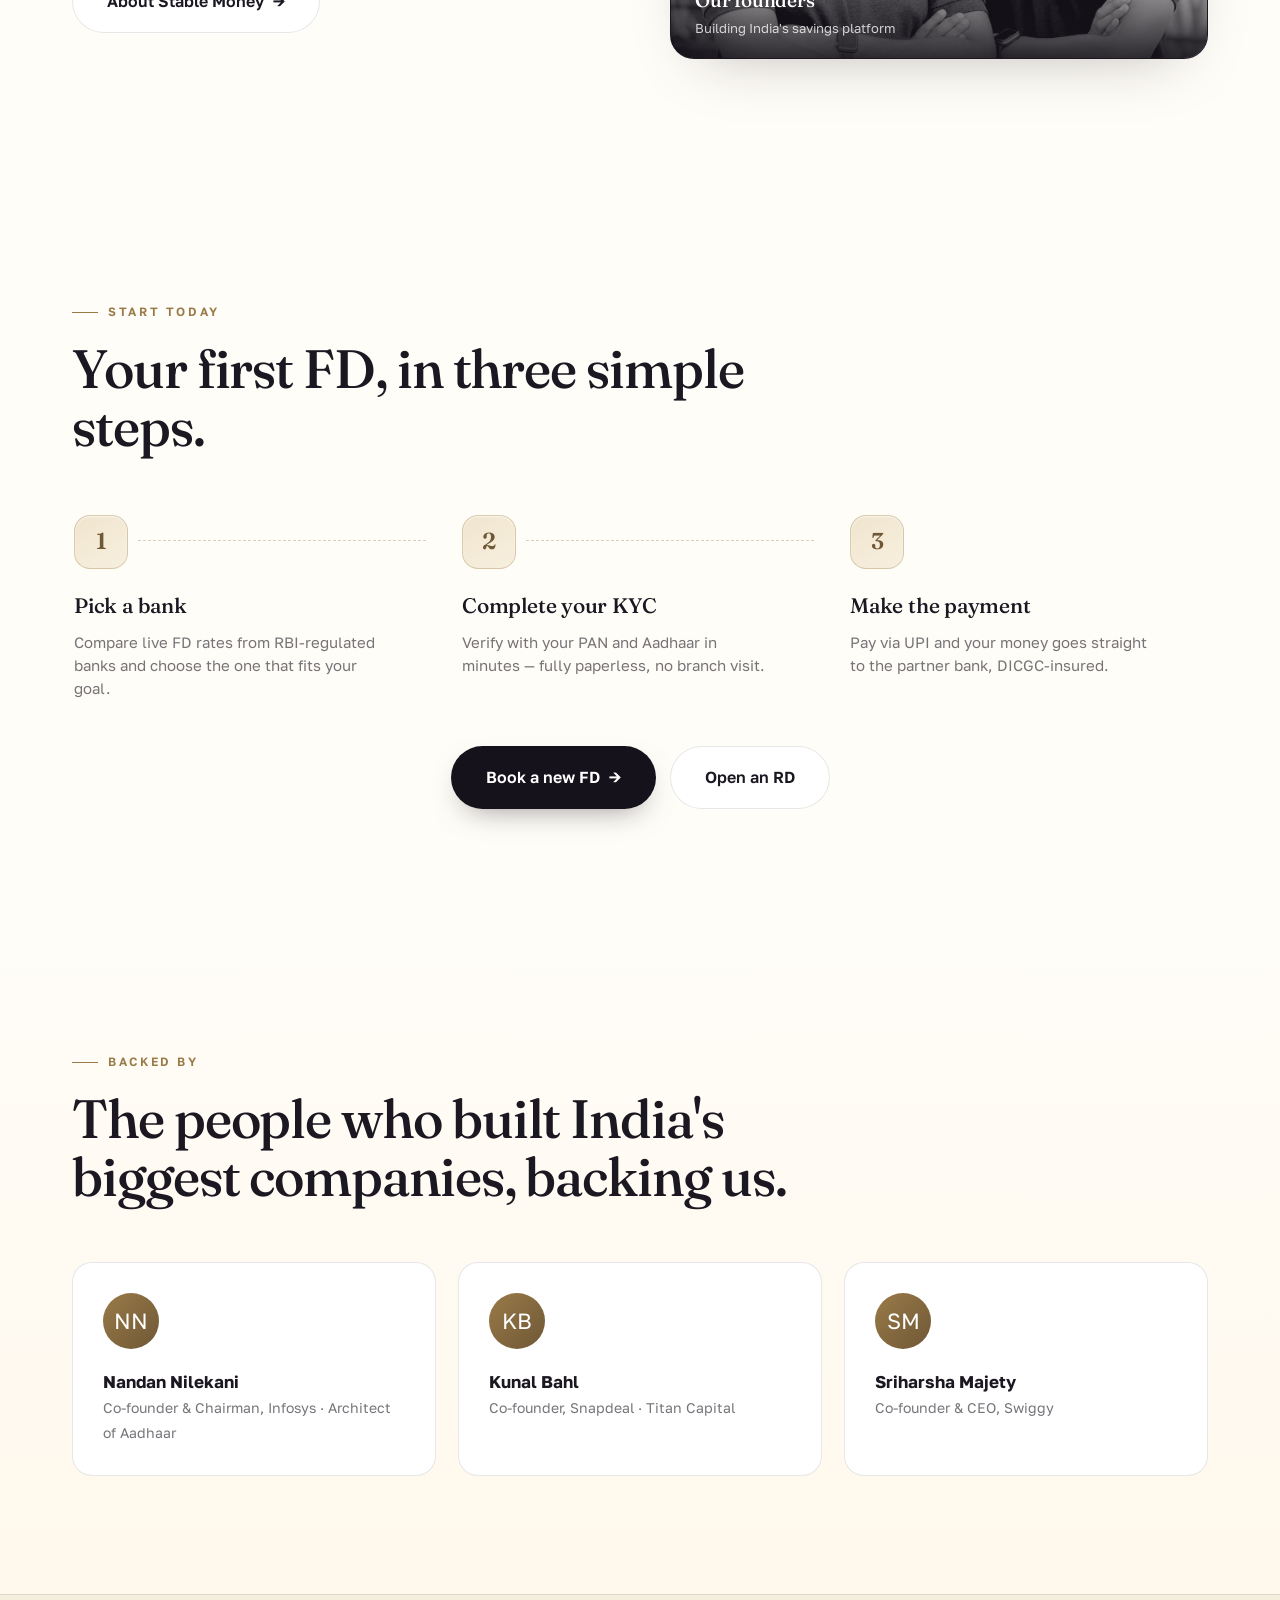
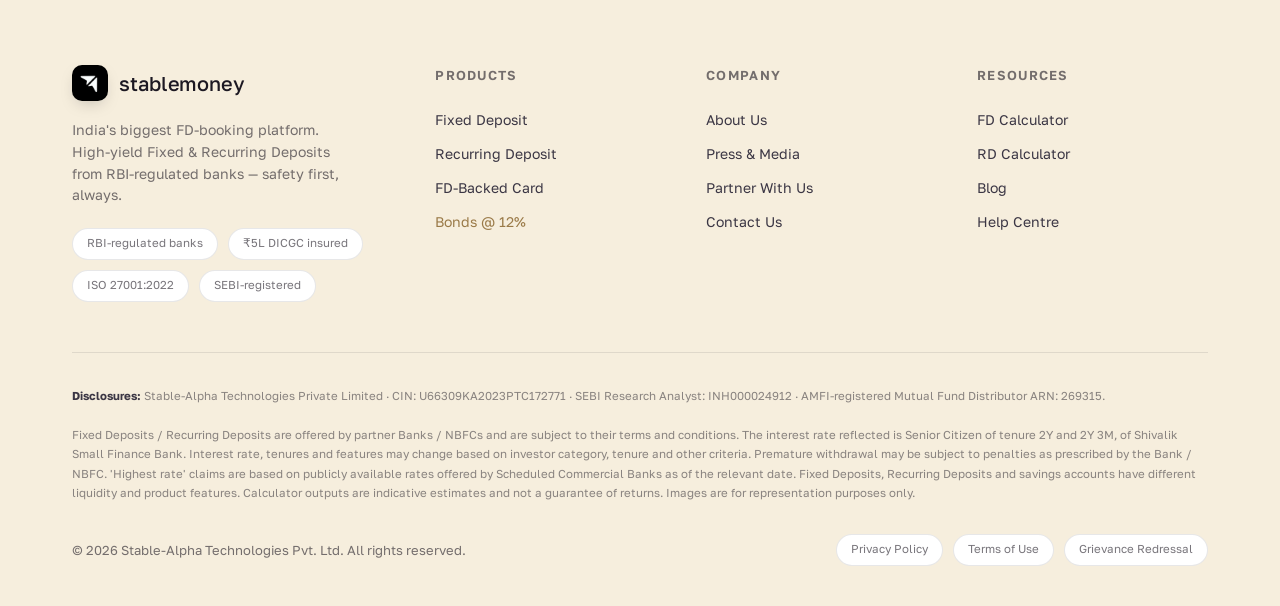
==== commit 665079af: "Add files via upload" ====
--- a/index.html
+++ b/index.html
@@ -805,19 +805,125 @@
 .cmp-rate.best{color:#1F9D63}
 .cmp-best-tag{display:inline-block;font-size:9px;font-weight:800;letter-spacing:.05em;color:#15784B;background:rgba(31,157,99,.13);padding:2px 6px;border-radius:100px;margin-left:6px;vertical-align:middle}
 .bp-senior-row{display:flex;align-items:center;justify-content:space-between;margin-top:16px;font-size:14px;font-weight:600;color:var(--ink-soft)}
+
+/* ===== Bonds page ===== */
+.bond-hero{display:grid;grid-template-columns:1.05fr .95fr;gap:44px;align-items:center}
+@media(max-width:900px){.bond-hero{grid-template-columns:1fr;gap:34px}}
+.bond-feat{border:1px solid var(--line);border-radius:24px;background:var(--white);box-shadow:var(--shadow);padding:28px}
+.bf-top{display:flex;justify-content:space-between;align-items:flex-start;gap:12px;margin-bottom:6px}
+.bf-issuer b{font-size:17px;font-weight:600;letter-spacing:-.01em}
+.bf-issuer span{display:block;color:var(--muted);font-size:12.5px;margin-top:2px}
+.bf-lab{color:var(--muted);font-size:12.5px;margin-top:16px}
+.bf-ytm{font-family:var(--display);font-weight:600;font-size:48px;color:#1F9D63;letter-spacing:-.02em;line-height:1}
+.bf-ytm sup{font-size:22px}.bf-ytm em{font-size:15px;color:var(--muted);font-style:normal;font-weight:500;margin-left:8px}
+.bf-meta{display:grid;grid-template-columns:1fr 1fr;gap:16px;margin:20px 0 16px;border-top:1px solid var(--line);padding-top:18px}
+.bf-meta span{display:block;color:var(--muted);font-size:12.5px;margin-bottom:3px}
+.bf-meta b{font-weight:600;font-size:15px}
+.bf-bar{height:6px;border-radius:100px;background:var(--cream-2);overflow:hidden;margin:4px 0 6px}
+.bf-bar i{display:block;height:100%;background:#1F9D63}
+.bf-sold{color:var(--muted);font-size:12px}
+.rtg{font-size:11px;font-weight:800;letter-spacing:.03em;padding:3px 9px;border-radius:100px;display:inline-block;white-space:nowrap}
+.rtg.aaa{background:rgba(31,157,99,.15);color:#15784B}
+.rtg.aa{background:rgba(31,157,99,.12);color:#1F7A50}
+.rtg.a{background:rgba(154,122,72,.18);color:#6f5836}
+.rtg.bbb{background:rgba(198,110,40,.16);color:#9a531a}
+.bond-filters{display:flex;flex-wrap:wrap;gap:9px;margin:6px 0 20px}
+.bond-filters button{border:1px solid var(--line);background:var(--white);border-radius:100px;padding:9px 18px;font-size:13.5px;font-weight:600;color:var(--ink-soft);cursor:pointer;transition:all .2s}
+.bond-filters button:hover{border-color:rgba(154,122,72,.4)}
+.bond-filters button.on{background:var(--cta);color:#fff;border-color:var(--cta)}
+.bond-tbl{border:1px solid var(--line);border-radius:20px;overflow:hidden;background:var(--white);box-shadow:var(--shadow)}
+.bd-row{display:grid;grid-template-columns:1.9fr .8fr .8fr 1fr 140px;gap:14px;align-items:center;padding:15px 22px;border-top:1px solid var(--line);transition:background .2s}
+.bd-row:not(.head):hover{background:var(--cream)}
+.bd-row:first-child{border-top:none}
+.bd-row.head{background:var(--cream);font-size:11.5px;letter-spacing:.08em;text-transform:uppercase;color:var(--muted);font-weight:700}
+.bd-iss b{font-size:15px;display:block;letter-spacing:-.01em}.bd-iss span{color:var(--muted);font-size:12.5px}
+.bd-ytm{font-family:var(--display);font-weight:600;font-size:20px;color:#1F9D63}
+.bd-ten{color:var(--muted);font-size:14px}
+.bd-row .btn{padding:10px 0;font-size:13px;width:100%;justify-content:center}
+@media(max-width:820px){.bd-row{grid-template-columns:1.5fr .7fr 120px}.bd-ten,.bd-ytm{display:none}.bd-row.head{display:none}}
+.risk-note{display:flex;gap:13px;align-items:flex-start;border:1px solid rgba(198,110,40,.28);background:rgba(198,110,40,.06);border-radius:16px;padding:18px 20px;font-size:14px;color:var(--ink-soft);line-height:1.55;margin-top:24px}
+.risk-note b{color:#9a531a}
+.bond-stats{display:grid;grid-template-columns:repeat(3,1fr);gap:20px;margin-top:8px}
+.bond-stat{border:1px solid var(--line);border-radius:16px;background:var(--white);padding:22px}
+.bond-stat b{font-family:var(--display);font-weight:600;font-size:26px;display:block;letter-spacing:-.01em}
+.bond-stat span{color:var(--muted);font-size:13.5px}
+@media(max-width:760px){.bond-stats{grid-template-columns:1fr}}
+.bond-pop{display:grid;grid-template-columns:repeat(4,1fr);gap:20px}
+.bond-tile{border:1px solid var(--line);border-radius:20px;background:var(--white);box-shadow:var(--shadow);padding:22px;display:flex;flex-direction:column;transition:transform .4s var(--ease),box-shadow .4s,border-color .3s}
+.bond-tile:hover{transform:translateY(-5px);box-shadow:0 22px 46px -24px rgba(28,24,34,.5);border-color:rgba(154,122,72,.4)}
+.bond-tile .th{display:flex;justify-content:space-between;align-items:flex-start;gap:8px;margin-bottom:16px}
+.bond-tile .th b{font-size:14.5px;line-height:1.2;display:block;letter-spacing:-.01em}
+.bond-tile .th .ty{color:var(--muted);font-size:12px}
+.bond-tile .ylab{color:var(--muted);font-size:12px;margin-bottom:2px}
+.bond-tile .ytm{font-family:var(--display);font-weight:600;font-size:33px;color:#1F9D63;line-height:1;letter-spacing:-.02em}
+.bond-tile .ytm sup{font-size:15px}
+.bond-tile .meta{font-size:12.5px;color:var(--muted);margin:14px 0 8px}
+.bond-tile .bar{height:5px;border-radius:100px;background:var(--cream-2);overflow:hidden;margin-bottom:4px}
+.bond-tile .bar i{display:block;height:100%;background:#1F9D63}
+.bond-tile .sold{font-size:11.5px;color:var(--muted);margin-bottom:16px}
+.bond-tile .btn{width:100%;justify-content:center;margin-top:auto}
+@media(max-width:960px){.bond-pop{grid-template-columns:1fr 1fr}}
+@media(max-width:520px){.bond-pop{grid-template-columns:1fr}}
+.bond-dir{display:grid;grid-template-columns:repeat(5,1fr);gap:28px;border:1px solid var(--line);border-radius:20px;background:var(--white);box-shadow:var(--shadow);padding:30px 32px}
+.bond-dir .grp h4{font-size:11.5px;letter-spacing:.1em;text-transform:uppercase;color:var(--gold-deep);font-weight:700;margin-bottom:12px}
+.bond-dir .grp a{display:block;color:var(--ink-soft);font-size:14px;padding:5px 0;cursor:pointer;transition:color .2s}
+.bond-dir .grp a:hover{color:var(--gold-deep)}
+@media(max-width:900px){.bond-dir{grid-template-columns:1fr 1fr 1fr;gap:22px}}
+@media(max-width:560px){.bond-dir{grid-template-columns:1fr 1fr}}
+.bc-slide{flex:0 0 100%;height:100%;display:flex;flex-direction:column;justify-content:center;padding:46px 50px;background:var(--white);cursor:pointer}
+.bcs-top{display:flex;justify-content:space-between;align-items:flex-start;gap:12px;margin-bottom:26px}
+.bcs-iss{font-family:var(--display);font-weight:600;font-size:26px;letter-spacing:-.01em;line-height:1.1}
+.bcs-ty{color:var(--muted);font-size:13.5px;margin-top:5px}
+.bcs-ylab{color:var(--muted);font-size:13px;margin-bottom:4px}
+.bcs-ytm{font-family:var(--display);font-weight:600;font-size:54px;color:#1F9D63;line-height:1;letter-spacing:-.02em}
+.bcs-ytm sup{font-size:24px}
+.bcs-meta{font-size:14px;color:var(--muted);margin:18px 0 12px}
+.bcs-bar{height:6px;border-radius:100px;background:var(--cream-2);overflow:hidden;margin-bottom:6px}
+.bcs-bar i{display:block;height:100%;background:#1F9D63}
+.bcs-sold{font-size:12.5px;color:var(--muted);margin-bottom:28px}
+.bcs-cta{width:100%;justify-content:center}
+.bond-hero .ban-dots{left:50%;right:auto;transform:translateX(-50%)}
+.bond-hero .ban-dot{background:rgba(28,24,34,.16)}
+.bond-hero .ban-dot.active{background:var(--gold)}
+.risk-ladder .rl-card{border:1px solid var(--line);border-radius:22px;background:var(--white);box-shadow:var(--shadow);padding:26px}
+.rl-title{font-family:var(--display);font-weight:500;font-size:18px;margin-bottom:20px;letter-spacing:-.01em}
+.rl-row{display:grid;grid-template-columns:110px 1fr auto;align-items:center;gap:14px;margin-bottom:16px}
+.rl-row .rtg{text-align:center}
+.rl-bar{height:8px;border-radius:100px;background:var(--cream-2);overflow:hidden}
+.rl-bar i{display:block;height:100%;background:linear-gradient(90deg,#1F9D63,#c98a3a)}
+.rl-row>b{font-family:var(--display);font-weight:600;font-size:15px;color:var(--gold-deep);white-space:nowrap}
+.rl-foot{display:flex;justify-content:space-between;font-size:12px;color:var(--muted);margin-top:6px}
+.trustband{background:var(--ink);color:#fff;margin-top:6px}
+.trustband .wrap{padding:40px 0}
+.tb-grid{display:grid;grid-template-columns:repeat(4,1fr);gap:24px;text-align:center}
+.tb-grid b{font-family:var(--display);font-weight:600;font-size:33px;display:block;letter-spacing:-.01em}
+.tb-grid span{color:rgba(255,255,255,.68);font-size:13.5px}
+@media(max-width:700px){.tb-grid{grid-template-columns:1fr 1fr;gap:24px}}
+.bmega{position:fixed;top:76px;left:0;right:0;z-index:99;background:var(--white);border-bottom:1px solid var(--line);box-shadow:0 24px 44px -26px rgba(28,24,34,.5)}
+.bmega .wrap{padding:26px 0}
+.bmega .bond-dir{box-shadow:none;border:none;padding:0}
+.foot-bonddir{display:none}
+body.bonds-mode .foot-bonddir{display:block;margin-bottom:30px;padding-bottom:26px;border-bottom:1px solid var(--line)}
+.foot-bonddir .bond-dir{background:transparent;box-shadow:none;border:none;padding:0}
 </style>
 </head>
 <body>
 
 <header class="nav" id="nav">
   <div class="wrap nav-in">
-    <div class="logo" onclick="goHome()"><img class="logo-mark" src="[data-uri]" alt="Stable Money logo"><span class="wm">stablemoney</span></div>
-    <nav class="nav-links">
+    <div class="logo" onclick="brandHome()"><img class="logo-mark" src="[data-uri]" alt="Stable Money logo"><span class="wm" id="navWm">stablemoney</span></div>
+    <nav class="nav-links" id="navMoney">
       <a class="link" data-nav="fd" onclick="go('fd')">Fixed Deposit</a>
       <a class="link" data-nav="rd" onclick="go('rd')">Recurring Deposit</a>
       <a class="link" data-nav="card" onclick="go('card')">FD Backed Card</a>
-      <a class="link gold" href="https://www.stablebonds.in" target="_blank" rel="noopener">Bonds @ 12% ↗</a>
+      <a class="link gold" onclick="go('bonds')">Bonds @ 12%</a>
       <a class="link" id="navPassbook" data-nav="passbook" onclick="go('passbook')" hidden>Passbook</a>
+    </nav>
+    <nav class="nav-links" id="navBonds" hidden>
+      <a class="link" onclick="openBondCat('all')">All Bonds</a>
+      <a class="link bmega-trigger" onclick="toggleBrowse()">Browse <span style="font-size:9px;vertical-align:middle">▼</span></a>
+      <a class="link" onclick="openBondCat('high')">High Yield</a>
+      <a class="link gold" onclick="go('home')">Stable Money ↗</a>
     </nav>
     <div class="nav-cta">
       <a class="btn btn-primary" id="loginBtn" onclick="openAuth()">Login</a><div class="acct" id="acctChip" hidden><button class="acct-btn" onclick="toggleAcct(event)"><span class="acct-av">A</span>Atif<svg width="14" height="14" viewBox="0 0 24 24" fill="none" stroke="currentColor" stroke-width="2"><path d="M6 9l6 6 6-6"/></svg></button><div class="acct-menu" id="acctMenu" hidden><a onclick="go('passbook')">Passbook</a><a onclick="go('fd')">My FDs</a><a onclick="go('rd')">My RDs</a><a onclick="logout()">Log out</a></div></div>
@@ -825,12 +931,13 @@
     </div>
   </div>
 </header>
+<div class="bmega" id="bmega" hidden><div class="wrap"><div class="bond-dir" id="bmegaDir"></div></div></div>
 <div class="mobile-menu" id="mobileMenu">
   <button class="close" onclick="toggleMenu(false)">×</button>
   <a onclick="go('fd')">Fixed Deposit</a>
   <a onclick="go('rd')">Recurring Deposit</a>
   <a onclick="go('card')">FD Backed Card</a>
-  <a class="gold" href="https://www.stablebonds.in" target="_blank" rel="noopener">Bonds @ 12% ↗</a>
+  <a class="gold" onclick="go('bonds')">Bonds @ 12%</a>
   <a class="pv" onclick="openAuth()">Login</a>
 </div>
 
@@ -1186,7 +1293,7 @@
         <div class="dash-prods pg2">
           <div class="dprod" onclick="go('fd')"><div class="dp-top"><b>Fixed Deposit</b><span class="tagp">DICGC insured</span></div><span class="dp-sub">RBI-regulated · up to 1.5% higher</span><div class="dp-rate">8.50<sup>%</sup> <em>p.a.</em></div></div>
           <div class="dprod" onclick="go('rd')"><div class="dp-top"><b>Recurring Deposit</b></div><span class="dp-sub">Save monthly, FD-level rates</span><div class="dp-rate">8.10<sup>%</sup> <em>p.a.</em></div></div>
-          <div class="dprod" onclick="window.open('https://www.stablebonds.in','_blank')"><div class="dp-top"><b>Bonds</b><span class="tagp">Senior secured</span></div><span class="dp-sub">SEBI-registered · public listed</span><div class="dp-rate">12.00<sup>%</sup> <em>YTM</em></div></div>
+          <div class="dprod" onclick="go('bonds')"><div class="dp-top"><b>Bonds</b><span class="tagp">Senior secured</span></div><span class="dp-sub">SEBI-registered · public listed</span><div class="dp-rate">12.00<sup>%</sup> <em>YTM</em></div></div>
           <div class="dprod" onclick="go('card')"><div class="dp-top"><b>FD-Backed Card</b></div><span class="dp-sub">0.5% cashback · no credit check</span><div class="dp-rate dp-link">Get the card →</div></div>
         </div>
       </div>
@@ -1253,7 +1360,7 @@
       <div class="bond-offer">
         <div class="bo-head"><div><span class="bo-tag">Senior &amp; secured · public listed</span><b>AAA-rated Corporate Bond</b></div><span class="bo-badge">A+</span></div>
         <div class="bo-stats"><div><b>12.00%</b><span>YTM</span></div><div class="bo-div"></div><div><b>~₹1K</b><span>minimum</span></div></div>
-        <a class="btn btn-primary btn-lg" href="https://www.stablebonds.in" target="_blank" rel="noopener" onclick="event.stopPropagation()">Start investing <span class="arrow">→</span></a>
+        <a class="btn btn-primary btn-lg" onclick="event.stopPropagation();go('bonds')">Start investing <span class="arrow">→</span></a>
         <p class="bo-fine">Bonds are offered via Stable Broking Pvt. Ltd. (OBPP, SEBI INZ000314637). Fixed returns are not guaranteed; read all offer documents.</p>
       </div>
     </div>
@@ -1452,6 +1559,102 @@
   </div></section>
 </main>
 
+<main id="bonds" class="page">
+  <section class="page-hero"><div class="wrap"><div class="bond-hero">
+    <div class="reveal">
+      <span class="eyebrow">Stable Bonds · SEBI-registered OBPP</span>
+      <h1 class="d1" style="margin-top:14px">Earn <em>9–12%</em> with corporate &amp; government bonds.</h1>
+      <p class="sub d2" style="margin-top:16px">Fixed-income investing, made simple. Rated, secured bonds from ₹1,000 with zero brokerage — and every bond shows its credit rating so you invest with your eyes open.</p>
+      <div class="hero-chips d3" style="margin-top:22px">
+        <span class="chip-t"><svg width="15" height="15" viewBox="0 0 24 24" fill="none" stroke="currentColor" stroke-width="2"><path d="M12 2l8 4v6c0 5-3.5 8-8 10-4.5-2-8-5-8-10V6z"/></svg>SEBI-registered OBPP</span>
+        <span class="chip-t"><svg width="15" height="15" viewBox="0 0 24 24" fill="none" stroke="currentColor" stroke-width="2"><path d="M20 6L9 17l-5-5"/></svg>Rated &amp; secured options</span>
+        <span class="chip-t"><svg width="15" height="15" viewBox="0 0 24 24" fill="none" stroke="currentColor" stroke-width="2"><path d="M12 1v22M5 8h9a3 3 0 010 6H8"/></svg>Start at ₹1,000</span>
+      </div>
+      <div class="hero-actions d3" style="margin-top:30px">
+        <a class="btn btn-primary btn-lg" onclick="openBondCat('all')">Explore bonds <span class="arrow">→</span></a>
+        <a class="btn btn-ghost btn-lg" onclick="document.getElementById('bondsLearn').scrollIntoView({behavior:'smooth'})">New to bonds?</a>
+      </div>
+    </div>
+    <div class="hero-visual reveal d2">
+        <div class="mesh"></div>
+        <div class="banners" id="bondCarousel"><div class="banner-track" id="bcTrack"></div><div class="ban-dots" id="bcDots"></div></div>
+      </div>
+  </div></div></section>
+
+  <section class="trustband"><div class="wrap"><div class="tb-grid reveal">
+    <div><b>₹1,442 Cr+</b><span>Repaid to investors</span></div>
+    <div><b>Zero</b><span>Defaults since 2024</span></div>
+    <div><b>SEBI OBPP</b><span>Registered platform</span></div>
+    <div><b>2 Lakh+</b><span>Bond investors</span></div>
+  </div></div></section>
+
+  <section class="sec" id="bondsLearn"><div class="wrap feat2">
+    <div class="reveal"><span class="eyebrow">New to bonds?</span><h2 class="serif" style="font-weight:700;font-size:clamp(28px,4vw,42px);line-height:1.1;margin-top:14px">Fixed income, in two minutes.</h2>
+      <ul>
+        <li><span class="ck">✓</span><span><b>You lend to an issuer</b> — a company or the government — and earn a fixed coupon.</span></li>
+        <li><span class="ck">✓</span><span><b>Returns aren't market-linked</b> — your yield is set when you invest, if held to maturity.</span></li>
+        <li><span class="ck">✓</span><span><b>Rating tells you the risk</b> — AAA is safest; higher yields (BBB) carry more credit risk.</span></li>
+        <li><span class="ck">✓</span><span><b>Start from ₹1,000</b> — bonds sit in your demat; list to sell, subject to buyer demand.</span></li>
+      </ul>
+    </div>
+    <div class="panel reveal d1"><div style="aspect-ratio:4/3;border-radius:18px;background:linear-gradient(135deg,#241f2b,#15121b);display:grid;place-items:center;color:#fff"><span style="display:flex;flex-direction:column;align-items:center;gap:12px"><span style="width:60px;height:60px;border-radius:50%;background:rgba(255,255,255,.14);display:grid;place-items:center"><svg width="22" height="22" viewBox="0 0 24 24" fill="#fff"><path d="M8 5v14l11-7z"/></svg></span><b style="font-family:var(--display);font-weight:500;font-size:18px">Bonds in 90 seconds</b></span></div></div>
+  </div></section>
+
+  <section class="sec" style="padding-top:0"><div class="wrap">
+    <div class="sec-head reveal"><span class="eyebrow">Why Stable Bonds</span><h2>Built for confident fixed-income investing.</h2></div>
+    <div class="why-grid reveal d1">
+      <div class="vcard trust"><div class="ic"><svg width="24" height="24" viewBox="0 0 24 24" fill="none" stroke="currentColor" stroke-width="1.8"><path d="M12 2l8 4v6c0 5-3.5 8-8 10-4.5-2-8-5-8-10V6z"/><path d="M9 12l2 2 4-4"/></svg></div><h3>Curated &amp; rated</h3><p>Every bond is screened and shows its credit rating up front — no blind bets.</p></div>
+      <div class="vcard trust"><div class="ic"><svg width="24" height="24" viewBox="0 0 24 24" fill="none" stroke="currentColor" stroke-width="1.8"><rect x="4" y="10" width="16" height="11" rx="2"/><path d="M8 10V7a4 4 0 018 0v3"/></svg></div><h3>Secured options</h3><p>Senior, secured bonds backed by issuer assets, alongside government-backed paper.</p></div>
+      <div class="vcard trust"><div class="ic"><svg width="24" height="24" viewBox="0 0 24 24" fill="none" stroke="currentColor" stroke-width="1.8"><rect x="3" y="4" width="18" height="18" rx="2"/><path d="M16 2v4M8 2v4M3 10h18"/></svg></div><h3>Regular payouts</h3><p>Earn fixed interest on a set schedule — monthly, quarterly, or at maturity.</p></div>
+      <div class="vcard trust"><div class="ic"><svg width="24" height="24" viewBox="0 0 24 24" fill="none" stroke="currentColor" stroke-width="1.8"><path d="M12 2l8 4v6c0 5-3.5 8-8 10-4.5-2-8-5-8-10V6z"/></svg></div><h3>SEBI-regulated</h3><p>A registered OBPP — bonds sit in your demat and settle through the exchange.</p></div>
+    </div>
+  </div></section>
+
+  <section class="sec" style="padding-top:0" id="bondList"><div class="wrap">
+    <div class="sec-head reveal"><span class="eyebrow">Popular right now</span><h2>Most-subscribed bonds this week.</h2><p class="sec-sub">Ranked by how much investors have actually subscribed — a real signal, not a handpick.</p></div>
+    <div class="bond-pop reveal d1" id="bondPop"></div>
+    <div style="text-align:center;margin-top:36px"><a class="btn btn-primary btn-lg" onclick="openBondCat('all')">View all bonds <span class="arrow">→</span></a></div>
+    <div class="risk-note reveal" style="margin-top:30px">⚠ <span><b>Bonds carry credit &amp; market risk.</b> Returns depend on the issuer meeting its obligations; YTM assumes you hold to maturity. Read the credit rating and offer document before investing.</span></div>
+  </div></section>
+
+  <section class="sec" style="padding-top:0"><div class="wrap">
+    <div class="sec-head reveal"><span class="eyebrow">Investor stories</span><h2>Why investors choose<br>Stable Bonds.</h2><p class="sec-sub">Real experiences from people building fixed-income portfolios on the platform.</p></div>
+    <div class="testi-grid"><div class="testi reveal d1"><div class="stars">★★★★★</div><q>My FD ladder was capping out at 7.5%. Moved a slice into a AA+ NCD here at 9.4% — same 3-year horizon, and I could see the rating before I committed.</q><div class="who"><div class="av">AN</div><div><b>Arjun Nair</b><span>Kochi, Kerala</span></div></div></div><div class="testi reveal d2"><div class="stars">★★★★★</div><q>I wanted government-backed safety without the demat hassle of my broker. Bought an SDL in under five minutes and the yield beat my bank FD.</q><div class="who"><div class="av">DM</div><div><b>Deepa Menon</b><span>Bengaluru, Karnataka</span></div></div></div><div class="testi reveal d3"><div class="stars">★★★★☆</div><q>What sold me was the transparency — every bond shows its coupon, tenure and rating up front. No relationship manager pushing a product I don’t understand.</q><div class="who"><div class="av">RS</div><div><b>Rohit Shetty</b><span>Pune, Maharashtra</span></div></div></div></div>
+  </div></section>
+
+  <section class="sec why"><div class="wrap">
+    <div class="sec-head reveal"><span class="eyebrow">Backed by</span><h2>The builders of modern India,<br>backing us.</h2></div>
+    <div class="inv-grid">
+      <div class="inv reveal d1"><div class="av"><img src="https://assets.stablemoney.in/web-frontend/website/nandan.webp" alt="Nandan Nilekani" onerror="this.remove()">NN</div><b>Nandan Nilekani</b><span>Co-founder &amp; Chairman, Infosys · Architect of Aadhaar</span></div>
+      <div class="inv reveal d2"><div class="av"><img src="https://assets.stablemoney.in/web-frontend/website/kunal.webp" alt="Kunal Bahl" onerror="this.remove()">KB</div><b>Kunal Bahl</b><span>Co-founder, Snapdeal · Titan Capital</span></div>
+      <div class="inv reveal d3"><div class="av"><img src="https://assets.stablemoney.in/web-frontend/website/sriharsha.webp" alt="Sriharsha Majety" onerror="this.remove()">SM</div><b>Sriharsha Majety</b><span>Co-founder &amp; CEO, Swiggy</span></div>
+    </div>
+  </div></section>
+
+  <section class="sec"><div class="wrap feat2">
+    <div class="reveal"><span class="eyebrow">About Stable Bonds</span>
+      <h2 class="serif" style="font-weight:700;font-size:clamp(30px,4vw,44px);line-height:1.08;letter-spacing:-.01em;margin-top:16px">Fixed income, made accessible to every Indian.</h2>
+      <p style="color:var(--muted);font-size:17px;margin-top:18px;max-width:470px">Stable Bonds is a SEBI-registered Online Bond Platform Provider from Stable-Alpha Technologies — the team behind Stable Money — bringing rated corporate and government bonds to retail investors, starting at just ₹1,000.</p>
+      <a class="btn btn-ghost btn-lg" style="margin-top:28px" onclick="go('home')">Explore Stable Money <span class="arrow">→</span></a>
+    </div>
+    <figure class="founder-fig reveal d1"><img src="[data-uri]" alt="The founders of Stable Bonds"><figcaption><b>Our founders</b><span>Building India's fixed-income platform</span></figcaption></figure>
+  </div></section>
+  <div class="wrap" style="padding-bottom:80px"><div class="obpp reveal"><b>Bond disclaimer:</b> Bonds are offered through Stable Bonds, a SEBI-registered Online Bond Platform Provider. Investments in debt securities are subject to credit, interest-rate and liquidity risk; returns are not guaranteed and past performance does not indicate future results. Yields shown are indicative Yield-to-Maturity assuming the bond is held to maturity. 'Secured' refers to security cover as described in the respective offer document and does not eliminate risk of loss. Please read the offer document and risk disclosures before investing. Figures on this page are illustrative.</div></div>
+</main>
+
+<main id="bondcat" class="page">
+  <section class="page-hero"><div class="wrap">
+    <div class="crumb" id="bcCrumb"></div>
+    <h1 id="bcH1" style="max-width:18ch"></h1>
+    <p id="bcIntro" class="reveal in"></p>
+  </div></section>
+  <section class="sec" style="padding-top:24px"><div class="wrap">
+    <div class="bond-tbl" id="bcTbl"></div>
+    <div class="risk-note" style="margin-top:24px">⚠ <span><b>Bonds carry credit &amp; market risk.</b> Returns depend on the issuer meeting its obligations; YTM assumes you hold to maturity, and selling early is subject to buyer demand. Read the credit rating and offer document before investing.</span></div>
+  </div></section>
+  <div class="wrap" style="padding-bottom:80px"><div class="obpp reveal"><b>Bond disclaimer:</b> Bonds are offered through Stable Bonds, a SEBI-registered Online Bond Platform Provider. Debt securities are subject to credit, interest-rate and liquidity risk; returns are not guaranteed. Yields shown are indicative Yield-to-Maturity assuming the bond is held to maturity. Figures are illustrative.</div></div>
+</main>
+
 <main id="card" class="page">
   <section class="page-hero">
     <div class="wrap">
@@ -1555,13 +1758,14 @@
 
 <footer>
   <div class="wrap">
+    <div class="foot-bonddir"><div class="bond-dir" id="footBondDir"></div></div>
     <div class="foot-top">
       <div>
         <div class="logo" onclick="goHome()"><img class="logo-mark" src="[data-uri]" alt="Stable Money logo"><span class="wm">stablemoney</span></div>
         <p>India's biggest FD-booking platform. High-yield Fixed &amp; Recurring Deposits from RBI-regulated banks — safety first, always.</p>
         <div class="foot-badges" style="margin-top:22px"><span>RBI-regulated banks</span><span>₹5L DICGC insured</span><span>ISO 27001:2022</span><span>SEBI-registered</span></div>
       </div>
-      <div class="foot-col"><h5>Products</h5><a onclick="go('fd')">Fixed Deposit</a><a onclick="go('rd')">Recurring Deposit</a><a onclick="go('card')">FD-Backed Card</a><a class="gold" href="https://www.stablebonds.in" target="_blank" rel="noopener">Bonds @ 12% ↗</a></div>
+      <div class="foot-col"><h5>Products</h5><a onclick="go('fd')">Fixed Deposit</a><a onclick="go('rd')">Recurring Deposit</a><a onclick="go('card')">FD-Backed Card</a><a class="gold" onclick="go('bonds')">Bonds @ 12%</a></div>
       <div class="foot-col"><h5>Company</h5><a onclick="go('about')">About Us</a><a>Press &amp; Media</a><a>Partner With Us</a><a>Contact Us</a></div>
       <div class="foot-col"><h5>Resources</h5><a onclick="go('fd')">FD Calculator</a><a onclick="go('rd')">RD Calculator</a><a>Blog</a><a>Help Centre</a></div>
     </div>
@@ -2296,5 +2500,169 @@
   document.getElementById('cmpTbl').innerHTML=html;
 }
 </script>
+
+<script>
+var BONDS=[
+ {iss:'Kanakadurga Finance',type:'Corporate',sub:'ncd',rtg:'BBB+',ytm:12.00,ten:'3Y · Feb 28',yrs:3,min:1000,sold:78,tax:false,coupon:'Fixed'},
+ {iss:'Keertana Finserv',type:'Corporate',sub:'ncd',rtg:'BBB',ytm:11.80,ten:'2Y · Sep 27',yrs:2,min:1000,sold:64,tax:false,coupon:'Fixed'},
+ {iss:'Western Capital',type:'Corporate',sub:'ncd',rtg:'BBB-',ytm:11.60,ten:'4Y · Jan 29',yrs:4,min:10000,sold:41,tax:false,coupon:'Fixed'},
+ {iss:'Mahaveer Finance',type:'Corporate',sub:'ncd',rtg:'BBB',ytm:11.55,ten:'4Y · Aug 29',yrs:4,min:5000,sold:55,tax:false,coupon:'Fixed'},
+ {iss:'Finnable Credit',type:'Corporate',sub:'ncd',rtg:'BBB',ytm:11.50,ten:'3Y · Aug 28',yrs:3,min:1000,sold:72,tax:false,coupon:'Fixed'},
+ {iss:'Edelweiss MLD',type:'Corporate',sub:'mld',rtg:'A+',ytm:9.75,ten:'3Y · 2028',yrs:3,min:100000,sold:20,tax:false,coupon:'Fixed'},
+ {iss:'Shriram Finance',type:'Corporate',sub:'ncd',rtg:'AA+',ytm:9.40,ten:'4Y · Mar 29',yrs:4,min:1000,sold:66,tax:false,coupon:'Fixed'},
+ {iss:'Veritas Finance',type:'Corporate',sub:'ncd',rtg:'A',ytm:9.25,ten:'3Y · Apr 28',yrs:3,min:100000,sold:14,tax:false,coupon:'Fixed'},
+ {iss:'Muthoot Finance',type:'Corporate',sub:'ncd',rtg:'AA+',ytm:9.10,ten:'3Y · Jun 28',yrs:3,min:1000,sold:70,tax:false,coupon:'Fixed'},
+ {iss:'Muthoot Step-Up NCD',type:'Corporate',sub:'ncd',rtg:'AA',ytm:9.00,ten:'5Y · 2030',yrs:5,min:1000,sold:48,tax:false,coupon:'Step-Up'},
+ {iss:'IKF Finance',type:'Corporate',sub:'ncd',rtg:'A-',ytm:8.75,ten:'1Y 6M',yrs:1.5,min:10000,sold:12,tax:false,coupon:'Fixed'},
+ {iss:'RBI Floating Rate Bond',type:'Government',sub:'gsec',rtg:'Sovereign',ytm:8.05,ten:'7Y',yrs:7,min:1000,sold:35,tax:false,coupon:'Floating'},
+ {iss:'REC Limited',type:'PSU',sub:'',rtg:'AAA',ytm:7.60,ten:'5Y · 2030',yrs:5,min:10000,sold:60,tax:false,coupon:'Fixed'},
+ {iss:'Power Finance Corp',type:'PSU',sub:'',rtg:'AAA',ytm:7.55,ten:'5Y · 2030',yrs:5,min:10000,sold:50,tax:false,coupon:'Fixed'},
+ {iss:'IRFC Green Bond',type:'PSU',sub:'',rtg:'AAA',ytm:7.40,ten:'7Y',yrs:7,min:1000,sold:52,tax:false,coupon:'Fixed',green:true},
+ {iss:'State Development Loan',type:'Government',sub:'sdl',rtg:'Sovereign',ytm:7.35,ten:'8Y',yrs:8,min:10000,sold:22,tax:false,coupon:'Fixed'},
+ {iss:'NABARD Zero-Coupon',type:'PSU',sub:'',rtg:'AAA',ytm:7.20,ten:'5Y',yrs:5,min:10000,sold:28,tax:false,coupon:'Zero'},
+ {iss:'7.18% GS 2033',type:'Government',sub:'gsec',rtg:'Sovereign',ytm:7.18,ten:'8Y',yrs:8,min:1000,sold:40,tax:false,coupon:'Fixed'},
+ {iss:'GoI Sovereign Green Bond',type:'Government',sub:'gsec',rtg:'Sovereign',ytm:7.10,ten:'10Y',yrs:10,min:1000,sold:33,tax:false,coupon:'Fixed',green:true},
+ {iss:'91-Day Treasury Bill',type:'Government',sub:'tbill',rtg:'Sovereign',ytm:6.85,ten:'91 days',yrs:0.25,min:1000,sold:30,tax:false,coupon:'Zero'},
+ {iss:'NHAI Tax-Free Bond',type:'PSU',sub:'',rtg:'AAA',ytm:6.20,ten:'12Y · tax-free',yrs:12,min:1000,sold:48,tax:true,coupon:'Fixed'},
+ {iss:'REC 54EC Capital Gain',type:'PSU',sub:'',rtg:'AAA',ytm:5.25,ten:'5Y · 54EC',yrs:5,min:10000,sold:44,tax:true,coupon:'Fixed',ec:true}
+];
+function rtgClass(r){if(/Sovereign|AAA/.test(r))return 'aaa';if(/^AA/.test(r))return 'aa';if(/^A/.test(r))return 'a';return 'bbb';}
+function bondMatch(b,f){switch(f){
+  case 'corp':return b.type==='Corporate';
+  case 'govt':return b.type==='Government';
+  case 'psu':return b.type==='PSU';
+  case 'gsec':return b.sub==='gsec';
+  case 'tbill':return b.sub==='tbill';
+  case 'sdl':return b.sub==='sdl';
+  case 'ncd':return b.sub==='ncd';
+  case 'mld':return b.sub==='mld';
+  case 'sgb':return b.sub==='sgb';
+  case '54ec':return !!b.ec;
+  case 'green':return !!b.green;
+  case 'short':return b.yrs<=2;
+  case 'medium':return b.yrs>2&&b.yrs<=5;
+  case 'long':return b.yrs>5;
+  case 'tax':return b.tax;
+  case 'taxable':return !b.tax;
+  case 'high':return b.ytm>=10;
+  case 'rated':return /Sovereign|AAA|AA/.test(b.rtg);
+  case 'aaa':return b.rtg==='AAA'||b.rtg==='Sovereign';
+  case 'aaplus':return b.rtg==='AA+';
+  case 'aa':return b.rtg==='AA';
+  case 'aaminus':return b.rtg==='AA-';
+  case 'aplus':return b.rtg==='A+';
+  case 'a':return b.rtg==='A';
+  case 'aminus':return b.rtg==='A-';
+  case 'bbbplus':return b.rtg==='BBB+';
+  case 'bbb':return b.rtg==='BBB';
+  case 'bbbminus':return b.rtg==='BBB-';
+  case 'fixed':return b.coupon==='Fixed';
+  case 'floating':return b.coupon==='Floating';
+  case 'zero':return b.coupon==='Zero';
+  case 'stepup':return b.coupon==='Step-Up';
+  case 'stepdown':return b.coupon==='Step-Down';
+  default:return true;}}
+/* categorisation from Stable Bonds site architecture */
+var BOND_GROUPS=[
+ ['By type',[['corp','Corporate Bonds'],['govt','Government Bonds'],['gsec','G-Secs'],['tbill','Treasury Bills'],['sdl','State Development Loans'],['psu','PSU Bonds'],['ncd','NCDs'],['54ec','54EC Capital Gain Bonds'],['sgb','Sovereign Gold Bonds'],['mld','Market-Linked Debentures'],['green','Green Bonds']]],
+ ['By tenure',[['short','Short-Term Bonds'],['medium','Medium-Term Bonds'],['long','Long-Term Bonds']]],
+ ['By taxation',[['tax','Tax-Free Bonds'],['taxable','Taxable Bonds']]],
+ ['By rating',[['high','High-Yield Bonds'],['aaa','AAA'],['aaplus','AA+'],['aa','AA'],['aaminus','AA-'],['aplus','A+'],['a','A'],['aminus','A-'],['bbbplus','BBB+'],['bbb','BBB'],['bbbminus','BBB-']]],
+ ['By coupon',[['fixed','Fixed-Rate'],['floating','Floating-Rate'],['zero','Zero-Coupon'],['stepup','Step-Up'],['stepdown','Step-Down']]]
+];
+var BOND_LABELS={all:'All bonds'};
+BOND_GROUPS.forEach(function(g){g[1].forEach(function(it){BOND_LABELS[it[0]]=it[1];});});
+var BOND_INTRO={
+ all:'Browse every live bond, ranked by yield. Credit rating shown on each so you can weigh return against risk.',
+ corp:'Bonds issued by companies and NBFCs — higher yields, rated by agencies like CRISIL and ICRA.',
+ govt:'Sovereign and state-backed securities — the safest end of the fixed-income spectrum.',
+ gsec:'Central-government dated securities (G-Secs) — sovereign-backed and highly liquid.',
+ tbill:'Short-term sovereign instruments issued at a discount, maturing within a year.',
+ sdl:'State Development Loans issued by state governments, carrying sovereign backing.',
+ psu:'Bonds from public-sector undertakings — quasi-sovereign credit quality.',
+ ncd:'Non-Convertible Debentures from corporates and NBFCs, paying a fixed coupon.',
+ '54ec':'Capital-gain bonds under Section 54EC — invest long-term capital gains to save tax.',
+ sgb:'Sovereign Gold Bonds — gold-linked returns with a sovereign guarantee plus interest.',
+ mld:'Market-Linked Debentures whose payoff is linked to an underlying index.',
+ green:'Bonds that fund environmentally sustainable and climate projects.',
+ short:'Bonds maturing in about two years or less — for shorter horizons.',
+ medium:'Bonds maturing in roughly two to five years.',
+ long:'Bonds maturing beyond five years, for long-term income.',
+ tax:'Bonds whose interest is exempt from income tax under prevailing rules.',
+ taxable:'Bonds whose interest is taxed as per your income slab.',
+ high:'The highest coupons on the platform — with correspondingly higher credit risk.'
+};
+function renderBondFeatured(){var w=document.getElementById('bondFeatured');if(!w)return;var b=BONDS[6];
+  w.innerHTML='<div class="bf-top"><div class="bf-issuer"><b>'+b.iss+'</b><span>'+b.type+' bond · secured</span></div><span class="rtg '+rtgClass(b.rtg)+'">'+b.rtg+'</span></div>'
+    +'<div class="bf-lab">Yield to maturity</div><div class="bf-ytm">'+b.ytm.toFixed(2)+'<sup>%</sup> <em>p.a.</em></div>'
+    +'<div class="bf-meta"><div><span>Tenure</span><b>'+b.ten+'</b></div><div><span>Min investment</span><b>₹'+b.min.toLocaleString('en-IN')+'</b></div></div>'
+    +'<div class="bf-bar"><i style="width:'+b.sold+'%"></i></div><div class="bf-sold">'+b.sold+'% subscribed</div>'
+    +'<a class="btn btn-primary btn-lg" style="width:100%;justify-content:center;margin-top:18px" onclick="openAuth()">Invest now <span class="arrow">→</span></a>';}
+function renderPopular(){var w=document.getElementById('bondPop');if(!w)return;
+  var list=BONDS.slice().sort(function(a,b){return b.sold-a.sold;}).slice(0,4);
+  w.innerHTML=list.map(function(b){return '<div class="bond-tile"><div class="th"><div><b>'+b.iss+'</b><span class="ty">'+b.type+'</span></div><span class="rtg '+rtgClass(b.rtg)+'">'+b.rtg+'</span></div>'
+    +'<div class="ylab">Yield to maturity</div><div class="ytm">'+b.ytm.toFixed(2)+'<sup>%</sup></div>'
+    +'<div class="meta">'+b.ten+' · Min ₹'+b.min.toLocaleString('en-IN')+'</div>'
+    +'<div class="bar"><i style="width:'+b.sold+'%"></i></div><div class="sold">'+b.sold+'% subscribed</div>'
+    +'<a class="btn btn-primary" onclick="openAuth()">Invest</a></div>';}).join('');}
+var BOND_CATS=[
+ ['corp','Corporate Bonds','Company & NBFC bonds — higher yields, rated by credit agencies.','<svg viewBox="0 0 48 48" fill="none"><rect x="5" y="5" width="38" height="38" rx="11" fill="currentColor" opacity=".2"/><rect x="15" y="14" width="18" height="22" rx="2" stroke="currentColor" stroke-width="2.4"/><path d="M20 20h3M25 20h3M20 25h3M25 25h3M20 30h8" stroke="currentColor" stroke-width="2.2" stroke-linecap="round"/></svg>'],
+ ['govt','Government Bonds','G-Secs, T-Bills & SDLs — the safest end of fixed income.','<svg viewBox="0 0 48 48" fill="none"><rect x="5" y="5" width="38" height="38" rx="11" fill="currentColor" opacity=".2"/><path d="M14 22h20M16 22v10M22 22v10M26 22v10M32 22v10M13 34h22M24 13l10 6H14z" stroke="currentColor" stroke-width="2.2" stroke-linecap="round" stroke-linejoin="round"/></svg>'],
+ ['high','High-Yield (10%+)','The highest coupons on the platform — with higher risk.','<svg viewBox="0 0 48 48" fill="none"><rect x="5" y="5" width="38" height="38" rx="11" fill="currentColor" opacity=".2"/><path d="M13 31l7-7 5 5 10-11" stroke="currentColor" stroke-width="2.6" stroke-linecap="round" stroke-linejoin="round"/><path d="M30 18h6v6" stroke="currentColor" stroke-width="2.6" stroke-linecap="round" stroke-linejoin="round"/></svg>'],
+ ['aaa','AAA Bonds','Top-rated bonds for investors who prioritise capital safety.','<svg viewBox="0 0 48 48" fill="none"><rect x="5" y="5" width="38" height="38" rx="11" fill="currentColor" opacity=".2"/><path d="M24 12l9 4v7c0 6-4 9.5-9 11.5C19 32.5 15 29 15 23v-7z" stroke="currentColor" stroke-width="2.4" stroke-linejoin="round"/><path d="M20 24l3 3 6-6" stroke="currentColor" stroke-width="2.4" stroke-linecap="round" stroke-linejoin="round"/></svg>'],
+ ['tax','Tax-Free & 54EC','Tax-efficient bonds — interest exempt or capital-gains saving.','<svg viewBox="0 0 48 48" fill="none"><rect x="5" y="5" width="38" height="38" rx="11" fill="currentColor" opacity=".2"/><path d="M18 30L30 18" stroke="currentColor" stroke-width="2.6" stroke-linecap="round"/><circle cx="20" cy="20" r="2.5" stroke="currentColor" stroke-width="2.2"/><circle cx="28" cy="28" r="2.5" stroke="currentColor" stroke-width="2.2"/></svg>'],
+ ['short','Short Tenure','Bonds maturing in 2 years or less — for shorter horizons.','<svg viewBox="0 0 48 48" fill="none"><rect x="5" y="5" width="38" height="38" rx="11" fill="currentColor" opacity=".2"/><circle cx="24" cy="25" r="10" stroke="currentColor" stroke-width="2.4"/><path d="M24 20v5l3.5 2" stroke="currentColor" stroke-width="2.4" stroke-linecap="round" stroke-linejoin="round"/></svg>']
+];
+function renderBondCats(){var w=document.getElementById('bondCats');if(!w)return;
+  w.innerHTML=BOND_CATS.map(function(c){return '<div class="fdt-card" onclick="openBondCat(\''+c[0]+'\')"><span class="fdt-ic">'+c[3]+'</span><h3>'+c[1]+'</h3><p>'+c[2]+'</p><span class="fdt-more">Explore '+c[1]+' <span class="arrow">→</span></span></div>';}).join('');}
+function renderBondDir(){var w=document.getElementById('bondDir');if(!w)return;
+  w.innerHTML=BOND_GROUPS.map(function(g){return '<div class="grp"><h4>'+g[0]+'</h4>'+g[1].map(function(it){return '<a onclick="openBondCat(\''+it[0]+'\')">'+it[1]+'</a>';}).join('')+'</div>';}).join('');}
+function renderBondList(id,filter){var t=document.getElementById(id);if(!t)return;
+  var list=BONDS.filter(function(b){return bondMatch(b,filter);}).sort(function(a,b){return b.ytm-a.ytm;});
+  var html='<div class="bd-row head"><div>Bond / Issuer</div><div>Rating</div><div>YTM (p.a.)</div><div>Tenure</div><div></div></div>';
+  if(!list.length)html+='<div style="padding:34px;text-align:center;color:var(--muted)">No live bonds in this category right now — check back soon.</div>';
+  list.forEach(function(b){html+='<div class="bd-row"><div class="bd-iss"><b>'+b.iss+'</b><span>'+b.type+(b.coupon&&b.coupon!=='Fixed'?' · '+b.coupon:'')+' · Min ₹'+b.min.toLocaleString('en-IN')+' · '+b.sold+'% subscribed</span></div>'
+    +'<div><span class="rtg '+rtgClass(b.rtg)+'">'+b.rtg+'</span></div><div class="bd-ytm">'+b.ytm.toFixed(2)+'%</div><div class="bd-ten">'+b.ten+'</div>'
+    +'<a class="btn btn-primary" onclick="openAuth()">Invest</a></div>';});
+  t.innerHTML=html;}
+function openBondCat(key){var mm=document.getElementById('bmega');if(mm)mm.hidden=true;var lbl=BOND_LABELS[key]||'Bonds';var title=/Bond/i.test(lbl)?lbl:(lbl+' Bonds');
+  var intro=BOND_INTRO[key]||('Bonds rated '+lbl+' on the platform — the rating reflects the issuer\'s assessed credit quality; higher ratings mean lower credit risk.');
+  document.getElementById('bcCrumb').innerHTML='<a onclick="go(\'bonds\')">Stable Bonds</a><span>›</span>'+title;
+  document.getElementById('bcH1').textContent=title;
+  document.getElementById('bcIntro').textContent=intro;
+  renderBondList('bcTbl',key);
+  window.scrollTo(0,0);go('bondcat');}
+function renderBondFaq(){var w=document.getElementById('bondFaq');if(!w)return;
+  var qs=[
+   ['Are bonds as safe as a fixed deposit?','No. Unlike FDs, bonds are not DICGC-insured. Your returns depend on the issuer repaying — that is why the credit rating matters. AAA/Sovereign bonds are lower risk; higher-yield (BBB) bonds carry more credit risk.'],
+   ['What does YTM mean?','Yield to Maturity is the annualised return you earn if you hold the bond until it matures and the issuer pays in full. If you sell early, your actual return can differ.'],
+   ['Can I sell a bond before maturity?','You can list it to sell on the platform, but a sale depends on a buyer being available at your price. Bonds are less liquid than a savings account.'],
+   ['How much do I need to start?','You can start from as little as ₹1,000 on eligible bonds. Some bonds have higher minimums, shown on each listing.'],
+   ['Is Stable Bonds regulated?','Yes — Stable Bonds operates as a SEBI-registered Online Bond Platform Provider (OBPP). All transactions settle through the regulated exchange mechanism.']
+  ];
+  w.innerHTML=qs.map(function(f){return '<details class="faq-q"><summary>'+f[0]+'</summary><p>'+f[1]+'</p></details>';}).join('');}
+function bcCard(b){return '<div class="banner bc-slide" onclick="openAuth()">'+'<div class="bcs-top"><div><div class="bcs-iss">'+b.iss+'</div><div class="bcs-ty">'+b.type+'</div></div><span class="rtg '+rtgClass(b.rtg)+'">'+b.rtg+'</span></div>'+'<div class="bcs-ylab">Yield to maturity</div><div class="bcs-ytm">'+b.ytm.toFixed(2)+'<sup>%</sup></div>'+'<div class="bcs-meta">'+b.ten+' \u00b7 Min \u20b9'+b.min.toLocaleString('en-IN')+'</div>'+'<div class="bcs-bar"><i style="width:'+b.sold+'%"></i></div><div class="bcs-sold">'+b.sold+'% subscribed</div>'+'<a class="btn btn-primary bcs-cta" onclick="event.stopPropagation();openAuth()">Invest now</a></div>';}
+var bcIdx=0,bcTimer=null,bcN=0;
+function bcGo(i){var t=document.getElementById('bcTrack');if(!t)return;bcN=t.children.length;if(!bcN)return;bcIdx=(i%bcN+bcN)%bcN;t.style.transform='translateX(-'+(bcIdx*100)+'%)';var d=document.getElementById('bcDots');if(d){[].forEach.call(d.children,function(x,k){x.classList.toggle('active',k===bcIdx);});}}
+function bcAuto(){clearInterval(bcTimer);bcTimer=setInterval(function(){bcGo(bcIdx+1);},4800);}
+function renderBondCarousel(){var t=document.getElementById('bcTrack');if(!t)return;
+  var names=['Kanakadurga Finance','Shriram Finance','REC Limited','GoI Sovereign Green Bond'];
+  var list=names.map(function(n){return BONDS.filter(function(b){return b.iss===n;})[0];}).filter(Boolean);
+  t.innerHTML=list.map(function(b){return bcCard(b);}).join('');
+  var d=document.getElementById('bcDots');if(d){d.innerHTML='';list.forEach(function(_,i){var btn=document.createElement('button');btn.className='ban-dot'+(i===0?' active':'');btn.setAttribute('aria-label','Bond '+(i+1));btn.onclick=function(e){e.stopPropagation();bcGo(i);bcAuto();};d.appendChild(btn);});}
+  bcGo(0);bcAuto();
+  var c=document.getElementById('bondCarousel');if(c){c.addEventListener('mouseenter',function(){clearInterval(bcTimer);});c.addEventListener('mouseleave',bcAuto);}}
+function bondsBrand(on){document.body.classList.toggle('bonds-mode',on);
+  var wm=document.getElementById('navWm');if(wm)wm.textContent=on?'stablebonds':'stablemoney';
+  var m=document.getElementById('navMoney'),b=document.getElementById('navBonds');
+  if(m)m.hidden=on;if(b)b.hidden=!on;}
+function brandHome(){if(document.body.classList.contains('bonds-mode'))go('bonds');else goHome();}
+(function(){var _go=window.go;window.go=function(id){_go(id);bondsBrand(id==='bonds'||id==='bondcat');};})();
+function renderRiskLadder(){var w=document.getElementById('riskLadder');if(!w)return;var rows=[['Govt · AAA','aaa','6\u20137.5%',34],['AA','aa','8.5\u20139.5%',58],['A','a','9\u20139.75%',70],['BBB','bbb','11\u201312%',96]];w.innerHTML='<div class="rl-card"><div class="rl-title">Rating decides your yield</div>'+rows.map(function(r){return '<div class="rl-row"><span class="rtg '+r[1]+'">'+r[0]+'</span><div class="rl-bar"><i style="width:'+r[3]+'%"></i></div><b>'+r[2]+'</b></div>';}).join('')+'<div class="rl-foot"><span>Lower risk</span><span>Higher yield · higher risk</span></div></div>';}
+function renderDirInto(id){var w=document.getElementById(id);if(!w)return;w.innerHTML=BOND_GROUPS.map(function(g){return '<div class="grp"><h4>'+g[0]+'</h4>'+g[1].map(function(it){return '<a onclick="openBondCat(\''+it[0]+'\')">'+it[1]+'</a>';}).join('')+'</div>';}).join('');}
+function toggleBrowse(force){var m=document.getElementById('bmega');if(!m)return;var open=(typeof force==='boolean')?force:m.hidden;m.hidden=!open;}
+document.addEventListener('click',function(e){var m=document.getElementById('bmega');if(!m||m.hidden)return;if(e.target.closest&&(e.target.closest('#bmega')||e.target.closest('.bmega-trigger')))return;m.hidden=true;});
+document.addEventListener('DOMContentLoaded',function(){renderPopular();renderBondCarousel();renderDirInto('bmegaDir');renderDirInto('footBondDir');});
+</script>
 </body>
 </html>
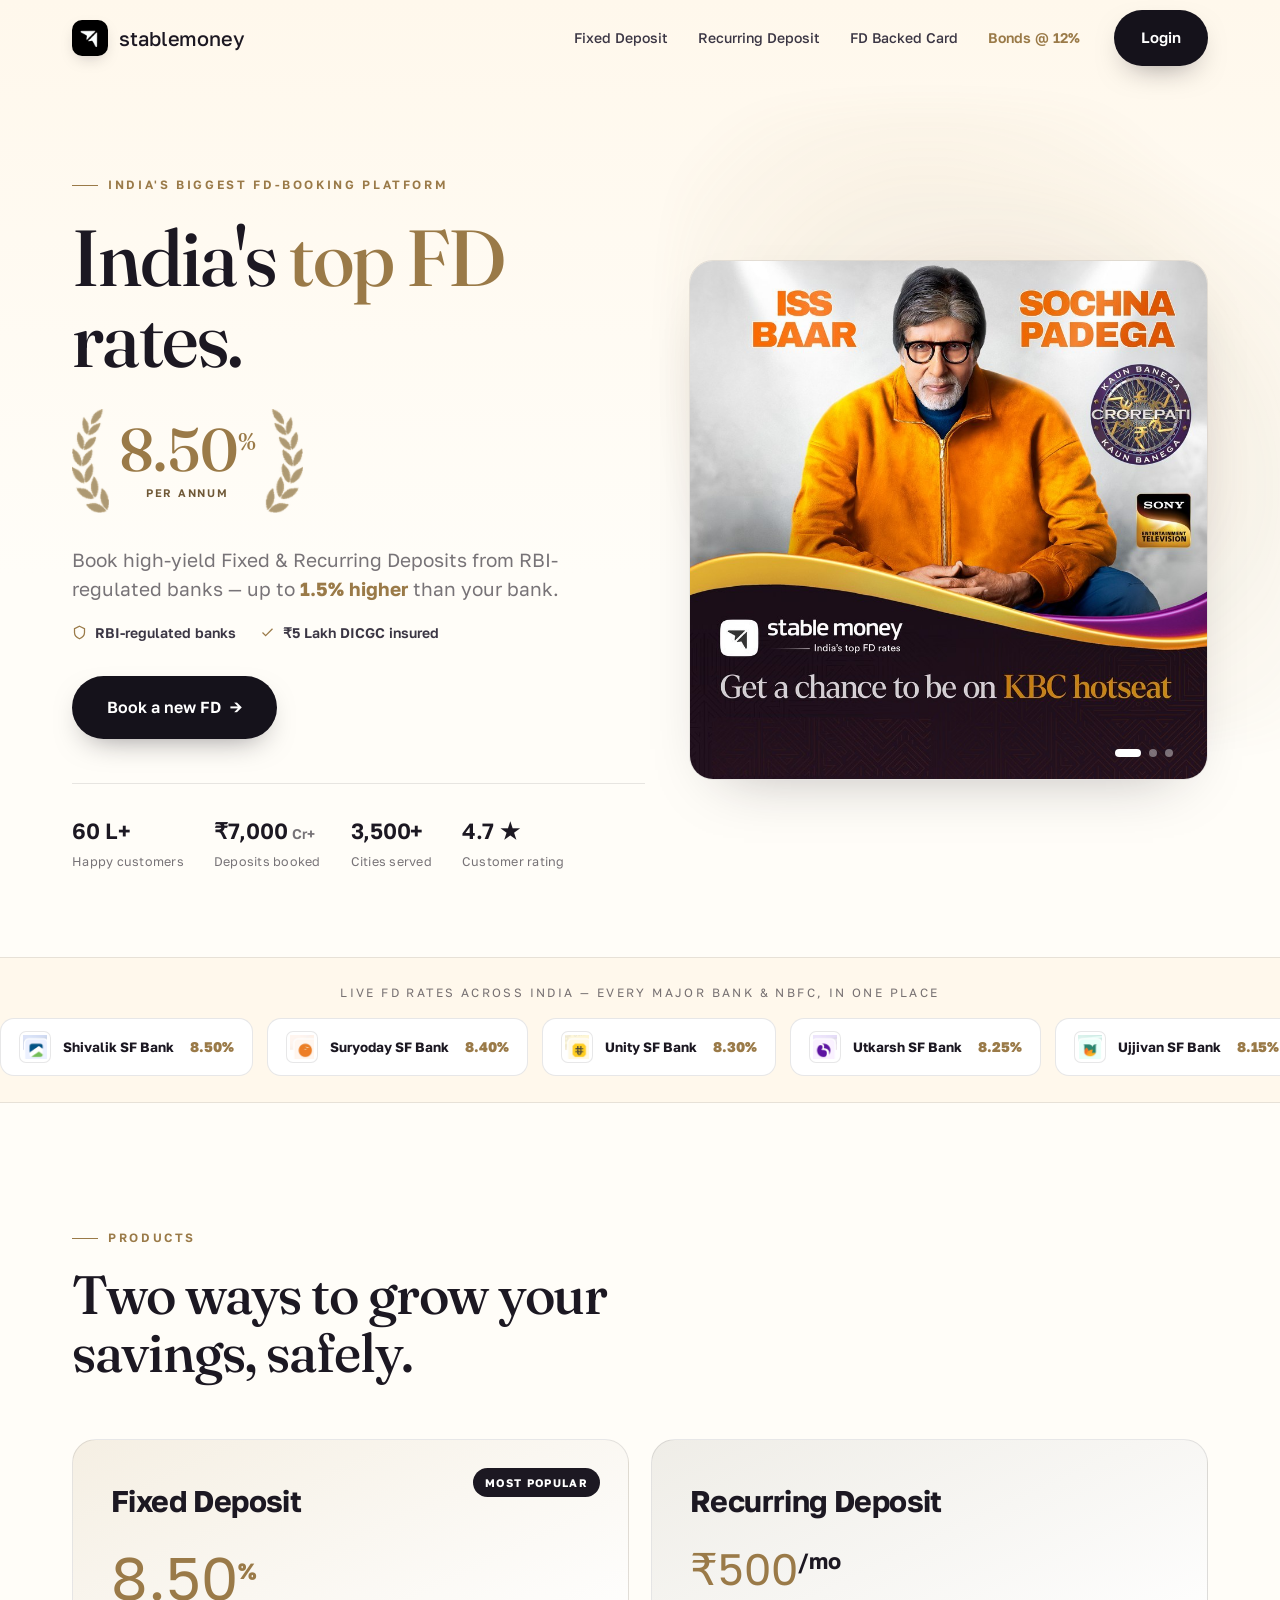
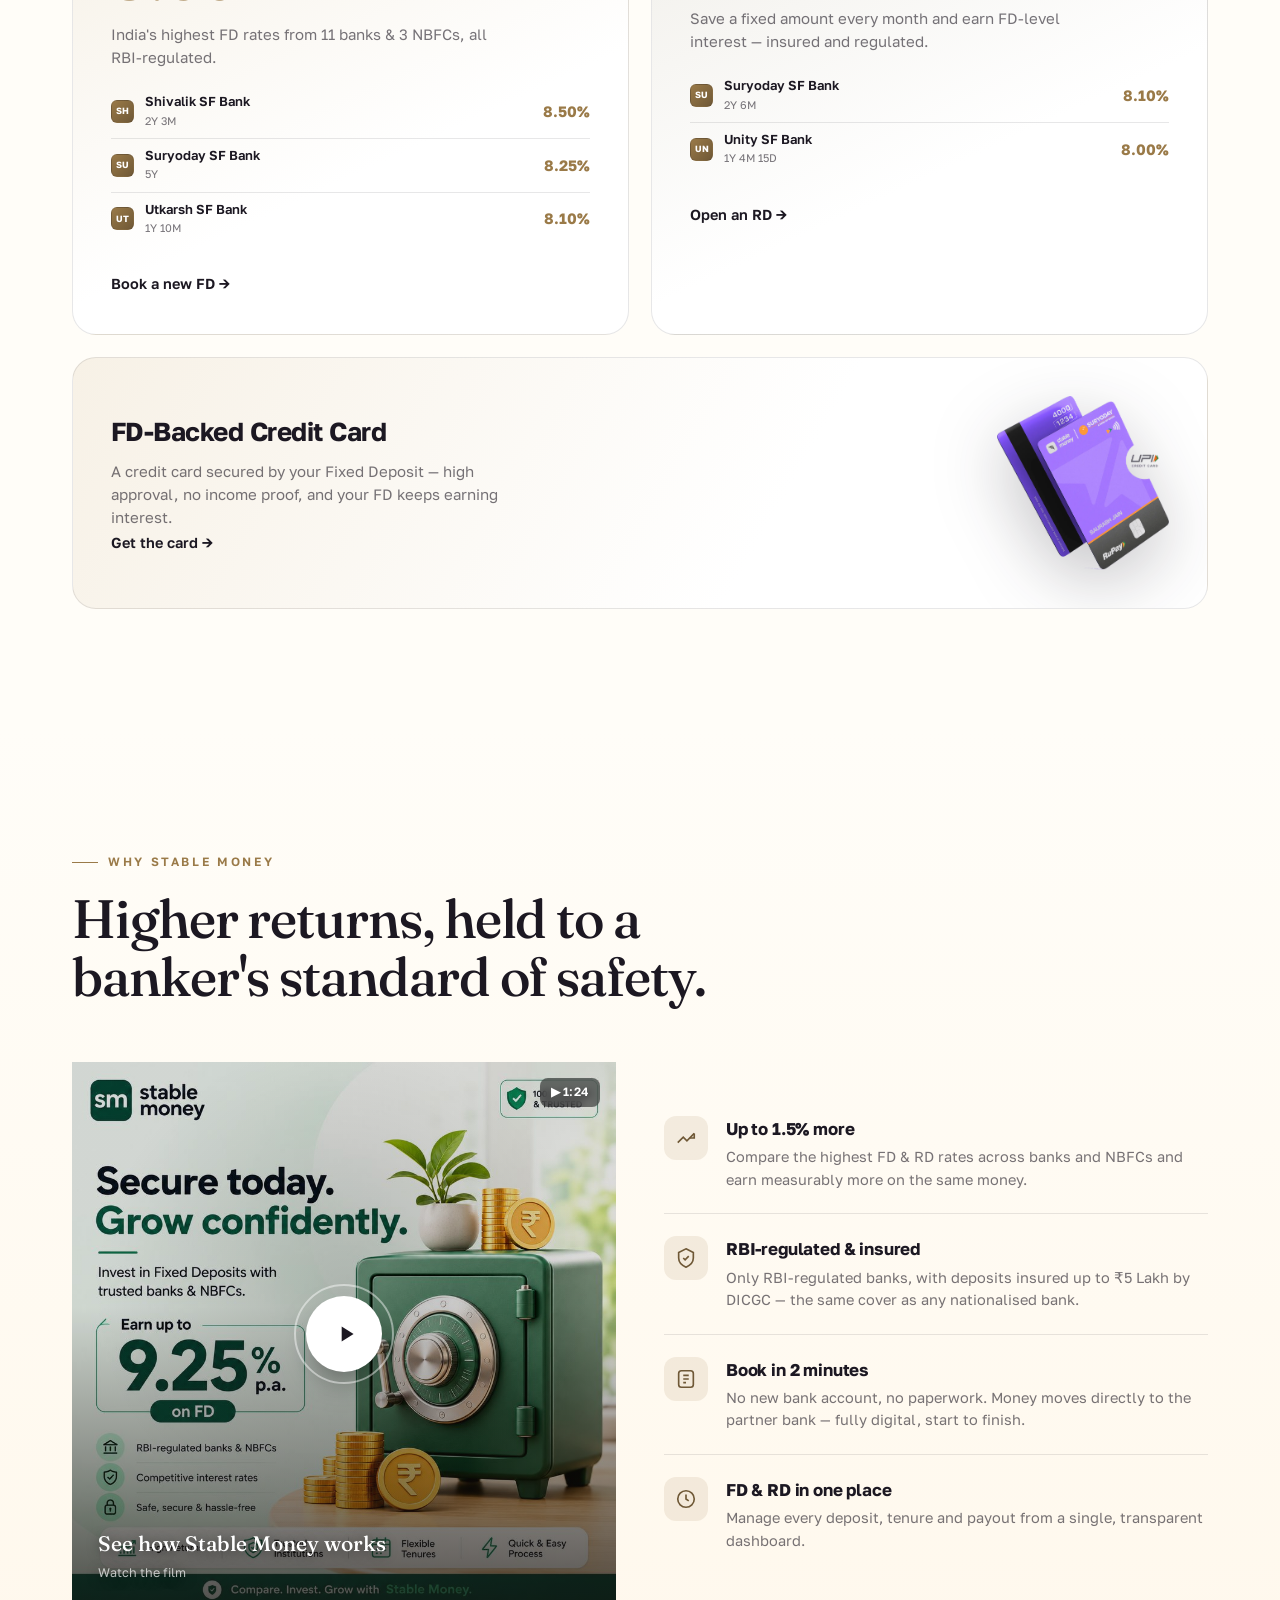
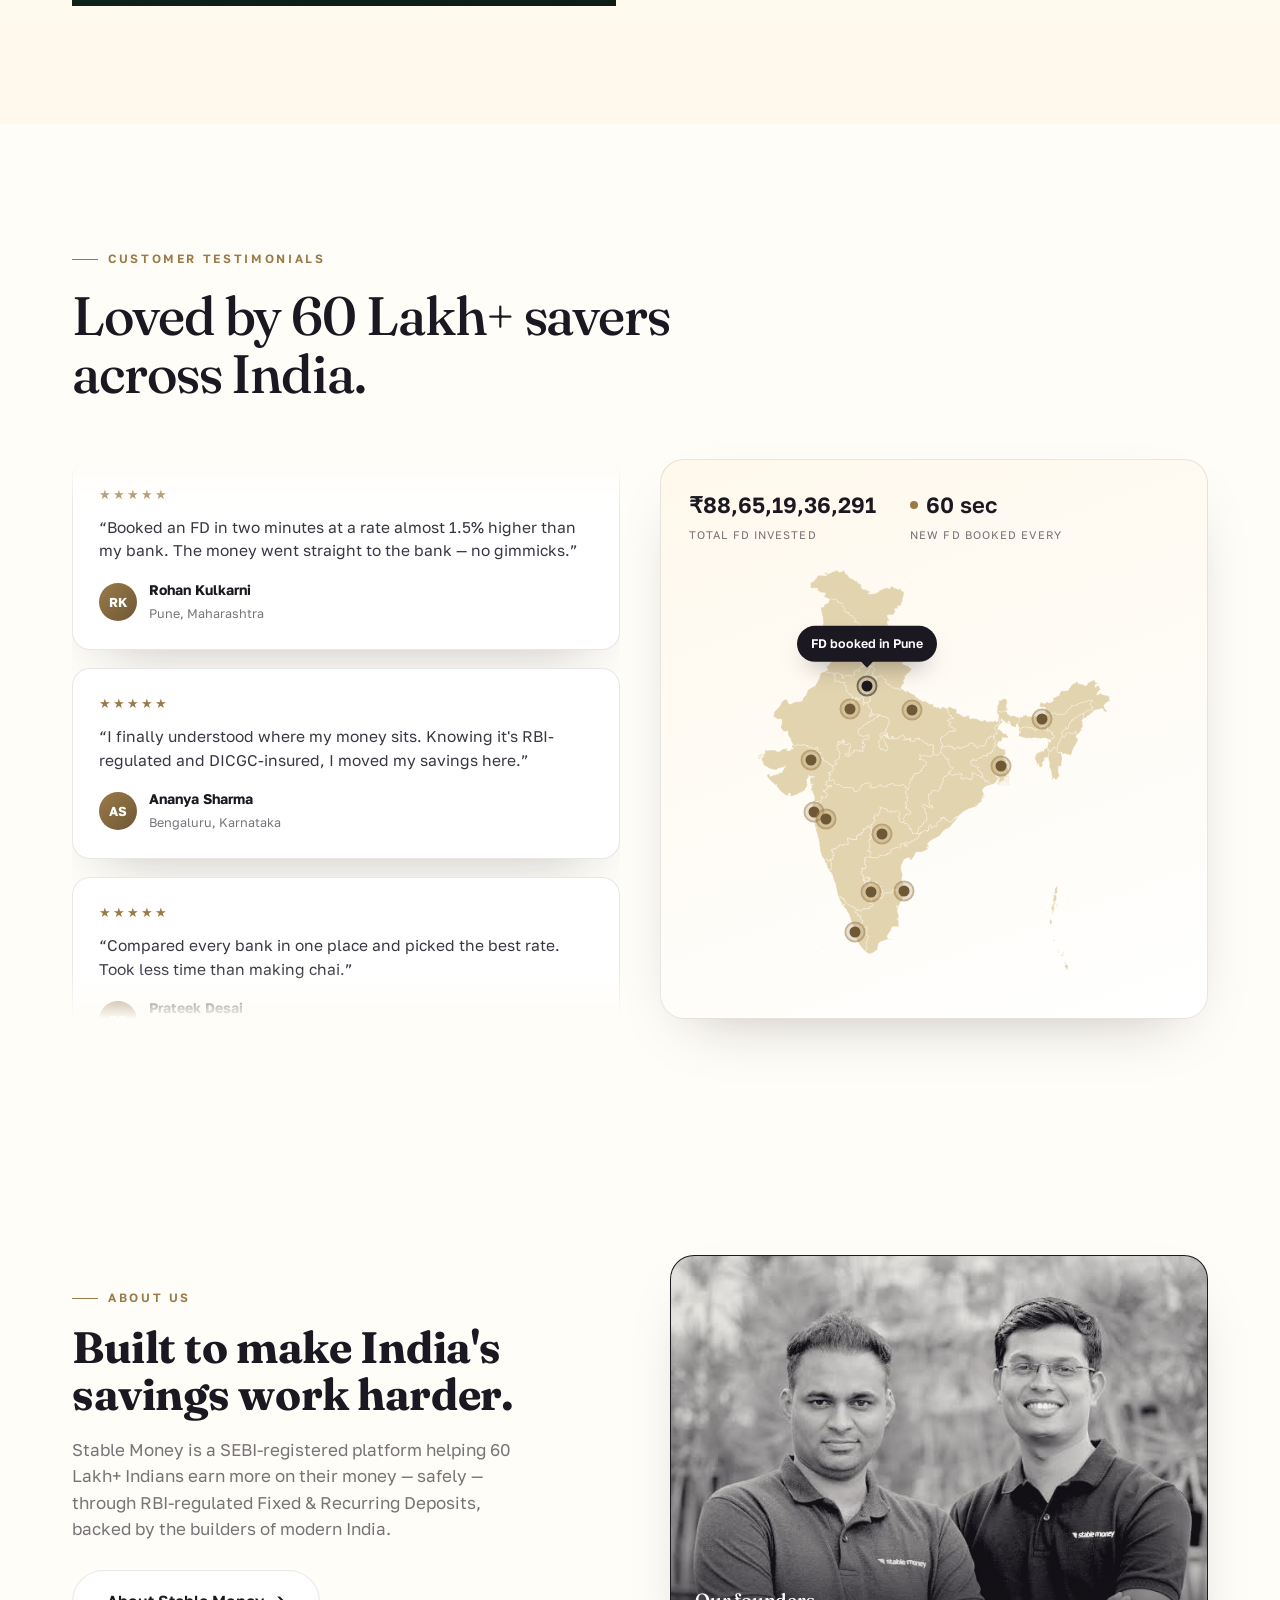
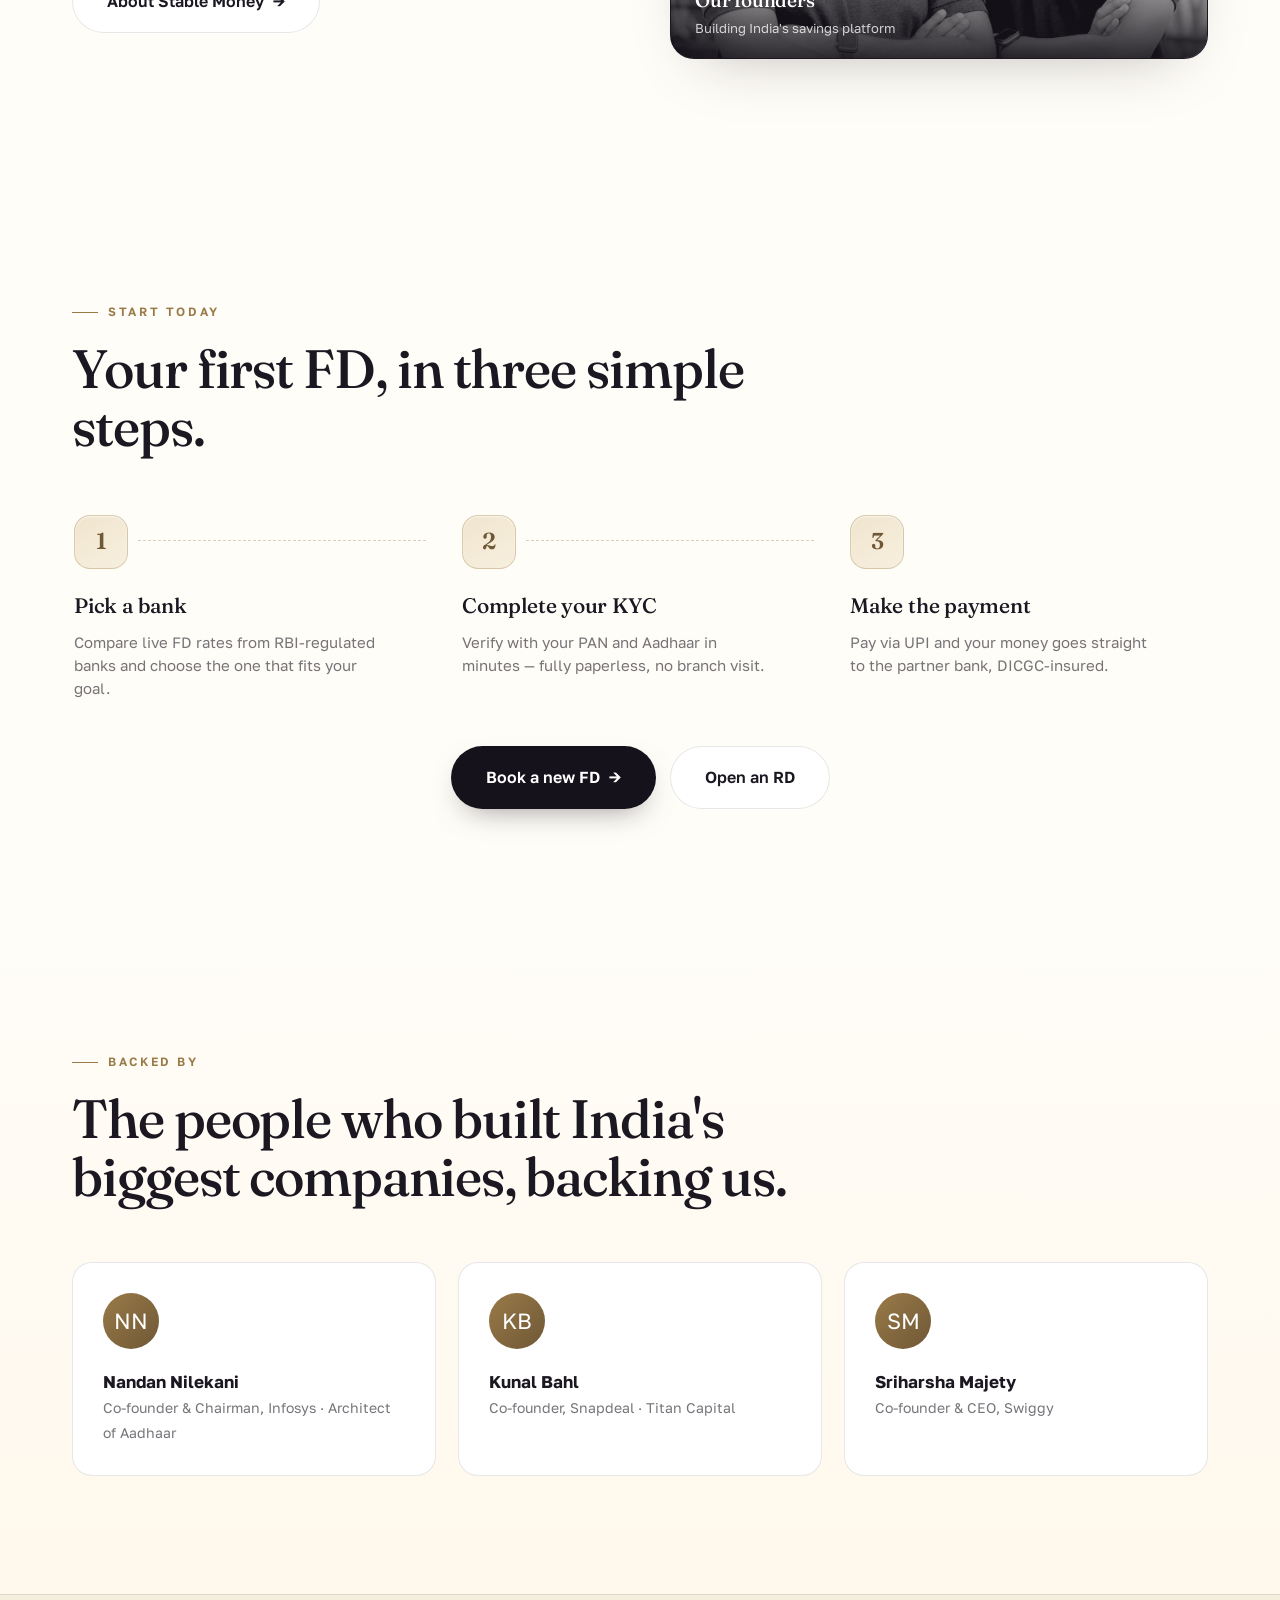
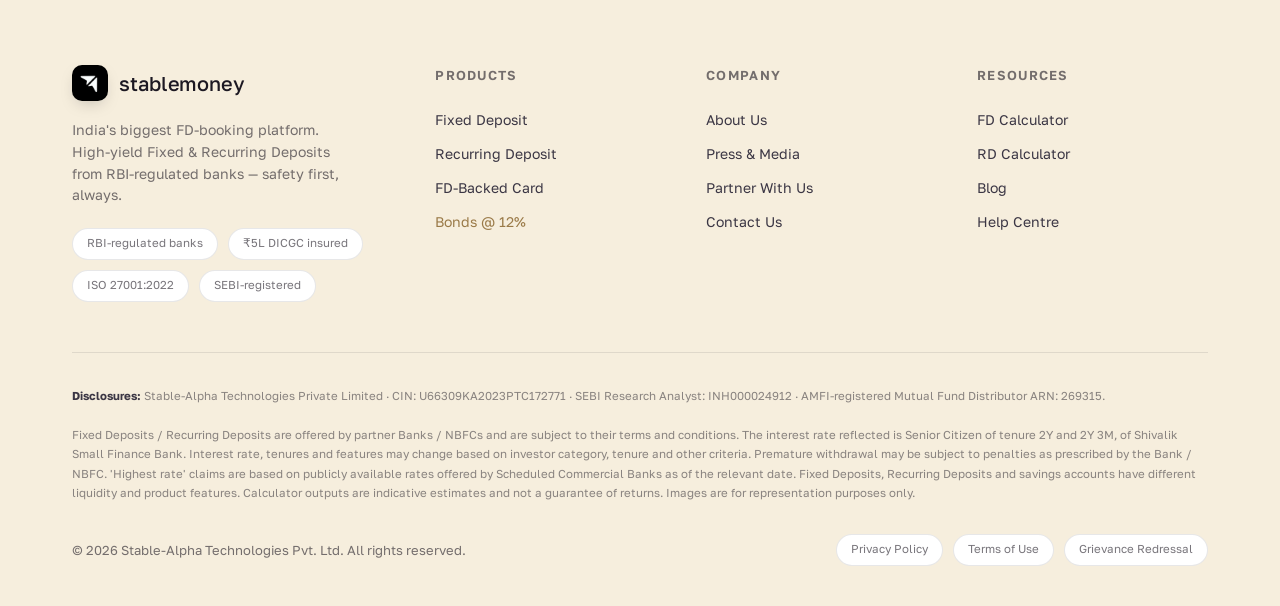
==== commit f7ca10cb: "Add files via upload" ====
--- a/index.html
+++ b/index.html
@@ -905,6 +905,122 @@
 .foot-bonddir{display:none}
 body.bonds-mode .foot-bonddir{display:block;margin-bottom:30px;padding-bottom:26px;border-bottom:1px solid var(--line)}
 .foot-bonddir .bond-dir{background:transparent;box-shadow:none;border:none;padding:0}
+
+/* ===== FD-Backed Credit Card page ===== */
+.cc-ph{padding-bottom:40px}
+.cc-hero{display:grid;grid-template-columns:1.02fr .98fr;gap:46px;align-items:center}
+.cc-hero h1{margin-top:20px;font-size:clamp(38px,4.9vw,64px)}
+.cc-hero>div>p{font-size:17.5px;max-width:520px;margin-top:22px}
+.cc-facts{display:grid;grid-template-columns:repeat(3,auto);justify-content:start;gap:0;margin:32px 0 6px}
+.cc-fact{padding:0 30px;border-left:1px solid var(--line)}
+.cc-fact:first-child{padding-left:0;border-left:0}
+.cc-fact b{display:block;font-family:var(--display);font-weight:600;font-size:clamp(32px,3.5vw,44px);line-height:1;letter-spacing:-.03em;color:var(--gold)}
+.cc-fact b sup{font-size:.44em;top:-.62em;font-weight:600}
+.cc-fact span{display:block;font-family:var(--sans);font-size:11.5px;font-weight:600;line-height:1.45;letter-spacing:.1em;text-transform:uppercase;color:var(--muted);margin-top:12px}
+.cc-trustline{display:flex;align-items:center;gap:12px;margin-top:28px;font-size:15px;color:var(--ink-soft);font-weight:600}
+.cc-trustline::before{content:"";width:3px;height:20px;border-radius:2px;background:var(--gold);flex:none}
+.cc-trustline b{color:var(--gold-deep)}
+.cc-issuer{display:flex;align-items:center;gap:14px;flex-wrap:wrap;margin-top:26px;padding-top:22px;border-top:1px solid var(--line);font-size:13px;color:var(--muted)}
+.cc-issuer b{color:var(--ink);font-weight:600}
+.cc-issuer i{width:1px;height:14px;background:var(--line);display:block}
+.cc-visual{position:relative;display:grid;place-items:center;min-height:400px}
+.cc-visual .cc-img{max-width:520px;position:relative;z-index:1}
+.cc-visual:hover .cc-img{transform:translateY(-6px) rotate(-1deg)}
+.cc-upi{position:absolute;right:4%;top:22%;z-index:2;width:98px;height:98px;border-radius:50%;background:var(--white);border:1px solid var(--line);box-shadow:var(--shadow);display:grid;place-items:center;align-content:center;text-align:center}
+.cc-upi b{font-family:var(--display);font-weight:600;font-size:20px;letter-spacing:-.01em;display:block;line-height:1}
+.cc-upi span{font-size:8.5px;letter-spacing:.14em;text-transform:uppercase;color:var(--muted);display:block;margin-top:5px}
+/* lounge band */
+.lounge{position:relative;border-radius:30px;overflow:hidden;background:linear-gradient(115deg,#191520,#2a2231 52%,#3b3024);color:#fff;box-shadow:var(--shadow)}
+.lounge-win{position:absolute;inset:0;z-index:0;opacity:.5;background:repeating-linear-gradient(90deg,rgba(255,255,255,.055) 0 1px,transparent 1px 96px),radial-gradient(ellipse at 82% 30%,rgba(154,122,72,.42),transparent 62%)}
+.lounge-in{position:relative;z-index:2;display:grid;grid-template-columns:1.15fr .85fr;gap:40px;align-items:center;padding:58px 56px}
+.lounge-in .lg-ey{color:var(--gold)}
+.lounge-in .lg-ey::before{background:var(--gold)}
+.lounge-in h2{font-family:var(--display);font-weight:500;font-size:clamp(30px,4.1vw,50px);line-height:1.06;letter-spacing:-.02em;margin:18px 0 0}
+.lounge-in p{color:rgba(255,255,255,.72);font-size:17px;margin-top:18px;max-width:480px}
+.lg-chips{display:flex;gap:10px;flex-wrap:wrap;margin-top:26px}
+.lg-chips span{font-size:12.5px;font-weight:600;color:rgba(255,255,255,.82);border:1px solid rgba(255,255,255,.2);background:rgba(255,255,255,.06);border-radius:100px;padding:8px 15px}
+.lounge-stat{text-align:center;border-left:1px solid rgba(255,255,255,.14);padding-left:40px}
+.lounge-stat .lg-plane{color:var(--gold);display:grid;place-items:center;margin-bottom:6px}
+.lounge-stat b{display:block;font-family:var(--display);font-weight:600;font-size:104px;line-height:.9;color:#fff;letter-spacing:-.04em}
+.lounge-stat span{display:block;font-size:12.5px;letter-spacing:.16em;text-transform:uppercase;color:rgba(255,255,255,.6);margin-top:12px}
+/* video */
+.cc-video{position:relative;display:block;aspect-ratio:16/10;border-radius:24px;overflow:hidden;border:1px solid var(--line);box-shadow:var(--shadow);cursor:pointer}
+.cc-poster{position:absolute;inset:0;z-index:0;background:radial-gradient(ellipse at 34% 46%,#3a3243,#171320 68%)}
+.cc-poster::after{content:"";position:absolute;inset:0;background:radial-gradient(circle at 76% 42%,rgba(154,122,72,.3),transparent 58%)}
+.cc-postertext{position:absolute;z-index:2;right:8%;top:50%;transform:translateY(-56%);text-align:right;font-family:var(--display);font-weight:500;font-size:clamp(22px,3vw,40px);line-height:1.06;letter-spacing:-.02em;color:rgba(255,255,255,.92);text-shadow:0 4px 26px rgba(0,0,0,.55)}
+.cc-postertext em{font-style:italic;color:#fff}
+.cc-video .wv-play{left:29%}
+.cc-video:hover .wv-play{transform:translate(-50%,-50%) scale(1.08)}
+/* offer + privilege tiles */
+.offer-grid,.priv-grid{display:grid;grid-template-columns:repeat(3,1fr);gap:20px}
+.otile,.ptile{border:1px solid var(--line);border-radius:20px;background:var(--white);padding:20px;transition:transform .4s var(--ease),box-shadow .4s,border-color .3s}
+.otile:hover,.ptile:hover{transform:translateY(-5px);box-shadow:var(--shadow);border-color:rgba(154,122,72,.42)}
+.otile .om{height:104px;border-radius:14px;display:grid;place-items:center;margin-bottom:18px;border:1px solid var(--line);background:linear-gradient(140deg,var(--cream),var(--cream-2))}
+.otile .ow{font-family:var(--display);font-weight:600;font-size:21px;letter-spacing:-.01em;color:var(--ink)}
+.otile p{color:var(--muted);font-size:14px;line-height:1.55}
+.otile .om-myntra{background:linear-gradient(140deg,#f7ece7,#f2ded6)}
+.otile .om-zoomcar{background:linear-gradient(140deg,#eaf1ec,#dfeae1)}
+.otile .om-apollo{background:linear-gradient(140deg,#eaf0f6,#dfe8f2)}
+.otile .om-toni{background:linear-gradient(140deg,#f1eef2,#e5e0e8)}
+.otile .om-chaayos{background:linear-gradient(140deg,#eef2e7,#e3ead8)}
+.otile .om-rapido{background:linear-gradient(140deg,#f8f2e0,#f2e9cf)}
+.ptile .pic{width:46px;height:46px;border-radius:13px;background:rgba(154,122,72,.13);color:var(--gold-deep);display:grid;place-items:center;margin-bottom:20px}
+.ptile h4{font-size:16.5px;font-weight:700;letter-spacing:-.01em;margin-bottom:7px}
+.ptile p{color:var(--muted);font-size:14px;line-height:1.55}
+.cc-viewall{display:flex;justify-content:center;margin-top:34px}
+/* know your card */
+.kyc .cmp-cell{padding:17px 16px;font-size:14.5px}
+.kyc .cmp-cell:first-child{color:var(--ink);font-weight:500;font-size:14.5px}
+.kyc .cmp-head .cmp-cell{padding:22px 16px;align-items:center}
+.kyc-hi{background:linear-gradient(180deg,rgba(154,122,72,.09),rgba(154,122,72,.045))}
+.kyc .cmp-head .kyc-hi{background:linear-gradient(180deg,rgba(154,122,72,.2),rgba(154,122,72,.1))}
+.kyc-brand{font-family:var(--display);font-weight:600;font-size:18px;letter-spacing:-.01em;color:var(--ink);text-align:center;display:block}
+.kyc-brand em{font-style:italic;color:var(--gold-deep)}
+.kyc-brand span{display:block;font-family:var(--sans);font-style:normal;font-size:11.5px;font-weight:600;color:var(--muted);margin-top:6px;letter-spacing:0}
+.kyc-y{color:var(--green-soft);display:grid;place-items:center}
+.kyc-n{color:rgba(28,24,34,.24);display:grid;place-items:center}
+.kyc-in{min-width:max-content}
+.kyc-note{font-size:13.5px;color:var(--muted);margin-top:20px;text-align:center}
+.kyc-note a{color:var(--gold-deep);font-weight:600;text-decoration:underline;text-underline-offset:3px}
+/* why choose */
+.cc-laurel{display:flex;align-items:center;justify-content:center;gap:6px;margin-bottom:52px}
+.cc-laurel .laurel{height:132px;width:auto;flex:none;opacity:.9}
+.cc-laurel .laurel.right{transform:scaleX(-1)}
+.cc-laurel h2{font-family:var(--display);font-weight:500;font-size:clamp(28px,4vw,48px);line-height:1.08;letter-spacing:-.02em;text-align:center}
+.num-grid{display:grid;grid-template-columns:repeat(4,1fr);border:1px solid var(--line);border-radius:26px;overflow:hidden;background:var(--white);box-shadow:var(--shadow)}
+.ncard{padding:34px 28px 34px;border-left:1px solid var(--line)}
+.ncard:first-child{border-left:0}
+.ncard .nn{font-family:var(--display);font-weight:600;font-size:56px;line-height:1;color:rgba(154,122,72,.26);letter-spacing:-.03em;margin-bottom:56px}
+.ncard h3{font-size:17.5px;font-weight:700;letter-spacing:-.01em;margin-bottom:9px}
+.ncard p{color:var(--muted);font-size:14.5px;line-height:1.55}
+.brandbar{display:flex;align-items:center;justify-content:center;gap:20px;margin-top:34px;font-size:11.5px;letter-spacing:.14em;text-transform:uppercase;font-weight:600;color:var(--muted)}
+.brandbar i{width:1px;height:16px;background:var(--line);display:block}
+@media(max-width:960px){
+  .cc-hero{grid-template-columns:1fr;gap:26px}
+  .cc-visual{min-height:0;order:-1}
+  .cc-visual .cc-img{max-width:420px}
+  .cc-fact{padding:0 18px}
+  .cc-fact b{font-size:30px}
+  .cc-fact span{font-size:10px;letter-spacing:.07em;margin-top:9px}
+  .lounge-in{grid-template-columns:1fr;padding:40px 30px;gap:30px}
+  .lounge-stat{border-left:0;border-top:1px solid rgba(255,255,255,.14);padding-left:0;padding-top:26px}
+  .lounge-stat b{font-size:74px}
+  .offer-grid,.priv-grid{grid-template-columns:repeat(2,1fr)}
+  .num-grid{grid-template-columns:repeat(2,1fr)}
+  .ncard{border-top:1px solid var(--line)}
+  .ncard:nth-child(-n+2){border-top:0}
+  .ncard:nth-child(odd){border-left:0}
+  .ncard .nn{margin-bottom:28px}
+  .cc-laurel .laurel{height:78px}
+  .cc-postertext{font-size:22px}
+}
+@media(max-width:560px){
+  .offer-grid,.priv-grid{grid-template-columns:1fr}
+  .cc-laurel .laurel{display:none}
+  .cc-fact{font-size:26px}
+  .lounge-in{padding:32px 22px}
+  .kyc .cmp-cell{padding:14px 10px;font-size:13px}
+}
 </style>
 </head>
 <body>
@@ -1656,45 +1772,188 @@
 </main>
 
 <main id="card" class="page">
-  <section class="page-hero">
-    <div class="wrap">
-      <span class="eyebrow reveal" style="color:var(--gold)">FD-Backed Credit Card</span>
-      <h1 class="reveal d1">A credit card backed by your <em style="color:var(--gold)">Fixed Deposit.</em></h1>
-      <p class="reveal d2">Put your FD to work twice. Get a high-limit credit card secured against your deposit — while the FD keeps earning interest. No income proof, near-guaranteed approval.</p>
-      <div class="hero-actions reveal d3" style="margin-top:32px">
-        <a class="btn btn-primary btn-lg" onclick="go('fd')">Get the card <span class="arrow">→</span></a>
-        <a class="btn btn-ghost btn-lg" onclick="go('fd')">Book a new FD first</a>
+  <section class="page-hero cc-ph">
+    <div class="wrap cc-hero">
+      <div>
+        <span class="eyebrow reveal" style="color:var(--gold)">Stable Money &middot; Suryoday Bank Credit Card</span>
+        <h1 class="reveal d1">A credit card backed by your <em>Fixed Deposit.</em></h1>
+        <div class="cc-facts reveal d2">
+          <div class="cc-fact"><b>8.25<sup>%</sup></b><span>FD return,<br>still earning</span></div>
+          <div class="cc-fact"><b>0.5<sup>%</sup></b><span>Cashback<br>on spends</span></div>
+          <div class="cc-fact"><b>&#8377;0</b><span>Lifetime free,<br>no annual fee</span></div>
+        </div>
+        <p class="reveal d2">Put your FD to work twice. A high-limit credit card secured against your deposit &mdash; while the FD keeps earning interest. No income proof, near-guaranteed approval, and it works on UPI.</p>
+        <div class="hero-actions reveal d3" style="margin-top:30px">
+          <a class="btn btn-primary btn-lg" onclick="openAuth()">Apply now <span class="arrow">&rarr;</span></a>
+          <a class="btn btn-ghost btn-lg" onclick="go('fd')">Book a new FD first</a>
+        </div>
+        <div class="cc-trustline reveal d4">Trusted by <b>25,000+ cardholders</b></div>
+        <div class="cc-issuer reveal d4">
+          <span>Issued by <b>Suryoday Small Finance Bank</b></span><i></i>
+          <span><b>RuPay</b> network</span><i></i>
+          <span><b>UPI</b>-enabled credit card</span>
+        </div>
+      </div>
+      <div class="cc-visual reveal d2">
+        <div class="mesh"></div>
+        <img class="cc-img" src="[data-uri]